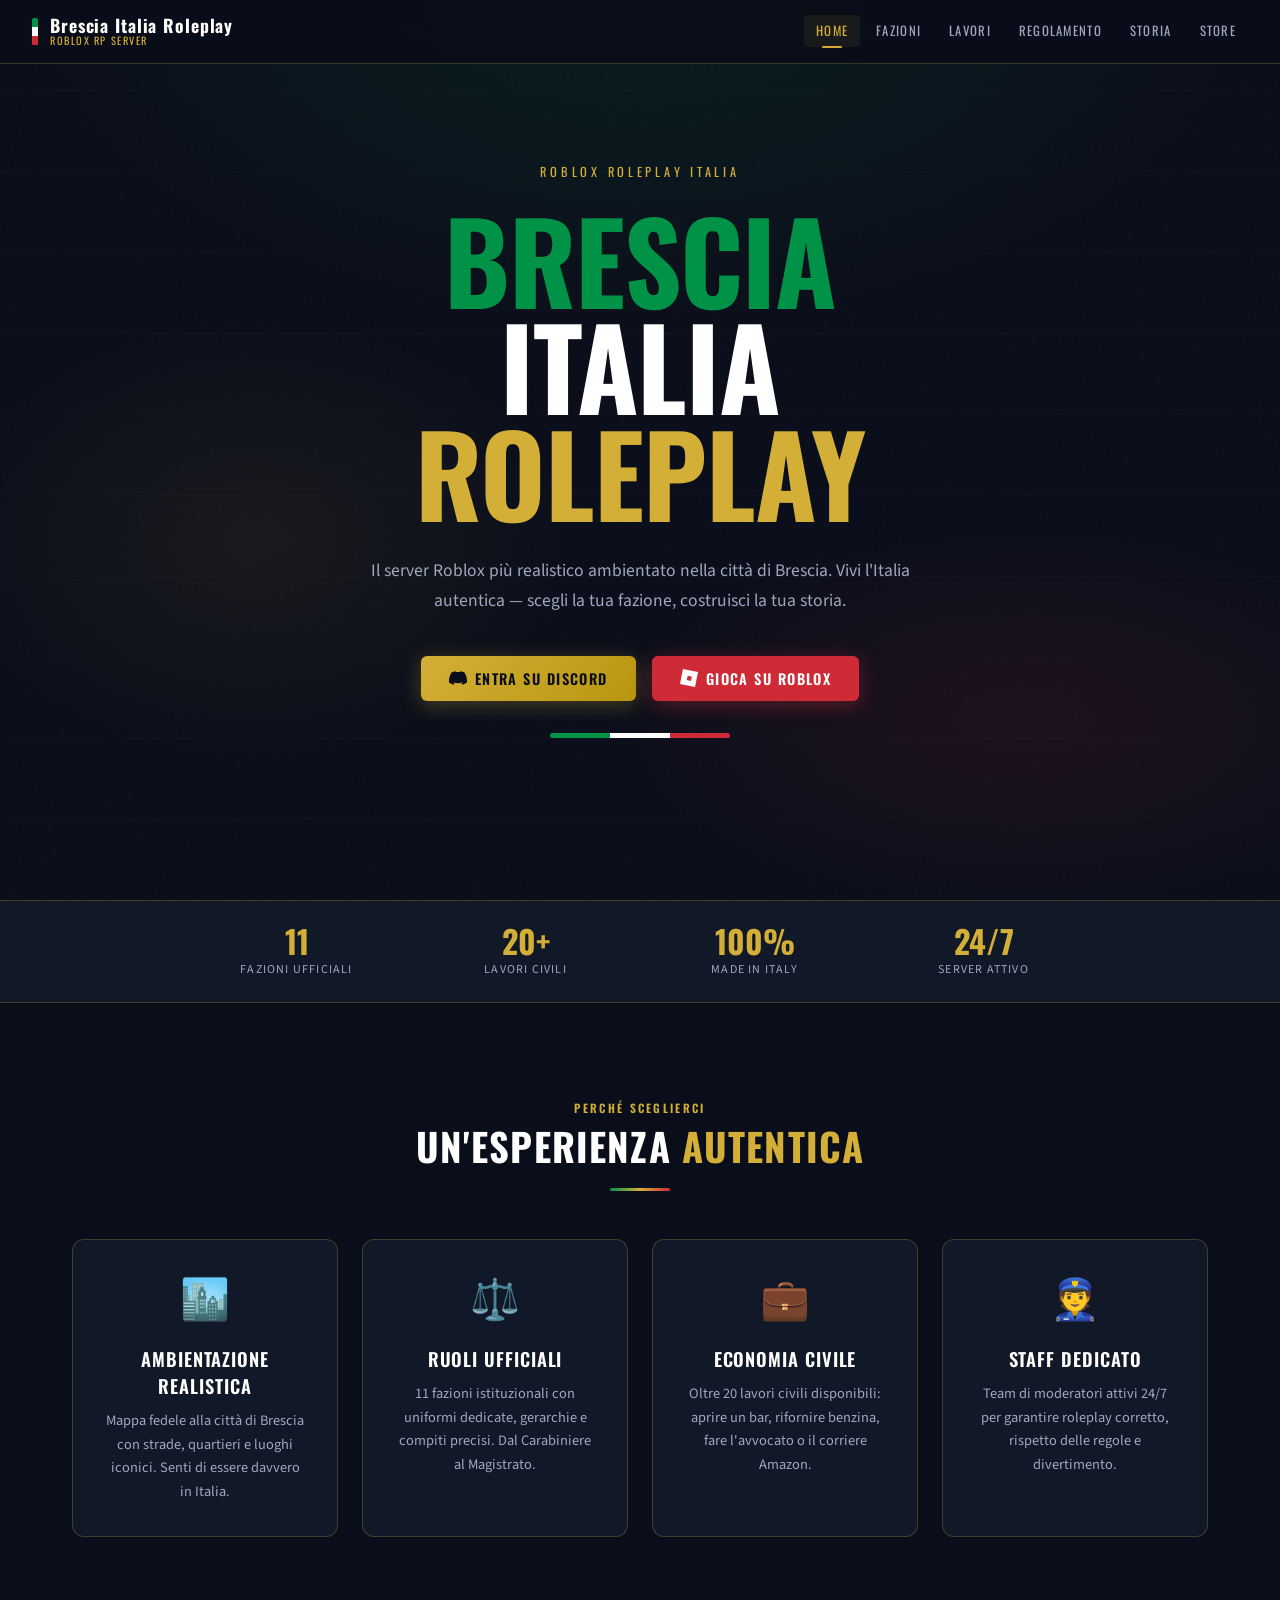
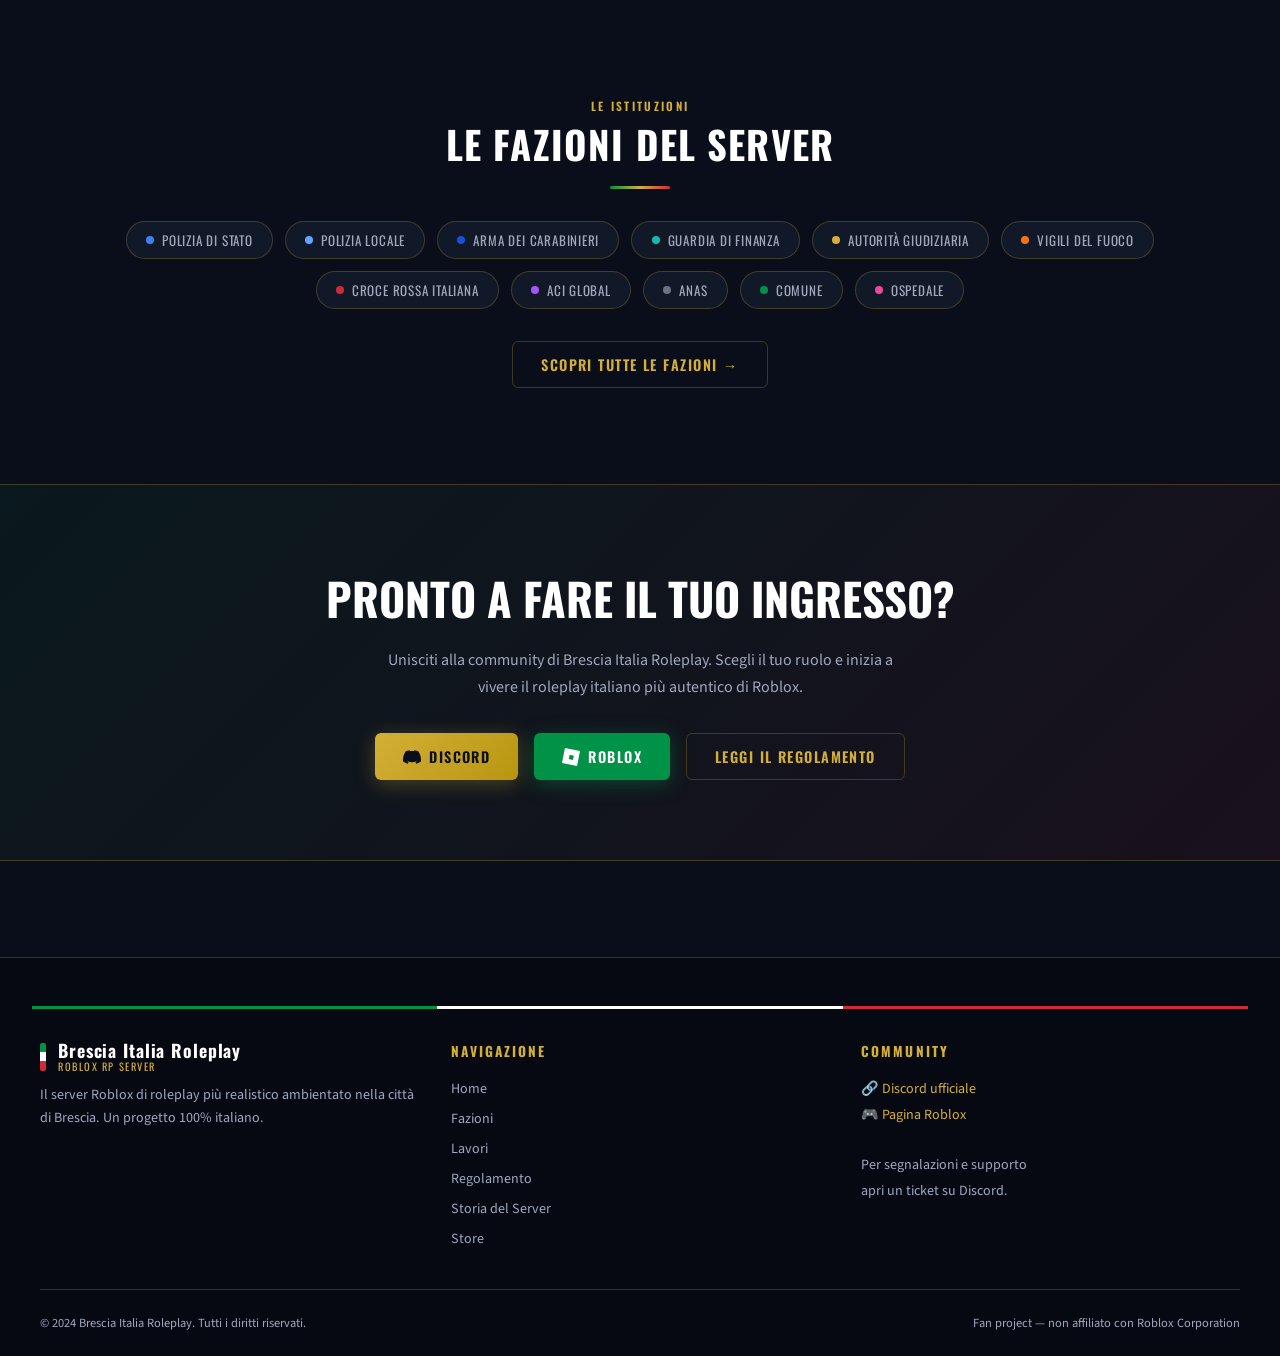
==== index.html @ 17cb6a25 "prova" ====
<!DOCTYPE html>
<html lang="it">
<head>
  <meta charset="UTF-8" />
  <meta name="viewport" content="width=device-width, initial-scale=1.0" />
  <title>Brescia Italia Roleplay — Home</title>
  <link rel="stylesheet" href="style.css" />
  <style>
    /* ── HERO ── */
    .hero {
      min-height: 100vh;
      display: flex; flex-direction: column; align-items: center; justify-content: center;
      text-align: center; position: relative; overflow: hidden;
      padding: 2rem;
    }
    .hero-bg {
      position: absolute; inset: 0; z-index: -1;
      background:
        radial-gradient(ellipse 80% 60% at 50% 0%, rgba(0,146,70,0.12) 0%, transparent 60%),
        radial-gradient(ellipse 60% 40% at 80% 80%, rgba(206,43,55,0.1) 0%, transparent 55%),
        radial-gradient(ellipse 50% 50% at 20% 60%, rgba(212,175,55,0.07) 0%, transparent 50%),
        var(--blu-scuro);
    }
    .hero-bg::after {
      content: '';
      position: absolute; inset: 0;
      background: repeating-linear-gradient(
        0deg, transparent, transparent 80px,
        rgba(255,255,255,0.012) 80px, rgba(255,255,255,0.012) 81px
      );
    }
    .hero-eyebrow {
      font-family: 'Oswald', sans-serif; font-size: 0.78rem;
      letter-spacing: 0.3em; text-transform: uppercase;
      color: var(--oro); margin-bottom: 1.5rem;
      display: flex; align-items: center; gap: 1rem;
    }
    .hero-eyebrow::before, .hero-eyebrow::after {
      content: ''; flex: 1; max-width: 60px; height: 1px;
      background: linear-gradient(90deg, transparent, var(--oro));
    }
    .hero-eyebrow::after { background: linear-gradient(90deg, var(--oro), transparent); }
    .hero-title {
      font-family: 'Oswald', sans-serif;
      font-size: clamp(3rem, 9vw, 7rem);
      font-weight: 700; letter-spacing: -0.01em; text-transform: uppercase;
      line-height: 0.95; color: var(--bianco);
      margin-bottom: 0.5rem;
    }
    .hero-title .accent { color: var(--oro); }
    .hero-title .line-green { color: var(--verde); }
    .hero-title .line-red { color: var(--rosso); }
    .hero-sub {
      font-size: 1.1rem; color: var(--testo-soft); max-width: 560px;
      line-height: 1.7; margin: 1.5rem auto 2.5rem;
    }
    .hero-ctas { display: flex; gap: 1rem; flex-wrap: wrap; justify-content: center; }
    .hero-tricolore {
      display: flex; height: 5px; width: 180px; margin: 2rem auto 0;
      border-radius: 3px; overflow: hidden;
    }
    .hero-tricolore span { flex: 1; }
    .hero-tricolore span:nth-child(1) { background: var(--verde); }
    .hero-tricolore span:nth-child(2) { background: var(--bianco); }
    .hero-tricolore span:nth-child(3) { background: var(--rosso); }

    /* ── STATS BAR ── */
    .stats-bar {
      background: var(--blu-card);
      border-top: 1px solid var(--bordo);
      border-bottom: 1px solid var(--bordo);
      padding: 1.5rem 2rem;
    }
    .stats-inner {
      max-width: 900px; margin: 0 auto;
      display: grid; grid-template-columns: repeat(4, 1fr);
      gap: 1rem; text-align: center;
    }
    .stat-num {
      font-family: 'Oswald', sans-serif; font-size: 2rem; font-weight: 700;
      color: var(--oro); line-height: 1;
    }
    .stat-lbl { font-size: 0.75rem; letter-spacing: 0.1em; text-transform: uppercase; color: var(--testo-soft); margin-top: 0.25rem; }

    /* ── FEATURES ── */
    .features { padding: 6rem 2rem; }
    .features-grid {
      display: grid; grid-template-columns: repeat(auto-fit, minmax(260px, 1fr));
      gap: 1.5rem; margin-top: 3rem;
    }
    .feature-card { background: var(--blu-card); border: 1px solid var(--bordo); border-radius: 12px; padding: 2rem; transition: all 0.3s; }
    .feature-card:hover { border-color: var(--oro); transform: translateY(-5px); box-shadow: 0 16px 50px rgba(0,0,0,0.5); }
    .feature-card .icon { font-size: 2.5rem; margin-bottom: 1rem; }
    .feature-card h3 { font-family: 'Oswald', sans-serif; font-size: 1.15rem; font-weight: 600; text-transform: uppercase; letter-spacing: 0.05em; color: var(--bianco); margin-bottom: 0.6rem; }
    .feature-card p { font-size: 0.9rem; color: var(--testo-soft); line-height: 1.65; }

    /* ── FAZIONI PREVIEW ── */
    .fazioni-preview { padding: 4rem 2rem 6rem; }
    .fazioni-row { display: flex; flex-wrap: wrap; gap: 0.75rem; margin-top: 2rem; justify-content: center; }
    .fazione-pill {
      display: flex; align-items: center; gap: 0.5rem;
      background: var(--blu-card); border: 1px solid var(--bordo);
      border-radius: 50px; padding: 0.5rem 1.2rem;
      font-family: 'Oswald', sans-serif; font-size: 0.82rem;
      letter-spacing: 0.06em; text-transform: uppercase; color: var(--testo-soft);
      transition: all 0.2s;
    }
    .fazione-pill:hover { border-color: var(--oro); color: var(--bianco); background: rgba(212,175,55,0.08); }
    .fazione-pill .dot { width: 8px; height: 8px; border-radius: 50%; flex-shrink: 0; }

    /* ── CTA SECTION ── */
    .cta-section {
      padding: 5rem 2rem;
      background: linear-gradient(135deg, rgba(0,146,70,0.08), rgba(206,43,55,0.08));
      border-top: 1px solid var(--bordo); border-bottom: 1px solid var(--bordo);
      text-align: center;
    }
    .cta-section h2 { font-family: 'Oswald', sans-serif; font-size: clamp(1.8rem,4vw,2.8rem); font-weight: 700; text-transform: uppercase; color: var(--bianco); margin-bottom: 1rem; }
    .cta-section p { color: var(--testo-soft); max-width: 520px; margin: 0 auto 2rem; font-size: 1rem; line-height: 1.7; }
    .cta-btns { display: flex; gap: 1rem; justify-content: center; flex-wrap: wrap; }

    @media (max-width: 600px) {
      .stats-inner { grid-template-columns: repeat(2,1fr); }
      .hero-ctas { flex-direction: column; align-items: center; }
    }
  </style>
</head>
<body>

<!-- ═══ NAV ═══ -->
<nav>
  <a href="index.html" class="nav-logo">
    <div class="tricolore"><span></span><span></span><span></span></div>
    <div class="nav-logo-text">Brescia Italia Roleplay<span>Roblox RP Server</span></div>
  </a>
  <ul class="nav-links" id="navLinks">
    <li><a href="index.html">Home</a></li>
    <li><a href="fazioni.html">Fazioni</a></li>
    <li><a href="lavori.html">Lavori</a></li>
    <li><a href="regolamento.html">Regolamento</a></li>
    <li><a href="storia.html">Storia</a></li>
    <li><a href="store.html">Store</a></li>
  </ul>
  <button class="hamburger" id="hamburger" aria-label="Menu">
    <span></span><span></span><span></span>
  </button>
</nav>

<!-- ═══ HERO ═══ -->
<section class="hero">
  <div class="hero-bg"></div>
  <p class="hero-eyebrow fade-up">Roblox Roleplay Italia</p>
  <h1 class="hero-title fade-up fade-up-1">
    <span class="line-green">Brescia</span><br>
    <span>Italia</span><br>
    <span class="accent">Roleplay</span>
  </h1>
  <p class="hero-sub fade-up fade-up-2">
    Il server Roblox più realistico ambientato nella città di Brescia. Vivi l'Italia autentica — scegli la tua fazione, costruisci la tua storia.
  </p>
  <div class="hero-ctas fade-up fade-up-3">
    <a href="https://discord.gg/INVITE_CODE" target="_blank" class="btn btn-oro">
      <svg width="18" height="18" viewBox="0 0 24 24" fill="currentColor"><path d="M20.317 4.37a19.791 19.791 0 0 0-4.885-1.515.074.074 0 0 0-.079.037c-.21.375-.444.864-.608 1.25a18.27 18.27 0 0 0-5.487 0 12.64 12.64 0 0 0-.617-1.25.077.077 0 0 0-.079-.037A19.736 19.736 0 0 0 3.677 4.37a.07.07 0 0 0-.032.027C.533 9.046-.32 13.58.099 18.057c.003.02.014.04.028.052a19.9 19.9 0 0 0 5.993 3.03.078.078 0 0 0 .084-.028c.462-.63.874-1.295 1.226-1.994a.076.076 0 0 0-.041-.106 13.107 13.107 0 0 1-1.872-.892.077.077 0 0 1-.008-.128 10.2 10.2 0 0 0 .372-.292.074.074 0 0 1 .077-.01c3.928 1.793 8.18 1.793 12.062 0a.074.074 0 0 1 .078.01c.12.098.246.198.373.292a.077.077 0 0 1-.006.127 12.299 12.299 0 0 1-1.873.892.077.077 0 0 0-.041.107c.36.698.772 1.362 1.225 1.993a.076.076 0 0 0 .084.028 19.839 19.839 0 0 0 6.002-3.03.077.077 0 0 0 .032-.054c.5-5.177-.838-9.674-3.549-13.66a.061.061 0 0 0-.031-.03z"/></svg>
      Entra su Discord
    </a>
    <a href="https://www.roblox.com/games/GAME_ID" target="_blank" class="btn btn-rosso">
      <svg width="18" height="18" viewBox="0 0 24 24" fill="currentColor"><path d="M3.93 0L0 20.06 20.07 24 24 3.94zm10.58 16.01l-5.55-1.31 1.32-5.55 5.54 1.32z"/></svg>
      Gioca su Roblox
    </a>
  </div>
  <div class="hero-tricolore fade-up fade-up-4"><span></span><span></span><span></span></div>
</section>

<!-- ═══ STATS ═══ -->
<div class="stats-bar">
  <div class="stats-inner">
    <div><div class="stat-num">11</div><div class="stat-lbl">Fazioni Ufficiali</div></div>
    <div><div class="stat-num">20+</div><div class="stat-lbl">Lavori Civili</div></div>
    <div><div class="stat-num">100%</div><div class="stat-lbl">Made in Italy</div></div>
    <div><div class="stat-num">24/7</div><div class="stat-lbl">Server Attivo</div></div>
  </div>
</div>

<!-- ═══ FEATURES ═══ -->
<section class="features">
  <div class="container" style="text-align:center;">
    <p class="section-label">Perché sceglierci</p>
    <h2 class="section-title">Un'esperienza <em style="font-style:normal;color:var(--oro)">autentica</em></h2>
    <div class="divider"></div>
    <div class="features-grid">
      <div class="feature-card fade-up">
        <div class="icon">🏙️</div>
        <h3>Ambientazione Realistica</h3>
        <p>Mappa fedele alla città di Brescia con strade, quartieri e luoghi iconici. Senti di essere davvero in Italia.</p>
      </div>
      <div class="feature-card fade-up fade-up-1">
        <div class="icon">⚖️</div>
        <h3>Ruoli Ufficiali</h3>
        <p>11 fazioni istituzionali con uniformi dedicate, gerarchie e compiti precisi. Dal Carabiniere al Magistrato.</p>
      </div>
      <div class="feature-card fade-up fade-up-2">
        <div class="icon">💼</div>
        <h3>Economia Civile</h3>
        <p>Oltre 20 lavori civili disponibili: aprire un bar, rifornire benzina, fare l'avvocato o il corriere Amazon.</p>
      </div>
      <div class="feature-card fade-up fade-up-3">
        <div class="icon">👮</div>
        <h3>Staff Dedicato</h3>
        <p>Team di moderatori attivi 24/7 per garantire roleplay corretto, rispetto delle regole e divertimento.</p>
      </div>
    </div>
  </div>
</section>

<!-- ═══ FAZIONI PREVIEW ═══ -->
<section class="fazioni-preview">
  <div class="container" style="text-align:center;">
    <p class="section-label">Le Istituzioni</p>
    <h2 class="section-title">Le Fazioni del Server</h2>
    <div class="divider"></div>
    <div class="fazioni-row">
      <div class="fazione-pill"><span class="dot" style="background:#3b82f6"></span>Polizia di Stato</div>
      <div class="fazione-pill"><span class="dot" style="background:#60a5fa"></span>Polizia Locale</div>
      <div class="fazione-pill"><span class="dot" style="background:#1d4ed8"></span>Arma dei Carabinieri</div>
      <div class="fazione-pill"><span class="dot" style="background:#14b8a6"></span>Guardia di Finanza</div>
      <div class="fazione-pill"><span class="dot" style="background:var(--oro)"></span>Autorità Giudiziaria</div>
      <div class="fazione-pill"><span class="dot" style="background:#f97316"></span>Vigili del Fuoco</div>
      <div class="fazione-pill"><span class="dot" style="background:var(--rosso)"></span>Croce Rossa Italiana</div>
      <div class="fazione-pill"><span class="dot" style="background:#a855f7"></span>ACI Global</div>
      <div class="fazione-pill"><span class="dot" style="background:#6b7280"></span>ANAS</div>
      <div class="fazione-pill"><span class="dot" style="background:var(--verde)"></span>Comune</div>
      <div class="fazione-pill"><span class="dot" style="background:#ec4899"></span>Ospedale</div>
    </div>
    <a href="fazioni.html" class="btn btn-outline" style="margin-top:2rem">Scopri tutte le fazioni →</a>
  </div>
</section>

<!-- ═══ CTA ═══ -->
<section class="cta-section">
  <h2>Pronto a fare il tuo ingresso?</h2>
  <p>Unisciti alla community di Brescia Italia Roleplay. Scegli il tuo ruolo e inizia a vivere il roleplay italiano più autentico di Roblox.</p>
  <div class="cta-btns">
    <a href="https://discord.gg/INVITE_CODE" target="_blank" class="btn btn-oro">
      <svg width="18" height="18" viewBox="0 0 24 24" fill="currentColor"><path d="M20.317 4.37a19.791 19.791 0 0 0-4.885-1.515.074.074 0 0 0-.079.037c-.21.375-.444.864-.608 1.25a18.27 18.27 0 0 0-5.487 0 12.64 12.64 0 0 0-.617-1.25.077.077 0 0 0-.079-.037A19.736 19.736 0 0 0 3.677 4.37a.07.07 0 0 0-.032.027C.533 9.046-.32 13.58.099 18.057c.003.02.014.04.028.052a19.9 19.9 0 0 0 5.993 3.03.078.078 0 0 0 .084-.028c.462-.63.874-1.295 1.226-1.994a.076.076 0 0 0-.041-.106 13.107 13.107 0 0 1-1.872-.892.077.077 0 0 1-.008-.128 10.2 10.2 0 0 0 .372-.292.074.074 0 0 1 .077-.01c3.928 1.793 8.18 1.793 12.062 0a.074.074 0 0 1 .078.01c.12.098.246.198.373.292a.077.077 0 0 1-.006.127 12.299 12.299 0 0 1-1.873.892.077.077 0 0 0-.041.107c.36.698.772 1.362 1.225 1.993a.076.076 0 0 0 .084.028 19.839 19.839 0 0 0 6.002-3.03.077.077 0 0 0 .032-.054c.5-5.177-.838-9.674-3.549-13.66a.061.061 0 0 0-.031-.03z"/></svg>
      Discord
    </a>
    <a href="https://www.roblox.com/games/GAME_ID" target="_blank" class="btn btn-verde">
      <svg width="18" height="18" viewBox="0 0 24 24" fill="currentColor"><path d="M3.93 0L0 20.06 20.07 24 24 3.94zm10.58 16.01l-5.55-1.31 1.32-5.55 5.54 1.32z"/></svg>
      Roblox
    </a>
    <a href="regolamento.html" class="btn btn-outline">Leggi il Regolamento</a>
  </div>
</section>

<!-- ═══ FOOTER ═══ -->
<footer>
  <div class="tricolore-bar"></div>
  <div class="footer-inner">
    <div class="footer-brand">
      <div class="nav-logo" style="margin-bottom:0.75rem">
        <div class="tricolore"><span></span><span></span><span></span></div>
        <div class="nav-logo-text">Brescia Italia Roleplay<span>Roblox RP Server</span></div>
      </div>
      <p>Il server Roblox di roleplay più realistico ambientato nella città di Brescia. Un progetto 100% italiano.</p>
    </div>
    <div class="footer-links">
      <h4>Navigazione</h4>
      <ul>
        <li><a href="index.html">Home</a></li>
        <li><a href="fazioni.html">Fazioni</a></li>
        <li><a href="lavori.html">Lavori</a></li>
        <li><a href="regolamento.html">Regolamento</a></li>
        <li><a href="storia.html">Storia del Server</a></li>
        <li><a href="store.html">Store</a></li>
      </ul>
    </div>
    <div class="footer-contact">
      <h4>Community</h4>
      <p>
        🔗 <a href="https://discord.gg/INVITE_CODE" target="_blank">Discord ufficiale</a><br>
        🎮 <a href="https://www.roblox.com/games/GAME_ID" target="_blank">Pagina Roblox</a><br><br>
        Per segnalazioni e supporto<br>apri un ticket su Discord.
      </p>
    </div>
  </div>
  <div class="footer-bottom">
    <span>© 2024 Brescia Italia Roleplay. Tutti i diritti riservati.</span>
    <span>Fan project — non affiliato con Roblox Corporation</span>
  </div>
</footer>

<script src="main.js"></script>
</body>
</html>
---- style.css ----
@import url('https://fonts.googleapis.com/css2?family=Oswald:wght@300;400;600;700&family=Source+Sans+3:ital,wght@0,300;0,400;0,600;1,300&display=swap');

:root {
  --verde: #009246;
  --bianco: #ffffff;
  --rosso: #CE2B37;
  --oro: #D4AF37;
  --blu-scuro: #0A0E1A;
  --blu-medio: #0F1628;
  --blu-card: #111827;
  --testo: #e8eaf0;
  --testo-soft: #a0a8be;
  --bordo: rgba(212,175,55,0.25);
  --glow-verde: rgba(0,146,70,0.4);
  --glow-rosso: rgba(206,43,55,0.4);
}

*, *::before, *::after { margin: 0; padding: 0; box-sizing: border-box; }

html { scroll-behavior: smooth; }

body {
  font-family: 'Source Sans 3', sans-serif;
  background-color: var(--blu-scuro);
  color: var(--testo);
  min-height: 100vh;
  overflow-x: hidden;
}

/* ─── NOISE OVERLAY ─────────────────────────── */
body::before {
  content: '';
  position: fixed; inset: 0;
  background-image: url("data:image/svg+xml,%3Csvg viewBox='0 0 256 256' xmlns='http://www.w3.org/2000/svg'%3E%3Cfilter id='n'%3E%3CfeTurbulence type='fractalNoise' baseFrequency='0.9' numOctaves='4' stitchTiles='stitch'/%3E%3C/filter%3E%3Crect width='100%25' height='100%25' filter='url(%23n)' opacity='0.04'/%3E%3C/svg%3E");
  pointer-events: none; z-index: 0; opacity: 0.5;
}

/* ─── NAVBAR ─────────────────────────────────── */
nav {
  position: fixed; top: 0; left: 0; right: 0; z-index: 100;
  background: rgba(10,14,26,0.92);
  backdrop-filter: blur(16px);
  border-bottom: 1px solid var(--bordo);
  padding: 0 2rem;
  height: 64px;
  display: flex; align-items: center; justify-content: space-between;
}

.nav-logo {
  display: flex; align-items: center; gap: 0.75rem;
  text-decoration: none;
}

.nav-logo .tricolore {
  display: flex; height: 28px; width: 6px; border-radius: 2px; overflow: hidden; flex-direction: column;
}
.nav-logo .tricolore span { flex: 1; }
.nav-logo .tricolore span:nth-child(1) { background: var(--verde); }
.nav-logo .tricolore span:nth-child(2) { background: var(--bianco); }
.nav-logo .tricolore span:nth-child(3) { background: var(--rosso); }

.nav-logo-text {
  font-family: 'Oswald', sans-serif;
  font-weight: 700; font-size: 1.1rem; letter-spacing: 0.05em;
  color: var(--bianco);
  line-height: 1.1;
}
.nav-logo-text span { color: var(--oro); display: block; font-size: 0.65rem; font-weight: 400; letter-spacing: 0.15em; text-transform: uppercase; }

.nav-links {
  display: flex; gap: 0.25rem; list-style: none;
}
.nav-links a {
  font-family: 'Oswald', sans-serif; font-size: 0.8rem; font-weight: 400;
  letter-spacing: 0.1em; text-transform: uppercase;
  color: var(--testo-soft); text-decoration: none;
  padding: 0.4rem 0.75rem; border-radius: 4px;
  transition: color 0.2s, background 0.2s;
  position: relative;
}
.nav-links a:hover, .nav-links a.active {
  color: var(--oro);
  background: rgba(212,175,55,0.08);
}
.nav-links a.active::after {
  content: '';
  position: absolute; bottom: -1px; left: 50%; transform: translateX(-50%);
  width: 20px; height: 2px; background: var(--oro); border-radius: 1px;
}

.hamburger { display: none; flex-direction: column; gap: 5px; cursor: pointer; padding: 4px; }
.hamburger span { display: block; width: 24px; height: 2px; background: var(--testo); border-radius: 2px; transition: all 0.3s; }

/* ─── HERO GENERICO ──────────────────────────── */
.page-hero {
  padding: 120px 2rem 60px;
  text-align: center;
  position: relative;
}
.page-hero::before {
  content: '';
  position: absolute; top: 0; left: 0; right: 0; height: 3px;
  background: linear-gradient(90deg, var(--verde), var(--bianco), var(--rosso));
}
.page-hero h1 {
  font-family: 'Oswald', sans-serif; font-size: clamp(2.2rem, 5vw, 3.5rem);
  font-weight: 700; letter-spacing: 0.05em; text-transform: uppercase;
  color: var(--bianco);
}
.page-hero h1 em { font-style: normal; color: var(--oro); }
.page-hero p {
  max-width: 600px; margin: 1rem auto 0;
  color: var(--testo-soft); font-size: 1.05rem; line-height: 1.7;
}
.divider {
  width: 60px; height: 3px; margin: 1.25rem auto;
  background: linear-gradient(90deg, var(--verde), var(--oro), var(--rosso));
  border-radius: 2px;
}

/* ─── CONTAINER ──────────────────────────────── */
.container {
  max-width: 1200px; margin: 0 auto; padding: 0 2rem;
}

/* ─── BUTTONS ────────────────────────────────── */
.btn {
  display: inline-flex; align-items: center; gap: 0.5rem;
  font-family: 'Oswald', sans-serif; font-size: 0.9rem;
  font-weight: 600; letter-spacing: 0.1em; text-transform: uppercase;
  text-decoration: none; padding: 0.75rem 1.75rem;
  border-radius: 6px; border: none; cursor: pointer;
  transition: all 0.25s; position: relative; overflow: hidden;
}
.btn::before {
  content: ''; position: absolute; inset: 0;
  background: rgba(255,255,255,0.1); opacity: 0; transition: opacity 0.2s;
}
.btn:hover::before { opacity: 1; }
.btn-oro {
  background: linear-gradient(135deg, var(--oro), #b8960f);
  color: var(--blu-scuro);
  box-shadow: 0 4px 20px rgba(212,175,55,0.3);
}
.btn-oro:hover { transform: translateY(-2px); box-shadow: 0 8px 30px rgba(212,175,55,0.45); }
.btn-verde {
  background: var(--verde);
  color: var(--bianco);
  box-shadow: 0 4px 20px var(--glow-verde);
}
.btn-verde:hover { transform: translateY(-2px); box-shadow: 0 8px 30px var(--glow-verde); }
.btn-rosso {
  background: var(--rosso);
  color: var(--bianco);
  box-shadow: 0 4px 20px var(--glow-rosso);
}
.btn-rosso:hover { transform: translateY(-2px); box-shadow: 0 8px 30px var(--glow-rosso); }
.btn-outline {
  background: transparent;
  color: var(--oro); border: 1px solid var(--bordo);
}
.btn-outline:hover { background: rgba(212,175,55,0.08); border-color: var(--oro); }

/* ─── CARDS ──────────────────────────────────── */
.card {
  background: var(--blu-card);
  border: 1px solid var(--bordo);
  border-radius: 10px; padding: 1.75rem;
  transition: transform 0.25s, box-shadow 0.25s, border-color 0.25s;
}
.card:hover {
  transform: translateY(-4px);
  box-shadow: 0 12px 40px rgba(0,0,0,0.4);
  border-color: rgba(212,175,55,0.5);
}
.card-icon {
  font-size: 2.5rem; margin-bottom: 0.75rem; display: block;
}
.card h3 {
  font-family: 'Oswald', sans-serif; font-size: 1.1rem;
  font-weight: 600; letter-spacing: 0.05em; text-transform: uppercase;
  color: var(--bianco); margin-bottom: 0.5rem;
}
.card p { font-size: 0.9rem; color: var(--testo-soft); line-height: 1.6; }

/* ─── SECTION LABEL ──────────────────────────── */
.section-label {
  font-family: 'Oswald', sans-serif; font-size: 0.72rem;
  font-weight: 600; letter-spacing: 0.2em; text-transform: uppercase;
  color: var(--oro); margin-bottom: 0.5rem;
}
.section-title {
  font-family: 'Oswald', sans-serif; font-size: clamp(1.6rem, 3vw, 2.4rem);
  font-weight: 700; letter-spacing: 0.03em; text-transform: uppercase;
  color: var(--bianco); line-height: 1.15; margin-bottom: 0.5rem;
}

/* ─── FOOTER ─────────────────────────────────── */
footer {
  background: rgba(6,9,18,0.95);
  border-top: 1px solid var(--bordo);
  padding: 3rem 2rem 1.5rem;
  margin-top: 6rem;
}
.footer-inner {
  max-width: 1200px; margin: 0 auto;
  display: grid; grid-template-columns: 1fr 1fr 1fr; gap: 2rem;
}
.footer-brand p { color: var(--testo-soft); font-size: 0.88rem; line-height: 1.6; margin-top: 0.75rem; }
.footer-links h4, .footer-contact h4 {
  font-family: 'Oswald', sans-serif; font-size: 0.85rem;
  letter-spacing: 0.15em; text-transform: uppercase; color: var(--oro);
  margin-bottom: 1rem;
}
.footer-links ul { list-style: none; }
.footer-links ul li { margin-bottom: 0.5rem; }
.footer-links ul li a {
  color: var(--testo-soft); text-decoration: none; font-size: 0.88rem;
  transition: color 0.2s;
}
.footer-links ul li a:hover { color: var(--bianco); }
.footer-contact p { color: var(--testo-soft); font-size: 0.88rem; line-height: 1.8; }
.footer-contact a { color: var(--oro); text-decoration: none; }
.footer-bottom {
  max-width: 1200px; margin: 2rem auto 0;
  padding-top: 1.5rem; border-top: 1px solid var(--bordo);
  display: flex; justify-content: space-between; align-items: center;
  font-size: 0.78rem; color: var(--testo-soft);
}
.tricolore-bar {
  width: 100%; height: 3px;
  background: linear-gradient(90deg, var(--verde) 33.33%, var(--bianco) 33.33%, var(--bianco) 66.66%, var(--rosso) 66.66%);
  margin-bottom: 2rem;
}

/* ─── BADGE FAZIONE ──────────────────────────── */
.badge {
  display: inline-block; padding: 0.25rem 0.6rem;
  font-family: 'Oswald', sans-serif; font-size: 0.65rem;
  letter-spacing: 0.12em; text-transform: uppercase;
  border-radius: 3px; font-weight: 600;
}
.badge-forze { background: rgba(0,80,160,0.3); color: #60a5fa; border: 1px solid rgba(96,165,250,0.3); }
.badge-emergency { background: rgba(206,43,55,0.2); color: #f87171; border: 1px solid rgba(248,113,113,0.3); }
.badge-civil { background: rgba(0,146,70,0.2); color: #4ade80; border: 1px solid rgba(74,222,128,0.3); }
.badge-giudiziaria { background: rgba(212,175,55,0.2); color: var(--oro); border: 1px solid var(--bordo); }

/* ─── RESPONSIVE ─────────────────────────────── */
@media (max-width: 768px) {
  .nav-links { display: none; flex-direction: column; position: absolute; top: 64px; left: 0; right: 0; background: rgba(10,14,26,0.98); padding: 1rem; gap: 0; border-bottom: 1px solid var(--bordo); }
  .nav-links.open { display: flex; }
  .nav-links a { padding: 0.75rem 1rem; }
  .hamburger { display: flex; }
  .footer-inner { grid-template-columns: 1fr; }
  .footer-bottom { flex-direction: column; gap: 0.5rem; text-align: center; }
}

/* ─── ANIMATIONS ─────────────────────────────── */
@keyframes fadeUp {
  from { opacity: 0; transform: translateY(20px); }
  to { opacity: 1; transform: translateY(0); }
}
@keyframes pulse-glow {
  0%, 100% { box-shadow: 0 0 20px rgba(212,175,55,0.2); }
  50% { box-shadow: 0 0 40px rgba(212,175,55,0.5); }
}
.fade-up { animation: fadeUp 0.6s ease both; }
.fade-up-1 { animation-delay: 0.1s; }
.fade-up-2 { animation-delay: 0.2s; }
.fade-up-3 { animation-delay: 0.3s; }
.fade-up-4 { animation-delay: 0.4s; }
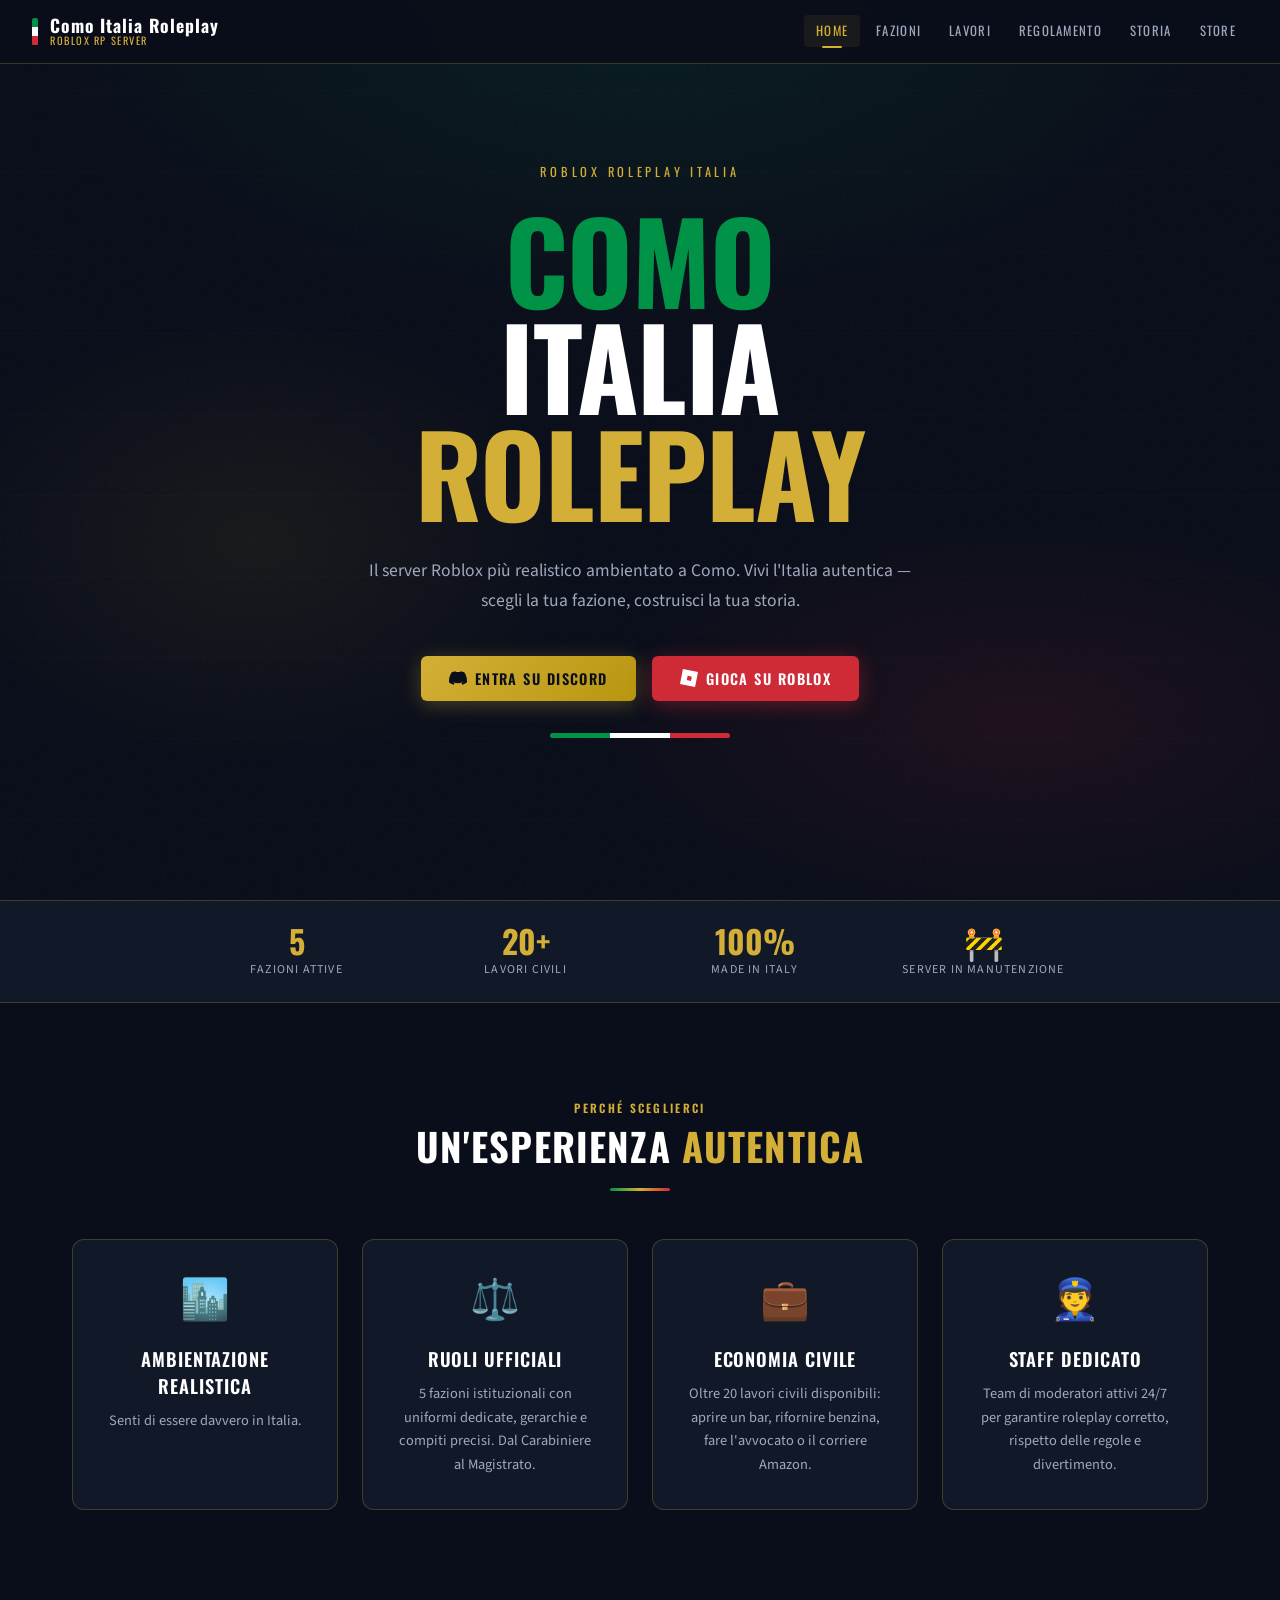
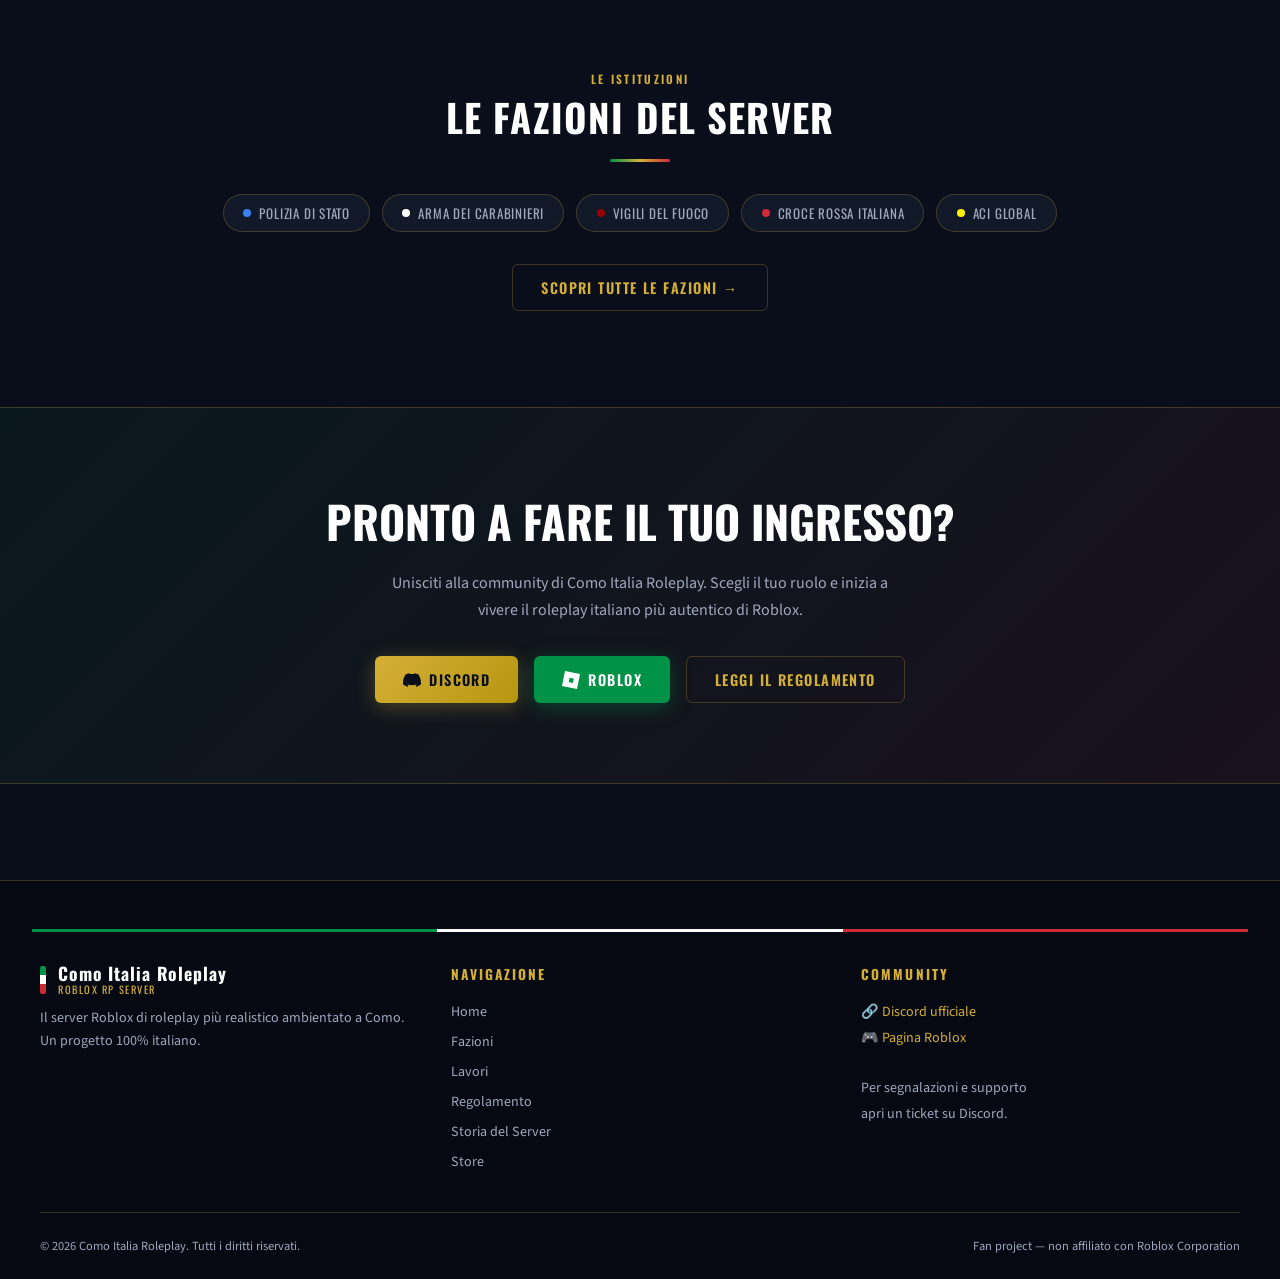
==== commit de63d0b9: "pova 567" ====
--- a/index.html
+++ b/index.html
@@ -3,7 +3,7 @@
 <head>
   <meta charset="UTF-8" />
   <meta name="viewport" content="width=device-width, initial-scale=1.0" />
-  <title>Brescia Italia Roleplay — Home</title>
+  <title>Como Italia Roleplay — Home</title>
   <link rel="stylesheet" href="style.css" />
   <style>
     /* ── HERO ── */
@@ -131,7 +131,7 @@
 <nav>
   <a href="index.html" class="nav-logo">
     <div class="tricolore"><span></span><span></span><span></span></div>
-    <div class="nav-logo-text">Brescia Italia Roleplay<span>Roblox RP Server</span></div>
+    <div class="nav-logo-text">Como Italia Roleplay<span>Roblox RP Server</span></div>
   </a>
   <ul class="nav-links" id="navLinks">
     <li><a href="index.html">Home</a></li>
@@ -151,19 +151,19 @@
   <div class="hero-bg"></div>
   <p class="hero-eyebrow fade-up">Roblox Roleplay Italia</p>
   <h1 class="hero-title fade-up fade-up-1">
-    <span class="line-green">Brescia</span><br>
+    <span class="line-green">Como</span><br>
     <span>Italia</span><br>
     <span class="accent">Roleplay</span>
   </h1>
   <p class="hero-sub fade-up fade-up-2">
-    Il server Roblox più realistico ambientato nella città di Brescia. Vivi l'Italia autentica — scegli la tua fazione, costruisci la tua storia.
+    Il server Roblox più realistico ambientato a Como. Vivi l'Italia autentica — scegli la tua fazione, costruisci la tua storia.
   </p>
   <div class="hero-ctas fade-up fade-up-3">
-    <a href="https://discord.gg/INVITE_CODE" target="_blank" class="btn btn-oro">
+    <a href="https://discord.gg/5yMMFRdfcy" target="_blank" class="btn btn-oro">
       <svg width="18" height="18" viewBox="0 0 24 24" fill="currentColor"><path d="M20.317 4.37a19.791 19.791 0 0 0-4.885-1.515.074.074 0 0 0-.079.037c-.21.375-.444.864-.608 1.25a18.27 18.27 0 0 0-5.487 0 12.64 12.64 0 0 0-.617-1.25.077.077 0 0 0-.079-.037A19.736 19.736 0 0 0 3.677 4.37a.07.07 0 0 0-.032.027C.533 9.046-.32 13.58.099 18.057c.003.02.014.04.028.052a19.9 19.9 0 0 0 5.993 3.03.078.078 0 0 0 .084-.028c.462-.63.874-1.295 1.226-1.994a.076.076 0 0 0-.041-.106 13.107 13.107 0 0 1-1.872-.892.077.077 0 0 1-.008-.128 10.2 10.2 0 0 0 .372-.292.074.074 0 0 1 .077-.01c3.928 1.793 8.18 1.793 12.062 0a.074.074 0 0 1 .078.01c.12.098.246.198.373.292a.077.077 0 0 1-.006.127 12.299 12.299 0 0 1-1.873.892.077.077 0 0 0-.041.107c.36.698.772 1.362 1.225 1.993a.076.076 0 0 0 .084.028 19.839 19.839 0 0 0 6.002-3.03.077.077 0 0 0 .032-.054c.5-5.177-.838-9.674-3.549-13.66a.061.061 0 0 0-.031-.03z"/></svg>
       Entra su Discord
     </a>
-    <a href="https://www.roblox.com/games/GAME_ID" target="_blank" class="btn btn-rosso">
+    <a href="https://www.roblox.com/games/2534724415/Emergency-Response-Liberty-County" target="_blank" class="btn btn-rosso">
       <svg width="18" height="18" viewBox="0 0 24 24" fill="currentColor"><path d="M3.93 0L0 20.06 20.07 24 24 3.94zm10.58 16.01l-5.55-1.31 1.32-5.55 5.54 1.32z"/></svg>
       Gioca su Roblox
     </a>
@@ -174,10 +174,10 @@
 <!-- ═══ STATS ═══ -->
 <div class="stats-bar">
   <div class="stats-inner">
-    <div><div class="stat-num">11</div><div class="stat-lbl">Fazioni Ufficiali</div></div>
+    <div><div class="stat-num">5</div><div class="stat-lbl">Fazioni Attive</div></div>
     <div><div class="stat-num">20+</div><div class="stat-lbl">Lavori Civili</div></div>
     <div><div class="stat-num">100%</div><div class="stat-lbl">Made in Italy</div></div>
-    <div><div class="stat-num">24/7</div><div class="stat-lbl">Server Attivo</div></div>
+    <div><div class="stat-num">🚧</div><div class="stat-lbl">Server in Manutenzione</div></div>
   </div>
 </div>
 
@@ -191,12 +191,12 @@
       <div class="feature-card fade-up">
         <div class="icon">🏙️</div>
         <h3>Ambientazione Realistica</h3>
-        <p>Mappa fedele alla città di Brescia con strade, quartieri e luoghi iconici. Senti di essere davvero in Italia.</p>
+        <p>Senti di essere davvero in Italia.</p>
       </div>
       <div class="feature-card fade-up fade-up-1">
         <div class="icon">⚖️</div>
         <h3>Ruoli Ufficiali</h3>
-        <p>11 fazioni istituzionali con uniformi dedicate, gerarchie e compiti precisi. Dal Carabiniere al Magistrato.</p>
+        <p>5 fazioni istituzionali con uniformi dedicate, gerarchie e compiti precisi. Dal Carabiniere al Magistrato.</p>
       </div>
       <div class="feature-card fade-up fade-up-2">
         <div class="icon">💼</div>
@@ -220,16 +220,10 @@
     <div class="divider"></div>
     <div class="fazioni-row">
       <div class="fazione-pill"><span class="dot" style="background:#3b82f6"></span>Polizia di Stato</div>
-      <div class="fazione-pill"><span class="dot" style="background:#60a5fa"></span>Polizia Locale</div>
-      <div class="fazione-pill"><span class="dot" style="background:#1d4ed8"></span>Arma dei Carabinieri</div>
-      <div class="fazione-pill"><span class="dot" style="background:#14b8a6"></span>Guardia di Finanza</div>
-      <div class="fazione-pill"><span class="dot" style="background:var(--oro)"></span>Autorità Giudiziaria</div>
-      <div class="fazione-pill"><span class="dot" style="background:#f97316"></span>Vigili del Fuoco</div>
+      <div class="fazione-pill"><span class="dot" style="background:#ffffff"></span>Arma dei Carabinieri</div>
+      <div class="fazione-pill"><span class="dot" style="background:#970000"></span>Vigili del Fuoco</div>
       <div class="fazione-pill"><span class="dot" style="background:var(--rosso)"></span>Croce Rossa Italiana</div>
-      <div class="fazione-pill"><span class="dot" style="background:#a855f7"></span>ACI Global</div>
-      <div class="fazione-pill"><span class="dot" style="background:#6b7280"></span>ANAS</div>
-      <div class="fazione-pill"><span class="dot" style="background:var(--verde)"></span>Comune</div>
-      <div class="fazione-pill"><span class="dot" style="background:#ec4899"></span>Ospedale</div>
+      <div class="fazione-pill"><span class="dot" style="background:#fff200"></span>ACI Global</div>
     </div>
     <a href="fazioni.html" class="btn btn-outline" style="margin-top:2rem">Scopri tutte le fazioni →</a>
   </div>
@@ -238,13 +232,13 @@
 <!-- ═══ CTA ═══ -->
 <section class="cta-section">
   <h2>Pronto a fare il tuo ingresso?</h2>
-  <p>Unisciti alla community di Brescia Italia Roleplay. Scegli il tuo ruolo e inizia a vivere il roleplay italiano più autentico di Roblox.</p>
+  <p>Unisciti alla community di Como Italia Roleplay. Scegli il tuo ruolo e inizia a vivere il roleplay italiano più autentico di Roblox.</p>
   <div class="cta-btns">
-    <a href="https://discord.gg/INVITE_CODE" target="_blank" class="btn btn-oro">
+    <a href="https://discord.gg/5yMMFRdfcy" target="_blank" class="btn btn-oro">
       <svg width="18" height="18" viewBox="0 0 24 24" fill="currentColor"><path d="M20.317 4.37a19.791 19.791 0 0 0-4.885-1.515.074.074 0 0 0-.079.037c-.21.375-.444.864-.608 1.25a18.27 18.27 0 0 0-5.487 0 12.64 12.64 0 0 0-.617-1.25.077.077 0 0 0-.079-.037A19.736 19.736 0 0 0 3.677 4.37a.07.07 0 0 0-.032.027C.533 9.046-.32 13.58.099 18.057c.003.02.014.04.028.052a19.9 19.9 0 0 0 5.993 3.03.078.078 0 0 0 .084-.028c.462-.63.874-1.295 1.226-1.994a.076.076 0 0 0-.041-.106 13.107 13.107 0 0 1-1.872-.892.077.077 0 0 1-.008-.128 10.2 10.2 0 0 0 .372-.292.074.074 0 0 1 .077-.01c3.928 1.793 8.18 1.793 12.062 0a.074.074 0 0 1 .078.01c.12.098.246.198.373.292a.077.077 0 0 1-.006.127 12.299 12.299 0 0 1-1.873.892.077.077 0 0 0-.041.107c.36.698.772 1.362 1.225 1.993a.076.076 0 0 0 .084.028 19.839 19.839 0 0 0 6.002-3.03.077.077 0 0 0 .032-.054c.5-5.177-.838-9.674-3.549-13.66a.061.061 0 0 0-.031-.03z"/></svg>
       Discord
     </a>
-    <a href="https://www.roblox.com/games/GAME_ID" target="_blank" class="btn btn-verde">
+    <a href="https://www.roblox.com/games/2534724415/Emergency-Response-Liberty-County" target="_blank" class="btn btn-verde">
       <svg width="18" height="18" viewBox="0 0 24 24" fill="currentColor"><path d="M3.93 0L0 20.06 20.07 24 24 3.94zm10.58 16.01l-5.55-1.31 1.32-5.55 5.54 1.32z"/></svg>
       Roblox
     </a>
@@ -259,9 +253,9 @@
     <div class="footer-brand">
       <div class="nav-logo" style="margin-bottom:0.75rem">
         <div class="tricolore"><span></span><span></span><span></span></div>
-        <div class="nav-logo-text">Brescia Italia Roleplay<span>Roblox RP Server</span></div>
-      </div>
-      <p>Il server Roblox di roleplay più realistico ambientato nella città di Brescia. Un progetto 100% italiano.</p>
+        <div class="nav-logo-text">Como Italia Roleplay<span>Roblox RP Server</span></div>
+      </div>
+      <p>Il server Roblox di roleplay più realistico ambientato a Como. Un progetto 100% italiano.</p>
     </div>
     <div class="footer-links">
       <h4>Navigazione</h4>
@@ -277,14 +271,14 @@
     <div class="footer-contact">
       <h4>Community</h4>
       <p>
-        🔗 <a href="https://discord.gg/INVITE_CODE" target="_blank">Discord ufficiale</a><br>
-        🎮 <a href="https://www.roblox.com/games/GAME_ID" target="_blank">Pagina Roblox</a><br><br>
+        🔗 <a href="https://discord.gg/5yMMFRdfcy" target="_blank">Discord ufficiale</a><br>
+        🎮 <a href="https://www.roblox.com/games/2534724415/Emergency-Response-Liberty-County" target="_blank">Pagina Roblox</a><br><br>
         Per segnalazioni e supporto<br>apri un ticket su Discord.
       </p>
     </div>
   </div>
   <div class="footer-bottom">
-    <span>© 2024 Brescia Italia Roleplay. Tutti i diritti riservati.</span>
+    <span>© 2026 Como Italia Roleplay. Tutti i diritti riservati.</span>
     <span>Fan project — non affiliato con Roblox Corporation</span>
   </div>
 </footer>
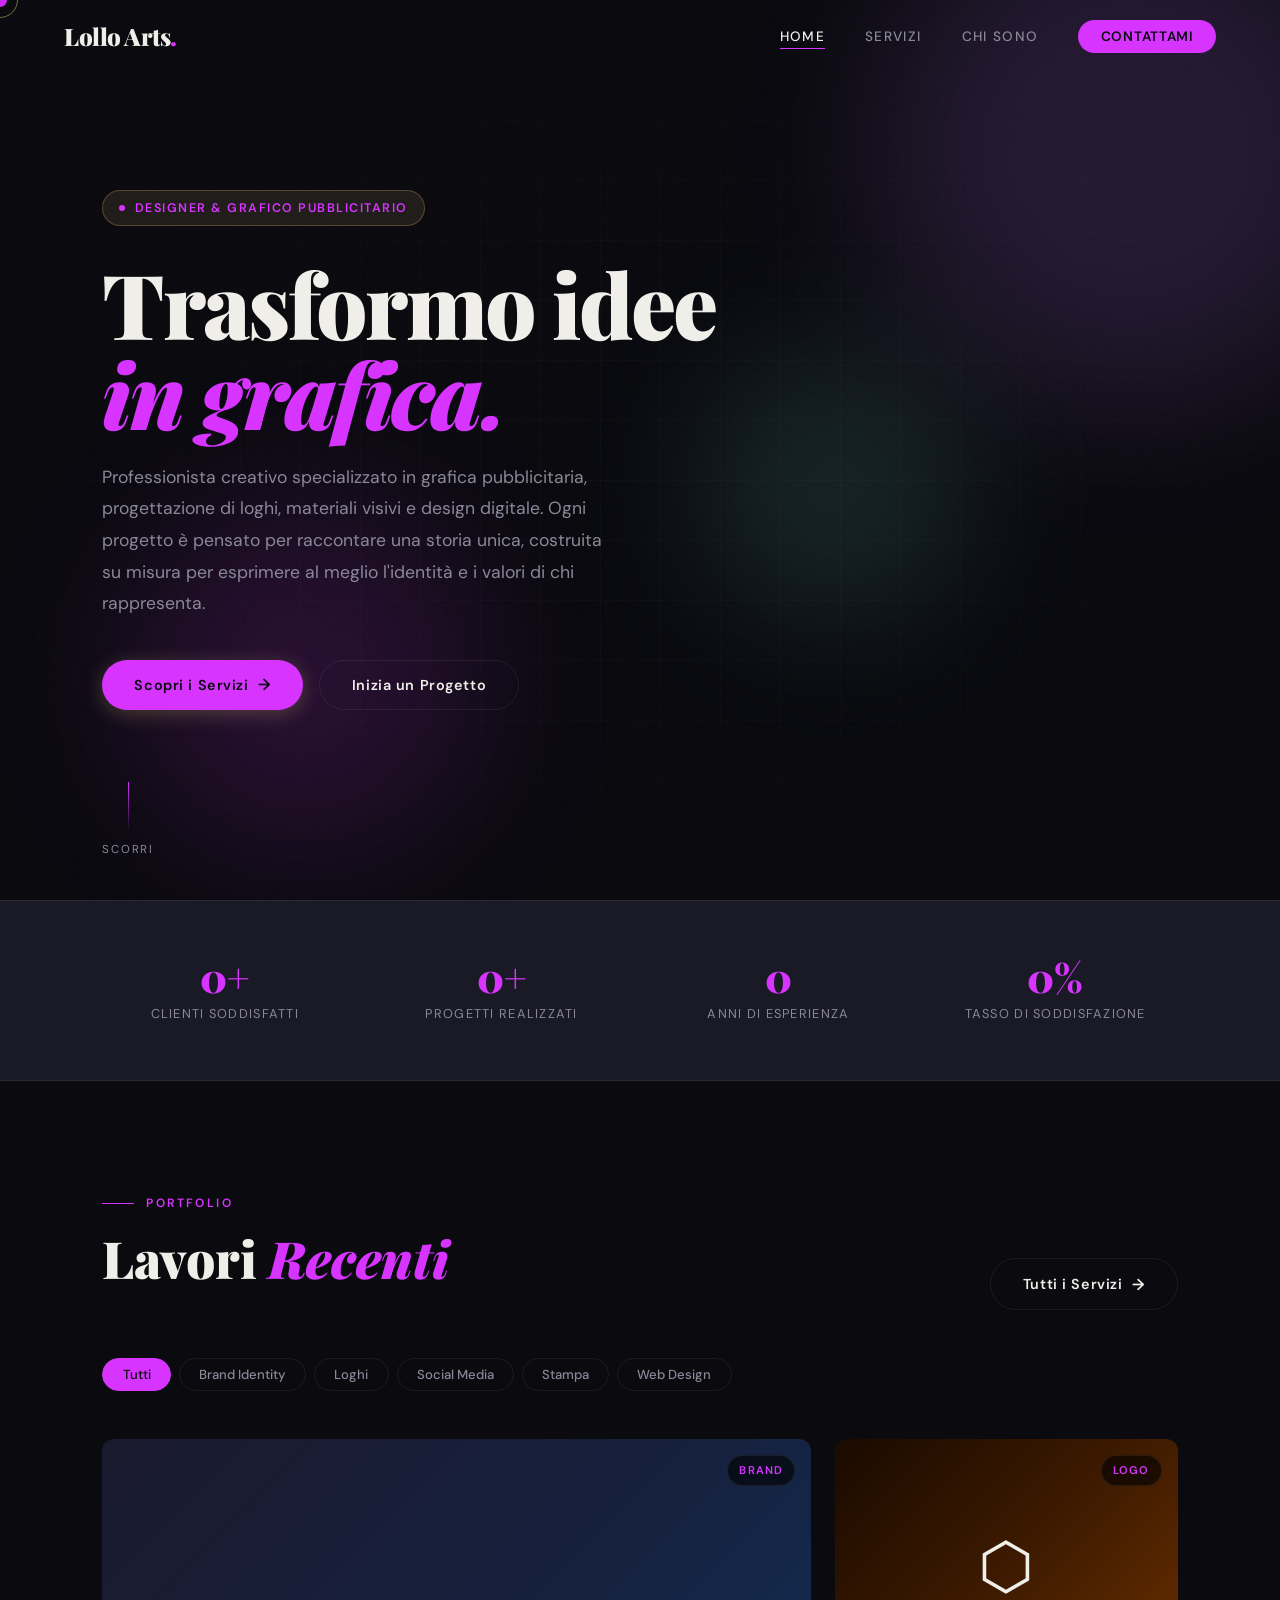
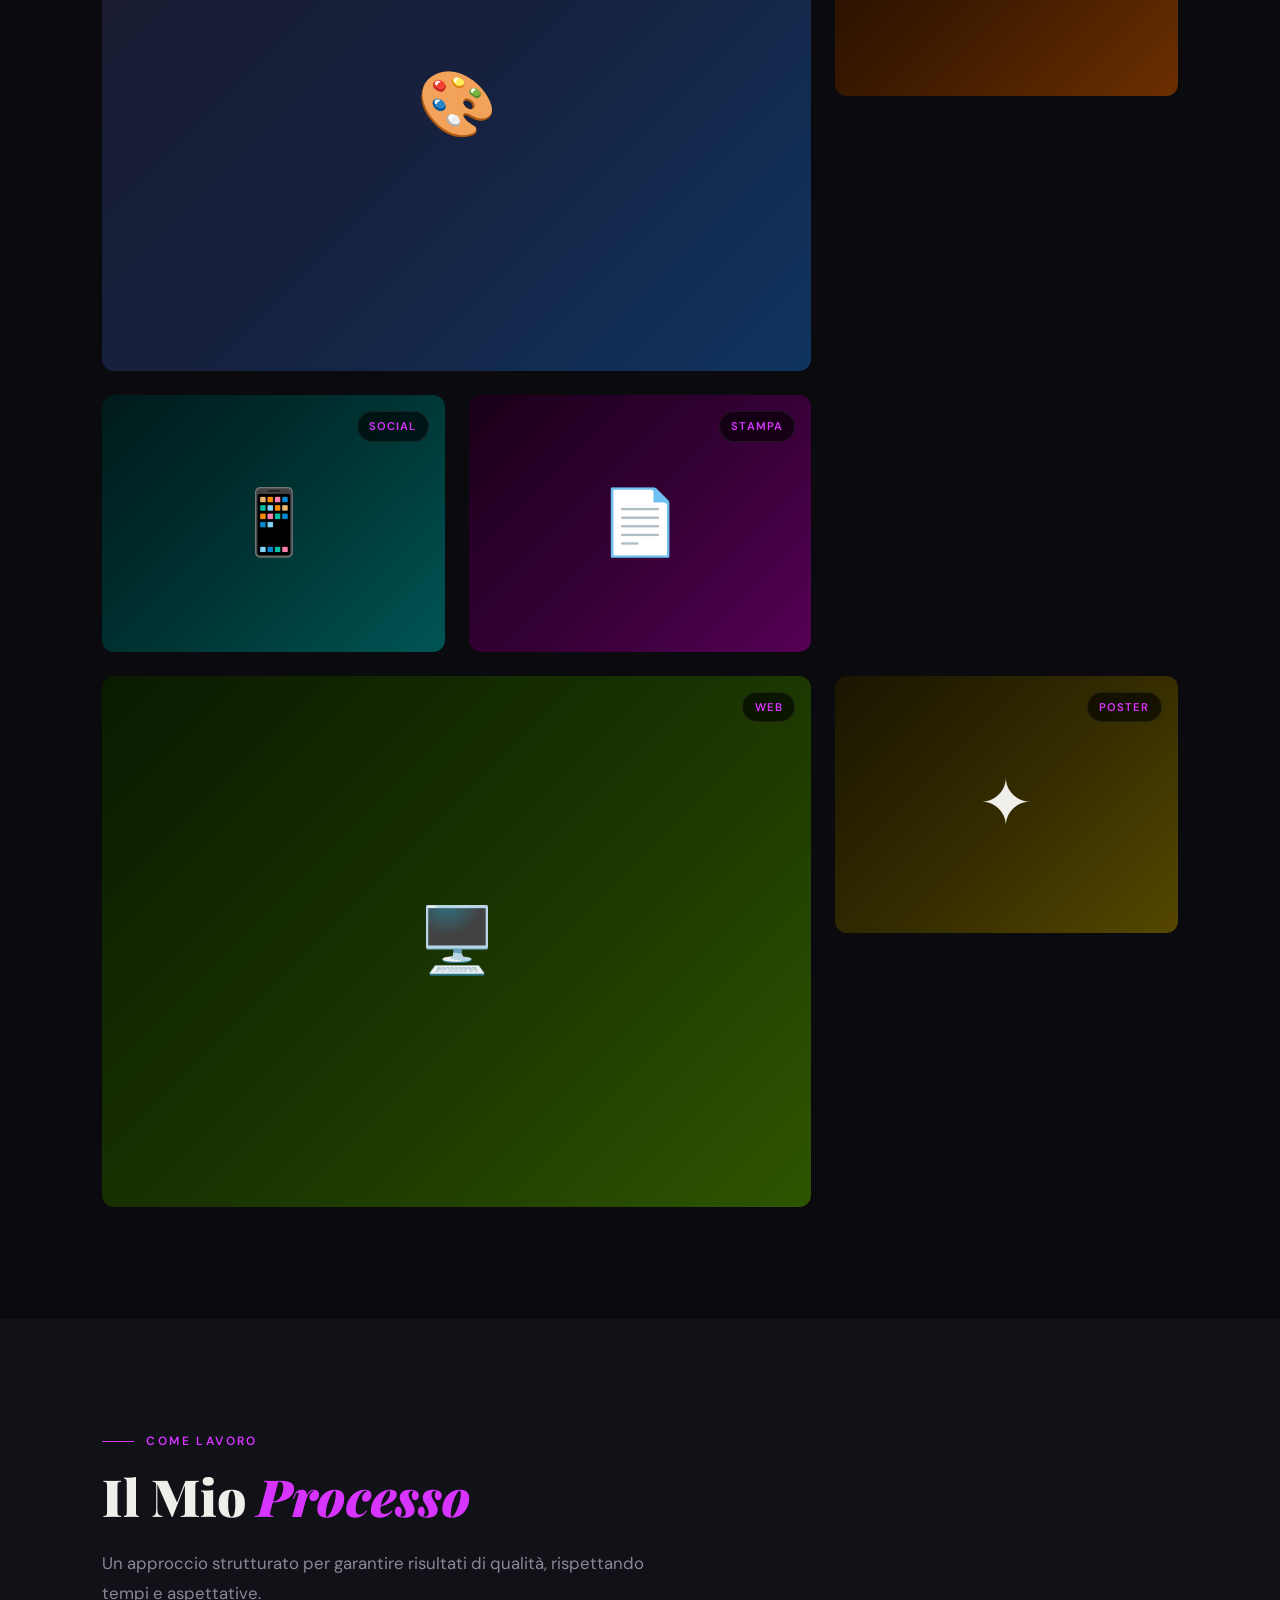
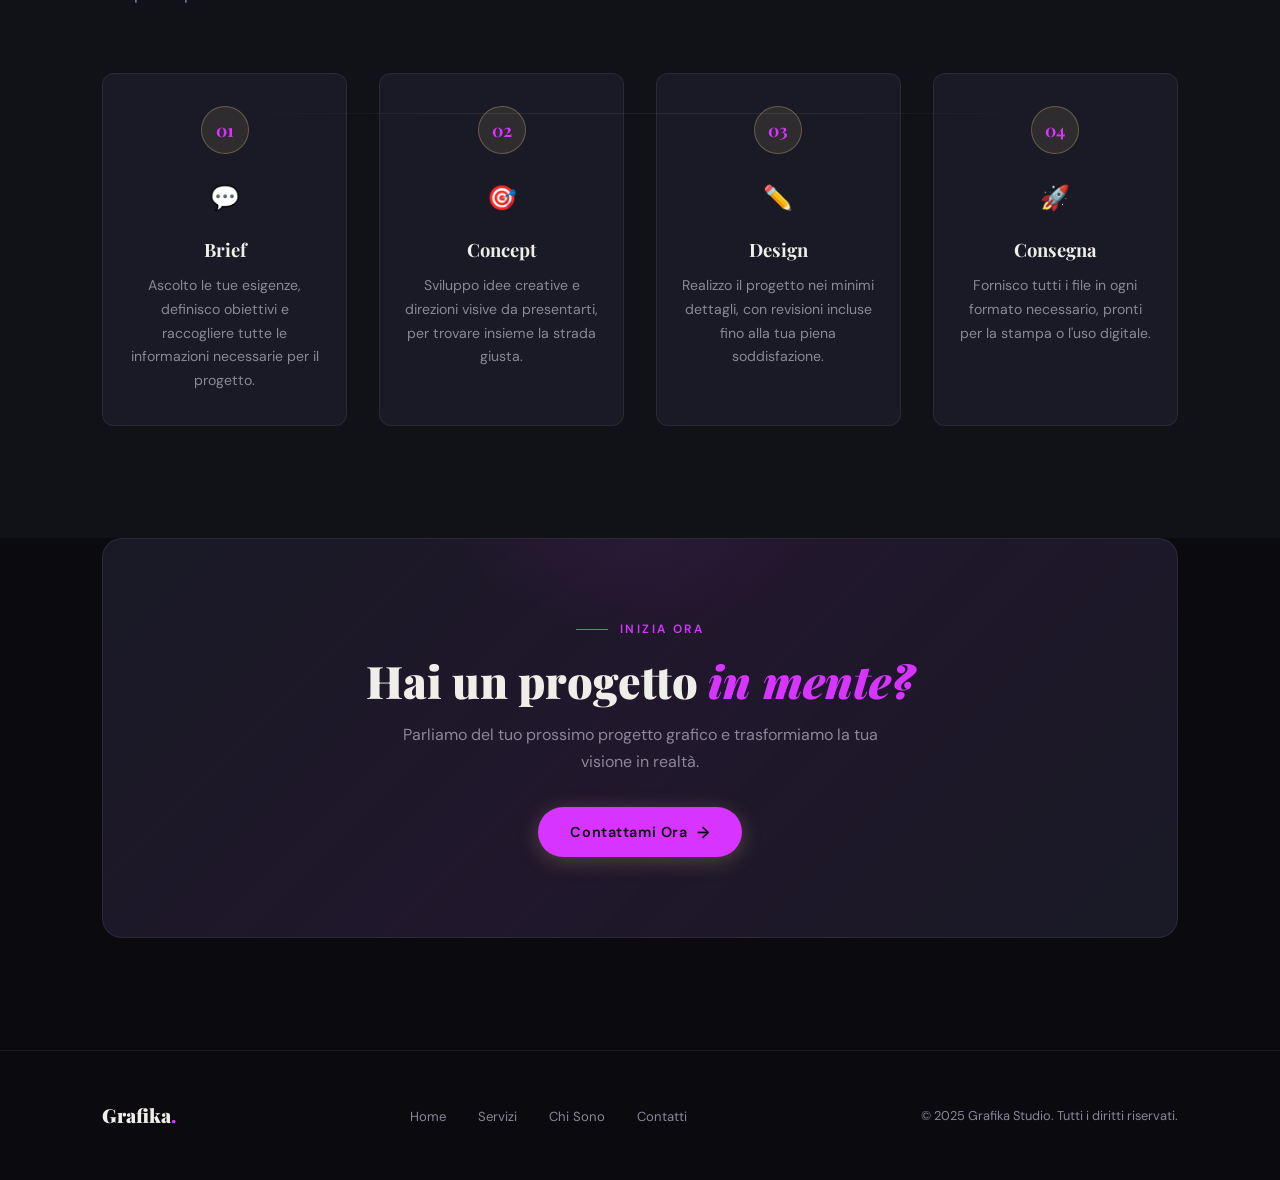
==== commit 5458e5e1: "aggiunto barra" ====
--- a/index.html
+++ b/index.html
@@ -3,286 +3,699 @@
 <head>
   <meta charset="UTF-8" />
   <meta name="viewport" content="width=device-width, initial-scale=1.0" />
-  <title>Como Italia Roleplay — Home</title>
+  <title>Grafika Studio — Design & Visual Identity</title>
+  <meta name="description" content="Studio di grafica professionale: loghi, brand identity, social media, stampa e web design." />
   <link rel="stylesheet" href="style.css" />
-  <style>
-    /* ── HERO ── */
-    .hero {
-      min-height: 100vh;
-      display: flex; flex-direction: column; align-items: center; justify-content: center;
-      text-align: center; position: relative; overflow: hidden;
-      padding: 2rem;
-    }
-    .hero-bg {
-      position: absolute; inset: 0; z-index: -1;
-      background:
-        radial-gradient(ellipse 80% 60% at 50% 0%, rgba(0,146,70,0.12) 0%, transparent 60%),
-        radial-gradient(ellipse 60% 40% at 80% 80%, rgba(206,43,55,0.1) 0%, transparent 55%),
-        radial-gradient(ellipse 50% 50% at 20% 60%, rgba(212,175,55,0.07) 0%, transparent 50%),
-        var(--blu-scuro);
-    }
-    .hero-bg::after {
-      content: '';
-      position: absolute; inset: 0;
-      background: repeating-linear-gradient(
-        0deg, transparent, transparent 80px,
-        rgba(255,255,255,0.012) 80px, rgba(255,255,255,0.012) 81px
-      );
-    }
-    .hero-eyebrow {
-      font-family: 'Oswald', sans-serif; font-size: 0.78rem;
-      letter-spacing: 0.3em; text-transform: uppercase;
-      color: var(--oro); margin-bottom: 1.5rem;
-      display: flex; align-items: center; gap: 1rem;
-    }
-    .hero-eyebrow::before, .hero-eyebrow::after {
-      content: ''; flex: 1; max-width: 60px; height: 1px;
-      background: linear-gradient(90deg, transparent, var(--oro));
-    }
-    .hero-eyebrow::after { background: linear-gradient(90deg, var(--oro), transparent); }
-    .hero-title {
-      font-family: 'Oswald', sans-serif;
-      font-size: clamp(3rem, 9vw, 7rem);
-      font-weight: 700; letter-spacing: -0.01em; text-transform: uppercase;
-      line-height: 0.95; color: var(--bianco);
-      margin-bottom: 0.5rem;
-    }
-    .hero-title .accent { color: var(--oro); }
-    .hero-title .line-green { color: var(--verde); }
-    .hero-title .line-red { color: var(--rosso); }
-    .hero-sub {
-      font-size: 1.1rem; color: var(--testo-soft); max-width: 560px;
-      line-height: 1.7; margin: 1.5rem auto 2.5rem;
-    }
-    .hero-ctas { display: flex; gap: 1rem; flex-wrap: wrap; justify-content: center; }
-    .hero-tricolore {
-      display: flex; height: 5px; width: 180px; margin: 2rem auto 0;
-      border-radius: 3px; overflow: hidden;
-    }
-    .hero-tricolore span { flex: 1; }
-    .hero-tricolore span:nth-child(1) { background: var(--verde); }
-    .hero-tricolore span:nth-child(2) { background: var(--bianco); }
-    .hero-tricolore span:nth-child(3) { background: var(--rosso); }
-
-    /* ── STATS BAR ── */
-    .stats-bar {
-      background: var(--blu-card);
-      border-top: 1px solid var(--bordo);
-      border-bottom: 1px solid var(--bordo);
-      padding: 1.5rem 2rem;
-    }
-    .stats-inner {
-      max-width: 900px; margin: 0 auto;
-      display: grid; grid-template-columns: repeat(4, 1fr);
-      gap: 1rem; text-align: center;
-    }
-    .stat-num {
-      font-family: 'Oswald', sans-serif; font-size: 2rem; font-weight: 700;
-      color: var(--oro); line-height: 1;
-    }
-    .stat-lbl { font-size: 0.75rem; letter-spacing: 0.1em; text-transform: uppercase; color: var(--testo-soft); margin-top: 0.25rem; }
-
-    /* ── FEATURES ── */
-    .features { padding: 6rem 2rem; }
-    .features-grid {
-      display: grid; grid-template-columns: repeat(auto-fit, minmax(260px, 1fr));
-      gap: 1.5rem; margin-top: 3rem;
-    }
-    .feature-card { background: var(--blu-card); border: 1px solid var(--bordo); border-radius: 12px; padding: 2rem; transition: all 0.3s; }
-    .feature-card:hover { border-color: var(--oro); transform: translateY(-5px); box-shadow: 0 16px 50px rgba(0,0,0,0.5); }
-    .feature-card .icon { font-size: 2.5rem; margin-bottom: 1rem; }
-    .feature-card h3 { font-family: 'Oswald', sans-serif; font-size: 1.15rem; font-weight: 600; text-transform: uppercase; letter-spacing: 0.05em; color: var(--bianco); margin-bottom: 0.6rem; }
-    .feature-card p { font-size: 0.9rem; color: var(--testo-soft); line-height: 1.65; }
-
-    /* ── FAZIONI PREVIEW ── */
-    .fazioni-preview { padding: 4rem 2rem 6rem; }
-    .fazioni-row { display: flex; flex-wrap: wrap; gap: 0.75rem; margin-top: 2rem; justify-content: center; }
-    .fazione-pill {
-      display: flex; align-items: center; gap: 0.5rem;
-      background: var(--blu-card); border: 1px solid var(--bordo);
-      border-radius: 50px; padding: 0.5rem 1.2rem;
-      font-family: 'Oswald', sans-serif; font-size: 0.82rem;
-      letter-spacing: 0.06em; text-transform: uppercase; color: var(--testo-soft);
-      transition: all 0.2s;
-    }
-    .fazione-pill:hover { border-color: var(--oro); color: var(--bianco); background: rgba(212,175,55,0.08); }
-    .fazione-pill .dot { width: 8px; height: 8px; border-radius: 50%; flex-shrink: 0; }
-
-    /* ── CTA SECTION ── */
-    .cta-section {
-      padding: 5rem 2rem;
-      background: linear-gradient(135deg, rgba(0,146,70,0.08), rgba(206,43,55,0.08));
-      border-top: 1px solid var(--bordo); border-bottom: 1px solid var(--bordo);
-      text-align: center;
-    }
-    .cta-section h2 { font-family: 'Oswald', sans-serif; font-size: clamp(1.8rem,4vw,2.8rem); font-weight: 700; text-transform: uppercase; color: var(--bianco); margin-bottom: 1rem; }
-    .cta-section p { color: var(--testo-soft); max-width: 520px; margin: 0 auto 2rem; font-size: 1rem; line-height: 1.7; }
-    .cta-btns { display: flex; gap: 1rem; justify-content: center; flex-wrap: wrap; }
-
-    @media (max-width: 600px) {
-      .stats-inner { grid-template-columns: repeat(2,1fr); }
-      .hero-ctas { flex-direction: column; align-items: center; }
-    }
-  </style>
+  <!-- Favicon placeholder -->
+  <link rel="icon" href="data:image/svg+xml,<svg xmlns='http://www.w3.org/2000/svg' viewBox='0 0 32 32'><text y='26' font-size='26'>✦</text></svg>" />
 </head>
 <body>
 
-<!-- ═══ NAV ═══ -->
-<nav>
-  <a href="index.html" class="nav-logo">
-    <div class="tricolore"><span></span><span></span><span></span></div>
-    <div class="nav-logo-text">Como Italia Roleplay<span>Roblox RP Server</span></div>
-  </a>
-  <ul class="nav-links" id="navLinks">
-    <li><a href="index.html">Home</a></li>
-    <li><a href="fazioni.html">Fazioni</a></li>
-    <li><a href="lavori.html">Lavori</a></li>
-    <li><a href="regolamento.html">Regolamento</a></li>
-    <li><a href="storia.html">Storia</a></li>
-    <li><a href="store.html">Store</a></li>
+<!-- ══════════════════════════════════════════════════════════
+     CUSTOM CURSOR
+══════════════════════════════════════════════════════════ -->
+<div id="cursor"></div>
+<div id="cursor-ring"></div>
+
+<!-- ══════════════════════════════════════════════════════════
+     TOAST NOTIFICATION
+══════════════════════════════════════════════════════════ -->
+<div class="toast" id="toast"></div>
+
+<!-- ══════════════════════════════════════════════════════════
+     NAVIGATION
+══════════════════════════════════════════════════════════ -->
+<nav id="main-nav">
+  <a href="#home" class="nav-logo" data-page="page-home">Lollo Arts<span>.</span></a>
+
+  <ul class="nav-links">
+    <li><a href="#home"     data-page="page-home"     class="active">Home</a></li>
+    <li><a href="#services" data-page="page-services">Servizi</a></li>
+    <li><a href="#about"    data-page="page-about">Chi Sono</a></li>
+    <li><a href="#contact"  data-page="page-contact"  class="nav-cta">Contattami</a></li>
   </ul>
-  <button class="hamburger" id="hamburger" aria-label="Menu">
+
+  <button class="hamburger" aria-label="Menu">
     <span></span><span></span><span></span>
   </button>
 </nav>
 
-<!-- ═══ HERO ═══ -->
-<section class="hero">
-  <div class="hero-bg"></div>
-  <p class="hero-eyebrow fade-up">Roblox Roleplay Italia</p>
-  <h1 class="hero-title fade-up fade-up-1">
-    <span class="line-green">Como</span><br>
-    <span>Italia</span><br>
-    <span class="accent">Roleplay</span>
-  </h1>
-  <p class="hero-sub fade-up fade-up-2">
-    Il server Roblox più realistico ambientato a Como. Vivi l'Italia autentica — scegli la tua fazione, costruisci la tua storia.
-  </p>
-  <div class="hero-ctas fade-up fade-up-3">
-    <a href="https://discord.gg/5yMMFRdfcy" target="_blank" class="btn btn-oro">
-      <svg width="18" height="18" viewBox="0 0 24 24" fill="currentColor"><path d="M20.317 4.37a19.791 19.791 0 0 0-4.885-1.515.074.074 0 0 0-.079.037c-.21.375-.444.864-.608 1.25a18.27 18.27 0 0 0-5.487 0 12.64 12.64 0 0 0-.617-1.25.077.077 0 0 0-.079-.037A19.736 19.736 0 0 0 3.677 4.37a.07.07 0 0 0-.032.027C.533 9.046-.32 13.58.099 18.057c.003.02.014.04.028.052a19.9 19.9 0 0 0 5.993 3.03.078.078 0 0 0 .084-.028c.462-.63.874-1.295 1.226-1.994a.076.076 0 0 0-.041-.106 13.107 13.107 0 0 1-1.872-.892.077.077 0 0 1-.008-.128 10.2 10.2 0 0 0 .372-.292.074.074 0 0 1 .077-.01c3.928 1.793 8.18 1.793 12.062 0a.074.074 0 0 1 .078.01c.12.098.246.198.373.292a.077.077 0 0 1-.006.127 12.299 12.299 0 0 1-1.873.892.077.077 0 0 0-.041.107c.36.698.772 1.362 1.225 1.993a.076.076 0 0 0 .084.028 19.839 19.839 0 0 0 6.002-3.03.077.077 0 0 0 .032-.054c.5-5.177-.838-9.674-3.549-13.66a.061.061 0 0 0-.031-.03z"/></svg>
-      Entra su Discord
-    </a>
-    <a href="https://www.roblox.com/games/2534724415/Emergency-Response-Liberty-County" target="_blank" class="btn btn-rosso">
-      <svg width="18" height="18" viewBox="0 0 24 24" fill="currentColor"><path d="M3.93 0L0 20.06 20.07 24 24 3.94zm10.58 16.01l-5.55-1.31 1.32-5.55 5.54 1.32z"/></svg>
-      Gioca su Roblox
-    </a>
-  </div>
-  <div class="hero-tricolore fade-up fade-up-4"><span></span><span></span><span></span></div>
+<!-- Mobile menu -->
+<div class="mobile-menu" id="mobile-menu">
+  <button class="mobile-close" id="mobile-close">✕</button>
+  <a href="#home"     data-page="page-home">Home</a>
+  <a href="#services" data-page="page-services">Servizi</a>
+  <a href="#about"    data-page="page-about">Chi Sono</a>
+  <a href="#contact"  data-page="page-contact">Contattami</a>
+</div>
+
+
+<!-- ██████████████████████████████████████████████████████████
+     PAGE: HOME
+██████████████████████████████████████████████████████████ -->
+<section class="page active" id="page-home">
+
+  <!-- Hero -->
+  <div class="hero">
+    <div class="hero-bg">
+      <div class="hero-orb hero-orb-1"></div>
+      <div class="hero-orb hero-orb-2"></div>
+      <div class="hero-orb hero-orb-3"></div>
+      <div class="hero-grid"></div>
+    </div>
+
+    <div class="hero-content">
+      <div class="hero-eyebrow">
+        <div class="hero-eyebrow-dot"></div>
+        Designer &amp; Grafico Pubblicitario
+      </div>
+      <h1 class="hero-title">
+        Trasformo idee<br>
+        <span class="line2">in grafica.</span>
+      </h1>
+      <p class="hero-desc">
+        Professionista creativo specializzato in grafica pubblicitaria, progettazione di loghi, materiali visivi e design digitale. Ogni progetto è pensato per raccontare una storia unica, costruita su misura per esprimere al meglio l'identità e i valori di chi rappresenta.
+      </p>
+      <div class="hero-actions">
+        <button class="btn btn-primary" data-page="page-services">
+          Scopri i Servizi <span class="btn-icon">→</span>
+        </button>
+        <button class="btn btn-outline" data-page="page-contact">
+          Inizia un Progetto
+        </button>
+      </div>
+    </div>
+
+    <div class="hero-scroll">
+      <div class="hero-scroll-line"></div>
+      Scorri
+    </div>
+  </div>
+
+  <!-- Stats -->
+  <div class="stats-bar">
+    <div class="stat-item">
+      <div class="stat-number" data-target="4" data-suffix="+">0+</div>
+      <div class="stat-label">Clienti Soddisfatti</div>
+    </div>
+    <div class="stat-item">
+      <div class="stat-number" data-target="6" data-suffix="+">0+</div>
+      <div class="stat-label">Progetti Realizzati</div>
+    </div>
+    <div class="stat-item">
+      <div class="stat-number" data-target="5" data-suffix="">0</div>
+      <div class="stat-label">Anni di Esperienza</div>
+    </div>
+    <div class="stat-item">
+      <div class="stat-number" data-target="75" data-suffix="%">0%</div>
+      <div class="stat-label">Tasso di Soddisfazione</div>
+    </div>
+  </div>
+
+  <!-- Portfolio Preview -->
+  <div class="section portfolio-section">
+    <div class="portfolio-header">
+      <div>
+        <div class="section-tag">Portfolio</div>
+        <h2 class="section-title">Lavori <em>Recenti</em></h2>
+      </div>
+      <button class="btn btn-outline" data-page="page-services">
+        Tutti i Servizi <span class="btn-icon">→</span>
+      </button>
+    </div>
+
+    <div class="filter-tabs">
+      <button class="filter-tab active" data-filter="all">Tutti</button>
+      <button class="filter-tab" data-filter="brand">Brand Identity</button>
+      <button class="filter-tab" data-filter="logo">Loghi</button>
+      <button class="filter-tab" data-filter="social">Social Media</button>
+      <button class="filter-tab" data-filter="print">Stampa</button>
+      <button class="filter-tab" data-filter="web">Web Design</button>
+    </div>
+
+    <div class="portfolio-grid">
+      <div class="portfolio-item large pt-brand reveal" data-cat="brand">
+        <div class="portfolio-thumb">🎨</div>
+        <div class="portfolio-tag">Brand</div>
+        <div class="portfolio-overlay">
+          <div class="portfolio-info">
+            <h3>Lumière Café</h3>
+            <p>Brand Identity Completa</p>
+          </div>
+        </div>
+      </div>
+
+      <div class="portfolio-item pt-logo reveal" data-cat="logo">
+        <div class="portfolio-thumb">⬡</div>
+        <div class="portfolio-tag">Logo</div>
+        <div class="portfolio-overlay">
+          <div class="portfolio-info">
+            <h3>TechNova</h3>
+            <p>Logomark Design</p>
+          </div>
+        </div>
+      </div>
+
+      <div class="portfolio-item pt-social reveal" data-cat="social">
+        <div class="portfolio-thumb">📱</div>
+        <div class="portfolio-tag">Social</div>
+        <div class="portfolio-overlay">
+          <div class="portfolio-info">
+            <h3>Bloom Studio</h3>
+            <p>Social Media Kit</p>
+          </div>
+        </div>
+      </div>
+
+      <div class="portfolio-item pt-print reveal" data-cat="print">
+        <div class="portfolio-thumb">📄</div>
+        <div class="portfolio-tag">Stampa</div>
+        <div class="portfolio-overlay">
+          <div class="portfolio-info">
+            <h3>Notte Bianca 2024</h3>
+            <p>Poster &amp; Flyer</p>
+          </div>
+        </div>
+      </div>
+
+      <div class="portfolio-item large pt-web reveal" data-cat="web">
+        <div class="portfolio-thumb">🖥️</div>
+        <div class="portfolio-tag">Web</div>
+        <div class="portfolio-overlay">
+          <div class="portfolio-info">
+            <h3>Aromi Bistrot</h3>
+            <p>UI Design &amp; Prototipo</p>
+          </div>
+        </div>
+      </div>
+
+      <div class="portfolio-item pt-poster reveal" data-cat="print">
+        <div class="portfolio-thumb">✦</div>
+        <div class="portfolio-tag">Poster</div>
+        <div class="portfolio-overlay">
+          <div class="portfolio-info">
+            <h3>Arte &amp; Cultura</h3>
+            <p>Event Poster Series</p>
+          </div>
+        </div>
+      </div>
+    </div>
+  </div>
+
+  <!-- Process Section -->
+  <div class="section process-section">
+    <div class="section-tag">Come Lavoro</div>
+    <h2 class="section-title">Il Mio <em>Processo</em></h2>
+    <p class="section-subtitle">Un approccio strutturato per garantire risultati di qualità, rispettando tempi e aspettative.</p>
+
+    <div class="process-steps">
+      <div class="process-step reveal">
+        <div class="step-number">01</div>
+        <div class="step-icon">💬</div>
+        <div class="step-title">Brief</div>
+        <p class="step-desc">Ascolto le tue esigenze, definisco obiettivi e raccogliere tutte le informazioni necessarie per il progetto.</p>
+      </div>
+      <div class="process-step reveal">
+        <div class="step-number">02</div>
+        <div class="step-icon">🎯</div>
+        <div class="step-title">Concept</div>
+        <p class="step-desc">Sviluppo idee creative e direzioni visive da presentarti, per trovare insieme la strada giusta.</p>
+      </div>
+      <div class="process-step reveal">
+        <div class="step-number">03</div>
+        <div class="step-icon">✏️</div>
+        <div class="step-title">Design</div>
+        <p class="step-desc">Realizzo il progetto nei minimi dettagli, con revisioni incluse fino alla tua piena soddisfazione.</p>
+      </div>
+      <div class="process-step reveal">
+        <div class="step-number">04</div>
+        <div class="step-icon">🚀</div>
+        <div class="step-title">Consegna</div>
+        <p class="step-desc">Fornisco tutti i file in ogni formato necessario, pronti per la stampa o l'uso digitale.</p>
+      </div>
+    </div>
+  </div>
+
+  <!-- CTA Banner -->
+  <div class="cta-banner reveal">
+    <div class="section-tag" style="justify-content:center">Inizia Ora</div>
+    <h2 class="section-title">Hai un progetto <em>in mente?</em></h2>
+    <p>Parliamo del tuo prossimo progetto grafico e trasformiamo la tua visione in realtà.</p>
+    <button class="btn btn-primary" data-page="page-contact">
+      Contattami Ora <span class="btn-icon">→</span>
+    </button>
+  </div>
+
+  <!-- Footer -->
+  <footer>
+    <div class="footer-logo">Grafika<span>.</span></div>
+    <ul class="footer-links">
+      <li><a href="#home"     data-page="page-home">Home</a></li>
+      <li><a href="#services" data-page="page-services">Servizi</a></li>
+      <li><a href="#about"    data-page="page-about">Chi Sono</a></li>
+      <li><a href="#contact"  data-page="page-contact">Contatti</a></li>
+    </ul>
+    <p class="footer-copy">© 2025 Grafika Studio. Tutti i diritti riservati.</p>
+  </footer>
+
 </section>
 
-<!-- ═══ STATS ═══ -->
-<div class="stats-bar">
-  <div class="stats-inner">
-    <div><div class="stat-num">5</div><div class="stat-lbl">Fazioni Attive</div></div>
-    <div><div class="stat-num">20+</div><div class="stat-lbl">Lavori Civili</div></div>
-    <div><div class="stat-num">100%</div><div class="stat-lbl">Made in Italy</div></div>
-    <div><div class="stat-num">🚧</div><div class="stat-lbl">Server in Manutenzione</div></div>
-  </div>
-</div>
-
-<!-- ═══ FEATURES ═══ -->
-<section class="features">
-  <div class="container" style="text-align:center;">
-    <p class="section-label">Perché sceglierci</p>
-    <h2 class="section-title">Un'esperienza <em style="font-style:normal;color:var(--oro)">autentica</em></h2>
-    <div class="divider"></div>
-    <div class="features-grid">
-      <div class="feature-card fade-up">
-        <div class="icon">🏙️</div>
-        <h3>Ambientazione Realistica</h3>
-        <p>Senti di essere davvero in Italia.</p>
-      </div>
-      <div class="feature-card fade-up fade-up-1">
-        <div class="icon">⚖️</div>
-        <h3>Ruoli Ufficiali</h3>
-        <p>5 fazioni istituzionali con uniformi dedicate, gerarchie e compiti precisi. Dal Carabiniere al Magistrato.</p>
-      </div>
-      <div class="feature-card fade-up fade-up-2">
-        <div class="icon">💼</div>
-        <h3>Economia Civile</h3>
-        <p>Oltre 20 lavori civili disponibili: aprire un bar, rifornire benzina, fare l'avvocato o il corriere Amazon.</p>
-      </div>
-      <div class="feature-card fade-up fade-up-3">
-        <div class="icon">👮</div>
-        <h3>Staff Dedicato</h3>
-        <p>Team di moderatori attivi 24/7 per garantire roleplay corretto, rispetto delle regole e divertimento.</p>
-      </div>
-    </div>
-  </div>
+
+<!-- ██████████████████████████████████████████████████████████
+     PAGE: SERVIZI
+██████████████████████████████████████████████████████████ -->
+<section class="page" id="page-services">
+
+  <div class="services-hero">
+    <div class="section-tag" style="justify-content:center">Cosa Offro</div>
+    <h1 class="section-title">Servizi <em>Grafici</em></h1>
+    <p class="section-subtitle" style="margin:0 auto">
+      Dall'identità visiva al singolo elemento grafico: soluzioni creative su misura per ogni esigenza.
+    </p>
+  </div>
+
+  <div class="service-cards">
+
+    <div class="service-card reveal" style="--card-color: #e8c97e">
+      <span class="service-icon">🎨</span>
+      <h3 class="service-name">Brand Identity</h3>
+      <p class="service-desc">Costruisco un'identità visiva coerente e memorabile, che rappresenti i valori del tuo brand in ogni punto di contatto.</p>
+      <ul class="service-list">
+        <li>Logo in tutti i formati</li>
+        <li>Palette colori &amp; tipografia</li>
+        <li>Brand guidelines completo</li>
+        <li>Papeleria &amp; cancelleria</li>
+        <li>Mockup professionali</li>
+      </ul>
+      <div class="service-price">
+        <span class="service-price-from">da</span>
+        <span class="service-price-amount">€ 450</span>
+      </div>
+      <button class="btn btn-primary" data-page="page-contact">Richiedi Info →</button>
+    </div>
+
+    <div class="service-card reveal" style="--card-color: #c47aff">
+      <span class="service-icon">⬡</span>
+      <h3 class="service-name">Logo Design</h3>
+      <p class="service-desc">Un logo unico e scalabile che comunica la tua identità con impatto, semplicità e riconoscibilità immediata.</p>
+      <ul class="service-list">
+        <li>3 proposte iniziali</li>
+        <li>2 round di revisioni</li>
+        <li>File vettoriali (AI, SVG, EPS)</li>
+        <li>Versioni colore &amp; B/N</li>
+        <li>Licenza commerciale completa</li>
+      </ul>
+      <div class="service-price">
+        <span class="service-price-from">da</span>
+        <span class="service-price-amount">€ 180</span>
+      </div>
+      <button class="btn btn-primary" data-page="page-contact">Richiedi Info →</button>
+    </div>
+
+    <div class="service-card reveal" style="--card-color: #78e8d0">
+      <span class="service-icon">📱</span>
+      <h3 class="service-name">Social Media Design</h3>
+      <p class="service-desc">Template grafici coerenti per Instagram, Facebook, LinkedIn e TikTok che aumentano engagement e riconoscibilità.</p>
+      <ul class="service-list">
+        <li>Template feed &amp; stories</li>
+        <li>Copertine &amp; highlight icons</li>
+        <li>Grafiche per annunci (ads)</li>
+        <li>Pack da 10 post</li>
+        <li>File editabili Canva / Figma</li>
+      </ul>
+      <div class="service-price">
+        <span class="service-price-from">da</span>
+        <span class="service-price-amount">€ 120</span>
+        <span class="service-price-unit">/ pack</span>
+      </div>
+      <button class="btn btn-primary" data-page="page-contact">Richiedi Info →</button>
+    </div>
+
+    <div class="service-card reveal" style="--card-color: #ff8a65">
+      <span class="service-icon">📄</span>
+      <h3 class="service-name">Materiali a Stampa</h3>
+      <p class="service-desc">Biglietti da visita, flyer, brochure, manifesti e tutto ciò che serve per una presenza fisica curata e professionale.</p>
+      <ul class="service-list">
+        <li>Biglietti da visita</li>
+        <li>Flyer &amp; volantini</li>
+        <li>Brochure &amp; cataloghi</li>
+        <li>Manifesti &amp; poster</li>
+        <li>Packaging &amp; etichette</li>
+      </ul>
+      <div class="service-price">
+        <span class="service-price-from">da</span>
+        <span class="service-price-amount">€ 80</span>
+      </div>
+      <button class="btn btn-primary" data-page="page-contact">Richiedi Info →</button>
+    </div>
+
+    <div class="service-card reveal" style="--card-color: #4fc3f7">
+      <span class="service-icon">🖥️</span>
+      <h3 class="service-name">UI / Web Design</h3>
+      <p class="service-desc">Progettazione di interfacce web moderne, user-friendly e visivamente impeccabili. Wireframe, mockup e prototipi interattivi.</p>
+      <ul class="service-list">
+        <li>Wireframe &amp; architettura</li>
+        <li>UI Design in Figma</li>
+        <li>Prototipo interattivo</li>
+        <li>Design system</li>
+        <li>Handoff per sviluppatori</li>
+      </ul>
+      <div class="service-price">
+        <span class="service-price-from">da</span>
+        <span class="service-price-amount">€ 350</span>
+      </div>
+      <button class="btn btn-primary" data-page="page-contact">Richiedi Info →</button>
+    </div>
+
+    <div class="service-card reveal" style="--card-color: #aed581">
+      <span class="service-icon">✦</span>
+      <h3 class="service-name">Illustrazione Digitale</h3>
+      <p class="service-desc">Illustrazioni personalizzate per editorial, packaging, merchandise o qualsiasi necessità creativa del tuo progetto.</p>
+      <ul class="service-list">
+        <li>Illustrazioni vettoriali</li>
+        <li>Character design</li>
+        <li>Pattern &amp; texture</li>
+        <li>Icone personalizzate</li>
+        <li>Stile adattato al brand</li>
+      </ul>
+      <div class="service-price">
+        <span class="service-price-from">da</span>
+        <span class="service-price-amount">€ 150</span>
+      </div>
+      <button class="btn btn-primary" data-page="page-contact">Richiedi Info →</button>
+    </div>
+
+  </div>
+
+  <!-- CTA Banner -->
+  <div class="cta-banner reveal" style="margin-bottom:5rem">
+    <div class="section-tag" style="justify-content:center">Preventivo Gratuito</div>
+    <h2 class="section-title">Non trovi quello <em>che cerchi?</em></h2>
+    <p>Ogni progetto è unico. Contattami per un preventivo personalizzato senza impegno.</p>
+    <button class="btn btn-primary" data-page="page-contact">
+      Parliamone <span class="btn-icon">→</span>
+    </button>
+  </div>
+
+  <footer>
+    <div class="footer-logo">Grafika<span>.</span></div>
+    <ul class="footer-links">
+      <li><a href="#home"     data-page="page-home">Home</a></li>
+      <li><a href="#services" data-page="page-services">Servizi</a></li>
+      <li><a href="#about"    data-page="page-about">Chi Sono</a></li>
+      <li><a href="#contact"  data-page="page-contact">Contatti</a></li>
+    </ul>
+    <p class="footer-copy">© 2025 Grafika Studio.</p>
+  </footer>
+
 </section>
 
-<!-- ═══ FAZIONI PREVIEW ═══ -->
-<section class="fazioni-preview">
-  <div class="container" style="text-align:center;">
-    <p class="section-label">Le Istituzioni</p>
-    <h2 class="section-title">Le Fazioni del Server</h2>
-    <div class="divider"></div>
-    <div class="fazioni-row">
-      <div class="fazione-pill"><span class="dot" style="background:#3b82f6"></span>Polizia di Stato</div>
-      <div class="fazione-pill"><span class="dot" style="background:#ffffff"></span>Arma dei Carabinieri</div>
-      <div class="fazione-pill"><span class="dot" style="background:#970000"></span>Vigili del Fuoco</div>
-      <div class="fazione-pill"><span class="dot" style="background:var(--rosso)"></span>Croce Rossa Italiana</div>
-      <div class="fazione-pill"><span class="dot" style="background:#fff200"></span>ACI Global</div>
-    </div>
-    <a href="fazioni.html" class="btn btn-outline" style="margin-top:2rem">Scopri tutte le fazioni →</a>
-  </div>
+
+<!-- ██████████████████████████████████████████████████████████
+     PAGE: CHI SONO
+██████████████████████████████████████████████████████████ -->
+<section class="page" id="page-about">
+
+  <div class="about-hero">
+    <!-- Image column -->
+    <div class="about-img-wrap reveal">
+      <div class="about-img-frame">
+        🎨
+        <div class="about-img-deco"></div>
+      </div>
+      <div class="about-badge">
+        <div class="about-badge-num">8+</div>
+        <div class="about-badge-text">Anni di<br>Esperienza</div>
+      </div>
+    </div>
+
+    <!-- Text column -->
+    <div class="about-text reveal">
+      <div class="section-tag">Chi Sono</div>
+      <h1 class="section-title">Ciao, sono<br><em>Alex Romano</em></h1>
+
+      <p class="about-bio">
+        Sono un graphic designer freelance con sede a Milano, specializzato in brand identity e comunicazione visiva. Lavoro con startup, PMI e professionisti per trasformare idee in esperienze visive memorabili.
+      </p>
+      <p class="about-bio">
+        La mia filosofia di design si basa su tre pilastri: <strong style="color:var(--text)">semplicità</strong>, <strong style="color:var(--text)">coerenza</strong> e <strong style="color:var(--text)">impatto</strong>. Ogni pixel ha uno scopo, ogni scelta cromatica racconta qualcosa.
+      </p>
+
+      <div class="skills-grid">
+        <div class="skill-item">
+          <div class="skill-name">Brand Identity <span>95%</span></div>
+          <div class="skill-bar"><div class="skill-fill" style="width:95%"></div></div>
+        </div>
+        <div class="skill-item">
+          <div class="skill-name">Logo Design <span>92%</span></div>
+          <div class="skill-bar"><div class="skill-fill" style="width:92%"></div></div>
+        </div>
+        <div class="skill-item">
+          <div class="skill-name">UI / Web Design <span>85%</span></div>
+          <div class="skill-bar"><div class="skill-fill" style="width:85%"></div></div>
+        </div>
+        <div class="skill-item">
+          <div class="skill-name">Illustrazione <span>78%</span></div>
+          <div class="skill-bar"><div class="skill-fill" style="width:78%"></div></div>
+        </div>
+        <div class="skill-item">
+          <div class="skill-name">Social Media Design <span>90%</span></div>
+          <div class="skill-bar"><div class="skill-fill" style="width:90%"></div></div>
+        </div>
+        <div class="skill-item">
+          <div class="skill-name">Stampa &amp; Packaging <span>88%</span></div>
+          <div class="skill-bar"><div class="skill-fill" style="width:88%"></div></div>
+        </div>
+      </div>
+
+      <button class="btn btn-primary" data-page="page-contact">
+        Lavoriamo Insieme <span class="btn-icon">→</span>
+      </button>
+    </div>
+  </div>
+
+  <!-- Tools -->
+  <div class="about-tools">
+    <div class="section-tag">Strumenti</div>
+    <h2 class="section-title">Software <em>&amp; Tools</em></h2>
+    <div class="tools-grid">
+      <div class="tool-chip"><span class="tool-chip-icon">🖊️</span> Adobe Illustrator</div>
+      <div class="tool-chip"><span class="tool-chip-icon">📷</span> Adobe Photoshop</div>
+      <div class="tool-chip"><span class="tool-chip-icon">📰</span> Adobe InDesign</div>
+      <div class="tool-chip"><span class="tool-chip-icon">🎬</span> Adobe After Effects</div>
+      <div class="tool-chip"><span class="tool-chip-icon">🔷</span> Figma</div>
+      <div class="tool-chip"><span class="tool-chip-icon">🖌️</span> Procreate</div>
+      <div class="tool-chip"><span class="tool-chip-icon">⬛</span> Canva Pro</div>
+      <div class="tool-chip"><span class="tool-chip-icon">🌊</span> Affinity Suite</div>
+      <div class="tool-chip"><span class="tool-chip-icon">📐</span> Sketch</div>
+      <div class="tool-chip"><span class="tool-chip-icon">🎨</span> Blender (3D)</div>
+    </div>
+  </div>
+
+  <!-- Testimonials mini-section -->
+  <div class="section" style="background:var(--bg)">
+    <div class="section-tag">Clienti</div>
+    <h2 class="section-title">Cosa Dicono <em>di Me</em></h2>
+
+    <div style="display:grid;grid-template-columns:repeat(3,1fr);gap:1.5rem;margin-top:3rem">
+
+      <div class="service-card reveal" style="--card-color:var(--accent)">
+        <p style="color:var(--muted);font-size:.95rem;line-height:1.8;margin-bottom:1.5rem">
+          "Alex ha trasformato completamente l'immagine del nostro brand. Professionale, creativo e sempre puntuale nelle consegne. Lo consiglio vivamente."
+        </p>
+        <div style="display:flex;align-items:center;gap:.75rem">
+          <div style="width:40px;height:40px;border-radius:50%;background:linear-gradient(135deg,#e8c97e,#c47aff);display:flex;align-items:center;justify-content:center;font-size:1.1rem">👩</div>
+          <div>
+            <div style="font-weight:600;font-size:.9rem">Martina F.</div>
+            <div style="font-size:.78rem;color:var(--muted)">CEO, Bloom Studio</div>
+          </div>
+        </div>
+      </div>
+
+      <div class="service-card reveal" style="--card-color:var(--accent2)">
+        <p style="color:var(--muted);font-size:.95rem;line-height:1.8;margin-bottom:1.5rem">
+          "Il logo che ha realizzato per noi è esattamente quello che cercavamo: semplice, moderno e potente. Ha capito al volo la nostra visione."
+        </p>
+        <div style="display:flex;align-items:center;gap:.75rem">
+          <div style="width:40px;height:40px;border-radius:50%;background:linear-gradient(135deg,#c47aff,#78e8d0);display:flex;align-items:center;justify-content:center;font-size:1.1rem">👨</div>
+          <div>
+            <div style="font-weight:600;font-size:.9rem">Lorenzo M.</div>
+            <div style="font-size:.78rem;color:var(--muted)">Founder, TechNova</div>
+          </div>
+        </div>
+      </div>
+
+      <div class="service-card reveal" style="--card-color:var(--accent3)">
+        <p style="color:var(--muted);font-size:.95rem;line-height:1.8;margin-bottom:1.5rem">
+          "Collaboro con Alex da due anni per tutti i materiali social del mio brand. Ogni progetto è una sorpresa positiva. Creativo, veloce e affidabile."
+        </p>
+        <div style="display:flex;align-items:center;gap:.75rem">
+          <div style="width:40px;height:40px;border-radius:50%;background:linear-gradient(135deg,#78e8d0,#e8c97e);display:flex;align-items:center;justify-content:center;font-size:1.1rem">👩</div>
+          <div>
+            <div style="font-weight:600;font-size:.9rem">Sara G.</div>
+            <div style="font-size:.78rem;color:var(--muted)">Owner, Aromi Bistrot</div>
+          </div>
+        </div>
+      </div>
+
+    </div>
+  </div>
+
+  <footer>
+    <div class="footer-logo">Grafika<span>.</span></div>
+    <ul class="footer-links">
+      <li><a href="#home"     data-page="page-home">Home</a></li>
+      <li><a href="#services" data-page="page-services">Servizi</a></li>
+      <li><a href="#about"    data-page="page-about">Chi Sono</a></li>
+      <li><a href="#contact"  data-page="page-contact">Contatti</a></li>
+    </ul>
+    <p class="footer-copy">© 2025 Grafika Studio.</p>
+  </footer>
+
 </section>
 
-<!-- ═══ CTA ═══ -->
-<section class="cta-section">
-  <h2>Pronto a fare il tuo ingresso?</h2>
-  <p>Unisciti alla community di Como Italia Roleplay. Scegli il tuo ruolo e inizia a vivere il roleplay italiano più autentico di Roblox.</p>
-  <div class="cta-btns">
-    <a href="https://discord.gg/5yMMFRdfcy" target="_blank" class="btn btn-oro">
-      <svg width="18" height="18" viewBox="0 0 24 24" fill="currentColor"><path d="M20.317 4.37a19.791 19.791 0 0 0-4.885-1.515.074.074 0 0 0-.079.037c-.21.375-.444.864-.608 1.25a18.27 18.27 0 0 0-5.487 0 12.64 12.64 0 0 0-.617-1.25.077.077 0 0 0-.079-.037A19.736 19.736 0 0 0 3.677 4.37a.07.07 0 0 0-.032.027C.533 9.046-.32 13.58.099 18.057c.003.02.014.04.028.052a19.9 19.9 0 0 0 5.993 3.03.078.078 0 0 0 .084-.028c.462-.63.874-1.295 1.226-1.994a.076.076 0 0 0-.041-.106 13.107 13.107 0 0 1-1.872-.892.077.077 0 0 1-.008-.128 10.2 10.2 0 0 0 .372-.292.074.074 0 0 1 .077-.01c3.928 1.793 8.18 1.793 12.062 0a.074.074 0 0 1 .078.01c.12.098.246.198.373.292a.077.077 0 0 1-.006.127 12.299 12.299 0 0 1-1.873.892.077.077 0 0 0-.041.107c.36.698.772 1.362 1.225 1.993a.076.076 0 0 0 .084.028 19.839 19.839 0 0 0 6.002-3.03.077.077 0 0 0 .032-.054c.5-5.177-.838-9.674-3.549-13.66a.061.061 0 0 0-.031-.03z"/></svg>
-      Discord
-    </a>
-    <a href="https://www.roblox.com/games/2534724415/Emergency-Response-Liberty-County" target="_blank" class="btn btn-verde">
-      <svg width="18" height="18" viewBox="0 0 24 24" fill="currentColor"><path d="M3.93 0L0 20.06 20.07 24 24 3.94zm10.58 16.01l-5.55-1.31 1.32-5.55 5.54 1.32z"/></svg>
-      Roblox
-    </a>
-    <a href="regolamento.html" class="btn btn-outline">Leggi il Regolamento</a>
-  </div>
+
+<!-- ██████████████████████████████████████████████████████████
+     PAGE: CONTATTAMI
+██████████████████████████████████████████████████████████ -->
+<section class="page" id="page-contact">
+
+  <div class="contact-wrap">
+
+    <!-- Left: info -->
+    <div class="contact-info">
+      <div class="section-tag">Contatti</div>
+      <h1 class="section-title">Iniziamo a<br><em>Collaborare</em></h1>
+      <p class="section-subtitle" style="margin-bottom:2.5rem">
+        Hai un progetto in mente? Scrivimi e riceverai una risposta entro 24 ore lavorative con un primo preventivo.
+      </p>
+
+      <div class="contact-method reveal">
+        <div class="contact-method-icon">📧</div>
+        <div>
+          <div class="contact-method-label">Email</div>
+          <div class="contact-method-value">ciao@grafikastudio.it</div>
+        </div>
+      </div>
+
+      <div class="contact-method reveal">
+        <div class="contact-method-icon">📞</div>
+        <div>
+          <div class="contact-method-label">Telefono / WhatsApp</div>
+          <div class="contact-method-value">+39 333 456 7890</div>
+        </div>
+      </div>
+
+      <div class="contact-method reveal">
+        <div class="contact-method-icon">📍</div>
+        <div>
+          <div class="contact-method-label">Sede</div>
+          <div class="contact-method-value">Milano, Italia — Lavoro da remoto</div>
+        </div>
+      </div>
+
+      <div class="contact-method reveal">
+        <div class="contact-method-icon">🕐</div>
+        <div>
+          <div class="contact-method-label">Disponibilità</div>
+          <div class="contact-method-value">Lun – Ven, 9:00 – 18:00</div>
+        </div>
+      </div>
+
+      <div class="social-row">
+        <a class="social-btn" href="#" title="Instagram">📸</a>
+        <a class="social-btn" href="#" title="Behance">🅱</a>
+        <a class="social-btn" href="#" title="Dribbble">🏀</a>
+        <a class="social-btn" href="#" title="LinkedIn">💼</a>
+      </div>
+    </div>
+
+    <!-- Right: form -->
+    <div class="contact-form-wrap reveal">
+      <h2 class="form-title">Inviami un messaggio</h2>
+      <p class="form-subtitle">Compila il modulo e ti rispondo il prima possibile.</p>
+
+      <form id="contact-form" novalidate>
+
+        <div class="form-row">
+          <div class="form-group">
+            <label class="form-label" for="f-name">Nome *</label>
+            <input class="form-input" id="f-name" type="text" placeholder="Mario Rossi" required />
+          </div>
+          <div class="form-group">
+            <label class="form-label" for="f-email">Email *</label>
+            <input class="form-input" id="f-email" type="email" placeholder="mario@email.it" required />
+          </div>
+        </div>
+
+        <div class="form-group">
+          <label class="form-label" for="f-company">Azienda / Brand</label>
+          <input class="form-input" id="f-company" type="text" placeholder="(opzionale)" />
+        </div>
+
+        <div class="form-group">
+          <label class="form-label" for="f-service">Servizio di Interesse *</label>
+          <select class="form-select" id="f-service" required>
+            <option value="" disabled selected>Seleziona un servizio…</option>
+            <option value="brand">Brand Identity</option>
+            <option value="logo">Logo Design</option>
+            <option value="social">Social Media Design</option>
+            <option value="print">Materiali a Stampa</option>
+            <option value="web">UI / Web Design</option>
+            <option value="illustration">Illustrazione Digitale</option>
+            <option value="other">Altro</option>
+          </select>
+        </div>
+
+        <div class="form-group">
+          <label class="form-label">Budget Indicativo</label>
+          <div class="budget-chips">
+            <button type="button" class="budget-chip">€ 100 – 300</button>
+            <button type="button" class="budget-chip">€ 300 – 600</button>
+            <button type="button" class="budget-chip">€ 600 – 1.200</button>
+            <button type="button" class="budget-chip">€ 1.200+</button>
+            <button type="button" class="budget-chip">Da definire</button>
+          </div>
+        </div>
+
+        <div class="form-group">
+          <label class="form-label" for="f-msg">Descrivi il Progetto *</label>
+          <textarea class="form-textarea" id="f-msg" placeholder="Raccontami del tuo progetto, il settore, i colori che ami, la scadenza, tutto quello che ritieni utile…" required></textarea>
+        </div>
+
+        <div id="success-msg" class="success-msg">
+          <div class="success-icon">🎉</div>
+          <strong>Messaggio ricevuto!</strong><br>
+          Ti risponderò entro 24 ore lavorative.
+        </div>
+
+        <div class="form-submit-row">
+          <button type="submit" class="btn btn-primary">
+            Invia Messaggio <span class="btn-icon">→</span>
+          </button>
+        </div>
+
+      </form>
+    </div>
+
+  </div>
+
+  <footer>
+    <div class="footer-logo">Grafika<span>.</span></div>
+    <ul class="footer-links">
+      <li><a href="#home"     data-page="page-home">Home</a></li>
+      <li><a href="#services" data-page="page-services">Servizi</a></li>
+      <li><a href="#about"    data-page="page-about">Chi Sono</a></li>
+      <li><a href="#contact"  data-page="page-contact">Contatti</a></li>
+    </ul>
+    <p class="footer-copy">© 2025 Grafika Studio.</p>
+  </footer>
+
 </section>
 
-<!-- ═══ FOOTER ═══ -->
-<footer>
-  <div class="tricolore-bar"></div>
-  <div class="footer-inner">
-    <div class="footer-brand">
-      <div class="nav-logo" style="margin-bottom:0.75rem">
-        <div class="tricolore"><span></span><span></span><span></span></div>
-        <div class="nav-logo-text">Como Italia Roleplay<span>Roblox RP Server</span></div>
-      </div>
-      <p>Il server Roblox di roleplay più realistico ambientato a Como. Un progetto 100% italiano.</p>
-    </div>
-    <div class="footer-links">
-      <h4>Navigazione</h4>
-      <ul>
-        <li><a href="index.html">Home</a></li>
-        <li><a href="fazioni.html">Fazioni</a></li>
-        <li><a href="lavori.html">Lavori</a></li>
-        <li><a href="regolamento.html">Regolamento</a></li>
-        <li><a href="storia.html">Storia del Server</a></li>
-        <li><a href="store.html">Store</a></li>
-      </ul>
-    </div>
-    <div class="footer-contact">
-      <h4>Community</h4>
-      <p>
-        🔗 <a href="https://discord.gg/5yMMFRdfcy" target="_blank">Discord ufficiale</a><br>
-        🎮 <a href="https://www.roblox.com/games/2534724415/Emergency-Response-Liberty-County" target="_blank">Pagina Roblox</a><br><br>
-        Per segnalazioni e supporto<br>apri un ticket su Discord.
-      </p>
-    </div>
-  </div>
-  <div class="footer-bottom">
-    <span>© 2026 Como Italia Roleplay. Tutti i diritti riservati.</span>
-    <span>Fan project — non affiliato con Roblox Corporation</span>
-  </div>
-</footer>
-
+
+<!-- ─── Scripts ────────────────────────────────────────────── -->
 <script src="main.js"></script>
+
 </body>
 </html>
--- a/style.css
+++ b/style.css
@@ -1,271 +1,1010 @@
-@import url('https://fonts.googleapis.com/css2?family=Oswald:wght@300;400;600;700&family=Source+Sans+3:ital,wght@0,300;0,400;0,600;1,300&display=swap');
-
+/* ============================================================
+   GRAFIKA STUDIO — Main Stylesheet
+   ============================================================ */
+
+@import url('https://fonts.googleapis.com/css2?family=Playfair+Display:ital,wght@0,400;0,700;0,900;1,400&family=DM+Sans:wght@300;400;500;600&display=swap');
+
+/* ─── CSS Variables ─────────────────────────────────────── */
 :root {
-  --verde: #009246;
-  --bianco: #ffffff;
-  --rosso: #CE2B37;
-  --oro: #D4AF37;
-  --blu-scuro: #0A0E1A;
-  --blu-medio: #0F1628;
-  --blu-card: #111827;
-  --testo: #e8eaf0;
-  --testo-soft: #a0a8be;
-  --bordo: rgba(212,175,55,0.25);
-  --glow-verde: rgba(0,146,70,0.4);
-  --glow-rosso: rgba(206,43,55,0.4);
-}
-
-*, *::before, *::after { margin: 0; padding: 0; box-sizing: border-box; }
+  --bg:        #0a0a0f;
+  --bg2:       #111118;
+  --surface:   #1a1a26;
+  --border:    rgba(255,255,255,0.07);
+  --accent:    #d735ff;
+  --accent2:   #c47aff;
+  --accent3:   #78e8d0;
+  --text:      #f0eee8;
+  --muted:     #8a8898;
+  --font-head: 'Playfair Display', Georgia, serif;
+  --font-body: 'DM Sans', sans-serif;
+  --radius:    12px;
+  --transition: 0.35s cubic-bezier(0.4, 0, 0.2, 1);
+}
+
+/* ─── Reset & Base ──────────────────────────────────────── */
+*, *::before, *::after { box-sizing: border-box; margin: 0; padding: 0; }
 
 html { scroll-behavior: smooth; }
 
 body {
-  font-family: 'Source Sans 3', sans-serif;
-  background-color: var(--blu-scuro);
-  color: var(--testo);
-  min-height: 100vh;
+  background: var(--bg);
+  color: var(--text);
+  font-family: var(--font-body);
+  font-size: 16px;
+  line-height: 1.7;
   overflow-x: hidden;
-}
-
-/* ─── NOISE OVERLAY ─────────────────────────── */
+  cursor: none;
+}
+
+a { color: inherit; text-decoration: none; }
+img { max-width: 100%; display: block; }
+button { cursor: none; }
+
+/* ─── Custom Cursor ─────────────────────────────────────── */
+#cursor {
+  width: 14px; height: 14px;
+  background: var(--accent);
+  border-radius: 50%;
+  position: fixed; top: 0; left: 0;
+  pointer-events: none;
+  z-index: 9999;
+  transform: translate(-50%, -50%);
+  transition: transform 0.1s, width 0.25s, height 0.25s, background 0.25s;
+  mix-blend-mode: difference;
+}
+#cursor-ring {
+  width: 36px; height: 36px;
+  border: 1.5px solid rgba(232,201,126,0.5);
+  border-radius: 50%;
+  position: fixed; top: 0; left: 0;
+  pointer-events: none;
+  z-index: 9998;
+  transform: translate(-50%, -50%);
+  transition: transform 0.18s ease, width 0.25s, height 0.25s, opacity 0.25s;
+}
+body:hover #cursor-ring { opacity: 1; }
+.cursor-grow #cursor { width: 40px; height: 40px; }
+.cursor-grow #cursor-ring { width: 60px; height: 60px; opacity: 0.4; }
+
+/* ─── Noise Overlay ─────────────────────────────────────── */
 body::before {
   content: '';
   position: fixed; inset: 0;
-  background-image: url("data:image/svg+xml,%3Csvg viewBox='0 0 256 256' xmlns='http://www.w3.org/2000/svg'%3E%3Cfilter id='n'%3E%3CfeTurbulence type='fractalNoise' baseFrequency='0.9' numOctaves='4' stitchTiles='stitch'/%3E%3C/filter%3E%3Crect width='100%25' height='100%25' filter='url(%23n)' opacity='0.04'/%3E%3C/svg%3E");
-  pointer-events: none; z-index: 0; opacity: 0.5;
-}
-
-/* ─── NAVBAR ─────────────────────────────────── */
+  background-image: url("data:image/svg+xml,%3Csvg viewBox='0 0 256 256' xmlns='http://www.w3.org/2000/svg'%3E%3Cfilter id='noise'%3E%3CfeTurbulence type='fractalNoise' baseFrequency='0.9' numOctaves='4' stitchTiles='stitch'/%3E%3C/filter%3E%3Crect width='100%25' height='100%25' filter='url(%23noise)' opacity='0.04'/%3E%3C/svg%3E");
+  pointer-events: none;
+  z-index: 0;
+  opacity: 0.35;
+}
+
+/* ─── Navigation ─────────────────────────────────────────── */
 nav {
-  position: fixed; top: 0; left: 0; right: 0; z-index: 100;
-  background: rgba(10,14,26,0.92);
-  backdrop-filter: blur(16px);
-  border-bottom: 1px solid var(--bordo);
-  padding: 0 2rem;
-  height: 64px;
+  position: fixed; top: 0; left: 0; right: 0;
+  z-index: 1000;
+  padding: 0 5%;
+  height: 72px;
   display: flex; align-items: center; justify-content: space-between;
+  transition: background var(--transition), backdrop-filter var(--transition);
+}
+nav.scrolled {
+  background: rgba(10,10,15,0.85);
+  backdrop-filter: blur(20px);
+  border-bottom: 1px solid var(--border);
 }
 
 .nav-logo {
+  font-family: var(--font-head);
+  font-size: 1.5rem;
+  font-weight: 900;
+  letter-spacing: -0.02em;
+  color: var(--text);
+}
+.nav-logo span { color: var(--accent); }
+
+.nav-links {
+  display: flex; gap: 2.5rem;
+  list-style: none;
+}
+.nav-links a {
+  font-size: 0.85rem;
+  font-weight: 500;
+  letter-spacing: 0.1em;
+  text-transform: uppercase;
+  color: var(--muted);
+  transition: color var(--transition);
+  position: relative;
+}
+.nav-links a::after {
+  content: '';
+  position: absolute; bottom: -4px; left: 0;
+  width: 0; height: 1px;
+  background: var(--accent);
+  transition: width var(--transition);
+}
+.nav-links a:hover, .nav-links a.active { color: var(--text); }
+.nav-links a:hover::after, .nav-links a.active::after { width: 100%; }
+
+.nav-cta {
+  background: var(--accent);
+  color: var(--bg) !important;
+  padding: 0.5rem 1.4rem;
+  border-radius: 50px;
+  font-size: 0.85rem !important;
+  font-weight: 600 !important;
+  letter-spacing: 0.05em !important;
+  transition: transform var(--transition), box-shadow var(--transition) !important;
+}
+.nav-cta:hover {
+  transform: translateY(-2px);
+  box-shadow: 0 8px 24px rgba(232,201,126,0.35);
+}
+.nav-cta::after { display: none !important; }
+
+.hamburger {
+  display: none;
+  flex-direction: column; gap: 5px;
+  background: none; border: none; padding: 4px;
+}
+.hamburger span {
+  display: block; width: 24px; height: 1.5px;
+  background: var(--text);
+  transition: var(--transition);
+}
+
+/* ─── Page Sections ──────────────────────────────────────── */
+.page { display: none; min-height: 100vh; }
+.page.active { display: block; }
+
+/* ─── Section Helpers ────────────────────────────────────── */
+.section {
+  padding: 7rem 8%;
+  position: relative;
+}
+.section-tag {
+  font-size: 0.75rem;
+  font-weight: 600;
+  letter-spacing: 0.2em;
+  text-transform: uppercase;
+  color: var(--accent);
+  margin-bottom: 1rem;
   display: flex; align-items: center; gap: 0.75rem;
-  text-decoration: none;
-}
-
-.nav-logo .tricolore {
-  display: flex; height: 28px; width: 6px; border-radius: 2px; overflow: hidden; flex-direction: column;
-}
-.nav-logo .tricolore span { flex: 1; }
-.nav-logo .tricolore span:nth-child(1) { background: var(--verde); }
-.nav-logo .tricolore span:nth-child(2) { background: var(--bianco); }
-.nav-logo .tricolore span:nth-child(3) { background: var(--rosso); }
-
-.nav-logo-text {
-  font-family: 'Oswald', sans-serif;
-  font-weight: 700; font-size: 1.1rem; letter-spacing: 0.05em;
-  color: var(--bianco);
+}
+.section-tag::before {
+  content: '';
+  width: 32px; height: 1px;
+  background: var(--accent);
+  display: inline-block;
+}
+.section-title {
+  font-family: var(--font-head);
+  font-size: clamp(2rem, 4vw, 3.2rem);
+  font-weight: 900;
   line-height: 1.1;
-}
-.nav-logo-text span { color: var(--oro); display: block; font-size: 0.65rem; font-weight: 400; letter-spacing: 0.15em; text-transform: uppercase; }
-
-.nav-links {
-  display: flex; gap: 0.25rem; list-style: none;
-}
-.nav-links a {
-  font-family: 'Oswald', sans-serif; font-size: 0.8rem; font-weight: 400;
-  letter-spacing: 0.1em; text-transform: uppercase;
-  color: var(--testo-soft); text-decoration: none;
-  padding: 0.4rem 0.75rem; border-radius: 4px;
-  transition: color 0.2s, background 0.2s;
+  margin-bottom: 1.5rem;
+}
+.section-title em { color: var(--accent); font-style: italic; }
+.section-subtitle {
+  font-size: 1.05rem;
+  color: var(--muted);
+  max-width: 560px;
+  line-height: 1.8;
+}
+
+/* ─── HOME — Hero ────────────────────────────────────────── */
+.hero {
+  min-height: 100vh;
+  display: flex; align-items: center;
+  padding: 0 8%;
   position: relative;
-}
-.nav-links a:hover, .nav-links a.active {
-  color: var(--oro);
-  background: rgba(212,175,55,0.08);
-}
-.nav-links a.active::after {
-  content: '';
-  position: absolute; bottom: -1px; left: 50%; transform: translateX(-50%);
-  width: 20px; height: 2px; background: var(--oro); border-radius: 1px;
-}
-
-.hamburger { display: none; flex-direction: column; gap: 5px; cursor: pointer; padding: 4px; }
-.hamburger span { display: block; width: 24px; height: 2px; background: var(--testo); border-radius: 2px; transition: all 0.3s; }
-
-/* ─── HERO GENERICO ──────────────────────────── */
-.page-hero {
-  padding: 120px 2rem 60px;
-  text-align: center;
-  position: relative;
-}
-.page-hero::before {
-  content: '';
-  position: absolute; top: 0; left: 0; right: 0; height: 3px;
-  background: linear-gradient(90deg, var(--verde), var(--bianco), var(--rosso));
-}
-.page-hero h1 {
-  font-family: 'Oswald', sans-serif; font-size: clamp(2.2rem, 5vw, 3.5rem);
-  font-weight: 700; letter-spacing: 0.05em; text-transform: uppercase;
-  color: var(--bianco);
-}
-.page-hero h1 em { font-style: normal; color: var(--oro); }
-.page-hero p {
-  max-width: 600px; margin: 1rem auto 0;
-  color: var(--testo-soft); font-size: 1.05rem; line-height: 1.7;
-}
-.divider {
-  width: 60px; height: 3px; margin: 1.25rem auto;
-  background: linear-gradient(90deg, var(--verde), var(--oro), var(--rosso));
-  border-radius: 2px;
-}
-
-/* ─── CONTAINER ──────────────────────────────── */
-.container {
-  max-width: 1200px; margin: 0 auto; padding: 0 2rem;
-}
-
-/* ─── BUTTONS ────────────────────────────────── */
+  overflow: hidden;
+}
+
+.hero-bg {
+  position: absolute; inset: 0;
+  z-index: 0;
+  overflow: hidden;
+}
+.hero-orb {
+  position: absolute;
+  border-radius: 50%;
+  filter: blur(80px);
+  opacity: 0.15;
+  animation: floatOrb 8s ease-in-out infinite;
+}
+.hero-orb-1 {
+  width: 500px; height: 500px;
+  background: var(--accent2);
+  top: -100px; right: -100px;
+  animation-delay: 0s;
+}
+.hero-orb-2 {
+  width: 350px; height: 350px;
+  background: var(--accent);
+  bottom: 50px; left: 10%;
+  animation-delay: -3s;
+}
+.hero-orb-3 {
+  width: 250px; height: 250px;
+  background: var(--accent3);
+  top: 40%; right: 25%;
+  animation-delay: -5s;
+}
+@keyframes floatOrb {
+  0%, 100% { transform: translateY(0) scale(1); }
+  50% { transform: translateY(-30px) scale(1.05); }
+}
+
+.hero-grid {
+  position: absolute; inset: 0;
+  background-image:
+    linear-gradient(rgba(255,255,255,0.02) 1px, transparent 1px),
+    linear-gradient(90deg, rgba(255,255,255,0.02) 1px, transparent 1px);
+  background-size: 60px 60px;
+  mask-image: radial-gradient(ellipse at center, black 30%, transparent 80%);
+}
+
+.hero-content {
+  position: relative; z-index: 1;
+  max-width: 700px;
+}
+.hero-eyebrow {
+  display: inline-flex; align-items: center; gap: 0.6rem;
+  background: rgba(232,201,126,0.1);
+  border: 1px solid rgba(232,201,126,0.25);
+  border-radius: 50px;
+  padding: 0.4rem 1rem;
+  font-size: 0.78rem;
+  font-weight: 600;
+  letter-spacing: 0.12em;
+  text-transform: uppercase;
+  color: var(--accent);
+  margin-bottom: 2rem;
+  animation: fadeUp 0.8s 0.1s both;
+}
+.hero-eyebrow-dot {
+  width: 6px; height: 6px;
+  background: var(--accent);
+  border-radius: 50%;
+  animation: pulse 2s ease-in-out infinite;
+}
+@keyframes pulse {
+  0%, 100% { opacity: 1; transform: scale(1); }
+  50% { opacity: 0.4; transform: scale(0.7); }
+}
+
+.hero-title {
+  font-family: var(--font-head);
+  font-size: clamp(3rem, 7vw, 6rem);
+  font-weight: 900;
+  line-height: 1.0;
+  letter-spacing: -0.03em;
+  margin-bottom: 1.5rem;
+  animation: fadeUp 0.8s 0.2s both;
+}
+.hero-title .line2 {
+  color: var(--accent);
+  font-style: italic;
+  display: block;
+}
+
+.hero-desc {
+  font-size: 1.1rem;
+  color: var(--muted);
+  line-height: 1.8;
+  margin-bottom: 2.5rem;
+  max-width: 500px;
+  animation: fadeUp 0.8s 0.35s both;
+}
+
+.hero-actions {
+  display: flex; gap: 1rem; flex-wrap: wrap;
+  animation: fadeUp 0.8s 0.5s both;
+}
+
 .btn {
-  display: inline-flex; align-items: center; gap: 0.5rem;
-  font-family: 'Oswald', sans-serif; font-size: 0.9rem;
-  font-weight: 600; letter-spacing: 0.1em; text-transform: uppercase;
-  text-decoration: none; padding: 0.75rem 1.75rem;
-  border-radius: 6px; border: none; cursor: pointer;
-  transition: all 0.25s; position: relative; overflow: hidden;
-}
-.btn::before {
-  content: ''; position: absolute; inset: 0;
-  background: rgba(255,255,255,0.1); opacity: 0; transition: opacity 0.2s;
-}
-.btn:hover::before { opacity: 1; }
-.btn-oro {
-  background: linear-gradient(135deg, var(--oro), #b8960f);
-  color: var(--blu-scuro);
-  box-shadow: 0 4px 20px rgba(212,175,55,0.3);
-}
-.btn-oro:hover { transform: translateY(-2px); box-shadow: 0 8px 30px rgba(212,175,55,0.45); }
-.btn-verde {
-  background: var(--verde);
-  color: var(--bianco);
-  box-shadow: 0 4px 20px var(--glow-verde);
-}
-.btn-verde:hover { transform: translateY(-2px); box-shadow: 0 8px 30px var(--glow-verde); }
-.btn-rosso {
-  background: var(--rosso);
-  color: var(--bianco);
-  box-shadow: 0 4px 20px var(--glow-rosso);
-}
-.btn-rosso:hover { transform: translateY(-2px); box-shadow: 0 8px 30px var(--glow-rosso); }
+  display: inline-flex; align-items: center; gap: 0.6rem;
+  padding: 0.9rem 2rem;
+  border-radius: 50px;
+  font-family: var(--font-body);
+  font-size: 0.9rem;
+  font-weight: 600;
+  letter-spacing: 0.04em;
+  transition: transform var(--transition), box-shadow var(--transition), background var(--transition);
+  border: none;
+}
+.btn:hover { transform: translateY(-3px); }
+
+.btn-primary {
+  background: var(--accent);
+  color: var(--bg);
+  box-shadow: 0 4px 20px rgba(232,201,126,0.25);
+}
+.btn-primary:hover { box-shadow: 0 8px 32px rgba(232,201,126,0.45); }
+
 .btn-outline {
   background: transparent;
-  color: var(--oro); border: 1px solid var(--bordo);
-}
-.btn-outline:hover { background: rgba(212,175,55,0.08); border-color: var(--oro); }
-
-/* ─── CARDS ──────────────────────────────────── */
-.card {
-  background: var(--blu-card);
-  border: 1px solid var(--bordo);
-  border-radius: 10px; padding: 1.75rem;
-  transition: transform 0.25s, box-shadow 0.25s, border-color 0.25s;
-}
-.card:hover {
-  transform: translateY(-4px);
-  box-shadow: 0 12px 40px rgba(0,0,0,0.4);
-  border-color: rgba(212,175,55,0.5);
-}
-.card-icon {
-  font-size: 2.5rem; margin-bottom: 0.75rem; display: block;
-}
-.card h3 {
-  font-family: 'Oswald', sans-serif; font-size: 1.1rem;
-  font-weight: 600; letter-spacing: 0.05em; text-transform: uppercase;
-  color: var(--bianco); margin-bottom: 0.5rem;
-}
-.card p { font-size: 0.9rem; color: var(--testo-soft); line-height: 1.6; }
-
-/* ─── SECTION LABEL ──────────────────────────── */
-.section-label {
-  font-family: 'Oswald', sans-serif; font-size: 0.72rem;
-  font-weight: 600; letter-spacing: 0.2em; text-transform: uppercase;
-  color: var(--oro); margin-bottom: 0.5rem;
-}
-.section-title {
-  font-family: 'Oswald', sans-serif; font-size: clamp(1.6rem, 3vw, 2.4rem);
-  font-weight: 700; letter-spacing: 0.03em; text-transform: uppercase;
-  color: var(--bianco); line-height: 1.15; margin-bottom: 0.5rem;
-}
-
-/* ─── FOOTER ─────────────────────────────────── */
+  color: var(--text);
+  border: 1px solid var(--border);
+}
+.btn-outline:hover { border-color: var(--accent); color: var(--accent); }
+
+.btn-icon { font-size: 1rem; transition: transform var(--transition); }
+.btn:hover .btn-icon { transform: translateX(4px); }
+
+.hero-scroll {
+  position: absolute; bottom: 2.5rem; left: 8%;
+  display: flex; flex-direction: column; align-items: center; gap: 0.5rem;
+  font-size: 0.72rem; letter-spacing: 0.15em; text-transform: uppercase;
+  color: var(--muted);
+  animation: fadeUp 1s 0.8s both;
+  z-index: 1;
+}
+.hero-scroll-line {
+  width: 1px; height: 50px;
+  background: linear-gradient(var(--accent), transparent);
+  animation: scrollLine 1.5s ease-in-out infinite;
+}
+@keyframes scrollLine {
+  0% { opacity: 0; transform: scaleY(0); transform-origin: top; }
+  50% { opacity: 1; }
+  100% { opacity: 0; transform: scaleY(1); transform-origin: top; }
+}
+
+/* ─── HOME — Stats ───────────────────────────────────────── */
+.stats-bar {
+  padding: 3.5rem 8%;
+  background: var(--surface);
+  border-top: 1px solid var(--border);
+  border-bottom: 1px solid var(--border);
+  display: grid;
+  grid-template-columns: repeat(4, 1fr);
+  gap: 2rem;
+}
+.stat-item { text-align: center; }
+.stat-number {
+  font-family: var(--font-head);
+  font-size: 2.5rem;
+  font-weight: 900;
+  color: var(--accent);
+  line-height: 1;
+  margin-bottom: 0.35rem;
+}
+.stat-label {
+  font-size: 0.8rem;
+  letter-spacing: 0.1em;
+  text-transform: uppercase;
+  color: var(--muted);
+}
+
+/* ─── HOME — Portfolio Grid ──────────────────────────────── */
+.portfolio-section { background: var(--bg); }
+.portfolio-header {
+  display: flex; align-items: flex-end; justify-content: space-between;
+  margin-bottom: 3rem; flex-wrap: wrap; gap: 1.5rem;
+}
+
+.filter-tabs {
+  display: flex; gap: 0.5rem; flex-wrap: wrap;
+  margin-bottom: 3rem;
+}
+.filter-tab {
+  padding: 0.45rem 1.2rem;
+  border-radius: 50px;
+  background: transparent;
+  border: 1px solid var(--border);
+  color: var(--muted);
+  font-family: var(--font-body);
+  font-size: 0.82rem;
+  font-weight: 500;
+  transition: var(--transition);
+}
+.filter-tab:hover, .filter-tab.active {
+  background: var(--accent);
+  border-color: var(--accent);
+  color: var(--bg);
+}
+
+.portfolio-grid {
+  display: grid;
+  grid-template-columns: repeat(3, 1fr);
+  gap: 1.5rem;
+}
+.portfolio-item {
+  position: relative;
+  border-radius: var(--radius);
+  overflow: hidden;
+  aspect-ratio: 4/3;
+  background: var(--surface);
+  cursor: none;
+  transition: transform var(--transition);
+}
+.portfolio-item:hover { transform: scale(1.02); }
+.portfolio-item.large { grid-column: span 2; }
+
+.portfolio-thumb {
+  width: 100%; height: 100%;
+  display: flex; align-items: center; justify-content: center;
+  font-size: 4rem;
+  transition: transform var(--transition);
+}
+.portfolio-item:hover .portfolio-thumb { transform: scale(1.08); }
+
+.portfolio-overlay {
+  position: absolute; inset: 0;
+  background: linear-gradient(to top, rgba(0,0,0,0.85) 0%, transparent 60%);
+  opacity: 0;
+  transition: opacity var(--transition);
+  display: flex; align-items: flex-end;
+  padding: 1.5rem;
+}
+.portfolio-item:hover .portfolio-overlay { opacity: 1; }
+.portfolio-info h3 {
+  font-family: var(--font-head);
+  font-size: 1.1rem;
+  font-weight: 700;
+  margin-bottom: 0.2rem;
+}
+.portfolio-info p { font-size: 0.8rem; color: var(--muted); }
+.portfolio-tag {
+  position: absolute; top: 1rem; right: 1rem;
+  background: rgba(0,0,0,0.6);
+  backdrop-filter: blur(8px);
+  border: 1px solid var(--border);
+  color: var(--accent);
+  font-size: 0.7rem;
+  font-weight: 600;
+  letter-spacing: 0.1em;
+  text-transform: uppercase;
+  padding: 0.3rem 0.7rem;
+  border-radius: 50px;
+}
+
+/* Portfolio color themes */
+.pt-brand { background: linear-gradient(135deg, #1a1a2e, #16213e, #0f3460); }
+.pt-logo { background: linear-gradient(135deg, #1a0a00, #3d1a00, #6b2f00); }
+.pt-social { background: linear-gradient(135deg, #001a1a, #003333, #005555); }
+.pt-print { background: linear-gradient(135deg, #1a001a, #330033, #550055); }
+.pt-web { background: linear-gradient(135deg, #0a1a00, #1a3300, #2d5500); }
+.pt-poster { background: linear-gradient(135deg, #1a1500, #332b00, #554700); }
+
+/* ─── HOME — Process ─────────────────────────────────────── */
+.process-section { background: var(--bg2); }
+.process-steps {
+  display: grid;
+  grid-template-columns: repeat(4, 1fr);
+  gap: 2rem;
+  margin-top: 4rem;
+  position: relative;
+}
+.process-steps::before {
+  content: '';
+  position: absolute;
+  top: 2.5rem; left: 12.5%; right: 12.5%;
+  height: 1px;
+  background: linear-gradient(90deg, transparent, var(--border), var(--border), transparent);
+}
+.process-step {
+  text-align: center;
+  padding: 2rem 1.5rem;
+  border-radius: var(--radius);
+  transition: var(--transition);
+  background: var(--surface);
+  border: 1px solid var(--border);
+}
+.process-step:hover {
+  border-color: var(--accent);
+  transform: translateY(-6px);
+  box-shadow: 0 20px 40px rgba(0,0,0,0.3);
+}
+.step-number {
+  width: 48px; height: 48px;
+  border-radius: 50%;
+  background: rgba(232,201,126,0.1);
+  border: 1px solid rgba(232,201,126,0.3);
+  color: var(--accent);
+  font-family: var(--font-head);
+  font-size: 1.1rem;
+  font-weight: 700;
+  display: flex; align-items: center; justify-content: center;
+  margin: 0 auto 1.5rem;
+}
+.step-icon { font-size: 1.5rem; margin-bottom: 1rem; }
+.step-title {
+  font-family: var(--font-head);
+  font-size: 1.15rem;
+  font-weight: 700;
+  margin-bottom: 0.5rem;
+}
+.step-desc { font-size: 0.88rem; color: var(--muted); }
+
+/* ─── SERVIZI ─────────────────────────────────────────────── */
+.services-hero {
+  padding: 140px 8% 6rem;
+  text-align: center;
+  background: radial-gradient(ellipse at 50% 0%, rgba(196,122,255,0.12) 0%, transparent 70%);
+}
+.services-hero .section-title { font-size: clamp(2.5rem, 5vw, 4.5rem); }
+
+.service-cards {
+  display: grid;
+  grid-template-columns: repeat(3, 1fr);
+  gap: 1.5rem;
+  padding: 4rem 8% 6rem;
+}
+.service-card {
+  background: var(--surface);
+  border: 1px solid var(--border);
+  border-radius: var(--radius);
+  padding: 2.5rem 2rem;
+  transition: var(--transition);
+  position: relative;
+  overflow: hidden;
+}
+.service-card::before {
+  content: '';
+  position: absolute;
+  top: 0; left: 0; right: 0;
+  height: 3px;
+  background: var(--card-color, var(--accent));
+  transform: scaleX(0);
+  transition: transform var(--transition);
+}
+.service-card:hover::before { transform: scaleX(1); }
+.service-card:hover {
+  border-color: rgba(255,255,255,0.12);
+  transform: translateY(-6px);
+  box-shadow: 0 24px 48px rgba(0,0,0,0.35);
+}
+.service-icon {
+  font-size: 2.5rem;
+  margin-bottom: 1.5rem;
+  display: block;
+}
+.service-name {
+  font-family: var(--font-head);
+  font-size: 1.35rem;
+  font-weight: 700;
+  margin-bottom: 0.75rem;
+}
+.service-desc {
+  font-size: 0.9rem;
+  color: var(--muted);
+  line-height: 1.75;
+  margin-bottom: 1.5rem;
+}
+.service-list {
+  list-style: none;
+  margin-bottom: 2rem;
+}
+.service-list li {
+  font-size: 0.85rem;
+  color: var(--muted);
+  padding: 0.35rem 0;
+  border-bottom: 1px solid var(--border);
+  display: flex; align-items: center; gap: 0.6rem;
+}
+.service-list li::before {
+  content: '✓';
+  color: var(--accent);
+  font-size: 0.75rem;
+  font-weight: 700;
+}
+.service-price {
+  display: flex; align-items: baseline; gap: 0.3rem;
+  margin-bottom: 1.5rem;
+}
+.service-price-from {
+  font-size: 0.78rem;
+  color: var(--muted);
+  text-transform: uppercase;
+  letter-spacing: 0.08em;
+}
+.service-price-amount {
+  font-family: var(--font-head);
+  font-size: 2rem;
+  font-weight: 900;
+  color: var(--text);
+}
+.service-price-unit {
+  font-size: 0.8rem;
+  color: var(--muted);
+}
+
+/* ─── CHI SONO ────────────────────────────────────────────── */
+.about-hero {
+  padding: 140px 8% 0;
+  display: grid;
+  grid-template-columns: 1fr 1fr;
+  gap: 6rem;
+  align-items: center;
+  min-height: 100vh;
+}
+.about-img-wrap {
+  position: relative;
+}
+.about-img-frame {
+  width: 100%;
+  aspect-ratio: 3/4;
+  border-radius: 16px;
+  background: linear-gradient(135deg, var(--surface), var(--bg2));
+  border: 1px solid var(--border);
+  display: flex; align-items: center; justify-content: center;
+  font-size: 8rem;
+  position: relative;
+  overflow: hidden;
+}
+.about-img-frame::after {
+  content: '';
+  position: absolute; inset: 0;
+  background: linear-gradient(135deg, transparent 60%, rgba(232,201,126,0.1));
+}
+.about-img-deco {
+  position: absolute;
+  width: 120px; height: 120px;
+  border-radius: 50%;
+  background: var(--accent2);
+  opacity: 0.15;
+  filter: blur(40px);
+  top: 20%; right: -30px;
+}
+.about-badge {
+  position: absolute;
+  bottom: -20px; right: -20px;
+  background: var(--accent);
+  color: var(--bg);
+  padding: 1.5rem;
+  border-radius: var(--radius);
+  text-align: center;
+  box-shadow: 0 12px 32px rgba(232,201,126,0.35);
+}
+.about-badge-num {
+  font-family: var(--font-head);
+  font-size: 2rem;
+  font-weight: 900;
+  line-height: 1;
+}
+.about-badge-text {
+  font-size: 0.72rem;
+  font-weight: 600;
+  text-transform: uppercase;
+  letter-spacing: 0.1em;
+}
+
+.about-text .section-title { margin-top: 1rem; }
+.about-bio {
+  color: var(--muted);
+  line-height: 1.85;
+  margin-bottom: 1.5rem;
+}
+
+.skills-grid {
+  display: grid;
+  grid-template-columns: 1fr 1fr;
+  gap: 1rem;
+  margin: 2rem 0;
+}
+.skill-item { }
+.skill-name {
+  display: flex; justify-content: space-between;
+  font-size: 0.82rem;
+  font-weight: 500;
+  margin-bottom: 0.4rem;
+}
+.skill-name span { color: var(--accent); }
+.skill-bar {
+  height: 3px;
+  background: var(--border);
+  border-radius: 2px;
+  overflow: hidden;
+}
+.skill-fill {
+  height: 100%;
+  background: linear-gradient(90deg, var(--accent), var(--accent2));
+  border-radius: 2px;
+  transform-origin: left;
+  transform: scaleX(0);
+  transition: transform 1.2s cubic-bezier(0.4, 0, 0.2, 1);
+}
+.skill-fill.animated { transform: scaleX(1); }
+
+.about-tools {
+  padding: 5rem 8%;
+  background: var(--bg2);
+}
+.tools-grid {
+  display: flex; flex-wrap: wrap; gap: 1rem;
+  margin-top: 2.5rem;
+}
+.tool-chip {
+  display: flex; align-items: center; gap: 0.5rem;
+  background: var(--surface);
+  border: 1px solid var(--border);
+  border-radius: 8px;
+  padding: 0.6rem 1rem;
+  font-size: 0.85rem;
+  font-weight: 500;
+  transition: var(--transition);
+}
+.tool-chip:hover {
+  border-color: var(--accent);
+  color: var(--accent);
+  transform: translateY(-2px);
+}
+.tool-chip-icon { font-size: 1.2rem; }
+
+/* ─── CONTATTAMI ──────────────────────────────────────────── */
+.contact-wrap {
+  padding: 120px 8% 6rem;
+  display: grid;
+  grid-template-columns: 1fr 1.4fr;
+  gap: 6rem;
+  align-items: start;
+  min-height: 100vh;
+}
+.contact-info { padding-top: 2rem; }
+.contact-method {
+  display: flex; align-items: flex-start; gap: 1rem;
+  padding: 1.5rem;
+  background: var(--surface);
+  border: 1px solid var(--border);
+  border-radius: var(--radius);
+  margin-bottom: 1rem;
+  transition: var(--transition);
+}
+.contact-method:hover {
+  border-color: var(--accent);
+  transform: translateX(4px);
+}
+.contact-method-icon {
+  width: 44px; height: 44px;
+  border-radius: 10px;
+  background: rgba(232,201,126,0.12);
+  display: flex; align-items: center; justify-content: center;
+  font-size: 1.2rem;
+  flex-shrink: 0;
+}
+.contact-method-label {
+  font-size: 0.75rem;
+  font-weight: 600;
+  letter-spacing: 0.12em;
+  text-transform: uppercase;
+  color: var(--muted);
+  margin-bottom: 0.2rem;
+}
+.contact-method-value {
+  font-size: 0.95rem;
+  font-weight: 500;
+}
+
+.social-row {
+  display: flex; gap: 0.75rem;
+  margin-top: 2rem;
+}
+.social-btn {
+  width: 44px; height: 44px;
+  border-radius: 10px;
+  background: var(--surface);
+  border: 1px solid var(--border);
+  display: flex; align-items: center; justify-content: center;
+  font-size: 1.1rem;
+  transition: var(--transition);
+}
+.social-btn:hover {
+  background: var(--accent);
+  border-color: var(--accent);
+  transform: translateY(-3px);
+  box-shadow: 0 8px 20px rgba(232,201,126,0.3);
+}
+
+/* Contact Form */
+.contact-form-wrap {
+  background: var(--surface);
+  border: 1px solid var(--border);
+  border-radius: 20px;
+  padding: 3rem;
+}
+.form-title {
+  font-family: var(--font-head);
+  font-size: 1.6rem;
+  font-weight: 700;
+  margin-bottom: 0.5rem;
+}
+.form-subtitle { font-size: 0.9rem; color: var(--muted); margin-bottom: 2rem; }
+
+.form-row { display: grid; grid-template-columns: 1fr 1fr; gap: 1rem; }
+
+.form-group { margin-bottom: 1.25rem; }
+.form-label {
+  display: block;
+  font-size: 0.78rem;
+  font-weight: 600;
+  letter-spacing: 0.1em;
+  text-transform: uppercase;
+  color: var(--muted);
+  margin-bottom: 0.5rem;
+}
+.form-input, .form-select, .form-textarea {
+  width: 100%;
+  background: rgba(0,0,0,0.3);
+  border: 1px solid var(--border);
+  border-radius: 8px;
+  color: var(--text);
+  font-family: var(--font-body);
+  font-size: 0.95rem;
+  padding: 0.85rem 1rem;
+  transition: border-color var(--transition), box-shadow var(--transition);
+  outline: none;
+}
+.form-input:focus, .form-select:focus, .form-textarea:focus {
+  border-color: var(--accent);
+  box-shadow: 0 0 0 3px rgba(232,201,126,0.1);
+}
+.form-select { cursor: none; }
+.form-select option { background: var(--bg2); }
+.form-textarea { resize: vertical; min-height: 120px; }
+
+.budget-chips {
+  display: flex; flex-wrap: wrap; gap: 0.5rem;
+}
+.budget-chip {
+  padding: 0.4rem 1rem;
+  border-radius: 50px;
+  background: transparent;
+  border: 1px solid var(--border);
+  color: var(--muted);
+  font-family: var(--font-body);
+  font-size: 0.8rem;
+  font-weight: 500;
+  transition: var(--transition);
+}
+.budget-chip.selected, .budget-chip:hover {
+  background: rgba(232,201,126,0.12);
+  border-color: var(--accent);
+  color: var(--accent);
+}
+
+.form-submit-row {
+  display: flex; justify-content: flex-end;
+  margin-top: 1.5rem;
+}
+
+.success-msg {
+  display: none;
+  text-align: center;
+  padding: 1.5rem;
+  background: rgba(120,232,208,0.08);
+  border: 1px solid rgba(120,232,208,0.25);
+  border-radius: var(--radius);
+  color: var(--accent3);
+  font-size: 0.95rem;
+  margin-top: 1rem;
+}
+.success-msg.visible { display: block; animation: fadeUp 0.5s both; }
+.success-icon { font-size: 2rem; margin-bottom: 0.5rem; }
+
+/* ─── CTA Banner ─────────────────────────────────────────── */
+.cta-banner {
+  margin: 0 8% 7rem;
+  border-radius: 20px;
+  padding: 5rem;
+  text-align: center;
+  background: linear-gradient(135deg, var(--surface) 0%, rgba(196,122,255,0.12) 50%, var(--surface) 100%);
+  border: 1px solid var(--border);
+  position: relative;
+  overflow: hidden;
+}
+.cta-banner::before {
+  content: '';
+  position: absolute;
+  top: -50%; left: 50%; transform: translateX(-50%);
+  width: 400px; height: 300px;
+  background: radial-gradient(var(--accent), transparent 70%);
+  opacity: 0.08;
+}
+.cta-banner .section-title { font-size: clamp(1.8rem, 3.5vw, 2.8rem); margin-bottom: 1rem; }
+.cta-banner p { color: var(--muted); margin-bottom: 2rem; max-width: 500px; margin-left: auto; margin-right: auto; }
+
+/* ─── Footer ─────────────────────────────────────────────── */
 footer {
-  background: rgba(6,9,18,0.95);
-  border-top: 1px solid var(--bordo);
-  padding: 3rem 2rem 1.5rem;
-  margin-top: 6rem;
-}
-.footer-inner {
-  max-width: 1200px; margin: 0 auto;
-  display: grid; grid-template-columns: 1fr 1fr 1fr; gap: 2rem;
-}
-.footer-brand p { color: var(--testo-soft); font-size: 0.88rem; line-height: 1.6; margin-top: 0.75rem; }
-.footer-links h4, .footer-contact h4 {
-  font-family: 'Oswald', sans-serif; font-size: 0.85rem;
-  letter-spacing: 0.15em; text-transform: uppercase; color: var(--oro);
-  margin-bottom: 1rem;
-}
-.footer-links ul { list-style: none; }
-.footer-links ul li { margin-bottom: 0.5rem; }
-.footer-links ul li a {
-  color: var(--testo-soft); text-decoration: none; font-size: 0.88rem;
-  transition: color 0.2s;
-}
-.footer-links ul li a:hover { color: var(--bianco); }
-.footer-contact p { color: var(--testo-soft); font-size: 0.88rem; line-height: 1.8; }
-.footer-contact a { color: var(--oro); text-decoration: none; }
-.footer-bottom {
-  max-width: 1200px; margin: 2rem auto 0;
-  padding-top: 1.5rem; border-top: 1px solid var(--bordo);
-  display: flex; justify-content: space-between; align-items: center;
-  font-size: 0.78rem; color: var(--testo-soft);
-}
-.tricolore-bar {
-  width: 100%; height: 3px;
-  background: linear-gradient(90deg, var(--verde) 33.33%, var(--bianco) 33.33%, var(--bianco) 66.66%, var(--rosso) 66.66%);
-  margin-bottom: 2rem;
-}
-
-/* ─── BADGE FAZIONE ──────────────────────────── */
-.badge {
-  display: inline-block; padding: 0.25rem 0.6rem;
-  font-family: 'Oswald', sans-serif; font-size: 0.65rem;
-  letter-spacing: 0.12em; text-transform: uppercase;
-  border-radius: 3px; font-weight: 600;
-}
-.badge-forze { background: rgba(0,80,160,0.3); color: #60a5fa; border: 1px solid rgba(96,165,250,0.3); }
-.badge-emergency { background: rgba(206,43,55,0.2); color: #f87171; border: 1px solid rgba(248,113,113,0.3); }
-.badge-civil { background: rgba(0,146,70,0.2); color: #4ade80; border: 1px solid rgba(74,222,128,0.3); }
-.badge-giudiziaria { background: rgba(212,175,55,0.2); color: var(--oro); border: 1px solid var(--bordo); }
-
-/* ─── RESPONSIVE ─────────────────────────────── */
+  border-top: 1px solid var(--border);
+  padding: 3rem 8%;
+  display: flex; align-items: center; justify-content: space-between;
+  flex-wrap: wrap; gap: 1.5rem;
+}
+.footer-logo {
+  font-family: var(--font-head);
+  font-size: 1.2rem;
+  font-weight: 900;
+}
+.footer-logo span { color: var(--accent); }
+.footer-links { display: flex; gap: 2rem; list-style: none; }
+.footer-links a {
+  font-size: 0.82rem;
+  color: var(--muted);
+  transition: color var(--transition);
+}
+.footer-links a:hover { color: var(--text); }
+.footer-copy { font-size: 0.8rem; color: var(--muted); }
+
+/* ─── Mobile Menu ─────────────────────────────────────────── */
+.mobile-menu {
+  position: fixed; inset: 0;
+  background: rgba(10,10,15,0.97);
+  backdrop-filter: blur(20px);
+  z-index: 999;
+  display: flex; flex-direction: column; align-items: center; justify-content: center;
+  gap: 2rem;
+  opacity: 0; pointer-events: none;
+  transition: opacity var(--transition);
+}
+.mobile-menu.open { opacity: 1; pointer-events: all; }
+.mobile-menu a {
+  font-family: var(--font-head);
+  font-size: 2.5rem;
+  font-weight: 700;
+  color: var(--muted);
+  transition: color var(--transition);
+}
+.mobile-menu a:hover { color: var(--accent); }
+.mobile-close {
+  position: absolute; top: 1.5rem; right: 5%;
+  background: none; border: none;
+  color: var(--muted);
+  font-size: 1.5rem;
+}
+
+/* ─── Animations ─────────────────────────────────────────── */
+@keyframes fadeUp {
+  from { opacity: 0; transform: translateY(28px); }
+  to   { opacity: 1; transform: translateY(0); }
+}
+
+.reveal {
+  opacity: 0;
+  transform: translateY(32px);
+  transition: opacity 0.7s ease, transform 0.7s ease;
+}
+.reveal.visible {
+  opacity: 1;
+  transform: none;
+}
+
+/* ─── Toast ──────────────────────────────────────────────── */
+.toast {
+  position: fixed; bottom: 2rem; right: 2rem;
+  background: var(--surface);
+  border: 1px solid var(--border);
+  border-left: 3px solid var(--accent);
+  border-radius: var(--radius);
+  padding: 1rem 1.5rem;
+  font-size: 0.9rem;
+  z-index: 5000;
+  transform: translateY(100px);
+  opacity: 0;
+  transition: var(--transition);
+}
+.toast.show { transform: none; opacity: 1; }
+
+/* ─── Responsive ─────────────────────────────────────────── */
+@media (max-width: 1024px) {
+  .portfolio-grid { grid-template-columns: repeat(2, 1fr); }
+  .portfolio-item.large { grid-column: span 1; }
+  .service-cards { grid-template-columns: repeat(2, 1fr); }
+  .about-hero { grid-template-columns: 1fr; }
+  .about-img-wrap { max-width: 400px; }
+  .contact-wrap { grid-template-columns: 1fr; }
+  .process-steps { grid-template-columns: repeat(2, 1fr); }
+  .process-steps::before { display: none; }
+}
+
 @media (max-width: 768px) {
-  .nav-links { display: none; flex-direction: column; position: absolute; top: 64px; left: 0; right: 0; background: rgba(10,14,26,0.98); padding: 1rem; gap: 0; border-bottom: 1px solid var(--bordo); }
-  .nav-links.open { display: flex; }
-  .nav-links a { padding: 0.75rem 1rem; }
+  .nav-links { display: none; }
   .hamburger { display: flex; }
-  .footer-inner { grid-template-columns: 1fr; }
-  .footer-bottom { flex-direction: column; gap: 0.5rem; text-align: center; }
-}
-
-/* ─── ANIMATIONS ─────────────────────────────── */
-@keyframes fadeUp {
-  from { opacity: 0; transform: translateY(20px); }
-  to { opacity: 1; transform: translateY(0); }
-}
-@keyframes pulse-glow {
-  0%, 100% { box-shadow: 0 0 20px rgba(212,175,55,0.2); }
-  50% { box-shadow: 0 0 40px rgba(212,175,55,0.5); }
-}
-.fade-up { animation: fadeUp 0.6s ease both; }
-.fade-up-1 { animation-delay: 0.1s; }
-.fade-up-2 { animation-delay: 0.2s; }
-.fade-up-3 { animation-delay: 0.3s; }
-.fade-up-4 { animation-delay: 0.4s; }
+  .portfolio-grid { grid-template-columns: 1fr; }
+  .service-cards { grid-template-columns: 1fr; }
+  .stats-bar { grid-template-columns: repeat(2, 1fr); }
+  .cta-banner { padding: 3rem 2rem; }
+  .contact-form-wrap { padding: 2rem; }
+  .form-row { grid-template-columns: 1fr; }
+  .process-steps { grid-template-columns: 1fr; }
+  .skills-grid { grid-template-columns: 1fr; }
+}
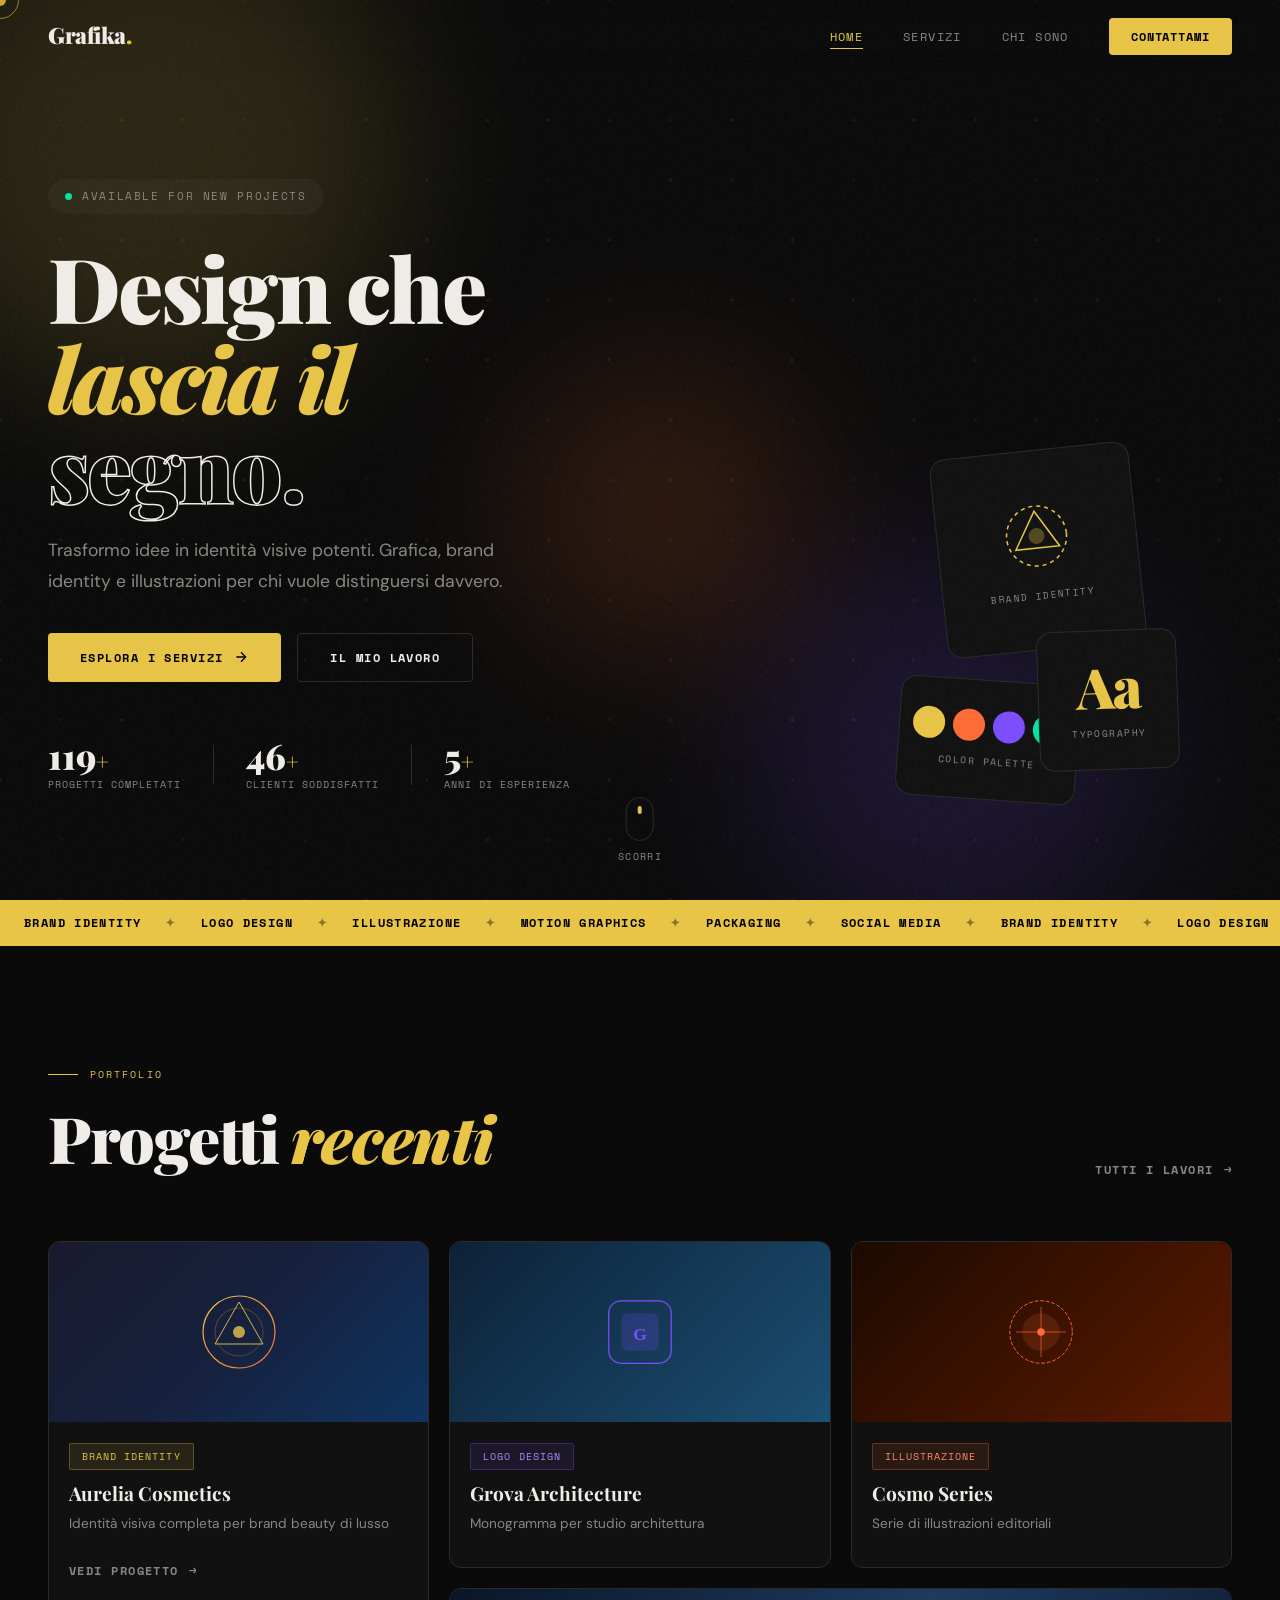
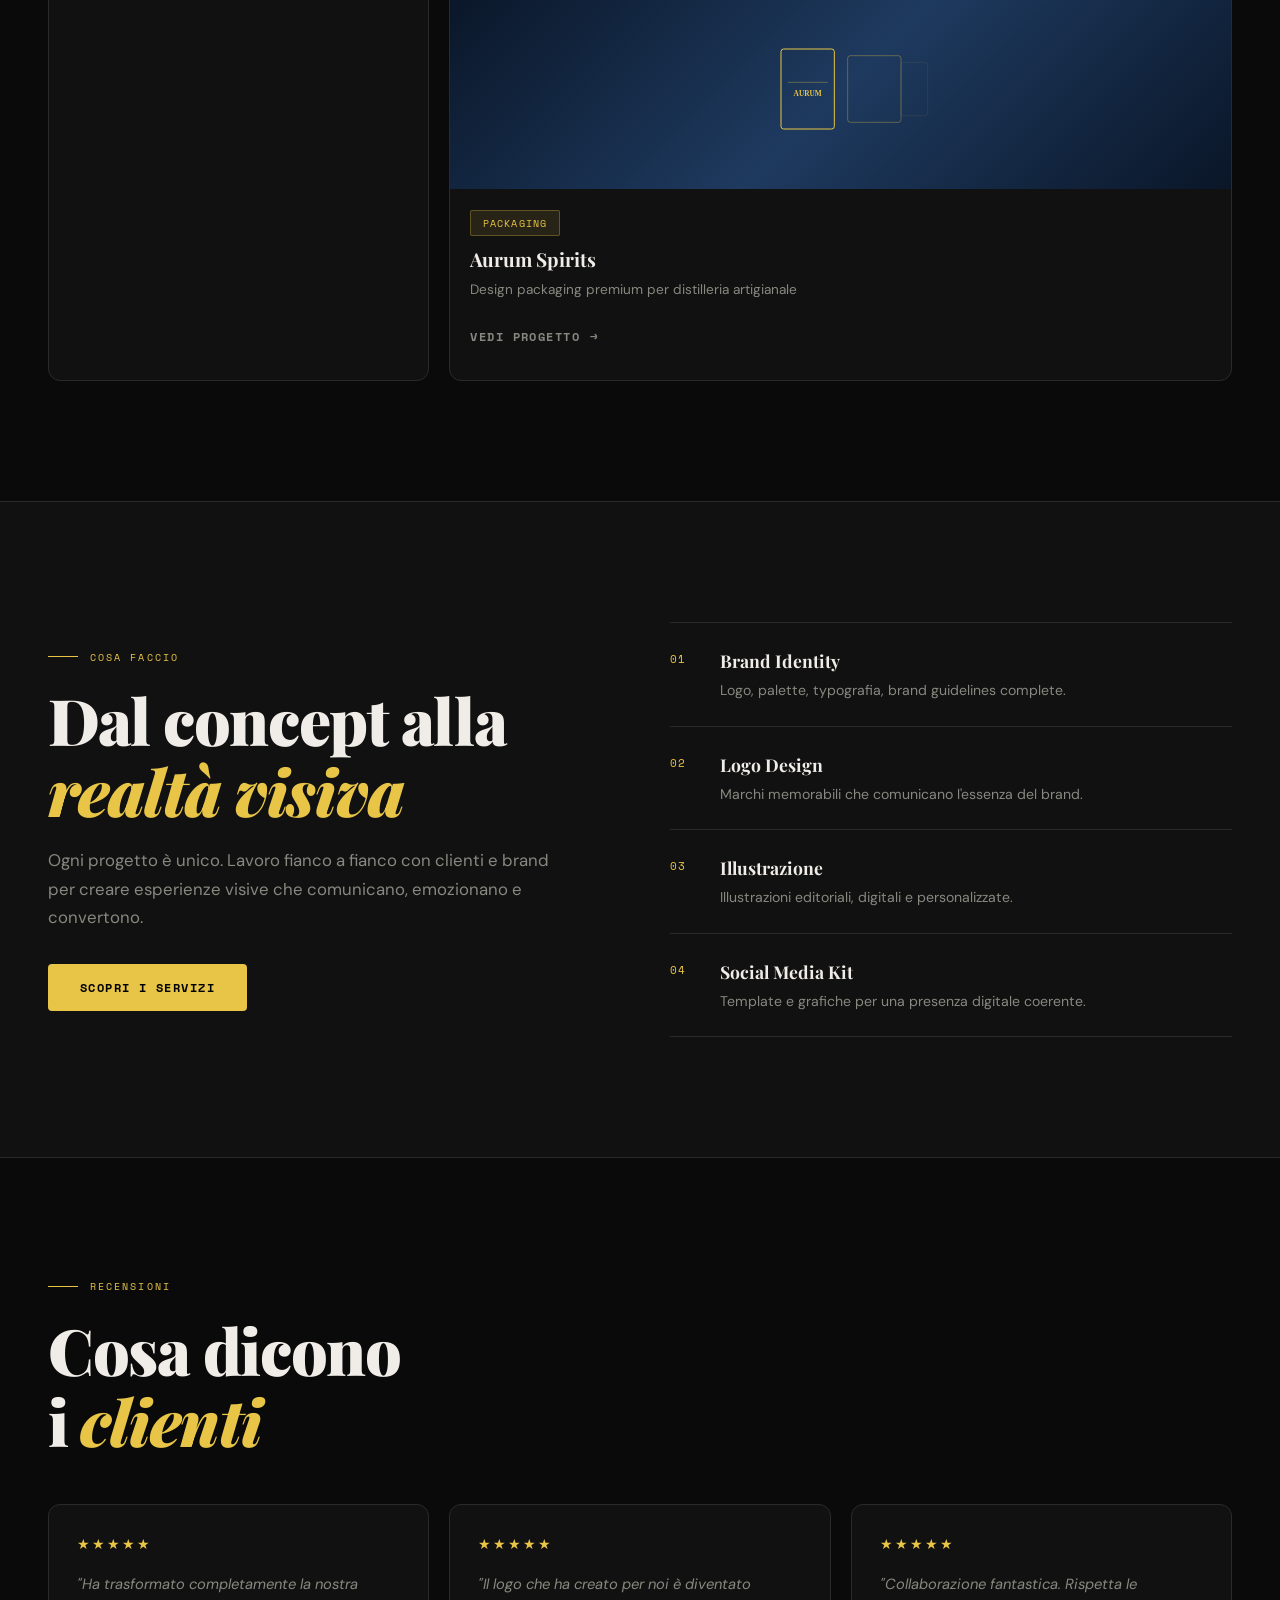
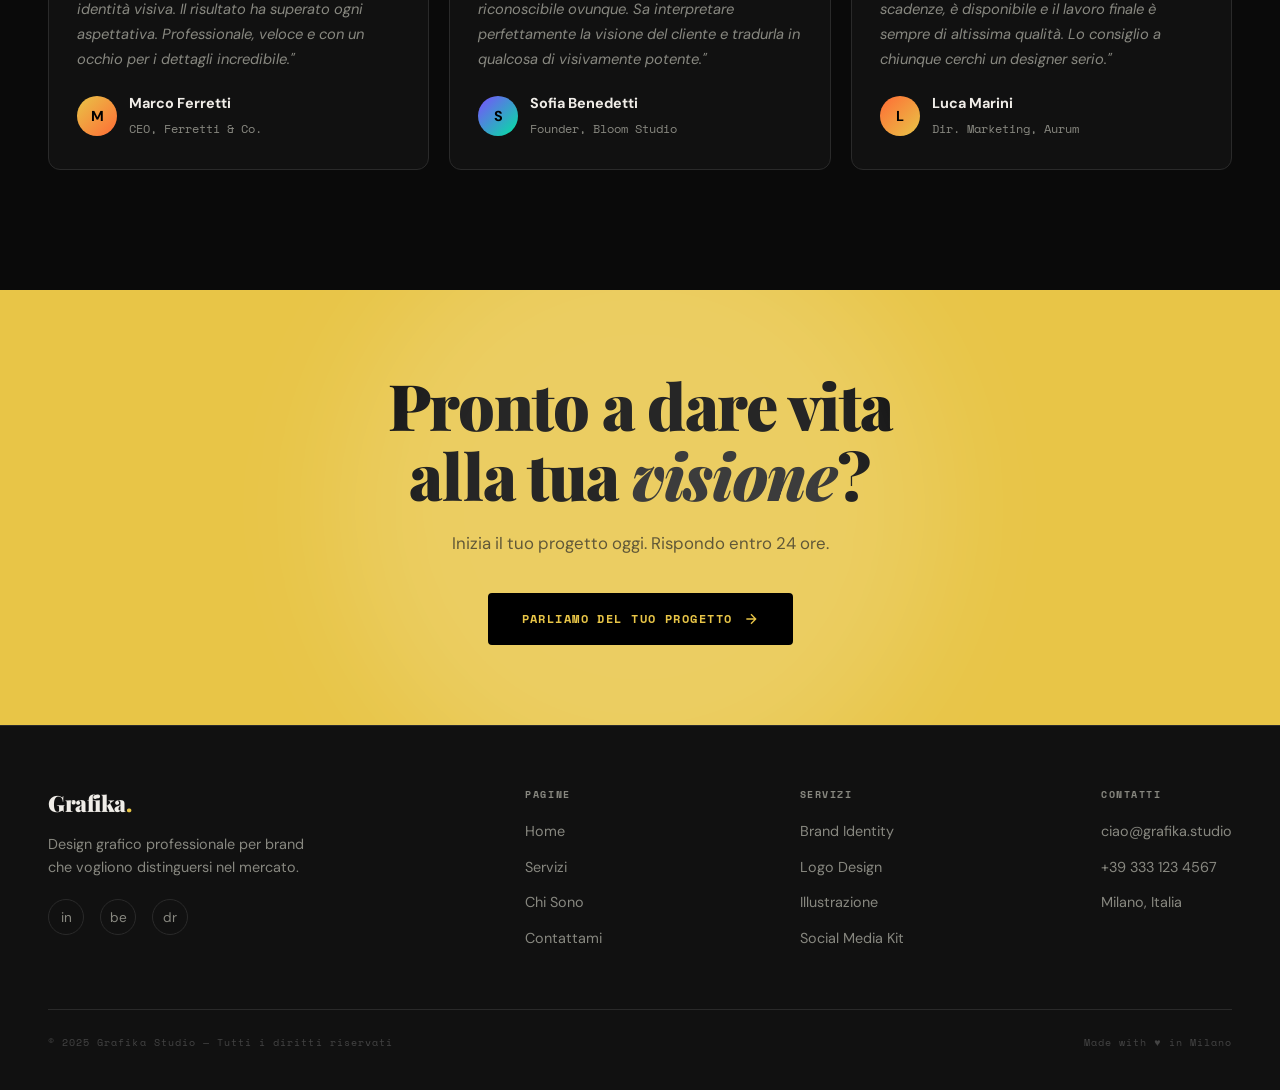
==== commit f860dda3: "wrdfegrthryukilukyujhg" ====
--- a/index.html
+++ b/index.html
@@ -1,701 +1,391 @@
+<!-- ============================================
+     HOME PAGE — index.html
+     ============================================ -->
 <!DOCTYPE html>
 <html lang="it">
 <head>
   <meta charset="UTF-8" />
   <meta name="viewport" content="width=device-width, initial-scale=1.0" />
-  <title>Grafika Studio — Design & Visual Identity</title>
-  <meta name="description" content="Studio di grafica professionale: loghi, brand identity, social media, stampa e web design." />
+  <title>Grafika Studio — Design che Lascia il Segno</title>
+  <meta name="description" content="Studio di design grafico professionale. Loghi, brand identity, illustrazioni e molto altro." />
   <link rel="stylesheet" href="style.css" />
-  <!-- Favicon placeholder -->
-  <link rel="icon" href="data:image/svg+xml,<svg xmlns='http://www.w3.org/2000/svg' viewBox='0 0 32 32'><text y='26' font-size='26'>✦</text></svg>" />
+  <link rel="stylesheet" href="home.css" />
 </head>
 <body>
 
-<!-- ══════════════════════════════════════════════════════════
-     CUSTOM CURSOR
-══════════════════════════════════════════════════════════ -->
-<div id="cursor"></div>
-<div id="cursor-ring"></div>
-
-<!-- ══════════════════════════════════════════════════════════
-     TOAST NOTIFICATION
-══════════════════════════════════════════════════════════ -->
-<div class="toast" id="toast"></div>
-
-<!-- ══════════════════════════════════════════════════════════
-     NAVIGATION
-══════════════════════════════════════════════════════════ -->
-<nav id="main-nav">
-  <a href="#home" class="nav-logo" data-page="page-home">Lollo Arts<span>.</span></a>
-
-  <ul class="nav-links">
-    <li><a href="#home"     data-page="page-home"     class="active">Home</a></li>
-    <li><a href="#services" data-page="page-services">Servizi</a></li>
-    <li><a href="#about"    data-page="page-about">Chi Sono</a></li>
-    <li><a href="#contact"  data-page="page-contact"  class="nav-cta">Contattami</a></li>
-  </ul>
-
-  <button class="hamburger" aria-label="Menu">
-    <span></span><span></span><span></span>
-  </button>
-</nav>
-
-<!-- Mobile menu -->
-<div class="mobile-menu" id="mobile-menu">
-  <button class="mobile-close" id="mobile-close">✕</button>
-  <a href="#home"     data-page="page-home">Home</a>
-  <a href="#services" data-page="page-services">Servizi</a>
-  <a href="#about"    data-page="page-about">Chi Sono</a>
-  <a href="#contact"  data-page="page-contact">Contattami</a>
-</div>
-
-
-<!-- ██████████████████████████████████████████████████████████
-     PAGE: HOME
-██████████████████████████████████████████████████████████ -->
-<section class="page active" id="page-home">
-
-  <!-- Hero -->
-  <div class="hero">
+  <!-- CURSOR -->
+  <div class="cursor" id="cursor"></div>
+  <div class="cursor-ring" id="cursorRing"></div>
+
+  <!-- NAV -->
+  <nav id="nav">
+    <a href="index.html" class="nav-logo">Grafika<span>.</span></a>
+    <ul class="nav-links">
+      <li><a href="index.html" class="active">Home</a></li>
+      <li><a href="servizi.html">Servizi</a></li>
+      <li><a href="chi-sono.html">Chi Sono</a></li>
+      <li><a href="contatti.html" class="nav-cta">Contattami</a></li>
+    </ul>
+    <button class="hamburger" id="hamburger" aria-label="Menu">
+      <span></span><span></span><span></span>
+    </button>
+  </nav>
+
+  <!-- MOBILE MENU -->
+  <div class="mobile-menu" id="mobileMenu">
+    <a href="index.html">Home</a>
+    <a href="servizi.html">Servizi</a>
+    <a href="chi-sono.html">Chi Sono</a>
+    <a href="contatti.html">Contattami</a>
+  </div>
+
+  <!-- HERO -->
+  <section class="hero">
     <div class="hero-bg">
-      <div class="hero-orb hero-orb-1"></div>
-      <div class="hero-orb hero-orb-2"></div>
-      <div class="hero-orb hero-orb-3"></div>
-      <div class="hero-grid"></div>
-    </div>
-
+      <div class="hero-orb orb1"></div>
+      <div class="hero-orb orb2"></div>
+      <div class="hero-orb orb3"></div>
+      <canvas id="heroCanvas"></canvas>
+    </div>
     <div class="hero-content">
-      <div class="hero-eyebrow">
-        <div class="hero-eyebrow-dot"></div>
-        Designer &amp; Grafico Pubblicitario
+      <div class="hero-label">
+        <span class="dot"></span>
+        Available for new projects
       </div>
       <h1 class="hero-title">
-        Trasformo idee<br>
-        <span class="line2">in grafica.</span>
+        Design che<br>
+        <em>lascia il</em><br>
+        <span class="hero-outline">segno.</span>
       </h1>
-      <p class="hero-desc">
-        Professionista creativo specializzato in grafica pubblicitaria, progettazione di loghi, materiali visivi e design digitale. Ogni progetto è pensato per raccontare una storia unica, costruita su misura per esprimere al meglio l'identità e i valori di chi rappresenta.
+      <p class="hero-sub">
+        Trasformo idee in identità visive potenti. Grafica, brand identity e illustrazioni per chi vuole distinguersi davvero.
       </p>
       <div class="hero-actions">
-        <button class="btn btn-primary" data-page="page-services">
-          Scopri i Servizi <span class="btn-icon">→</span>
-        </button>
-        <button class="btn btn-outline" data-page="page-contact">
-          Inizia un Progetto
-        </button>
-      </div>
-    </div>
-
-    <div class="hero-scroll">
-      <div class="hero-scroll-line"></div>
-      Scorri
+        <a href="servizi.html" class="btn btn-primary">
+          Esplora i Servizi
+          <svg width="16" height="16" viewBox="0 0 24 24" fill="none" stroke="currentColor" stroke-width="2"><path d="M5 12h14M12 5l7 7-7 7"/></svg>
+        </a>
+        <a href="chi-sono.html" class="btn btn-outline">Il mio lavoro</a>
+      </div>
+      <div class="hero-stats">
+        <div class="stat">
+          <span class="stat-num" data-target="120">0</span>
+          <span class="stat-label">Progetti completati</span>
+        </div>
+        <div class="stat-divider"></div>
+        <div class="stat">
+          <span class="stat-num" data-target="47">0</span>
+          <span class="stat-label">Clienti soddisfatti</span>
+        </div>
+        <div class="stat-divider"></div>
+        <div class="stat">
+          <span class="stat-num" data-target="6">0</span>
+          <span class="stat-label">Anni di esperienza</span>
+        </div>
+      </div>
+    </div>
+    <div class="hero-visual">
+      <div class="hero-card-stack">
+        <div class="hcard hcard1">
+          <div class="hcard-inner">
+            <svg viewBox="0 0 80 80" fill="none" xmlns="http://www.w3.org/2000/svg">
+              <circle cx="40" cy="40" r="30" stroke="#e8c547" stroke-width="1.5" stroke-dasharray="4 4"/>
+              <polygon points="40,15 62,52 18,52" fill="none" stroke="#e8c547" stroke-width="1.5"/>
+              <circle cx="40" cy="40" r="8" fill="#e8c547" opacity="0.3"/>
+            </svg>
+            <span>Brand Identity</span>
+          </div>
+        </div>
+        <div class="hcard hcard2">
+          <div class="hcard-inner hcard-inner2">
+            <div class="color-swatch-row">
+              <div class="sw" style="background:#e8c547"></div>
+              <div class="sw" style="background:#ff6b35"></div>
+              <div class="sw" style="background:#7c4dff"></div>
+              <div class="sw" style="background:#00e5a0"></div>
+            </div>
+            <span>Color Palette</span>
+          </div>
+        </div>
+        <div class="hcard hcard3">
+          <div class="hcard-inner hcard-inner3">
+            <div class="typo-preview">Aa</div>
+            <span>Typography</span>
+          </div>
+        </div>
+      </div>
+    </div>
+    <a href="#works" class="scroll-hint">
+      <div class="scroll-icon">
+        <div class="scroll-dot"></div>
+      </div>
+      <span>Scorri</span>
+    </a>
+  </section>
+
+  <!-- MARQUEE -->
+  <div class="marquee-wrap">
+    <div class="marquee-track">
+      <span>Brand Identity</span><span class="sep">✦</span>
+      <span>Logo Design</span><span class="sep">✦</span>
+      <span>Illustrazione</span><span class="sep">✦</span>
+      <span>Motion Graphics</span><span class="sep">✦</span>
+      <span>Packaging</span><span class="sep">✦</span>
+      <span>Social Media</span><span class="sep">✦</span>
+      <span>Brand Identity</span><span class="sep">✦</span>
+      <span>Logo Design</span><span class="sep">✦</span>
+      <span>Illustrazione</span><span class="sep">✦</span>
+      <span>Motion Graphics</span><span class="sep">✦</span>
+      <span>Packaging</span><span class="sep">✦</span>
+      <span>Social Media</span><span class="sep">✦</span>
     </div>
   </div>
 
-  <!-- Stats -->
-  <div class="stats-bar">
-    <div class="stat-item">
-      <div class="stat-number" data-target="4" data-suffix="+">0+</div>
-      <div class="stat-label">Clienti Soddisfatti</div>
-    </div>
-    <div class="stat-item">
-      <div class="stat-number" data-target="6" data-suffix="+">0+</div>
-      <div class="stat-label">Progetti Realizzati</div>
-    </div>
-    <div class="stat-item">
-      <div class="stat-number" data-target="5" data-suffix="">0</div>
-      <div class="stat-label">Anni di Esperienza</div>
-    </div>
-    <div class="stat-item">
-      <div class="stat-number" data-target="75" data-suffix="%">0%</div>
-      <div class="stat-label">Tasso di Soddisfazione</div>
-    </div>
-  </div>
-
-  <!-- Portfolio Preview -->
-  <div class="section portfolio-section">
-    <div class="portfolio-header">
-      <div>
-        <div class="section-tag">Portfolio</div>
-        <h2 class="section-title">Lavori <em>Recenti</em></h2>
-      </div>
-      <button class="btn btn-outline" data-page="page-services">
-        Tutti i Servizi <span class="btn-icon">→</span>
-      </button>
-    </div>
-
-    <div class="filter-tabs">
-      <button class="filter-tab active" data-filter="all">Tutti</button>
-      <button class="filter-tab" data-filter="brand">Brand Identity</button>
-      <button class="filter-tab" data-filter="logo">Loghi</button>
-      <button class="filter-tab" data-filter="social">Social Media</button>
-      <button class="filter-tab" data-filter="print">Stampa</button>
-      <button class="filter-tab" data-filter="web">Web Design</button>
-    </div>
-
-    <div class="portfolio-grid">
-      <div class="portfolio-item large pt-brand reveal" data-cat="brand">
-        <div class="portfolio-thumb">🎨</div>
-        <div class="portfolio-tag">Brand</div>
-        <div class="portfolio-overlay">
-          <div class="portfolio-info">
-            <h3>Lumière Café</h3>
-            <p>Brand Identity Completa</p>
-          </div>
-        </div>
-      </div>
-
-      <div class="portfolio-item pt-logo reveal" data-cat="logo">
-        <div class="portfolio-thumb">⬡</div>
-        <div class="portfolio-tag">Logo</div>
-        <div class="portfolio-overlay">
-          <div class="portfolio-info">
-            <h3>TechNova</h3>
-            <p>Logomark Design</p>
-          </div>
-        </div>
-      </div>
-
-      <div class="portfolio-item pt-social reveal" data-cat="social">
-        <div class="portfolio-thumb">📱</div>
-        <div class="portfolio-tag">Social</div>
-        <div class="portfolio-overlay">
-          <div class="portfolio-info">
-            <h3>Bloom Studio</h3>
-            <p>Social Media Kit</p>
-          </div>
-        </div>
-      </div>
-
-      <div class="portfolio-item pt-print reveal" data-cat="print">
-        <div class="portfolio-thumb">📄</div>
-        <div class="portfolio-tag">Stampa</div>
-        <div class="portfolio-overlay">
-          <div class="portfolio-info">
-            <h3>Notte Bianca 2024</h3>
-            <p>Poster &amp; Flyer</p>
-          </div>
-        </div>
-      </div>
-
-      <div class="portfolio-item large pt-web reveal" data-cat="web">
-        <div class="portfolio-thumb">🖥️</div>
-        <div class="portfolio-tag">Web</div>
-        <div class="portfolio-overlay">
-          <div class="portfolio-info">
-            <h3>Aromi Bistrot</h3>
-            <p>UI Design &amp; Prototipo</p>
-          </div>
-        </div>
-      </div>
-
-      <div class="portfolio-item pt-poster reveal" data-cat="print">
-        <div class="portfolio-thumb">✦</div>
-        <div class="portfolio-tag">Poster</div>
-        <div class="portfolio-overlay">
-          <div class="portfolio-info">
-            <h3>Arte &amp; Cultura</h3>
-            <p>Event Poster Series</p>
-          </div>
-        </div>
-      </div>
-    </div>
-  </div>
-
-  <!-- Process Section -->
-  <div class="section process-section">
-    <div class="section-tag">Come Lavoro</div>
-    <h2 class="section-title">Il Mio <em>Processo</em></h2>
-    <p class="section-subtitle">Un approccio strutturato per garantire risultati di qualità, rispettando tempi e aspettative.</p>
-
-    <div class="process-steps">
-      <div class="process-step reveal">
-        <div class="step-number">01</div>
-        <div class="step-icon">💬</div>
-        <div class="step-title">Brief</div>
-        <p class="step-desc">Ascolto le tue esigenze, definisco obiettivi e raccogliere tutte le informazioni necessarie per il progetto.</p>
-      </div>
-      <div class="process-step reveal">
-        <div class="step-number">02</div>
-        <div class="step-icon">🎯</div>
-        <div class="step-title">Concept</div>
-        <p class="step-desc">Sviluppo idee creative e direzioni visive da presentarti, per trovare insieme la strada giusta.</p>
-      </div>
-      <div class="process-step reveal">
-        <div class="step-number">03</div>
-        <div class="step-icon">✏️</div>
-        <div class="step-title">Design</div>
-        <p class="step-desc">Realizzo il progetto nei minimi dettagli, con revisioni incluse fino alla tua piena soddisfazione.</p>
-      </div>
-      <div class="process-step reveal">
-        <div class="step-number">04</div>
-        <div class="step-icon">🚀</div>
-        <div class="step-title">Consegna</div>
-        <p class="step-desc">Fornisco tutti i file in ogni formato necessario, pronti per la stampa o l'uso digitale.</p>
-      </div>
-    </div>
-  </div>
-
-  <!-- CTA Banner -->
-  <div class="cta-banner reveal">
-    <div class="section-tag" style="justify-content:center">Inizia Ora</div>
-    <h2 class="section-title">Hai un progetto <em>in mente?</em></h2>
-    <p>Parliamo del tuo prossimo progetto grafico e trasformiamo la tua visione in realtà.</p>
-    <button class="btn btn-primary" data-page="page-contact">
-      Contattami Ora <span class="btn-icon">→</span>
-    </button>
-  </div>
-
-  <!-- Footer -->
+  <!-- PORTFOLIO PREVIEW -->
+  <section class="section" id="works">
+    <div class="reveal">
+      <p class="section-label">Portfolio</p>
+      <div style="display:flex;justify-content:space-between;align-items:flex-end;gap:20px;flex-wrap:wrap;margin-bottom:48px;">
+        <h2 class="section-title">Progetti <em>recenti</em></h2>
+        <a href="servizi.html" class="btn btn-ghost">
+          Tutti i lavori <span class="arrow">→</span>
+        </a>
+      </div>
+    </div>
+    <div class="portfolio-grid reveal">
+      <div class="pitem pitem-large" data-category="Brand Identity">
+        <div class="pitem-img" style="background: linear-gradient(135deg, #1a1a2e 0%, #16213e 50%, #0f3460 100%);">
+          <div class="pitem-art art1">
+            <svg viewBox="0 0 200 200" xmlns="http://www.w3.org/2000/svg">
+              <defs>
+                <linearGradient id="g1" x1="0" y1="0" x2="1" y2="1">
+                  <stop offset="0%" stop-color="#e8c547"/>
+                  <stop offset="100%" stop-color="#ff6b35"/>
+                </linearGradient>
+              </defs>
+              <circle cx="100" cy="100" r="60" fill="none" stroke="url(#g1)" stroke-width="2"/>
+              <circle cx="100" cy="100" r="40" fill="none" stroke="url(#g1)" stroke-width="1" opacity="0.5"/>
+              <polygon points="100,50 140,120 60,120" fill="none" stroke="#e8c547" stroke-width="1.5"/>
+              <circle cx="100" cy="100" r="10" fill="#e8c547" opacity="0.8"/>
+            </svg>
+          </div>
+        </div>
+        <div class="pitem-info">
+          <span class="tag accent">Brand Identity</span>
+          <h3>Aurelia Cosmetics</h3>
+          <p>Identità visiva completa per brand beauty di lusso</p>
+          <a href="servizi.html" class="btn btn-ghost">Vedi progetto <span class="arrow">→</span></a>
+        </div>
+      </div>
+      <div class="pitem" data-category="Logo Design">
+        <div class="pitem-img" style="background: linear-gradient(135deg, #0d2137 0%, #1b4f72 100%);">
+          <div class="pitem-art art2">
+            <svg viewBox="0 0 160 160" xmlns="http://www.w3.org/2000/svg">
+              <rect x="30" y="30" width="100" height="100" rx="20" fill="none" stroke="#7c4dff" stroke-width="2"/>
+              <rect x="50" y="50" width="60" height="60" rx="10" fill="rgba(124,77,255,0.2)"/>
+              <text x="80" y="92" text-anchor="middle" fill="#7c4dff" font-size="28" font-weight="bold" font-family="serif">G</text>
+            </svg>
+          </div>
+        </div>
+        <div class="pitem-info">
+          <span class="tag purple">Logo Design</span>
+          <h3>Grova Architecture</h3>
+          <p>Monogramma per studio architettura</p>
+        </div>
+      </div>
+      <div class="pitem" data-category="Illustrazione">
+        <div class="pitem-img" style="background: linear-gradient(135deg, #1c0a00 0%, #5c1a00 100%);">
+          <div class="pitem-art art3">
+            <svg viewBox="0 0 160 160" xmlns="http://www.w3.org/2000/svg">
+              <circle cx="80" cy="80" r="50" fill="none" stroke="#ff6b35" stroke-width="1.5" stroke-dasharray="6 3"/>
+              <circle cx="80" cy="80" r="30" fill="rgba(255,107,53,0.15)"/>
+              <line x1="40" y1="80" x2="120" y2="80" stroke="#ff6b35" stroke-width="1"/>
+              <line x1="80" y1="40" x2="80" y2="120" stroke="#ff6b35" stroke-width="1"/>
+              <circle cx="80" cy="80" r="6" fill="#ff6b35"/>
+            </svg>
+          </div>
+        </div>
+        <div class="pitem-info">
+          <span class="tag orange">Illustrazione</span>
+          <h3>Cosmo Series</h3>
+          <p>Serie di illustrazioni editoriali</p>
+        </div>
+      </div>
+      <div class="pitem pitem-wide" data-category="Packaging">
+        <div class="pitem-img" style="background: linear-gradient(135deg, #0a1628 0%, #1e3a5f 50%, #0a1628 100%);">
+          <div class="pitem-art art4">
+            <svg viewBox="0 0 300 160" xmlns="http://www.w3.org/2000/svg">
+              <rect x="60" y="20" width="80" height="120" rx="4" fill="none" stroke="#e8c547" stroke-width="1.5"/>
+              <rect x="160" y="30" width="80" height="100" rx="4" fill="none" stroke="#e8c547" stroke-width="1" opacity="0.5"/>
+              <rect x="240" y="40" width="40" height="80" rx="4" fill="none" stroke="#e8c547" stroke-width="0.5" opacity="0.25"/>
+              <text x="100" y="90" text-anchor="middle" fill="#e8c547" font-size="11" font-family="serif" font-weight="bold">AURUM</text>
+              <line x1="70" y1="70" x2="130" y2="70" stroke="#e8c547" stroke-width="0.5"/>
+            </svg>
+          </div>
+        </div>
+        <div class="pitem-info">
+          <span class="tag accent">Packaging</span>
+          <h3>Aurum Spirits</h3>
+          <p>Design packaging premium per distilleria artigianale</p>
+          <a href="servizi.html" class="btn btn-ghost">Vedi progetto <span class="arrow">→</span></a>
+        </div>
+      </div>
+    </div>
+  </section>
+
+  <!-- SERVICES TEASER -->
+  <section style="background: var(--surface); border-top: 1px solid var(--border); border-bottom: 1px solid var(--border);">
+    <div class="section">
+      <div class="grid-2 reveal">
+        <div>
+          <p class="section-label">Cosa faccio</p>
+          <h2 class="section-title">Dal concept alla<br><em>realtà visiva</em></h2>
+          <p class="section-sub" style="margin-bottom:32px;">
+            Ogni progetto è unico. Lavoro fianco a fianco con clienti e brand per creare esperienze visive che comunicano, emozionano e convertono.
+          </p>
+          <a href="servizi.html" class="btn btn-primary">Scopri i servizi</a>
+        </div>
+        <div class="services-list">
+          <div class="svc-item">
+            <div class="svc-num">01</div>
+            <div>
+              <h4>Brand Identity</h4>
+              <p>Logo, palette, typografia, brand guidelines complete.</p>
+            </div>
+          </div>
+          <div class="svc-item">
+            <div class="svc-num">02</div>
+            <div>
+              <h4>Logo Design</h4>
+              <p>Marchi memorabili che comunicano l'essenza del brand.</p>
+            </div>
+          </div>
+          <div class="svc-item">
+            <div class="svc-num">03</div>
+            <div>
+              <h4>Illustrazione</h4>
+              <p>Illustrazioni editoriali, digitali e personalizzate.</p>
+            </div>
+          </div>
+          <div class="svc-item">
+            <div class="svc-num">04</div>
+            <div>
+              <h4>Social Media Kit</h4>
+              <p>Template e grafiche per una presenza digitale coerente.</p>
+            </div>
+          </div>
+        </div>
+      </div>
+    </div>
+  </section>
+
+  <!-- TESTIMONIALS -->
+  <section class="section">
+    <div class="reveal">
+      <p class="section-label">Recensioni</p>
+      <h2 class="section-title">Cosa dicono<br>i <em>clienti</em></h2>
+    </div>
+    <div class="testimonials-grid reveal">
+      <div class="tcard">
+        <div class="tcard-stars">★★★★★</div>
+        <p>"Ha trasformato completamente la nostra identità visiva. Il risultato ha superato ogni aspettativa. Professionale, veloce e con un occhio per i dettagli incredibile."</p>
+        <div class="tcard-author">
+          <div class="tcard-avatar" style="background: linear-gradient(135deg, #e8c547, #ff6b35);">M</div>
+          <div>
+            <strong>Marco Ferretti</strong>
+            <span>CEO, Ferretti & Co.</span>
+          </div>
+        </div>
+      </div>
+      <div class="tcard">
+        <div class="tcard-stars">★★★★★</div>
+        <p>"Il logo che ha creato per noi è diventato riconoscibile ovunque. Sa interpretare perfettamente la visione del cliente e tradurla in qualcosa di visivamente potente."</p>
+        <div class="tcard-author">
+          <div class="tcard-avatar" style="background: linear-gradient(135deg, #7c4dff, #00e5a0);">S</div>
+          <div>
+            <strong>Sofia Benedetti</strong>
+            <span>Founder, Bloom Studio</span>
+          </div>
+        </div>
+      </div>
+      <div class="tcard">
+        <div class="tcard-stars">★★★★★</div>
+        <p>"Collaborazione fantastica. Rispetta le scadenze, è disponibile e il lavoro finale è sempre di altissima qualità. Lo consiglio a chiunque cerchi un designer serio."</p>
+        <div class="tcard-author">
+          <div class="tcard-avatar" style="background: linear-gradient(135deg, #ff6b35, #e8c547);">L</div>
+          <div>
+            <strong>Luca Marini</strong>
+            <span>Dir. Marketing, Aurum</span>
+          </div>
+        </div>
+      </div>
+    </div>
+  </section>
+
+  <!-- CTA BAND -->
+  <section class="cta-band">
+    <div class="cta-band-inner">
+      <div class="cta-band-orb"></div>
+      <h2 class="section-title" style="color:#000;">Pronto a dare vita<br>alla tua <em style="color:#1a1a1a;">visione</em>?</h2>
+      <p style="color:rgba(0,0,0,0.7);margin-bottom:36px;font-size:1.05rem;">Inizia il tuo progetto oggi. Rispondo entro 24 ore.</p>
+      <a href="contatti.html" class="btn" style="background:#000;color:var(--accent);border:2px solid #000;">
+        Parliamo del tuo progetto
+        <svg width="16" height="16" viewBox="0 0 24 24" fill="none" stroke="currentColor" stroke-width="2"><path d="M5 12h14M12 5l7 7-7 7"/></svg>
+      </a>
+    </div>
+  </section>
+
+  <!-- FOOTER -->
   <footer>
-    <div class="footer-logo">Grafika<span>.</span></div>
-    <ul class="footer-links">
-      <li><a href="#home"     data-page="page-home">Home</a></li>
-      <li><a href="#services" data-page="page-services">Servizi</a></li>
-      <li><a href="#about"    data-page="page-about">Chi Sono</a></li>
-      <li><a href="#contact"  data-page="page-contact">Contatti</a></li>
-    </ul>
-    <p class="footer-copy">© 2025 Grafika Studio. Tutti i diritti riservati.</p>
+    <div class="footer-inner">
+      <div class="footer-top">
+        <div class="footer-brand">
+          <a href="index.html" class="nav-logo">Grafika<span>.</span></a>
+          <p>Design grafico professionale per brand che vogliono distinguersi nel mercato.</p>
+          <div class="social-links" style="margin-top:20px;">
+            <a href="#" title="Instagram" onclick="showToast('Instagram coming soon!')">in</a>
+            <a href="#" title="Behance" onclick="showToast('Behance coming soon!')">be</a>
+            <a href="#" title="Dribbble" onclick="showToast('Dribbble coming soon!')">dr</a>
+          </div>
+        </div>
+        <div class="footer-links">
+          <h4>Pagine</h4>
+          <ul>
+            <li><a href="index.html">Home</a></li>
+            <li><a href="servizi.html">Servizi</a></li>
+            <li><a href="chi-sono.html">Chi Sono</a></li>
+            <li><a href="contatti.html">Contattami</a></li>
+          </ul>
+        </div>
+        <div class="footer-links">
+          <h4>Servizi</h4>
+          <ul>
+            <li><a href="servizi.html">Brand Identity</a></li>
+            <li><a href="servizi.html">Logo Design</a></li>
+            <li><a href="servizi.html">Illustrazione</a></li>
+            <li><a href="servizi.html">Social Media Kit</a></li>
+          </ul>
+        </div>
+        <div class="footer-links">
+          <h4>Contatti</h4>
+          <ul>
+            <li><a href="mailto:ciao@grafika.studio">ciao@grafika.studio</a></li>
+            <li><a href="tel:+393331234567">+39 333 123 4567</a></li>
+            <li><a onclick="showToast('Milano, Italia 🇮🇹')">Milano, Italia</a></li>
+          </ul>
+        </div>
+      </div>
+      <div class="footer-bottom">
+        <span>© 2025 Grafika Studio — Tutti i diritti riservati</span>
+        <span>Made with ♥ in Milano</span>
+      </div>
+    </div>
   </footer>
 
-</section>
-
-
-<!-- ██████████████████████████████████████████████████████████
-     PAGE: SERVIZI
-██████████████████████████████████████████████████████████ -->
-<section class="page" id="page-services">
-
-  <div class="services-hero">
-    <div class="section-tag" style="justify-content:center">Cosa Offro</div>
-    <h1 class="section-title">Servizi <em>Grafici</em></h1>
-    <p class="section-subtitle" style="margin:0 auto">
-      Dall'identità visiva al singolo elemento grafico: soluzioni creative su misura per ogni esigenza.
-    </p>
-  </div>
-
-  <div class="service-cards">
-
-    <div class="service-card reveal" style="--card-color: #e8c97e">
-      <span class="service-icon">🎨</span>
-      <h3 class="service-name">Brand Identity</h3>
-      <p class="service-desc">Costruisco un'identità visiva coerente e memorabile, che rappresenti i valori del tuo brand in ogni punto di contatto.</p>
-      <ul class="service-list">
-        <li>Logo in tutti i formati</li>
-        <li>Palette colori &amp; tipografia</li>
-        <li>Brand guidelines completo</li>
-        <li>Papeleria &amp; cancelleria</li>
-        <li>Mockup professionali</li>
-      </ul>
-      <div class="service-price">
-        <span class="service-price-from">da</span>
-        <span class="service-price-amount">€ 450</span>
-      </div>
-      <button class="btn btn-primary" data-page="page-contact">Richiedi Info →</button>
-    </div>
-
-    <div class="service-card reveal" style="--card-color: #c47aff">
-      <span class="service-icon">⬡</span>
-      <h3 class="service-name">Logo Design</h3>
-      <p class="service-desc">Un logo unico e scalabile che comunica la tua identità con impatto, semplicità e riconoscibilità immediata.</p>
-      <ul class="service-list">
-        <li>3 proposte iniziali</li>
-        <li>2 round di revisioni</li>
-        <li>File vettoriali (AI, SVG, EPS)</li>
-        <li>Versioni colore &amp; B/N</li>
-        <li>Licenza commerciale completa</li>
-      </ul>
-      <div class="service-price">
-        <span class="service-price-from">da</span>
-        <span class="service-price-amount">€ 180</span>
-      </div>
-      <button class="btn btn-primary" data-page="page-contact">Richiedi Info →</button>
-    </div>
-
-    <div class="service-card reveal" style="--card-color: #78e8d0">
-      <span class="service-icon">📱</span>
-      <h3 class="service-name">Social Media Design</h3>
-      <p class="service-desc">Template grafici coerenti per Instagram, Facebook, LinkedIn e TikTok che aumentano engagement e riconoscibilità.</p>
-      <ul class="service-list">
-        <li>Template feed &amp; stories</li>
-        <li>Copertine &amp; highlight icons</li>
-        <li>Grafiche per annunci (ads)</li>
-        <li>Pack da 10 post</li>
-        <li>File editabili Canva / Figma</li>
-      </ul>
-      <div class="service-price">
-        <span class="service-price-from">da</span>
-        <span class="service-price-amount">€ 120</span>
-        <span class="service-price-unit">/ pack</span>
-      </div>
-      <button class="btn btn-primary" data-page="page-contact">Richiedi Info →</button>
-    </div>
-
-    <div class="service-card reveal" style="--card-color: #ff8a65">
-      <span class="service-icon">📄</span>
-      <h3 class="service-name">Materiali a Stampa</h3>
-      <p class="service-desc">Biglietti da visita, flyer, brochure, manifesti e tutto ciò che serve per una presenza fisica curata e professionale.</p>
-      <ul class="service-list">
-        <li>Biglietti da visita</li>
-        <li>Flyer &amp; volantini</li>
-        <li>Brochure &amp; cataloghi</li>
-        <li>Manifesti &amp; poster</li>
-        <li>Packaging &amp; etichette</li>
-      </ul>
-      <div class="service-price">
-        <span class="service-price-from">da</span>
-        <span class="service-price-amount">€ 80</span>
-      </div>
-      <button class="btn btn-primary" data-page="page-contact">Richiedi Info →</button>
-    </div>
-
-    <div class="service-card reveal" style="--card-color: #4fc3f7">
-      <span class="service-icon">🖥️</span>
-      <h3 class="service-name">UI / Web Design</h3>
-      <p class="service-desc">Progettazione di interfacce web moderne, user-friendly e visivamente impeccabili. Wireframe, mockup e prototipi interattivi.</p>
-      <ul class="service-list">
-        <li>Wireframe &amp; architettura</li>
-        <li>UI Design in Figma</li>
-        <li>Prototipo interattivo</li>
-        <li>Design system</li>
-        <li>Handoff per sviluppatori</li>
-      </ul>
-      <div class="service-price">
-        <span class="service-price-from">da</span>
-        <span class="service-price-amount">€ 350</span>
-      </div>
-      <button class="btn btn-primary" data-page="page-contact">Richiedi Info →</button>
-    </div>
-
-    <div class="service-card reveal" style="--card-color: #aed581">
-      <span class="service-icon">✦</span>
-      <h3 class="service-name">Illustrazione Digitale</h3>
-      <p class="service-desc">Illustrazioni personalizzate per editorial, packaging, merchandise o qualsiasi necessità creativa del tuo progetto.</p>
-      <ul class="service-list">
-        <li>Illustrazioni vettoriali</li>
-        <li>Character design</li>
-        <li>Pattern &amp; texture</li>
-        <li>Icone personalizzate</li>
-        <li>Stile adattato al brand</li>
-      </ul>
-      <div class="service-price">
-        <span class="service-price-from">da</span>
-        <span class="service-price-amount">€ 150</span>
-      </div>
-      <button class="btn btn-primary" data-page="page-contact">Richiedi Info →</button>
-    </div>
-
-  </div>
-
-  <!-- CTA Banner -->
-  <div class="cta-banner reveal" style="margin-bottom:5rem">
-    <div class="section-tag" style="justify-content:center">Preventivo Gratuito</div>
-    <h2 class="section-title">Non trovi quello <em>che cerchi?</em></h2>
-    <p>Ogni progetto è unico. Contattami per un preventivo personalizzato senza impegno.</p>
-    <button class="btn btn-primary" data-page="page-contact">
-      Parliamone <span class="btn-icon">→</span>
-    </button>
-  </div>
-
-  <footer>
-    <div class="footer-logo">Grafika<span>.</span></div>
-    <ul class="footer-links">
-      <li><a href="#home"     data-page="page-home">Home</a></li>
-      <li><a href="#services" data-page="page-services">Servizi</a></li>
-      <li><a href="#about"    data-page="page-about">Chi Sono</a></li>
-      <li><a href="#contact"  data-page="page-contact">Contatti</a></li>
-    </ul>
-    <p class="footer-copy">© 2025 Grafika Studio.</p>
-  </footer>
-
-</section>
-
-
-<!-- ██████████████████████████████████████████████████████████
-     PAGE: CHI SONO
-██████████████████████████████████████████████████████████ -->
-<section class="page" id="page-about">
-
-  <div class="about-hero">
-    <!-- Image column -->
-    <div class="about-img-wrap reveal">
-      <div class="about-img-frame">
-        🎨
-        <div class="about-img-deco"></div>
-      </div>
-      <div class="about-badge">
-        <div class="about-badge-num">8+</div>
-        <div class="about-badge-text">Anni di<br>Esperienza</div>
-      </div>
-    </div>
-
-    <!-- Text column -->
-    <div class="about-text reveal">
-      <div class="section-tag">Chi Sono</div>
-      <h1 class="section-title">Ciao, sono<br><em>Alex Romano</em></h1>
-
-      <p class="about-bio">
-        Sono un graphic designer freelance con sede a Milano, specializzato in brand identity e comunicazione visiva. Lavoro con startup, PMI e professionisti per trasformare idee in esperienze visive memorabili.
-      </p>
-      <p class="about-bio">
-        La mia filosofia di design si basa su tre pilastri: <strong style="color:var(--text)">semplicità</strong>, <strong style="color:var(--text)">coerenza</strong> e <strong style="color:var(--text)">impatto</strong>. Ogni pixel ha uno scopo, ogni scelta cromatica racconta qualcosa.
-      </p>
-
-      <div class="skills-grid">
-        <div class="skill-item">
-          <div class="skill-name">Brand Identity <span>95%</span></div>
-          <div class="skill-bar"><div class="skill-fill" style="width:95%"></div></div>
-        </div>
-        <div class="skill-item">
-          <div class="skill-name">Logo Design <span>92%</span></div>
-          <div class="skill-bar"><div class="skill-fill" style="width:92%"></div></div>
-        </div>
-        <div class="skill-item">
-          <div class="skill-name">UI / Web Design <span>85%</span></div>
-          <div class="skill-bar"><div class="skill-fill" style="width:85%"></div></div>
-        </div>
-        <div class="skill-item">
-          <div class="skill-name">Illustrazione <span>78%</span></div>
-          <div class="skill-bar"><div class="skill-fill" style="width:78%"></div></div>
-        </div>
-        <div class="skill-item">
-          <div class="skill-name">Social Media Design <span>90%</span></div>
-          <div class="skill-bar"><div class="skill-fill" style="width:90%"></div></div>
-        </div>
-        <div class="skill-item">
-          <div class="skill-name">Stampa &amp; Packaging <span>88%</span></div>
-          <div class="skill-bar"><div class="skill-fill" style="width:88%"></div></div>
-        </div>
-      </div>
-
-      <button class="btn btn-primary" data-page="page-contact">
-        Lavoriamo Insieme <span class="btn-icon">→</span>
-      </button>
-    </div>
-  </div>
-
-  <!-- Tools -->
-  <div class="about-tools">
-    <div class="section-tag">Strumenti</div>
-    <h2 class="section-title">Software <em>&amp; Tools</em></h2>
-    <div class="tools-grid">
-      <div class="tool-chip"><span class="tool-chip-icon">🖊️</span> Adobe Illustrator</div>
-      <div class="tool-chip"><span class="tool-chip-icon">📷</span> Adobe Photoshop</div>
-      <div class="tool-chip"><span class="tool-chip-icon">📰</span> Adobe InDesign</div>
-      <div class="tool-chip"><span class="tool-chip-icon">🎬</span> Adobe After Effects</div>
-      <div class="tool-chip"><span class="tool-chip-icon">🔷</span> Figma</div>
-      <div class="tool-chip"><span class="tool-chip-icon">🖌️</span> Procreate</div>
-      <div class="tool-chip"><span class="tool-chip-icon">⬛</span> Canva Pro</div>
-      <div class="tool-chip"><span class="tool-chip-icon">🌊</span> Affinity Suite</div>
-      <div class="tool-chip"><span class="tool-chip-icon">📐</span> Sketch</div>
-      <div class="tool-chip"><span class="tool-chip-icon">🎨</span> Blender (3D)</div>
-    </div>
-  </div>
-
-  <!-- Testimonials mini-section -->
-  <div class="section" style="background:var(--bg)">
-    <div class="section-tag">Clienti</div>
-    <h2 class="section-title">Cosa Dicono <em>di Me</em></h2>
-
-    <div style="display:grid;grid-template-columns:repeat(3,1fr);gap:1.5rem;margin-top:3rem">
-
-      <div class="service-card reveal" style="--card-color:var(--accent)">
-        <p style="color:var(--muted);font-size:.95rem;line-height:1.8;margin-bottom:1.5rem">
-          "Alex ha trasformato completamente l'immagine del nostro brand. Professionale, creativo e sempre puntuale nelle consegne. Lo consiglio vivamente."
-        </p>
-        <div style="display:flex;align-items:center;gap:.75rem">
-          <div style="width:40px;height:40px;border-radius:50%;background:linear-gradient(135deg,#e8c97e,#c47aff);display:flex;align-items:center;justify-content:center;font-size:1.1rem">👩</div>
-          <div>
-            <div style="font-weight:600;font-size:.9rem">Martina F.</div>
-            <div style="font-size:.78rem;color:var(--muted)">CEO, Bloom Studio</div>
-          </div>
-        </div>
-      </div>
-
-      <div class="service-card reveal" style="--card-color:var(--accent2)">
-        <p style="color:var(--muted);font-size:.95rem;line-height:1.8;margin-bottom:1.5rem">
-          "Il logo che ha realizzato per noi è esattamente quello che cercavamo: semplice, moderno e potente. Ha capito al volo la nostra visione."
-        </p>
-        <div style="display:flex;align-items:center;gap:.75rem">
-          <div style="width:40px;height:40px;border-radius:50%;background:linear-gradient(135deg,#c47aff,#78e8d0);display:flex;align-items:center;justify-content:center;font-size:1.1rem">👨</div>
-          <div>
-            <div style="font-weight:600;font-size:.9rem">Lorenzo M.</div>
-            <div style="font-size:.78rem;color:var(--muted)">Founder, TechNova</div>
-          </div>
-        </div>
-      </div>
-
-      <div class="service-card reveal" style="--card-color:var(--accent3)">
-        <p style="color:var(--muted);font-size:.95rem;line-height:1.8;margin-bottom:1.5rem">
-          "Collaboro con Alex da due anni per tutti i materiali social del mio brand. Ogni progetto è una sorpresa positiva. Creativo, veloce e affidabile."
-        </p>
-        <div style="display:flex;align-items:center;gap:.75rem">
-          <div style="width:40px;height:40px;border-radius:50%;background:linear-gradient(135deg,#78e8d0,#e8c97e);display:flex;align-items:center;justify-content:center;font-size:1.1rem">👩</div>
-          <div>
-            <div style="font-weight:600;font-size:.9rem">Sara G.</div>
-            <div style="font-size:.78rem;color:var(--muted)">Owner, Aromi Bistrot</div>
-          </div>
-        </div>
-      </div>
-
-    </div>
-  </div>
-
-  <footer>
-    <div class="footer-logo">Grafika<span>.</span></div>
-    <ul class="footer-links">
-      <li><a href="#home"     data-page="page-home">Home</a></li>
-      <li><a href="#services" data-page="page-services">Servizi</a></li>
-      <li><a href="#about"    data-page="page-about">Chi Sono</a></li>
-      <li><a href="#contact"  data-page="page-contact">Contatti</a></li>
-    </ul>
-    <p class="footer-copy">© 2025 Grafika Studio.</p>
-  </footer>
-
-</section>
-
-
-<!-- ██████████████████████████████████████████████████████████
-     PAGE: CONTATTAMI
-██████████████████████████████████████████████████████████ -->
-<section class="page" id="page-contact">
-
-  <div class="contact-wrap">
-
-    <!-- Left: info -->
-    <div class="contact-info">
-      <div class="section-tag">Contatti</div>
-      <h1 class="section-title">Iniziamo a<br><em>Collaborare</em></h1>
-      <p class="section-subtitle" style="margin-bottom:2.5rem">
-        Hai un progetto in mente? Scrivimi e riceverai una risposta entro 24 ore lavorative con un primo preventivo.
-      </p>
-
-      <div class="contact-method reveal">
-        <div class="contact-method-icon">📧</div>
-        <div>
-          <div class="contact-method-label">Email</div>
-          <div class="contact-method-value">ciao@grafikastudio.it</div>
-        </div>
-      </div>
-
-      <div class="contact-method reveal">
-        <div class="contact-method-icon">📞</div>
-        <div>
-          <div class="contact-method-label">Telefono / WhatsApp</div>
-          <div class="contact-method-value">+39 333 456 7890</div>
-        </div>
-      </div>
-
-      <div class="contact-method reveal">
-        <div class="contact-method-icon">📍</div>
-        <div>
-          <div class="contact-method-label">Sede</div>
-          <div class="contact-method-value">Milano, Italia — Lavoro da remoto</div>
-        </div>
-      </div>
-
-      <div class="contact-method reveal">
-        <div class="contact-method-icon">🕐</div>
-        <div>
-          <div class="contact-method-label">Disponibilità</div>
-          <div class="contact-method-value">Lun – Ven, 9:00 – 18:00</div>
-        </div>
-      </div>
-
-      <div class="social-row">
-        <a class="social-btn" href="#" title="Instagram">📸</a>
-        <a class="social-btn" href="#" title="Behance">🅱</a>
-        <a class="social-btn" href="#" title="Dribbble">🏀</a>
-        <a class="social-btn" href="#" title="LinkedIn">💼</a>
-      </div>
-    </div>
-
-    <!-- Right: form -->
-    <div class="contact-form-wrap reveal">
-      <h2 class="form-title">Inviami un messaggio</h2>
-      <p class="form-subtitle">Compila il modulo e ti rispondo il prima possibile.</p>
-
-      <form id="contact-form" novalidate>
-
-        <div class="form-row">
-          <div class="form-group">
-            <label class="form-label" for="f-name">Nome *</label>
-            <input class="form-input" id="f-name" type="text" placeholder="Mario Rossi" required />
-          </div>
-          <div class="form-group">
-            <label class="form-label" for="f-email">Email *</label>
-            <input class="form-input" id="f-email" type="email" placeholder="mario@email.it" required />
-          </div>
-        </div>
-
-        <div class="form-group">
-          <label class="form-label" for="f-company">Azienda / Brand</label>
-          <input class="form-input" id="f-company" type="text" placeholder="(opzionale)" />
-        </div>
-
-        <div class="form-group">
-          <label class="form-label" for="f-service">Servizio di Interesse *</label>
-          <select class="form-select" id="f-service" required>
-            <option value="" disabled selected>Seleziona un servizio…</option>
-            <option value="brand">Brand Identity</option>
-            <option value="logo">Logo Design</option>
-            <option value="social">Social Media Design</option>
-            <option value="print">Materiali a Stampa</option>
-            <option value="web">UI / Web Design</option>
-            <option value="illustration">Illustrazione Digitale</option>
-            <option value="other">Altro</option>
-          </select>
-        </div>
-
-        <div class="form-group">
-          <label class="form-label">Budget Indicativo</label>
-          <div class="budget-chips">
-            <button type="button" class="budget-chip">€ 100 – 300</button>
-            <button type="button" class="budget-chip">€ 300 – 600</button>
-            <button type="button" class="budget-chip">€ 600 – 1.200</button>
-            <button type="button" class="budget-chip">€ 1.200+</button>
-            <button type="button" class="budget-chip">Da definire</button>
-          </div>
-        </div>
-
-        <div class="form-group">
-          <label class="form-label" for="f-msg">Descrivi il Progetto *</label>
-          <textarea class="form-textarea" id="f-msg" placeholder="Raccontami del tuo progetto, il settore, i colori che ami, la scadenza, tutto quello che ritieni utile…" required></textarea>
-        </div>
-
-        <div id="success-msg" class="success-msg">
-          <div class="success-icon">🎉</div>
-          <strong>Messaggio ricevuto!</strong><br>
-          Ti risponderò entro 24 ore lavorative.
-        </div>
-
-        <div class="form-submit-row">
-          <button type="submit" class="btn btn-primary">
-            Invia Messaggio <span class="btn-icon">→</span>
-          </button>
-        </div>
-
-      </form>
-    </div>
-
-  </div>
-
-  <footer>
-    <div class="footer-logo">Grafika<span>.</span></div>
-    <ul class="footer-links">
-      <li><a href="#home"     data-page="page-home">Home</a></li>
-      <li><a href="#services" data-page="page-services">Servizi</a></li>
-      <li><a href="#about"    data-page="page-about">Chi Sono</a></li>
-      <li><a href="#contact"  data-page="page-contact">Contatti</a></li>
-    </ul>
-    <p class="footer-copy">© 2025 Grafika Studio.</p>
-  </footer>
-
-</section>
-
-
-<!-- ─── Scripts ────────────────────────────────────────────── -->
-<script src="main.js"></script>
-
+  <!-- TOAST -->
+  <div class="toast" id="toast"></div>
+
+  <script src="main.js"></script>
+  <script src="home.js"></script>
 </body>
 </html>
--- a/style.css
+++ b/style.css
@@ -1,1010 +1,472 @@
-/* ============================================================
-   GRAFIKA STUDIO — Main Stylesheet
-   ============================================================ */
-
-@import url('https://fonts.googleapis.com/css2?family=Playfair+Display:ital,wght@0,400;0,700;0,900;1,400&family=DM+Sans:wght@300;400;500;600&display=swap');
-
-/* ─── CSS Variables ─────────────────────────────────────── */
+/* ============================================
+   GRAFIKA STUDIO — Global Styles
+   ============================================ */
+
+@import url('https://fonts.googleapis.com/css2?family=Playfair+Display:ital,wght@0,400;0,700;0,900;1,400&family=DM+Sans:wght@300;400;500&family=Space+Mono:wght@400;700&display=swap');
+
 :root {
-  --bg:        #0a0a0f;
-  --bg2:       #111118;
-  --surface:   #1a1a26;
-  --border:    rgba(255,255,255,0.07);
-  --accent:    #d735ff;
-  --accent2:   #c47aff;
-  --accent3:   #78e8d0;
-  --text:      #f0eee8;
-  --muted:     #8a8898;
-  --font-head: 'Playfair Display', Georgia, serif;
+  --bg: #0a0a0a;
+  --surface: #111111;
+  --surface2: #1a1a1a;
+  --border: #2a2a2a;
+  --accent: #e8c547;
+  --accent2: #ff6b35;
+  --accent3: #7c4dff;
+  --text: #f0ede8;
+  --text-muted: #888880;
+  --text-dim: #444;
+
+  --font-display: 'Playfair Display', Georgia, serif;
   --font-body: 'DM Sans', sans-serif;
-  --radius:    12px;
+  --font-mono: 'Space Mono', monospace;
+
+  --nav-height: 72px;
+  --radius: 4px;
   --transition: 0.35s cubic-bezier(0.4, 0, 0.2, 1);
 }
 
-/* ─── Reset & Base ──────────────────────────────────────── */
-*, *::before, *::after { box-sizing: border-box; margin: 0; padding: 0; }
-
-html { scroll-behavior: smooth; }
+*, *::before, *::after {
+  box-sizing: border-box;
+  margin: 0;
+  padding: 0;
+}
+
+html {
+  scroll-behavior: smooth;
+  font-size: 16px;
+}
 
 body {
+  font-family: var(--font-body);
   background: var(--bg);
   color: var(--text);
-  font-family: var(--font-body);
-  font-size: 16px;
-  line-height: 1.7;
+  line-height: 1.6;
   overflow-x: hidden;
   cursor: none;
 }
 
-a { color: inherit; text-decoration: none; }
-img { max-width: 100%; display: block; }
-button { cursor: none; }
-
-/* ─── Custom Cursor ─────────────────────────────────────── */
-#cursor {
-  width: 14px; height: 14px;
+/* ─── CUSTOM CURSOR ─── */
+.cursor {
+  width: 12px;
+  height: 12px;
   background: var(--accent);
   border-radius: 50%;
-  position: fixed; top: 0; left: 0;
+  position: fixed;
+  top: 0;
+  left: 0;
   pointer-events: none;
   z-index: 9999;
   transform: translate(-50%, -50%);
   transition: transform 0.1s, width 0.25s, height 0.25s, background 0.25s;
   mix-blend-mode: difference;
 }
-#cursor-ring {
-  width: 36px; height: 36px;
-  border: 1.5px solid rgba(232,201,126,0.5);
+.cursor-ring {
+  width: 38px;
+  height: 38px;
+  border: 1.5px solid var(--accent);
   border-radius: 50%;
-  position: fixed; top: 0; left: 0;
+  position: fixed;
+  top: 0;
+  left: 0;
   pointer-events: none;
   z-index: 9998;
   transform: translate(-50%, -50%);
-  transition: transform 0.18s ease, width 0.25s, height 0.25s, opacity 0.25s;
-}
-body:hover #cursor-ring { opacity: 1; }
-.cursor-grow #cursor { width: 40px; height: 40px; }
-.cursor-grow #cursor-ring { width: 60px; height: 60px; opacity: 0.4; }
-
-/* ─── Noise Overlay ─────────────────────────────────────── */
+  transition: left 0.12s ease-out, top 0.12s ease-out, width 0.25s, height 0.25s, opacity 0.25s;
+  opacity: 0.6;
+}
+body:hover .cursor { opacity: 1; }
+a:hover ~ .cursor,
+button:hover ~ .cursor { width: 20px; height: 20px; }
+
+/* ─── GRAIN OVERLAY ─── */
 body::before {
   content: '';
-  position: fixed; inset: 0;
-  background-image: url("data:image/svg+xml,%3Csvg viewBox='0 0 256 256' xmlns='http://www.w3.org/2000/svg'%3E%3Cfilter id='noise'%3E%3CfeTurbulence type='fractalNoise' baseFrequency='0.9' numOctaves='4' stitchTiles='stitch'/%3E%3C/filter%3E%3Crect width='100%25' height='100%25' filter='url(%23noise)' opacity='0.04'/%3E%3C/svg%3E");
+  position: fixed;
+  inset: 0;
+  background-image: url("data:image/svg+xml,%3Csvg viewBox='0 0 256 256' xmlns='http://www.w3.org/2000/svg'%3E%3Cfilter id='noise'%3E%3CfeTurbulence type='fractalNoise' baseFrequency='0.9' numOctaves='4' stitchTiles='stitch'/%3E%3C/filter%3E%3Crect width='100%25' height='100%25' filter='url(%23noise)' opacity='1'/%3E%3C/svg%3E");
+  opacity: 0.03;
+  z-index: 9997;
   pointer-events: none;
-  z-index: 0;
-  opacity: 0.35;
-}
-
-/* ─── Navigation ─────────────────────────────────────────── */
+}
+
+/* ─── NAVIGATION ─── */
 nav {
-  position: fixed; top: 0; left: 0; right: 0;
+  position: fixed;
+  top: 0;
+  left: 0;
+  right: 0;
+  height: var(--nav-height);
+  display: flex;
+  align-items: center;
+  justify-content: space-between;
+  padding: 0 48px;
   z-index: 1000;
-  padding: 0 5%;
-  height: 72px;
-  display: flex; align-items: center; justify-content: space-between;
-  transition: background var(--transition), backdrop-filter var(--transition);
+  backdrop-filter: blur(12px);
+  -webkit-backdrop-filter: blur(12px);
+  border-bottom: 1px solid transparent;
+  transition: background var(--transition), border-color var(--transition);
 }
 nav.scrolled {
-  background: rgba(10,10,15,0.85);
-  backdrop-filter: blur(20px);
-  border-bottom: 1px solid var(--border);
+  background: rgba(10,10,10,0.92);
+  border-color: var(--border);
 }
 
 .nav-logo {
-  font-family: var(--font-head);
-  font-size: 1.5rem;
+  font-family: var(--font-display);
+  font-size: 1.4rem;
   font-weight: 900;
+  color: var(--text);
+  text-decoration: none;
   letter-spacing: -0.02em;
-  color: var(--text);
 }
 .nav-logo span { color: var(--accent); }
 
 .nav-links {
-  display: flex; gap: 2.5rem;
+  display: flex;
+  align-items: center;
+  gap: 40px;
   list-style: none;
 }
 .nav-links a {
-  font-size: 0.85rem;
-  font-weight: 500;
-  letter-spacing: 0.1em;
+  font-family: var(--font-mono);
+  font-size: 0.72rem;
+  letter-spacing: 0.12em;
   text-transform: uppercase;
-  color: var(--muted);
+  color: var(--text-muted);
+  text-decoration: none;
+  position: relative;
   transition: color var(--transition);
-  position: relative;
 }
 .nav-links a::after {
   content: '';
-  position: absolute; bottom: -4px; left: 0;
-  width: 0; height: 1px;
+  position: absolute;
+  bottom: -4px;
+  left: 0;
+  width: 0;
+  height: 1px;
   background: var(--accent);
   transition: width var(--transition);
 }
-.nav-links a:hover, .nav-links a.active { color: var(--text); }
-.nav-links a:hover::after, .nav-links a.active::after { width: 100%; }
+.nav-links a:hover,
+.nav-links a.active { color: var(--accent); }
+.nav-links a:hover::after,
+.nav-links a.active::after { width: 100%; }
 
 .nav-cta {
   background: var(--accent);
-  color: var(--bg) !important;
-  padding: 0.5rem 1.4rem;
-  border-radius: 50px;
-  font-size: 0.85rem !important;
-  font-weight: 600 !important;
-  letter-spacing: 0.05em !important;
-  transition: transform var(--transition), box-shadow var(--transition) !important;
-}
-.nav-cta:hover {
-  transform: translateY(-2px);
-  box-shadow: 0 8px 24px rgba(232,201,126,0.35);
-}
+  color: #000 !important;
+  padding: 10px 22px;
+  font-weight: 700 !important;
+  letter-spacing: 0.08em !important;
+  border-radius: var(--radius);
+  transition: background var(--transition), transform 0.2s !important;
+}
+.nav-cta:hover { background: #f5d45a !important; transform: translateY(-1px); }
 .nav-cta::after { display: none !important; }
 
 .hamburger {
   display: none;
-  flex-direction: column; gap: 5px;
-  background: none; border: none; padding: 4px;
+  flex-direction: column;
+  gap: 5px;
+  background: none;
+  border: none;
+  cursor: pointer;
+  padding: 4px;
 }
 .hamburger span {
-  display: block; width: 24px; height: 1.5px;
+  display: block;
+  width: 24px;
+  height: 1.5px;
   background: var(--text);
-  transition: var(--transition);
-}
-
-/* ─── Page Sections ──────────────────────────────────────── */
+  transition: all 0.3s;
+}
+
+/* ─── MOBILE MENU ─── */
+.mobile-menu {
+  display: none;
+  position: fixed;
+  inset: 0;
+  background: var(--bg);
+  z-index: 999;
+  flex-direction: column;
+  align-items: center;
+  justify-content: center;
+  gap: 40px;
+  opacity: 0;
+  transition: opacity 0.3s;
+}
+.mobile-menu.open { opacity: 1; }
+.mobile-menu a {
+  font-family: var(--font-display);
+  font-size: 2.5rem;
+  font-weight: 700;
+  color: var(--text);
+  text-decoration: none;
+  transition: color 0.2s;
+}
+.mobile-menu a:hover { color: var(--accent); }
+
+/* ─── PAGE SECTIONS ─── */
 .page { display: none; min-height: 100vh; }
 .page.active { display: block; }
 
-/* ─── Section Helpers ────────────────────────────────────── */
-.section {
-  padding: 7rem 8%;
-  position: relative;
-}
-.section-tag {
+/* ─── BUTTONS ─── */
+.btn {
+  display: inline-flex;
+  align-items: center;
+  gap: 10px;
+  padding: 14px 32px;
+  font-family: var(--font-mono);
   font-size: 0.75rem;
-  font-weight: 600;
-  letter-spacing: 0.2em;
+  letter-spacing: 0.12em;
   text-transform: uppercase;
-  color: var(--accent);
-  margin-bottom: 1rem;
-  display: flex; align-items: center; gap: 0.75rem;
-}
-.section-tag::before {
-  content: '';
-  width: 32px; height: 1px;
-  background: var(--accent);
-  display: inline-block;
-}
-.section-title {
-  font-family: var(--font-head);
-  font-size: clamp(2rem, 4vw, 3.2rem);
-  font-weight: 900;
-  line-height: 1.1;
-  margin-bottom: 1.5rem;
-}
-.section-title em { color: var(--accent); font-style: italic; }
-.section-subtitle {
-  font-size: 1.05rem;
-  color: var(--muted);
-  max-width: 560px;
-  line-height: 1.8;
-}
-
-/* ─── HOME — Hero ────────────────────────────────────────── */
-.hero {
-  min-height: 100vh;
-  display: flex; align-items: center;
-  padding: 0 8%;
+  font-weight: 700;
+  border: none;
+  border-radius: var(--radius);
+  cursor: pointer;
+  text-decoration: none;
+  transition: all 0.25s;
   position: relative;
   overflow: hidden;
 }
-
-.hero-bg {
-  position: absolute; inset: 0;
-  z-index: 0;
-  overflow: hidden;
-}
-.hero-orb {
+.btn::before {
+  content: '';
   position: absolute;
-  border-radius: 50%;
-  filter: blur(80px);
-  opacity: 0.15;
-  animation: floatOrb 8s ease-in-out infinite;
-}
-.hero-orb-1 {
-  width: 500px; height: 500px;
-  background: var(--accent2);
-  top: -100px; right: -100px;
-  animation-delay: 0s;
-}
-.hero-orb-2 {
-  width: 350px; height: 350px;
-  background: var(--accent);
-  bottom: 50px; left: 10%;
-  animation-delay: -3s;
-}
-.hero-orb-3 {
-  width: 250px; height: 250px;
-  background: var(--accent3);
-  top: 40%; right: 25%;
-  animation-delay: -5s;
-}
-@keyframes floatOrb {
-  0%, 100% { transform: translateY(0) scale(1); }
-  50% { transform: translateY(-30px) scale(1.05); }
-}
-
-.hero-grid {
-  position: absolute; inset: 0;
-  background-image:
-    linear-gradient(rgba(255,255,255,0.02) 1px, transparent 1px),
-    linear-gradient(90deg, rgba(255,255,255,0.02) 1px, transparent 1px);
-  background-size: 60px 60px;
-  mask-image: radial-gradient(ellipse at center, black 30%, transparent 80%);
-}
-
-.hero-content {
-  position: relative; z-index: 1;
-  max-width: 700px;
-}
-.hero-eyebrow {
-  display: inline-flex; align-items: center; gap: 0.6rem;
-  background: rgba(232,201,126,0.1);
-  border: 1px solid rgba(232,201,126,0.25);
-  border-radius: 50px;
-  padding: 0.4rem 1rem;
-  font-size: 0.78rem;
-  font-weight: 600;
-  letter-spacing: 0.12em;
-  text-transform: uppercase;
-  color: var(--accent);
-  margin-bottom: 2rem;
-  animation: fadeUp 0.8s 0.1s both;
-}
-.hero-eyebrow-dot {
-  width: 6px; height: 6px;
-  background: var(--accent);
-  border-radius: 50%;
-  animation: pulse 2s ease-in-out infinite;
-}
-@keyframes pulse {
-  0%, 100% { opacity: 1; transform: scale(1); }
-  50% { opacity: 0.4; transform: scale(0.7); }
-}
-
-.hero-title {
-  font-family: var(--font-head);
-  font-size: clamp(3rem, 7vw, 6rem);
-  font-weight: 900;
-  line-height: 1.0;
-  letter-spacing: -0.03em;
-  margin-bottom: 1.5rem;
-  animation: fadeUp 0.8s 0.2s both;
-}
-.hero-title .line2 {
-  color: var(--accent);
-  font-style: italic;
-  display: block;
-}
-
-.hero-desc {
-  font-size: 1.1rem;
-  color: var(--muted);
-  line-height: 1.8;
-  margin-bottom: 2.5rem;
-  max-width: 500px;
-  animation: fadeUp 0.8s 0.35s both;
-}
-
-.hero-actions {
-  display: flex; gap: 1rem; flex-wrap: wrap;
-  animation: fadeUp 0.8s 0.5s both;
-}
-
-.btn {
-  display: inline-flex; align-items: center; gap: 0.6rem;
-  padding: 0.9rem 2rem;
-  border-radius: 50px;
-  font-family: var(--font-body);
-  font-size: 0.9rem;
-  font-weight: 600;
-  letter-spacing: 0.04em;
-  transition: transform var(--transition), box-shadow var(--transition), background var(--transition);
-  border: none;
-}
-.btn:hover { transform: translateY(-3px); }
+  inset: 0;
+  background: rgba(255,255,255,0.08);
+  opacity: 0;
+  transition: opacity 0.2s;
+}
+.btn:hover::before { opacity: 1; }
+.btn:active { transform: scale(0.97); }
 
 .btn-primary {
   background: var(--accent);
-  color: var(--bg);
-  box-shadow: 0 4px 20px rgba(232,201,126,0.25);
-}
-.btn-primary:hover { box-shadow: 0 8px 32px rgba(232,201,126,0.45); }
+  color: #000;
+}
+.btn-primary:hover { background: #f5d45a; transform: translateY(-2px); box-shadow: 0 12px 30px rgba(232,197,71,0.25); }
 
 .btn-outline {
   background: transparent;
   color: var(--text);
   border: 1px solid var(--border);
 }
-.btn-outline:hover { border-color: var(--accent); color: var(--accent); }
-
-.btn-icon { font-size: 1rem; transition: transform var(--transition); }
-.btn:hover .btn-icon { transform: translateX(4px); }
-
-.hero-scroll {
-  position: absolute; bottom: 2.5rem; left: 8%;
-  display: flex; flex-direction: column; align-items: center; gap: 0.5rem;
-  font-size: 0.72rem; letter-spacing: 0.15em; text-transform: uppercase;
-  color: var(--muted);
-  animation: fadeUp 1s 0.8s both;
-  z-index: 1;
-}
-.hero-scroll-line {
-  width: 1px; height: 50px;
-  background: linear-gradient(var(--accent), transparent);
-  animation: scrollLine 1.5s ease-in-out infinite;
-}
-@keyframes scrollLine {
-  0% { opacity: 0; transform: scaleY(0); transform-origin: top; }
-  50% { opacity: 1; }
-  100% { opacity: 0; transform: scaleY(1); transform-origin: top; }
-}
-
-/* ─── HOME — Stats ───────────────────────────────────────── */
-.stats-bar {
-  padding: 3.5rem 8%;
-  background: var(--surface);
-  border-top: 1px solid var(--border);
-  border-bottom: 1px solid var(--border);
-  display: grid;
-  grid-template-columns: repeat(4, 1fr);
-  gap: 2rem;
-}
-.stat-item { text-align: center; }
-.stat-number {
-  font-family: var(--font-head);
-  font-size: 2.5rem;
+.btn-outline:hover { border-color: var(--accent); color: var(--accent); transform: translateY(-2px); }
+
+.btn-ghost {
+  background: transparent;
+  color: var(--text-muted);
+  padding-left: 0;
+  padding-right: 0;
+}
+.btn-ghost:hover { color: var(--text); }
+.btn-ghost .arrow { transition: transform 0.25s; }
+.btn-ghost:hover .arrow { transform: translateX(6px); }
+
+/* ─── SECTION LAYOUT ─── */
+.section {
+  padding: 120px 48px;
+  max-width: 1400px;
+  margin: 0 auto;
+}
+.section-sm { padding: 80px 48px; max-width: 1400px; margin: 0 auto; }
+
+.section-label {
+  font-family: var(--font-mono);
+  font-size: 0.65rem;
+  letter-spacing: 0.2em;
+  text-transform: uppercase;
+  color: var(--accent);
+  display: flex;
+  align-items: center;
+  gap: 12px;
+  margin-bottom: 20px;
+}
+.section-label::before {
+  content: '';
+  width: 30px;
+  height: 1px;
+  background: var(--accent);
+}
+
+.section-title {
+  font-family: var(--font-display);
+  font-size: clamp(2.2rem, 5vw, 4rem);
   font-weight: 900;
+  line-height: 1.1;
+  letter-spacing: -0.02em;
+  margin-bottom: 20px;
+}
+.section-title em {
+  font-style: italic;
   color: var(--accent);
-  line-height: 1;
-  margin-bottom: 0.35rem;
-}
-.stat-label {
-  font-size: 0.8rem;
-  letter-spacing: 0.1em;
-  text-transform: uppercase;
-  color: var(--muted);
-}
-
-/* ─── HOME — Portfolio Grid ──────────────────────────────── */
-.portfolio-section { background: var(--bg); }
-.portfolio-header {
-  display: flex; align-items: flex-end; justify-content: space-between;
-  margin-bottom: 3rem; flex-wrap: wrap; gap: 1.5rem;
-}
-
-.filter-tabs {
-  display: flex; gap: 0.5rem; flex-wrap: wrap;
-  margin-bottom: 3rem;
-}
-.filter-tab {
-  padding: 0.45rem 1.2rem;
-  border-radius: 50px;
-  background: transparent;
-  border: 1px solid var(--border);
-  color: var(--muted);
-  font-family: var(--font-body);
-  font-size: 0.82rem;
-  font-weight: 500;
-  transition: var(--transition);
-}
-.filter-tab:hover, .filter-tab.active {
-  background: var(--accent);
-  border-color: var(--accent);
-  color: var(--bg);
-}
-
-.portfolio-grid {
-  display: grid;
-  grid-template-columns: repeat(3, 1fr);
-  gap: 1.5rem;
-}
-.portfolio-item {
-  position: relative;
-  border-radius: var(--radius);
-  overflow: hidden;
-  aspect-ratio: 4/3;
-  background: var(--surface);
-  cursor: none;
-  transition: transform var(--transition);
-}
-.portfolio-item:hover { transform: scale(1.02); }
-.portfolio-item.large { grid-column: span 2; }
-
-.portfolio-thumb {
-  width: 100%; height: 100%;
-  display: flex; align-items: center; justify-content: center;
-  font-size: 4rem;
-  transition: transform var(--transition);
-}
-.portfolio-item:hover .portfolio-thumb { transform: scale(1.08); }
-
-.portfolio-overlay {
-  position: absolute; inset: 0;
-  background: linear-gradient(to top, rgba(0,0,0,0.85) 0%, transparent 60%);
-  opacity: 0;
-  transition: opacity var(--transition);
-  display: flex; align-items: flex-end;
-  padding: 1.5rem;
-}
-.portfolio-item:hover .portfolio-overlay { opacity: 1; }
-.portfolio-info h3 {
-  font-family: var(--font-head);
-  font-size: 1.1rem;
-  font-weight: 700;
-  margin-bottom: 0.2rem;
-}
-.portfolio-info p { font-size: 0.8rem; color: var(--muted); }
-.portfolio-tag {
-  position: absolute; top: 1rem; right: 1rem;
-  background: rgba(0,0,0,0.6);
-  backdrop-filter: blur(8px);
-  border: 1px solid var(--border);
-  color: var(--accent);
-  font-size: 0.7rem;
-  font-weight: 600;
-  letter-spacing: 0.1em;
-  text-transform: uppercase;
-  padding: 0.3rem 0.7rem;
-  border-radius: 50px;
-}
-
-/* Portfolio color themes */
-.pt-brand { background: linear-gradient(135deg, #1a1a2e, #16213e, #0f3460); }
-.pt-logo { background: linear-gradient(135deg, #1a0a00, #3d1a00, #6b2f00); }
-.pt-social { background: linear-gradient(135deg, #001a1a, #003333, #005555); }
-.pt-print { background: linear-gradient(135deg, #1a001a, #330033, #550055); }
-.pt-web { background: linear-gradient(135deg, #0a1a00, #1a3300, #2d5500); }
-.pt-poster { background: linear-gradient(135deg, #1a1500, #332b00, #554700); }
-
-/* ─── HOME — Process ─────────────────────────────────────── */
-.process-section { background: var(--bg2); }
-.process-steps {
-  display: grid;
-  grid-template-columns: repeat(4, 1fr);
-  gap: 2rem;
-  margin-top: 4rem;
-  position: relative;
-}
-.process-steps::before {
-  content: '';
-  position: absolute;
-  top: 2.5rem; left: 12.5%; right: 12.5%;
-  height: 1px;
-  background: linear-gradient(90deg, transparent, var(--border), var(--border), transparent);
-}
-.process-step {
-  text-align: center;
-  padding: 2rem 1.5rem;
-  border-radius: var(--radius);
-  transition: var(--transition);
-  background: var(--surface);
-  border: 1px solid var(--border);
-}
-.process-step:hover {
-  border-color: var(--accent);
-  transform: translateY(-6px);
-  box-shadow: 0 20px 40px rgba(0,0,0,0.3);
-}
-.step-number {
-  width: 48px; height: 48px;
-  border-radius: 50%;
-  background: rgba(232,201,126,0.1);
-  border: 1px solid rgba(232,201,126,0.3);
-  color: var(--accent);
-  font-family: var(--font-head);
-  font-size: 1.1rem;
-  font-weight: 700;
-  display: flex; align-items: center; justify-content: center;
-  margin: 0 auto 1.5rem;
-}
-.step-icon { font-size: 1.5rem; margin-bottom: 1rem; }
-.step-title {
-  font-family: var(--font-head);
-  font-size: 1.15rem;
-  font-weight: 700;
-  margin-bottom: 0.5rem;
-}
-.step-desc { font-size: 0.88rem; color: var(--muted); }
-
-/* ─── SERVIZI ─────────────────────────────────────────────── */
-.services-hero {
-  padding: 140px 8% 6rem;
-  text-align: center;
-  background: radial-gradient(ellipse at 50% 0%, rgba(196,122,255,0.12) 0%, transparent 70%);
-}
-.services-hero .section-title { font-size: clamp(2.5rem, 5vw, 4.5rem); }
-
-.service-cards {
-  display: grid;
-  grid-template-columns: repeat(3, 1fr);
-  gap: 1.5rem;
-  padding: 4rem 8% 6rem;
-}
-.service-card {
-  background: var(--surface);
-  border: 1px solid var(--border);
-  border-radius: var(--radius);
-  padding: 2.5rem 2rem;
-  transition: var(--transition);
-  position: relative;
-  overflow: hidden;
-}
-.service-card::before {
-  content: '';
-  position: absolute;
-  top: 0; left: 0; right: 0;
-  height: 3px;
-  background: var(--card-color, var(--accent));
-  transform: scaleX(0);
-  transition: transform var(--transition);
-}
-.service-card:hover::before { transform: scaleX(1); }
-.service-card:hover {
-  border-color: rgba(255,255,255,0.12);
-  transform: translateY(-6px);
-  box-shadow: 0 24px 48px rgba(0,0,0,0.35);
-}
-.service-icon {
-  font-size: 2.5rem;
-  margin-bottom: 1.5rem;
-  display: block;
-}
-.service-name {
-  font-family: var(--font-head);
-  font-size: 1.35rem;
-  font-weight: 700;
-  margin-bottom: 0.75rem;
-}
-.service-desc {
-  font-size: 0.9rem;
-  color: var(--muted);
-  line-height: 1.75;
-  margin-bottom: 1.5rem;
-}
-.service-list {
-  list-style: none;
-  margin-bottom: 2rem;
-}
-.service-list li {
-  font-size: 0.85rem;
-  color: var(--muted);
-  padding: 0.35rem 0;
-  border-bottom: 1px solid var(--border);
-  display: flex; align-items: center; gap: 0.6rem;
-}
-.service-list li::before {
-  content: '✓';
-  color: var(--accent);
-  font-size: 0.75rem;
-  font-weight: 700;
-}
-.service-price {
-  display: flex; align-items: baseline; gap: 0.3rem;
-  margin-bottom: 1.5rem;
-}
-.service-price-from {
-  font-size: 0.78rem;
-  color: var(--muted);
-  text-transform: uppercase;
-  letter-spacing: 0.08em;
-}
-.service-price-amount {
-  font-family: var(--font-head);
-  font-size: 2rem;
-  font-weight: 900;
-  color: var(--text);
-}
-.service-price-unit {
-  font-size: 0.8rem;
-  color: var(--muted);
-}
-
-/* ─── CHI SONO ────────────────────────────────────────────── */
-.about-hero {
-  padding: 140px 8% 0;
-  display: grid;
-  grid-template-columns: 1fr 1fr;
-  gap: 6rem;
-  align-items: center;
-  min-height: 100vh;
-}
-.about-img-wrap {
-  position: relative;
-}
-.about-img-frame {
-  width: 100%;
-  aspect-ratio: 3/4;
-  border-radius: 16px;
-  background: linear-gradient(135deg, var(--surface), var(--bg2));
-  border: 1px solid var(--border);
-  display: flex; align-items: center; justify-content: center;
-  font-size: 8rem;
-  position: relative;
-  overflow: hidden;
-}
-.about-img-frame::after {
-  content: '';
-  position: absolute; inset: 0;
-  background: linear-gradient(135deg, transparent 60%, rgba(232,201,126,0.1));
-}
-.about-img-deco {
-  position: absolute;
-  width: 120px; height: 120px;
-  border-radius: 50%;
-  background: var(--accent2);
-  opacity: 0.15;
-  filter: blur(40px);
-  top: 20%; right: -30px;
-}
-.about-badge {
-  position: absolute;
-  bottom: -20px; right: -20px;
-  background: var(--accent);
-  color: var(--bg);
-  padding: 1.5rem;
-  border-radius: var(--radius);
-  text-align: center;
-  box-shadow: 0 12px 32px rgba(232,201,126,0.35);
-}
-.about-badge-num {
-  font-family: var(--font-head);
-  font-size: 2rem;
-  font-weight: 900;
-  line-height: 1;
-}
-.about-badge-text {
-  font-size: 0.72rem;
-  font-weight: 600;
-  text-transform: uppercase;
-  letter-spacing: 0.1em;
-}
-
-.about-text .section-title { margin-top: 1rem; }
-.about-bio {
-  color: var(--muted);
-  line-height: 1.85;
-  margin-bottom: 1.5rem;
-}
-
-.skills-grid {
-  display: grid;
-  grid-template-columns: 1fr 1fr;
-  gap: 1rem;
-  margin: 2rem 0;
-}
-.skill-item { }
-.skill-name {
-  display: flex; justify-content: space-between;
-  font-size: 0.82rem;
-  font-weight: 500;
-  margin-bottom: 0.4rem;
-}
-.skill-name span { color: var(--accent); }
-.skill-bar {
-  height: 3px;
-  background: var(--border);
-  border-radius: 2px;
-  overflow: hidden;
-}
-.skill-fill {
-  height: 100%;
-  background: linear-gradient(90deg, var(--accent), var(--accent2));
-  border-radius: 2px;
-  transform-origin: left;
-  transform: scaleX(0);
-  transition: transform 1.2s cubic-bezier(0.4, 0, 0.2, 1);
-}
-.skill-fill.animated { transform: scaleX(1); }
-
-.about-tools {
-  padding: 5rem 8%;
-  background: var(--bg2);
-}
-.tools-grid {
-  display: flex; flex-wrap: wrap; gap: 1rem;
-  margin-top: 2.5rem;
-}
-.tool-chip {
-  display: flex; align-items: center; gap: 0.5rem;
+}
+
+.section-sub {
+  font-size: 1.05rem;
+  color: var(--text-muted);
+  max-width: 520px;
+  line-height: 1.7;
+}
+
+/* ─── GRID ─── */
+.grid-2 { display: grid; grid-template-columns: 1fr 1fr; gap: 60px; align-items: center; }
+.grid-3 { display: grid; grid-template-columns: repeat(3, 1fr); gap: 24px; }
+.grid-4 { display: grid; grid-template-columns: repeat(4, 1fr); gap: 20px; }
+
+/* ─── CARD ─── */
+.card {
   background: var(--surface);
   border: 1px solid var(--border);
   border-radius: 8px;
-  padding: 0.6rem 1rem;
+  overflow: hidden;
+  transition: border-color var(--transition), transform var(--transition);
+}
+.card:hover { border-color: var(--accent); transform: translateY(-4px); }
+
+/* ─── TAG ─── */
+.tag {
+  display: inline-block;
+  padding: 4px 12px;
+  font-family: var(--font-mono);
+  font-size: 0.65rem;
+  letter-spacing: 0.1em;
+  text-transform: uppercase;
+  border-radius: 2px;
+  background: var(--surface2);
+  color: var(--text-muted);
+  border: 1px solid var(--border);
+}
+.tag.accent { background: rgba(232,197,71,0.1); color: var(--accent); border-color: rgba(232,197,71,0.3); }
+.tag.purple { background: rgba(124,77,255,0.1); color: #a88fff; border-color: rgba(124,77,255,0.3); }
+.tag.orange { background: rgba(255,107,53,0.1); color: #ff8c65; border-color: rgba(255,107,53,0.3); }
+
+/* ─── DIVIDER ─── */
+.divider {
+  width: 100%;
+  height: 1px;
+  background: linear-gradient(90deg, transparent, var(--border), transparent);
+  margin: 0;
+}
+
+/* ─── FOOTER ─── */
+footer {
+  background: var(--surface);
+  border-top: 1px solid var(--border);
+  padding: 60px 48px 40px;
+}
+.footer-inner {
+  max-width: 1400px;
+  margin: 0 auto;
+}
+.footer-top {
+  display: flex;
+  justify-content: space-between;
+  align-items: flex-start;
+  margin-bottom: 48px;
+  gap: 40px;
+}
+.footer-brand p {
+  color: var(--text-muted);
+  font-size: 0.9rem;
+  margin-top: 12px;
+  max-width: 280px;
+}
+.footer-links h4 {
+  font-family: var(--font-mono);
+  font-size: 0.65rem;
+  letter-spacing: 0.15em;
+  text-transform: uppercase;
+  color: var(--text-muted);
+  margin-bottom: 16px;
+}
+.footer-links ul { list-style: none; }
+.footer-links ul li { margin-bottom: 10px; }
+.footer-links ul a {
+  color: var(--text-muted);
+  text-decoration: none;
+  font-size: 0.9rem;
+  transition: color 0.2s;
+  cursor: pointer;
+}
+.footer-links ul a:hover { color: var(--accent); }
+.footer-bottom {
+  display: flex;
+  justify-content: space-between;
+  align-items: center;
+  padding-top: 24px;
+  border-top: 1px solid var(--border);
+  font-family: var(--font-mono);
+  font-size: 0.65rem;
+  letter-spacing: 0.1em;
+  color: var(--text-dim);
+}
+.social-links {
+  display: flex;
+  gap: 16px;
+}
+.social-links a {
+  width: 36px;
+  height: 36px;
+  border: 1px solid var(--border);
+  border-radius: 50%;
+  display: flex;
+  align-items: center;
+  justify-content: center;
+  color: var(--text-muted);
+  text-decoration: none;
   font-size: 0.85rem;
-  font-weight: 500;
-  transition: var(--transition);
-}
-.tool-chip:hover {
+  transition: all 0.25s;
+}
+.social-links a:hover {
   border-color: var(--accent);
   color: var(--accent);
   transform: translateY(-2px);
 }
-.tool-chip-icon { font-size: 1.2rem; }
-
-/* ─── CONTATTAMI ──────────────────────────────────────────── */
-.contact-wrap {
-  padding: 120px 8% 6rem;
-  display: grid;
-  grid-template-columns: 1fr 1.4fr;
-  gap: 6rem;
-  align-items: start;
-  min-height: 100vh;
-}
-.contact-info { padding-top: 2rem; }
-.contact-method {
-  display: flex; align-items: flex-start; gap: 1rem;
-  padding: 1.5rem;
-  background: var(--surface);
-  border: 1px solid var(--border);
-  border-radius: var(--radius);
-  margin-bottom: 1rem;
-  transition: var(--transition);
-}
-.contact-method:hover {
-  border-color: var(--accent);
-  transform: translateX(4px);
-}
-.contact-method-icon {
-  width: 44px; height: 44px;
-  border-radius: 10px;
-  background: rgba(232,201,126,0.12);
-  display: flex; align-items: center; justify-content: center;
-  font-size: 1.2rem;
-  flex-shrink: 0;
-}
-.contact-method-label {
-  font-size: 0.75rem;
-  font-weight: 600;
-  letter-spacing: 0.12em;
-  text-transform: uppercase;
-  color: var(--muted);
-  margin-bottom: 0.2rem;
-}
-.contact-method-value {
-  font-size: 0.95rem;
-  font-weight: 500;
-}
-
-.social-row {
-  display: flex; gap: 0.75rem;
-  margin-top: 2rem;
-}
-.social-btn {
-  width: 44px; height: 44px;
-  border-radius: 10px;
-  background: var(--surface);
-  border: 1px solid var(--border);
-  display: flex; align-items: center; justify-content: center;
-  font-size: 1.1rem;
-  transition: var(--transition);
-}
-.social-btn:hover {
-  background: var(--accent);
-  border-color: var(--accent);
-  transform: translateY(-3px);
-  box-shadow: 0 8px 20px rgba(232,201,126,0.3);
-}
-
-/* Contact Form */
-.contact-form-wrap {
-  background: var(--surface);
-  border: 1px solid var(--border);
-  border-radius: 20px;
-  padding: 3rem;
-}
-.form-title {
-  font-family: var(--font-head);
-  font-size: 1.6rem;
-  font-weight: 700;
-  margin-bottom: 0.5rem;
-}
-.form-subtitle { font-size: 0.9rem; color: var(--muted); margin-bottom: 2rem; }
-
-.form-row { display: grid; grid-template-columns: 1fr 1fr; gap: 1rem; }
-
-.form-group { margin-bottom: 1.25rem; }
-.form-label {
-  display: block;
-  font-size: 0.78rem;
-  font-weight: 600;
-  letter-spacing: 0.1em;
-  text-transform: uppercase;
-  color: var(--muted);
-  margin-bottom: 0.5rem;
-}
-.form-input, .form-select, .form-textarea {
-  width: 100%;
-  background: rgba(0,0,0,0.3);
-  border: 1px solid var(--border);
-  border-radius: 8px;
-  color: var(--text);
-  font-family: var(--font-body);
-  font-size: 0.95rem;
-  padding: 0.85rem 1rem;
-  transition: border-color var(--transition), box-shadow var(--transition);
-  outline: none;
-}
-.form-input:focus, .form-select:focus, .form-textarea:focus {
-  border-color: var(--accent);
-  box-shadow: 0 0 0 3px rgba(232,201,126,0.1);
-}
-.form-select { cursor: none; }
-.form-select option { background: var(--bg2); }
-.form-textarea { resize: vertical; min-height: 120px; }
-
-.budget-chips {
-  display: flex; flex-wrap: wrap; gap: 0.5rem;
-}
-.budget-chip {
-  padding: 0.4rem 1rem;
-  border-radius: 50px;
-  background: transparent;
-  border: 1px solid var(--border);
-  color: var(--muted);
-  font-family: var(--font-body);
-  font-size: 0.8rem;
-  font-weight: 500;
-  transition: var(--transition);
-}
-.budget-chip.selected, .budget-chip:hover {
-  background: rgba(232,201,126,0.12);
-  border-color: var(--accent);
-  color: var(--accent);
-}
-
-.form-submit-row {
-  display: flex; justify-content: flex-end;
-  margin-top: 1.5rem;
-}
-
-.success-msg {
-  display: none;
-  text-align: center;
-  padding: 1.5rem;
-  background: rgba(120,232,208,0.08);
-  border: 1px solid rgba(120,232,208,0.25);
-  border-radius: var(--radius);
-  color: var(--accent3);
-  font-size: 0.95rem;
-  margin-top: 1rem;
-}
-.success-msg.visible { display: block; animation: fadeUp 0.5s both; }
-.success-icon { font-size: 2rem; margin-bottom: 0.5rem; }
-
-/* ─── CTA Banner ─────────────────────────────────────────── */
-.cta-banner {
-  margin: 0 8% 7rem;
-  border-radius: 20px;
-  padding: 5rem;
-  text-align: center;
-  background: linear-gradient(135deg, var(--surface) 0%, rgba(196,122,255,0.12) 50%, var(--surface) 100%);
-  border: 1px solid var(--border);
-  position: relative;
-  overflow: hidden;
-}
-.cta-banner::before {
-  content: '';
-  position: absolute;
-  top: -50%; left: 50%; transform: translateX(-50%);
-  width: 400px; height: 300px;
-  background: radial-gradient(var(--accent), transparent 70%);
-  opacity: 0.08;
-}
-.cta-banner .section-title { font-size: clamp(1.8rem, 3.5vw, 2.8rem); margin-bottom: 1rem; }
-.cta-banner p { color: var(--muted); margin-bottom: 2rem; max-width: 500px; margin-left: auto; margin-right: auto; }
-
-/* ─── Footer ─────────────────────────────────────────────── */
-footer {
-  border-top: 1px solid var(--border);
-  padding: 3rem 8%;
-  display: flex; align-items: center; justify-content: space-between;
-  flex-wrap: wrap; gap: 1.5rem;
-}
-.footer-logo {
-  font-family: var(--font-head);
-  font-size: 1.2rem;
-  font-weight: 900;
-}
-.footer-logo span { color: var(--accent); }
-.footer-links { display: flex; gap: 2rem; list-style: none; }
-.footer-links a {
-  font-size: 0.82rem;
-  color: var(--muted);
-  transition: color var(--transition);
-}
-.footer-links a:hover { color: var(--text); }
-.footer-copy { font-size: 0.8rem; color: var(--muted); }
-
-/* ─── Mobile Menu ─────────────────────────────────────────── */
-.mobile-menu {
-  position: fixed; inset: 0;
-  background: rgba(10,10,15,0.97);
-  backdrop-filter: blur(20px);
-  z-index: 999;
-  display: flex; flex-direction: column; align-items: center; justify-content: center;
-  gap: 2rem;
-  opacity: 0; pointer-events: none;
-  transition: opacity var(--transition);
-}
-.mobile-menu.open { opacity: 1; pointer-events: all; }
-.mobile-menu a {
-  font-family: var(--font-head);
-  font-size: 2.5rem;
-  font-weight: 700;
-  color: var(--muted);
-  transition: color var(--transition);
-}
-.mobile-menu a:hover { color: var(--accent); }
-.mobile-close {
-  position: absolute; top: 1.5rem; right: 5%;
-  background: none; border: none;
-  color: var(--muted);
-  font-size: 1.5rem;
-}
-
-/* ─── Animations ─────────────────────────────────────────── */
-@keyframes fadeUp {
-  from { opacity: 0; transform: translateY(28px); }
-  to   { opacity: 1; transform: translateY(0); }
-}
-
+
+/* ─── SCROLL ANIMATIONS ─── */
 .reveal {
   opacity: 0;
-  transform: translateY(32px);
+  transform: translateY(30px);
   transition: opacity 0.7s ease, transform 0.7s ease;
 }
 .reveal.visible {
   opacity: 1;
-  transform: none;
-}
-
-/* ─── Toast ──────────────────────────────────────────────── */
+  transform: translateY(0);
+}
+
+/* ─── TOAST ─── */
 .toast {
-  position: fixed; bottom: 2rem; right: 2rem;
+  position: fixed;
+  bottom: 32px;
+  right: 32px;
   background: var(--surface);
-  border: 1px solid var(--border);
-  border-left: 3px solid var(--accent);
-  border-radius: var(--radius);
-  padding: 1rem 1.5rem;
-  font-size: 0.9rem;
-  z-index: 5000;
+  border: 1px solid var(--accent);
+  color: var(--text);
+  padding: 16px 24px;
+  border-radius: 8px;
+  font-family: var(--font-mono);
+  font-size: 0.75rem;
+  z-index: 9000;
   transform: translateY(100px);
   opacity: 0;
-  transition: var(--transition);
-}
-.toast.show { transform: none; opacity: 1; }
-
-/* ─── Responsive ─────────────────────────────────────────── */
-@media (max-width: 1024px) {
-  .portfolio-grid { grid-template-columns: repeat(2, 1fr); }
-  .portfolio-item.large { grid-column: span 1; }
-  .service-cards { grid-template-columns: repeat(2, 1fr); }
-  .about-hero { grid-template-columns: 1fr; }
-  .about-img-wrap { max-width: 400px; }
-  .contact-wrap { grid-template-columns: 1fr; }
-  .process-steps { grid-template-columns: repeat(2, 1fr); }
-  .process-steps::before { display: none; }
-}
-
-@media (max-width: 768px) {
+  transition: all 0.35s cubic-bezier(0.34, 1.56, 0.64, 1);
+}
+.toast.show { transform: translateY(0); opacity: 1; }
+
+/* ─── RESPONSIVE ─── */
+@media (max-width: 900px) {
+  .grid-2 { grid-template-columns: 1fr; gap: 40px; }
+  .grid-3 { grid-template-columns: repeat(2, 1fr); }
+  .grid-4 { grid-template-columns: repeat(2, 1fr); }
+  .section { padding: 80px 24px; }
+  nav { padding: 0 24px; }
   .nav-links { display: none; }
   .hamburger { display: flex; }
-  .portfolio-grid { grid-template-columns: 1fr; }
-  .service-cards { grid-template-columns: 1fr; }
-  .stats-bar { grid-template-columns: repeat(2, 1fr); }
-  .cta-banner { padding: 3rem 2rem; }
-  .contact-form-wrap { padding: 2rem; }
-  .form-row { grid-template-columns: 1fr; }
-  .process-steps { grid-template-columns: 1fr; }
-  .skills-grid { grid-template-columns: 1fr; }
-}
+  .footer-top { flex-direction: column; }
+}
+@media (max-width: 540px) {
+  .grid-3 { grid-template-columns: 1fr; }
+  .grid-4 { grid-template-columns: 1fr; }
+  .section { padding: 60px 20px; }
+}
--- a/home.css
+++ b/home.css
@@ -0,0 +1,505 @@
+/* ============================================
+   HOME PAGE — home.css
+   ============================================ */
+
+/* ─── HERO ─── */
+.hero {
+  position: relative;
+  min-height: 100vh;
+  display: flex;
+  align-items: center;
+  padding: 0 48px;
+  padding-top: var(--nav-height);
+  overflow: hidden;
+}
+
+.hero-bg {
+  position: absolute;
+  inset: 0;
+  z-index: 0;
+}
+
+.hero-orb {
+  position: absolute;
+  border-radius: 50%;
+  filter: blur(80px);
+  opacity: 0.15;
+  animation: float 8s ease-in-out infinite;
+}
+.orb1 {
+  width: 500px; height: 500px;
+  background: var(--accent);
+  top: -100px; left: -100px;
+  animation-delay: 0s;
+}
+.orb2 {
+  width: 400px; height: 400px;
+  background: var(--accent3);
+  bottom: -50px; right: 10%;
+  animation-delay: 3s;
+}
+.orb3 {
+  width: 300px; height: 300px;
+  background: var(--accent2);
+  top: 40%; left: 40%;
+  animation-delay: 5s;
+}
+
+@keyframes float {
+  0%, 100% { transform: translateY(0) scale(1); }
+  50% { transform: translateY(-30px) scale(1.05); }
+}
+
+#heroCanvas {
+  position: absolute;
+  inset: 0;
+  width: 100%;
+  height: 100%;
+  opacity: 0.07;
+}
+
+.hero-content {
+  position: relative;
+  z-index: 2;
+  max-width: 620px;
+  animation: heroIn 1.1s cubic-bezier(0.16, 1, 0.3, 1) both;
+}
+
+@keyframes heroIn {
+  from { opacity: 0; transform: translateY(40px); }
+  to   { opacity: 1; transform: translateY(0); }
+}
+
+.hero-label {
+  display: inline-flex;
+  align-items: center;
+  gap: 10px;
+  font-family: var(--font-mono);
+  font-size: 0.68rem;
+  letter-spacing: 0.15em;
+  text-transform: uppercase;
+  color: var(--text-muted);
+  margin-bottom: 28px;
+  border: 1px solid var(--border);
+  padding: 8px 16px;
+  border-radius: 100px;
+  background: rgba(255,255,255,0.03);
+}
+.dot {
+  width: 7px;
+  height: 7px;
+  background: #00e5a0;
+  border-radius: 50%;
+  animation: pulse-dot 2s ease-in-out infinite;
+}
+@keyframes pulse-dot {
+  0%, 100% { box-shadow: 0 0 0 0 rgba(0,229,160,0.5); }
+  50% { box-shadow: 0 0 0 6px rgba(0,229,160,0); }
+}
+
+.hero-title {
+  font-family: var(--font-display);
+  font-size: clamp(3.5rem, 7vw, 6.5rem);
+  font-weight: 900;
+  line-height: 1;
+  letter-spacing: -0.03em;
+  margin-bottom: 24px;
+}
+.hero-title em {
+  font-style: italic;
+  color: var(--accent);
+}
+.hero-outline {
+  -webkit-text-stroke: 1.5px var(--text);
+  color: transparent;
+  display: inline-block;
+}
+
+.hero-sub {
+  font-size: 1.1rem;
+  color: var(--text-muted);
+  max-width: 480px;
+  line-height: 1.75;
+  margin-bottom: 36px;
+}
+
+.hero-actions {
+  display: flex;
+  gap: 16px;
+  flex-wrap: wrap;
+  margin-bottom: 56px;
+}
+
+.hero-stats {
+  display: flex;
+  align-items: center;
+  gap: 32px;
+}
+.stat {}
+.stat-num {
+  display: block;
+  font-family: var(--font-display);
+  font-size: 2.2rem;
+  font-weight: 900;
+  line-height: 1;
+  color: var(--text);
+}
+.stat-num::after { content: '+'; font-size: 1.4rem; color: var(--accent); }
+.stat-label {
+  font-family: var(--font-mono);
+  font-size: 0.62rem;
+  letter-spacing: 0.1em;
+  text-transform: uppercase;
+  color: var(--text-muted);
+  display: block;
+  margin-top: 4px;
+}
+.stat-divider {
+  width: 1px;
+  height: 40px;
+  background: var(--border);
+}
+
+/* Hero visual / card stack */
+.hero-visual {
+  position: absolute;
+  right: 8%;
+  top: 50%;
+  transform: translateY(-50%);
+  z-index: 2;
+  animation: heroIn 1.1s cubic-bezier(0.16, 1, 0.3, 1) 0.2s both;
+}
+
+.hero-card-stack {
+  position: relative;
+  width: 280px;
+  height: 380px;
+}
+
+.hcard {
+  position: absolute;
+  background: var(--surface);
+  border: 1px solid var(--border);
+  border-radius: 16px;
+  transition: transform var(--transition);
+}
+.hcard:hover { transform: scale(1.03) rotate(0deg) !important; z-index: 10; }
+
+.hcard1 {
+  width: 200px; height: 200px;
+  top: 0; left: 40px;
+  transform: rotate(-6deg);
+  animation: cardFloat1 6s ease-in-out infinite;
+}
+.hcard2 {
+  width: 180px; height: 120px;
+  bottom: 30px; left: 0;
+  transform: rotate(4deg);
+  animation: cardFloat2 6s ease-in-out 1s infinite;
+}
+.hcard3 {
+  width: 140px; height: 140px;
+  bottom: 60px; right: 0;
+  transform: rotate(-2deg);
+  animation: cardFloat3 6s ease-in-out 2s infinite;
+}
+
+@keyframes cardFloat1 { 0%,100%{transform:rotate(-6deg) translateY(0)} 50%{transform:rotate(-6deg) translateY(-12px)} }
+@keyframes cardFloat2 { 0%,100%{transform:rotate(4deg) translateY(0)} 50%{transform:rotate(4deg) translateY(-8px)} }
+@keyframes cardFloat3 { 0%,100%{transform:rotate(-2deg) translateY(0)} 50%{transform:rotate(-2deg) translateY(-10px)} }
+
+.hcard-inner {
+  width: 100%;
+  height: 100%;
+  display: flex;
+  flex-direction: column;
+  align-items: center;
+  justify-content: center;
+  gap: 12px;
+  padding: 20px;
+}
+.hcard-inner svg { width: 80px; height: 80px; }
+.hcard-inner span {
+  font-family: var(--font-mono);
+  font-size: 0.6rem;
+  letter-spacing: 0.15em;
+  text-transform: uppercase;
+  color: var(--text-muted);
+}
+
+.hcard-inner2 {
+  flex-direction: column;
+  gap: 12px;
+}
+.color-swatch-row {
+  display: flex;
+  gap: 8px;
+}
+.sw {
+  width: 32px;
+  height: 32px;
+  border-radius: 50%;
+}
+
+.hcard-inner3 {}
+.typo-preview {
+  font-family: var(--font-display);
+  font-size: 3.5rem;
+  font-weight: 900;
+  color: var(--accent);
+  line-height: 1;
+  letter-spacing: -0.05em;
+}
+
+/* Scroll hint */
+.scroll-hint {
+  position: absolute;
+  bottom: 36px;
+  left: 50%;
+  transform: translateX(-50%);
+  display: flex;
+  flex-direction: column;
+  align-items: center;
+  gap: 8px;
+  text-decoration: none;
+  color: var(--text-muted);
+  font-family: var(--font-mono);
+  font-size: 0.6rem;
+  letter-spacing: 0.15em;
+  text-transform: uppercase;
+  z-index: 2;
+  animation: fadeInUp 1s 1s both;
+}
+@keyframes fadeInUp { from{opacity:0;transform:translateX(-50%) translateY(10px)} to{opacity:1;transform:translateX(-50%) translateY(0)} }
+.scroll-icon {
+  width: 28px; height: 44px;
+  border: 1.5px solid var(--border);
+  border-radius: 14px;
+  display: flex;
+  justify-content: center;
+  padding-top: 8px;
+}
+.scroll-dot {
+  width: 4px; height: 8px;
+  background: var(--accent);
+  border-radius: 2px;
+  animation: scrollDot 2s ease-in-out infinite;
+}
+@keyframes scrollDot { 0%,100%{transform:translateY(0);opacity:1} 80%{transform:translateY(12px);opacity:0} }
+
+/* ─── MARQUEE ─── */
+.marquee-wrap {
+  overflow: hidden;
+  background: var(--accent);
+  padding: 14px 0;
+  border-top: none;
+}
+.marquee-track {
+  display: flex;
+  gap: 0;
+  white-space: nowrap;
+  animation: marquee 22s linear infinite;
+}
+.marquee-track span {
+  font-family: var(--font-mono);
+  font-size: 0.72rem;
+  letter-spacing: 0.12em;
+  text-transform: uppercase;
+  color: #000;
+  padding: 0 24px;
+  font-weight: 700;
+}
+.marquee-track .sep { padding: 0; color: #000; opacity: 0.4; }
+@keyframes marquee { from{transform:translateX(0)} to{transform:translateX(-50%)} }
+
+/* ─── PORTFOLIO GRID ─── */
+.portfolio-grid {
+  display: grid;
+  grid-template-columns: repeat(3, 1fr);
+  grid-template-rows: auto auto;
+  gap: 20px;
+}
+
+.pitem {
+  background: var(--surface);
+  border: 1px solid var(--border);
+  border-radius: 12px;
+  overflow: hidden;
+  cursor: pointer;
+  transition: transform var(--transition), border-color var(--transition);
+}
+.pitem:hover { transform: translateY(-6px); border-color: var(--accent); }
+.pitem:hover .pitem-img { }
+.pitem:hover .pitem-art { transform: scale(1.08); }
+
+.pitem-large {
+  grid-column: 1 / 2;
+  grid-row: 1 / 3;
+}
+.pitem-wide {
+  grid-column: 2 / 4;
+}
+
+.pitem-img {
+  position: relative;
+  overflow: hidden;
+  display: flex;
+  align-items: center;
+  justify-content: center;
+}
+.pitem-large .pitem-img { height: 280px; }
+.pitem .pitem-img { height: 180px; }
+.pitem-wide .pitem-img { height: 200px; }
+
+.pitem-art {
+  transition: transform 0.4s cubic-bezier(0.4, 0, 0.2, 1);
+  display: flex; align-items: center; justify-content: center;
+}
+.pitem-art svg { width: 120px; height: 120px; }
+.art2 svg, .art3 svg { width: 100px; height: 100px; }
+.art4 svg { width: 200px; height: 120px; }
+
+.pitem-info {
+  padding: 20px;
+}
+.pitem-info h3 {
+  font-family: var(--font-display);
+  font-size: 1.2rem;
+  font-weight: 700;
+  margin: 8px 0 4px;
+}
+.pitem-info p {
+  font-size: 0.85rem;
+  color: var(--text-muted);
+  margin-bottom: 12px;
+}
+
+/* ─── SERVICES LIST ─── */
+.services-list {
+  display: flex;
+  flex-direction: column;
+  gap: 0;
+}
+.svc-item {
+  display: flex;
+  align-items: flex-start;
+  gap: 20px;
+  padding: 24px 0;
+  border-bottom: 1px solid var(--border);
+  transition: background 0.2s;
+}
+.svc-item:first-child { border-top: 1px solid var(--border); }
+.svc-num {
+  font-family: var(--font-mono);
+  font-size: 0.68rem;
+  color: var(--accent);
+  letter-spacing: 0.1em;
+  padding-top: 4px;
+  min-width: 30px;
+}
+.svc-item h4 {
+  font-family: var(--font-display);
+  font-size: 1.1rem;
+  margin-bottom: 4px;
+}
+.svc-item p { font-size: 0.88rem; color: var(--text-muted); }
+
+/* ─── TESTIMONIALS ─── */
+.testimonials-grid {
+  display: grid;
+  grid-template-columns: repeat(3, 1fr);
+  gap: 20px;
+  margin-top: 48px;
+}
+.tcard {
+  background: var(--surface);
+  border: 1px solid var(--border);
+  border-radius: 12px;
+  padding: 28px;
+  transition: border-color var(--transition);
+}
+.tcard:hover { border-color: var(--accent); }
+.tcard-stars {
+  color: var(--accent);
+  font-size: 0.9rem;
+  margin-bottom: 16px;
+  letter-spacing: 2px;
+}
+.tcard p {
+  font-size: 0.92rem;
+  color: var(--text-muted);
+  line-height: 1.7;
+  margin-bottom: 20px;
+  font-style: italic;
+}
+.tcard-author {
+  display: flex;
+  align-items: center;
+  gap: 12px;
+}
+.tcard-avatar {
+  width: 40px;
+  height: 40px;
+  border-radius: 50%;
+  display: flex;
+  align-items: center;
+  justify-content: center;
+  font-weight: 700;
+  font-size: 0.9rem;
+  color: #000;
+  flex-shrink: 0;
+}
+.tcard-author strong {
+  display: block;
+  font-size: 0.9rem;
+}
+.tcard-author span {
+  font-size: 0.75rem;
+  color: var(--text-muted);
+  font-family: var(--font-mono);
+}
+
+/* ─── CTA BAND ─── */
+.cta-band {
+  background: var(--accent);
+  padding: 80px 48px;
+  text-align: center;
+  position: relative;
+  overflow: hidden;
+}
+.cta-band-inner {
+  max-width: 600px;
+  margin: 0 auto;
+  position: relative;
+  z-index: 2;
+}
+.cta-band-orb {
+  position: absolute;
+  width: 600px;
+  height: 600px;
+  background: rgba(255,255,255,0.15);
+  border-radius: 50%;
+  top: 50%;
+  left: 50%;
+  transform: translate(-50%, -50%);
+  filter: blur(60px);
+  pointer-events: none;
+}
+
+/* ─── RESPONSIVE ─── */
+@media (max-width: 1100px) {
+  .hero-visual { display: none; }
+  .portfolio-grid { grid-template-columns: 1fr 1fr; }
+  .pitem-large { grid-column: 1 / 2; grid-row: auto; }
+  .pitem-wide { grid-column: 1 / 3; }
+}
+@media (max-width: 900px) {
+  .hero { padding: 0 24px; padding-top: var(--nav-height); }
+  .testimonials-grid { grid-template-columns: 1fr; }
+  .cta-band { padding: 60px 24px; }
+}
+@media (max-width: 700px) {
+  .portfolio-grid { grid-template-columns: 1fr; }
+  .pitem-large, .pitem-wide { grid-column: auto; }
+  .hero-stats { gap: 20px; }
+}
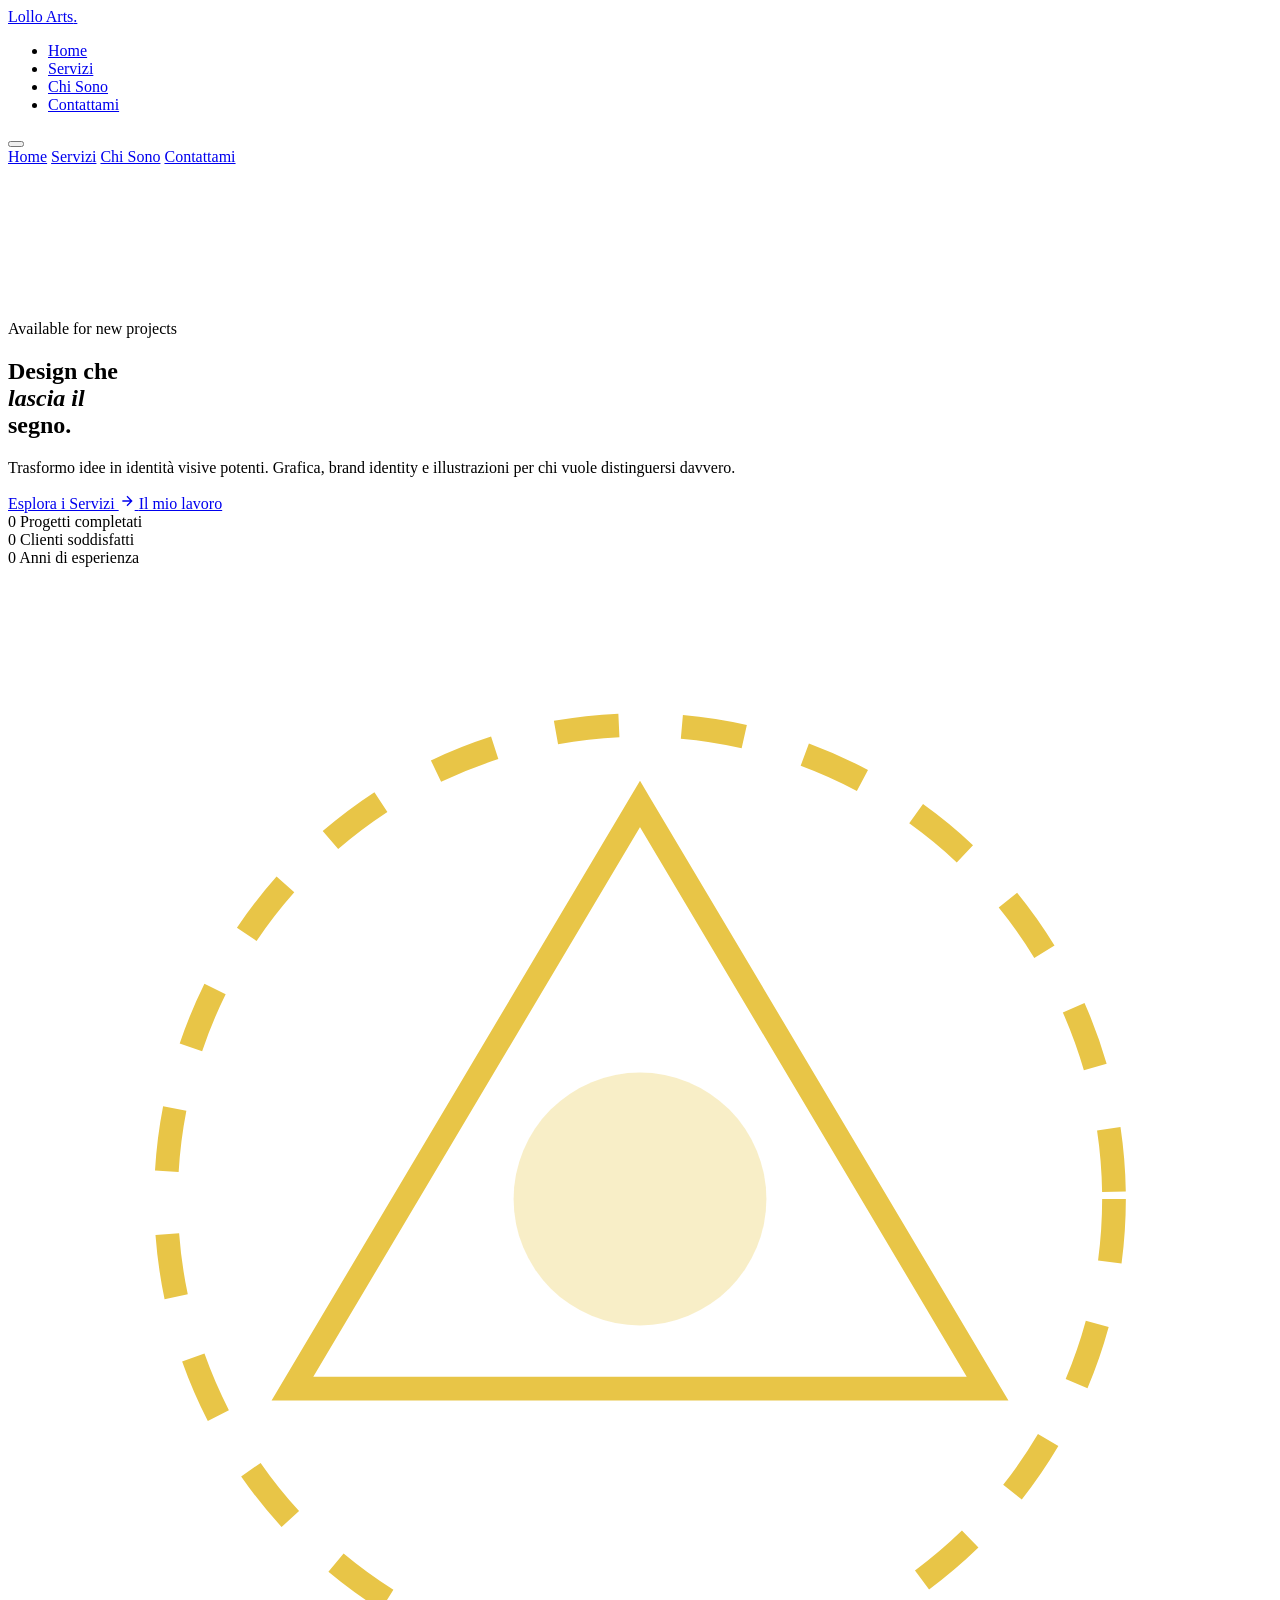
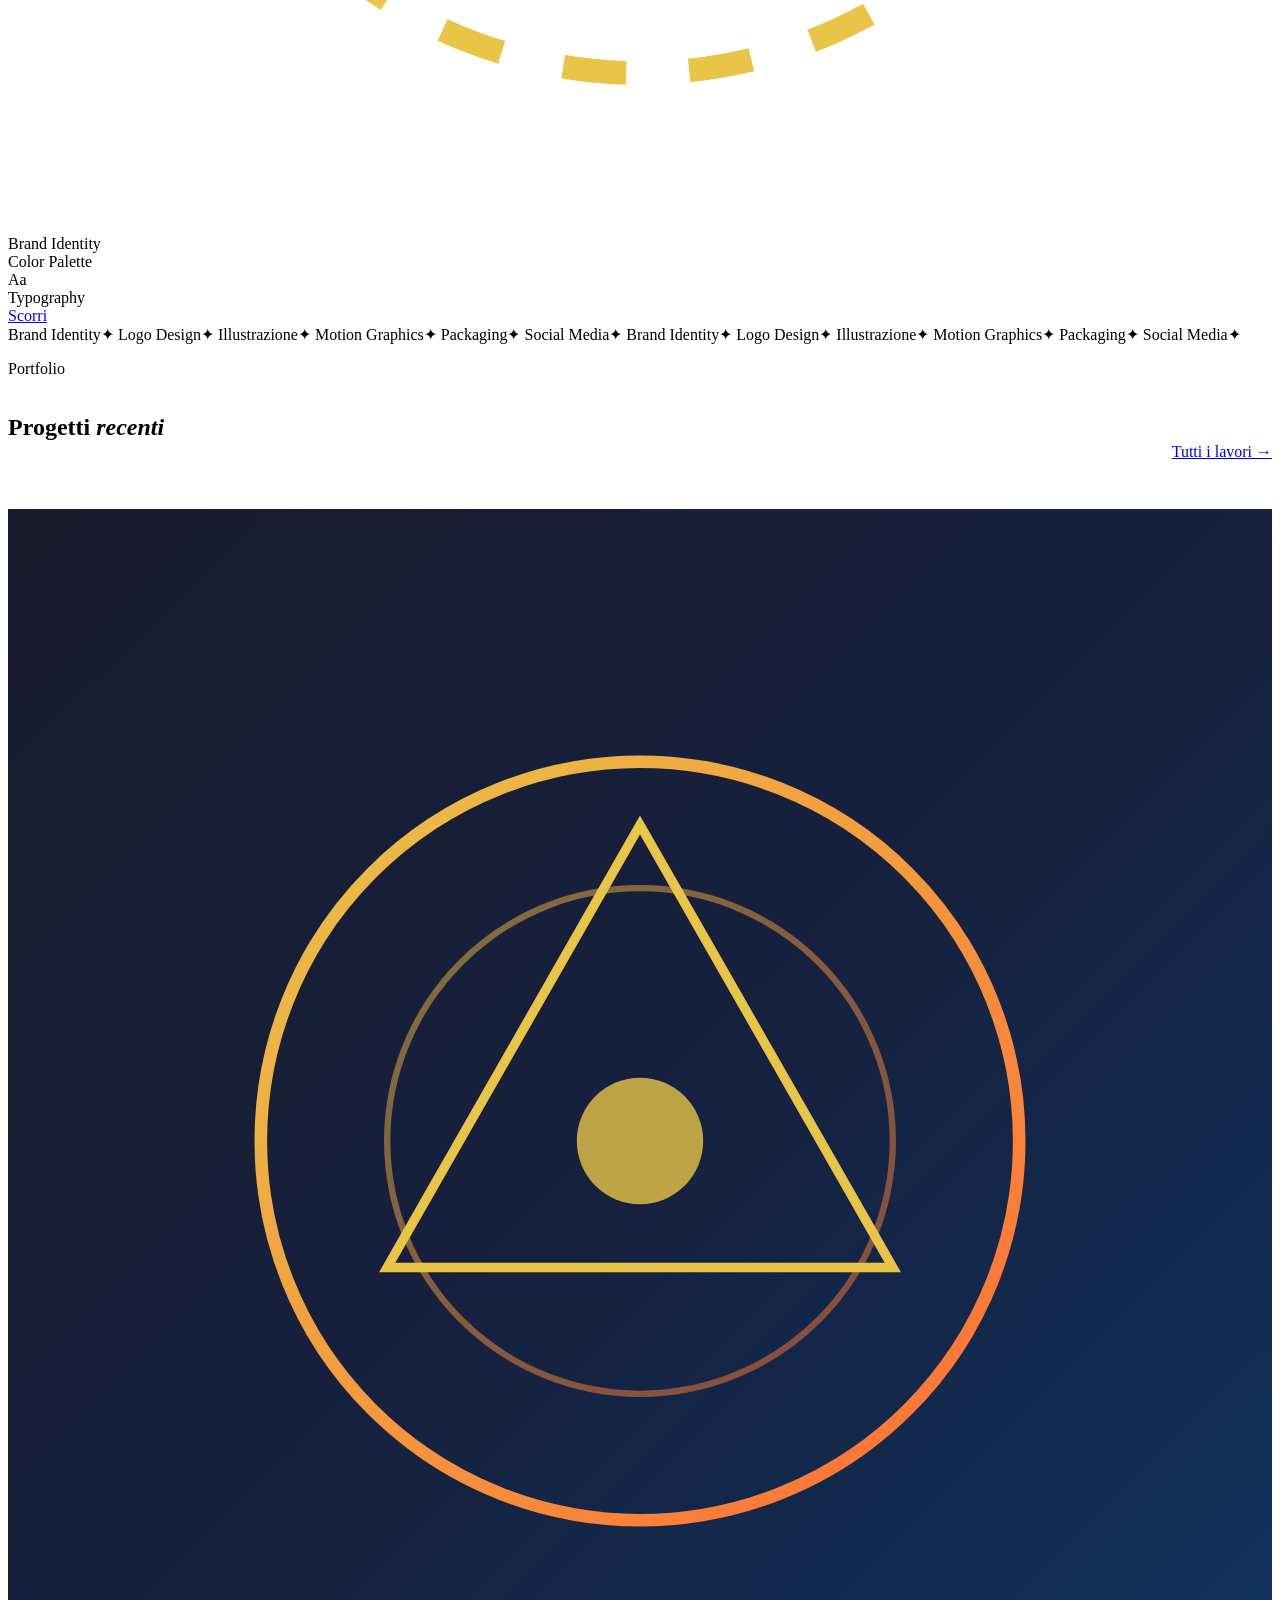
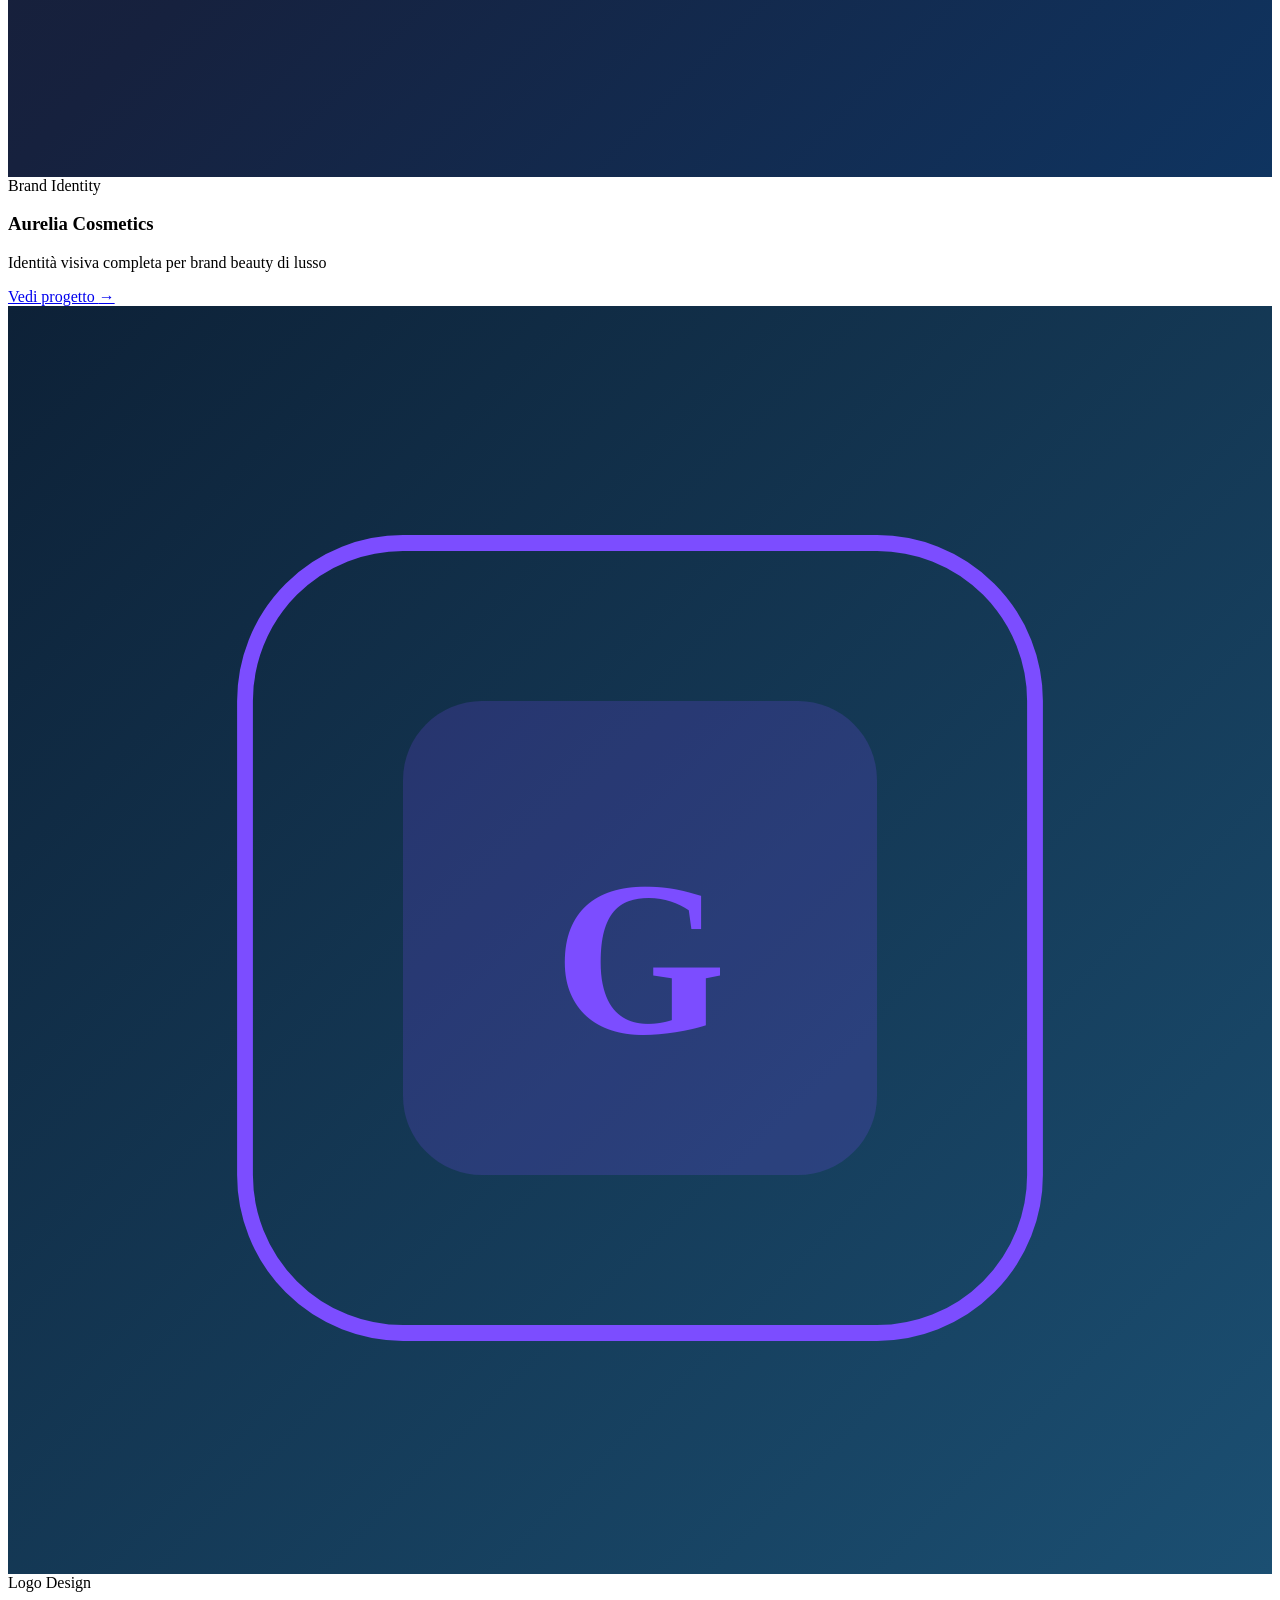
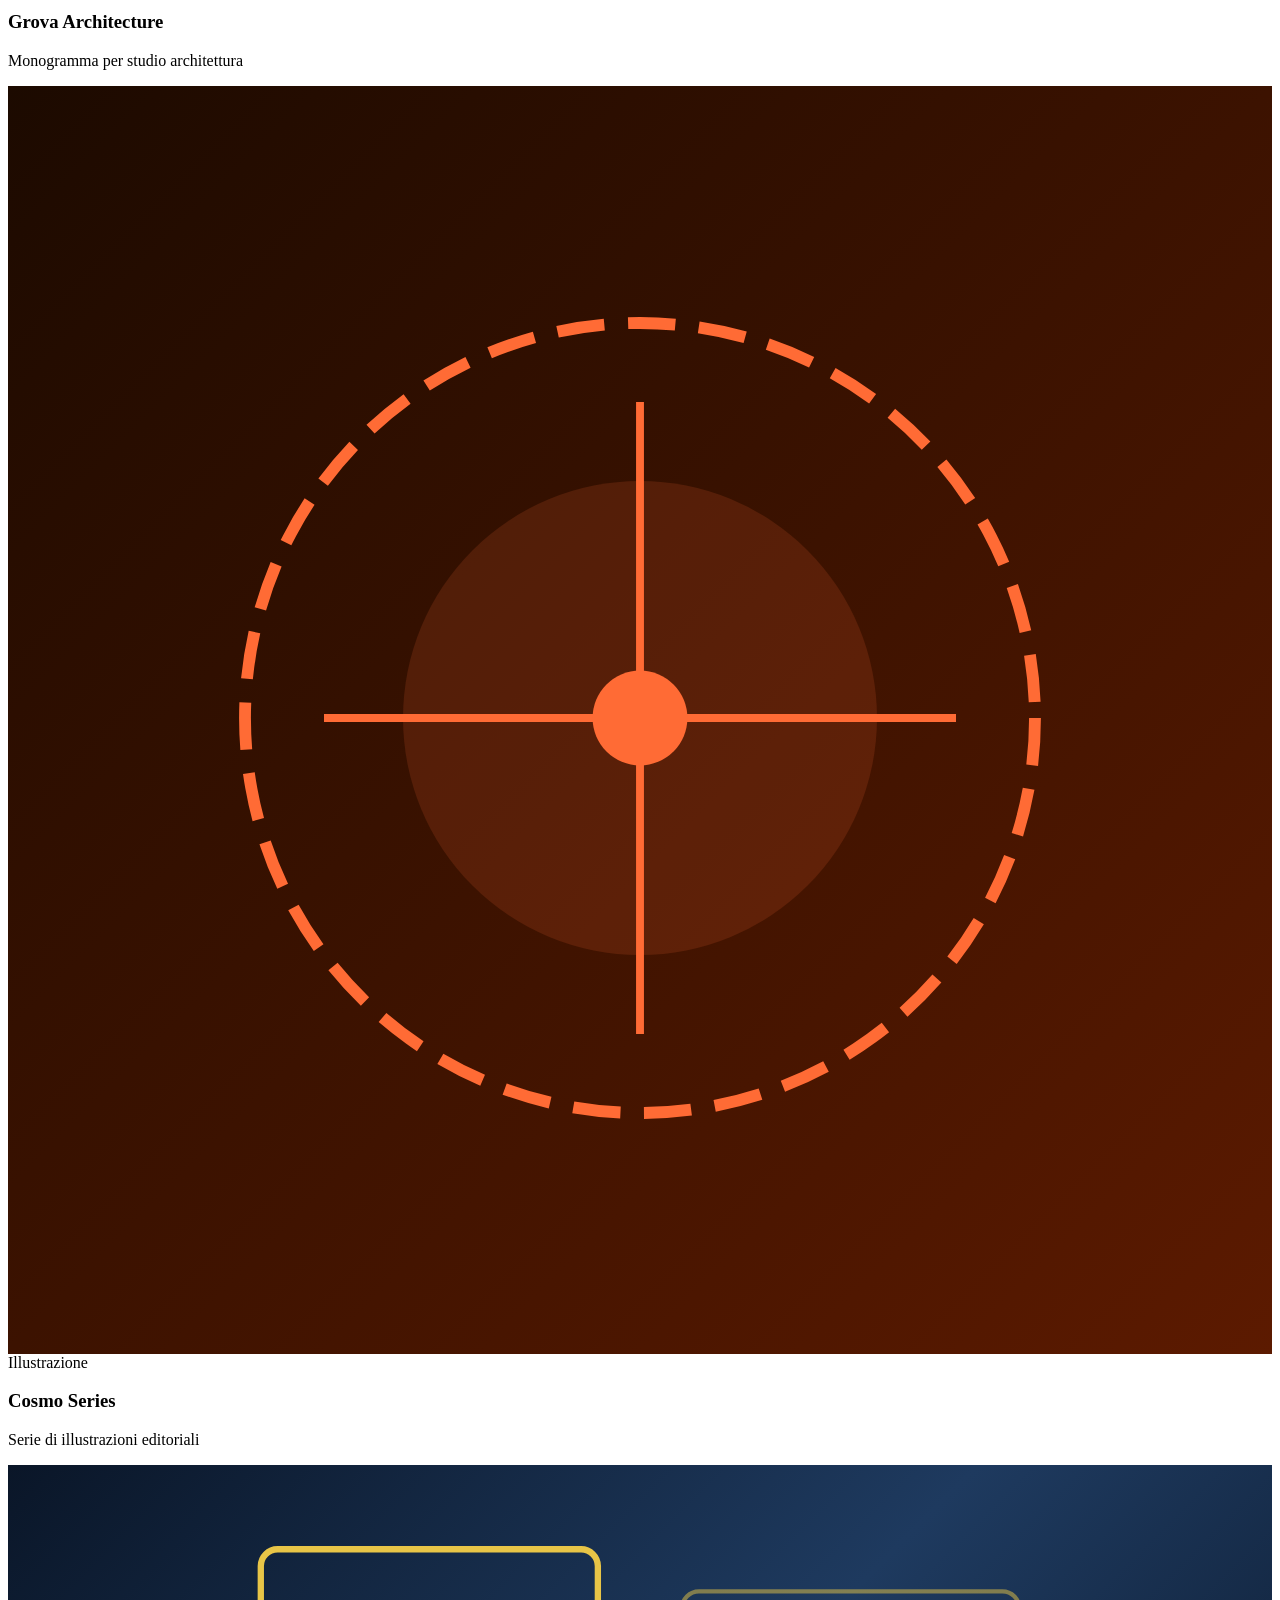
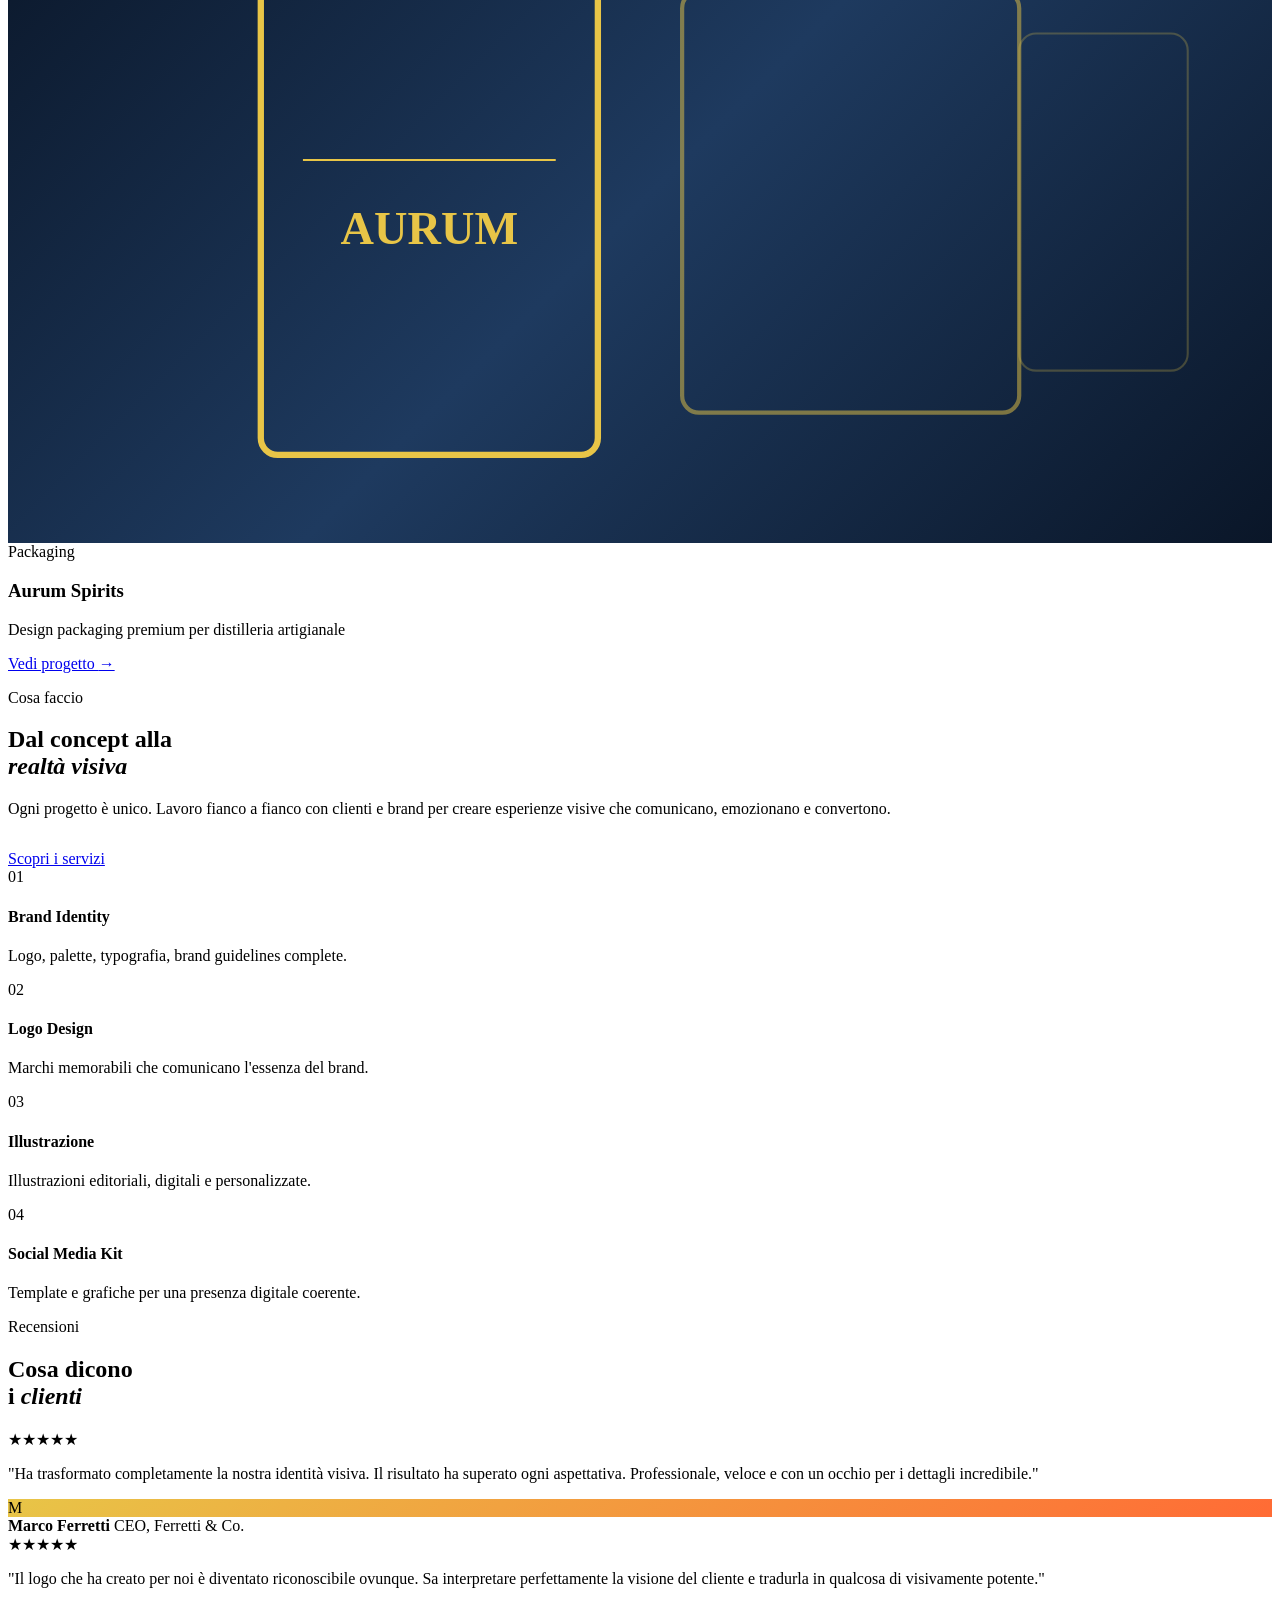
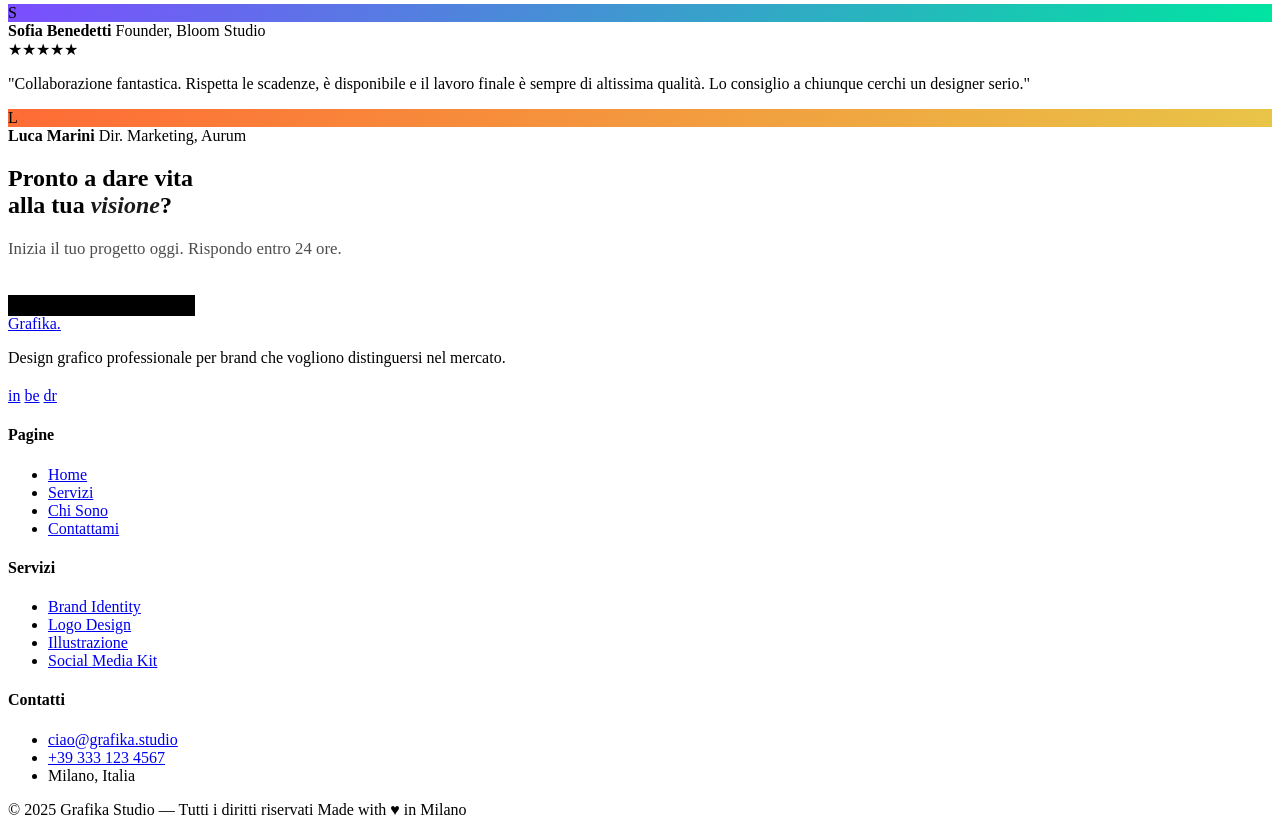
==== commit 2e80a5b5: "Sistemato il nome" ====
--- a/index.html
+++ b/index.html
@@ -6,7 +6,7 @@
 <head>
   <meta charset="UTF-8" />
   <meta name="viewport" content="width=device-width, initial-scale=1.0" />
-  <title>Grafika Studio — Design che Lascia il Segno</title>
+  <title>Lollo Arts — Design che Lascia il Segno</title>
   <meta name="description" content="Studio di design grafico professionale. Loghi, brand identity, illustrazioni e molto altro." />
   <link rel="stylesheet" href="style.css" />
   <link rel="stylesheet" href="home.css" />
@@ -19,7 +19,7 @@
 
   <!-- NAV -->
   <nav id="nav">
-    <a href="index.html" class="nav-logo">Grafika<span>.</span></a>
+    <a href="index.html" class="nav-logo">Lollo Arts<span>.</span></a>
     <ul class="nav-links">
       <li><a href="index.html" class="active">Home</a></li>
       <li><a href="servizi.html">Servizi</a></li>
@@ -99,7 +99,7 @@
         <div class="hcard hcard2">
           <div class="hcard-inner hcard-inner2">
             <div class="color-swatch-row">
-              <div class="sw" style="background:#e8c547"></div>
+              <div class="sw" style="background:#ffee00"></div>
               <div class="sw" style="background:#ff6b35"></div>
               <div class="sw" style="background:#7c4dff"></div>
               <div class="sw" style="background:#00e5a0"></div>
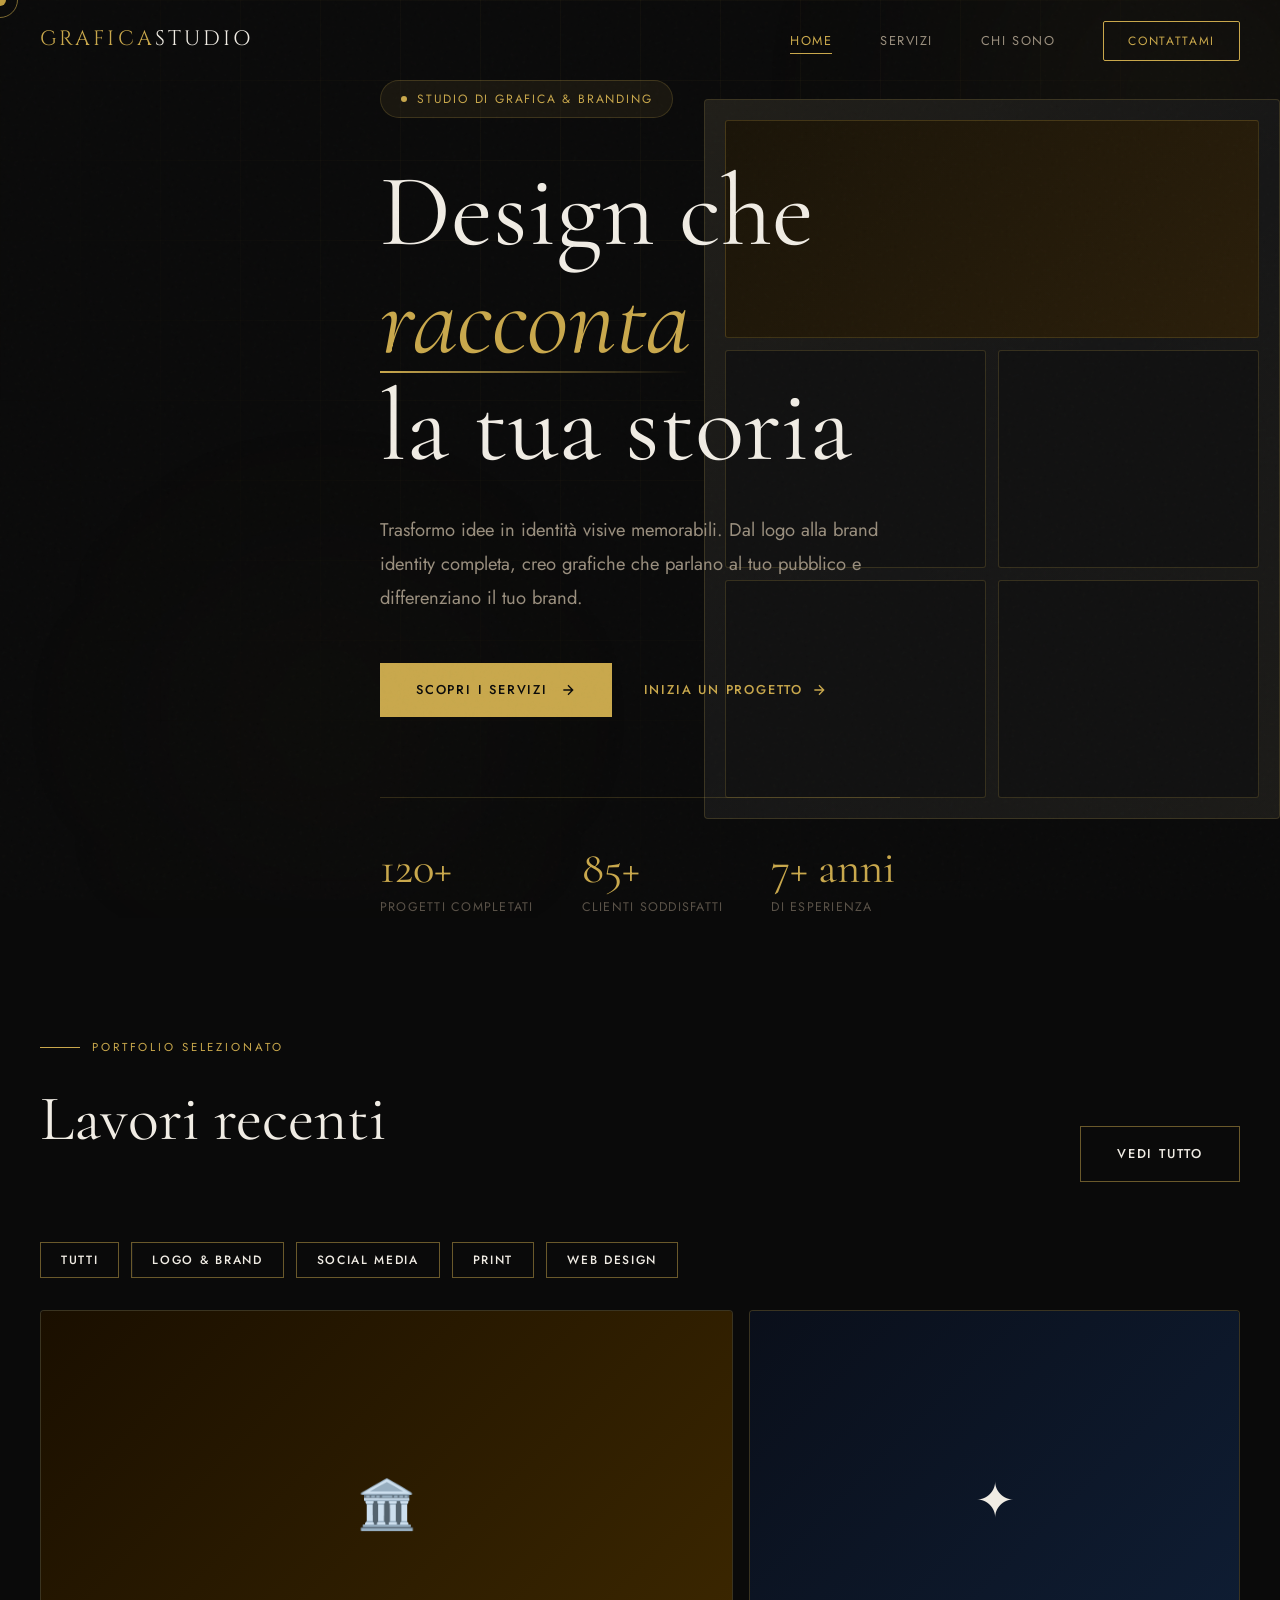
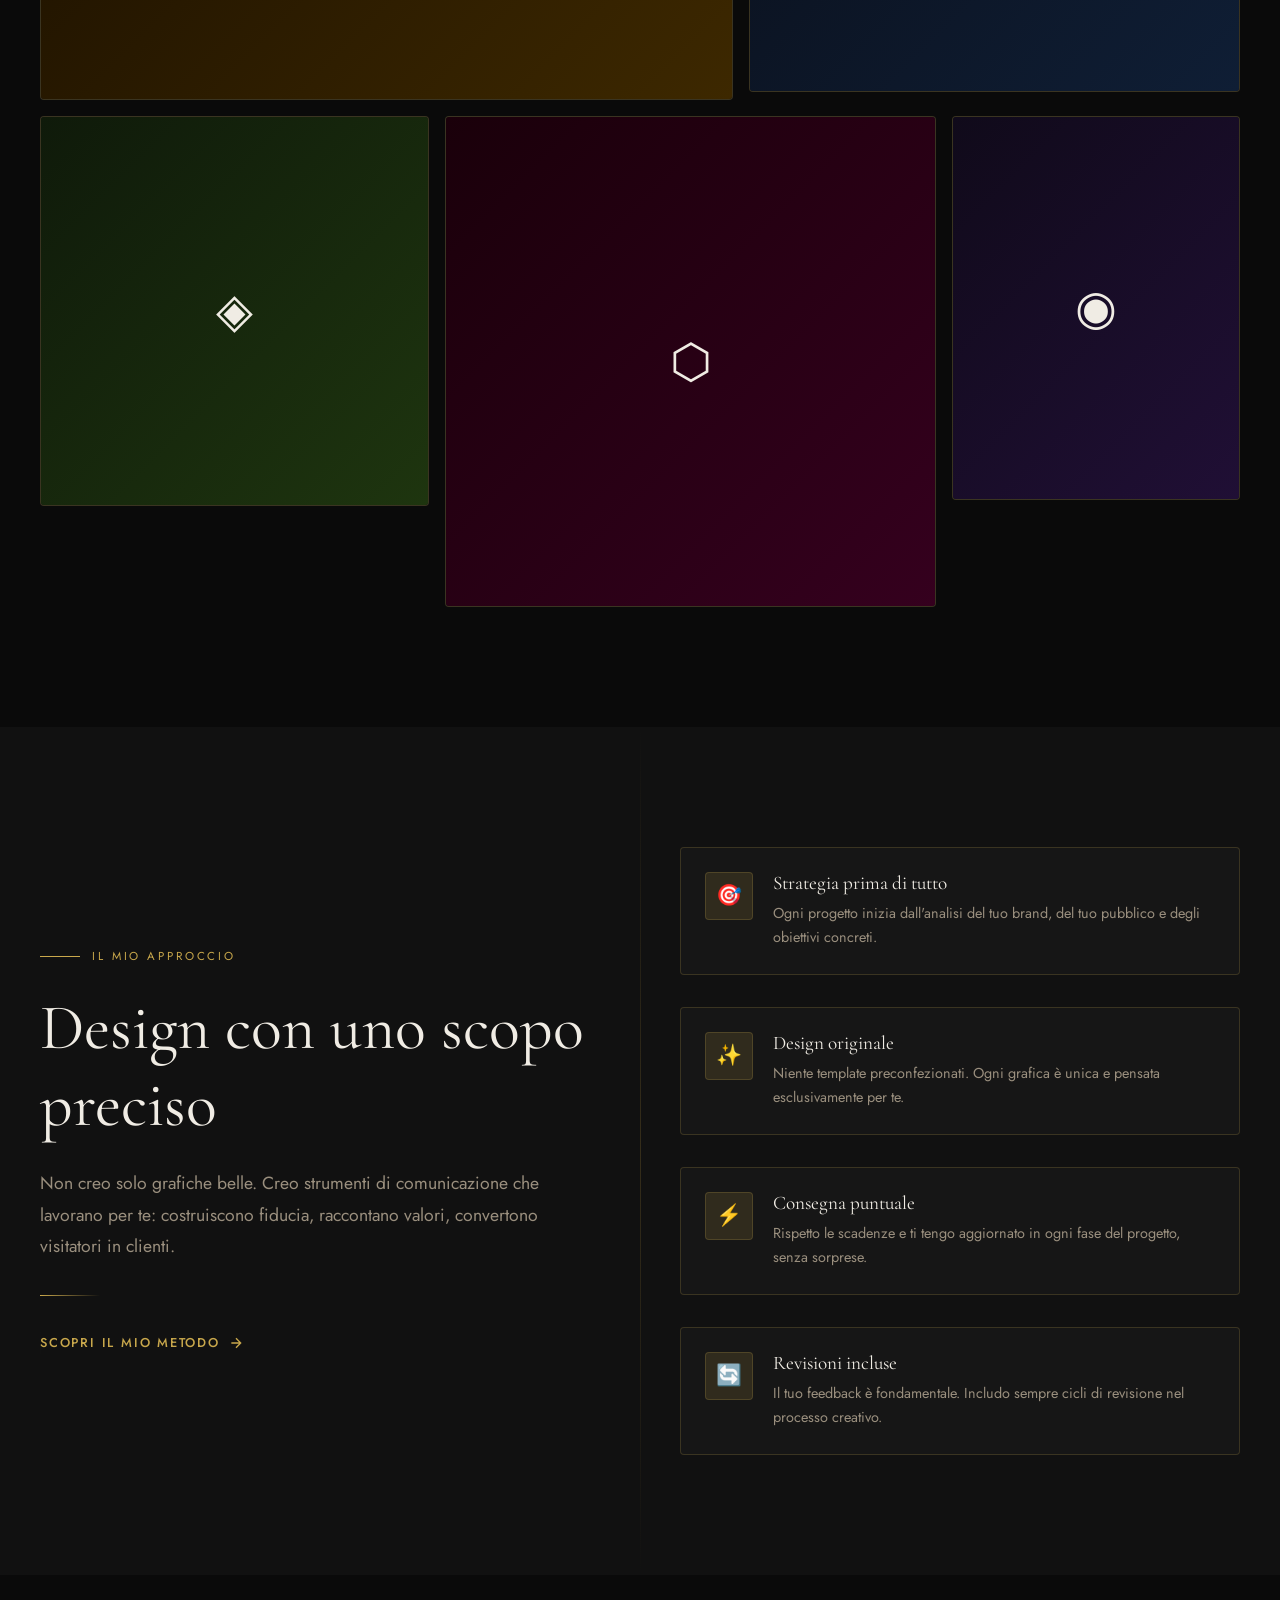
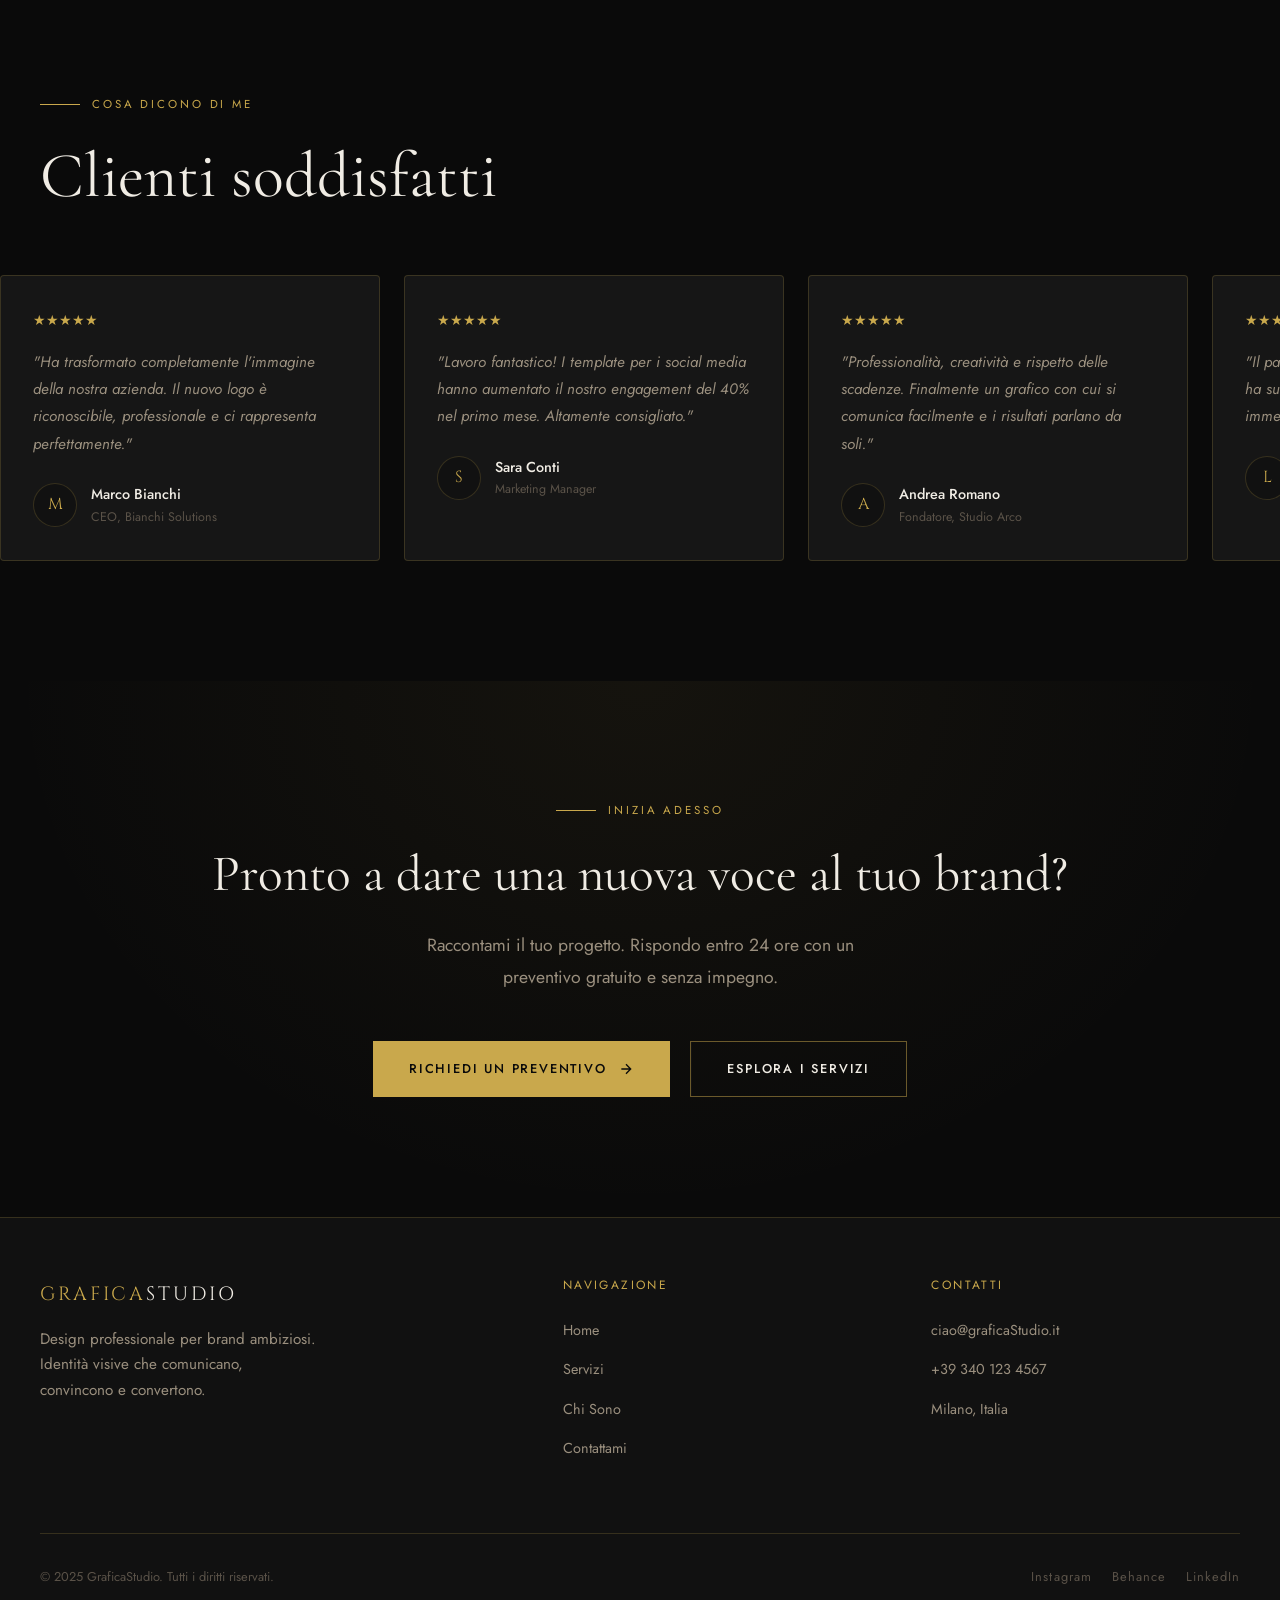
==== commit 9b864120: "aggiunto nuovo sito" ====
--- a/index.html
+++ b/index.html
@@ -1,391 +1,1073 @@
-<!-- ============================================
-     HOME PAGE — index.html
-     ============================================ -->
 <!DOCTYPE html>
 <html lang="it">
 <head>
   <meta charset="UTF-8" />
   <meta name="viewport" content="width=device-width, initial-scale=1.0" />
-  <title>Lollo Arts — Design che Lascia il Segno</title>
-  <meta name="description" content="Studio di design grafico professionale. Loghi, brand identity, illustrazioni e molto altro." />
+  <title>Grafica Studio — Design che comunica</title>
+  <meta name="description" content="Studio di grafica professionale. Identità visive, loghi, branding e design digitale che trasformano le idee in esperienze memorabili." />
+
+  <!-- Google Fonts (modifica qui per cambiare i font) -->
+  <link rel="preconnect" href="https://fonts.googleapis.com">
+  <link rel="preconnect" href="https://fonts.gstatic.com" crossorigin>
+  <link href="https://fonts.googleapis.com/css2?family=Cinzel:wght@400;500&family=Cormorant+Garamond:ital,wght@0,300;0,400;0,500;1,300;1,400&family=Jost:wght@300;400;500&display=swap" rel="stylesheet">
+
+  <!-- CSS -->
   <link rel="stylesheet" href="style.css" />
   <link rel="stylesheet" href="home.css" />
+  <link rel="stylesheet" href="pages.css" />
 </head>
 <body>
 
-  <!-- CURSOR -->
-  <div class="cursor" id="cursor"></div>
-  <div class="cursor-ring" id="cursorRing"></div>
-
-  <!-- NAV -->
-  <nav id="nav">
-    <a href="index.html" class="nav-logo">Lollo Arts<span>.</span></a>
-    <ul class="nav-links">
-      <li><a href="index.html" class="active">Home</a></li>
-      <li><a href="servizi.html">Servizi</a></li>
-      <li><a href="chi-sono.html">Chi Sono</a></li>
-      <li><a href="contatti.html" class="nav-cta">Contattami</a></li>
+<!-- Cursore personalizzato -->
+<div class="cursor" id="cursor"></div>
+<div class="cursor-ring" id="cursor-ring"></div>
+
+<!-- Toast notification -->
+<div class="toast" id="toast"></div>
+
+<!-- ============================================
+     NAVBAR
+     ============================================ -->
+<nav class="navbar">
+  <div class="container nav-inner">
+    <a href="#" class="nav-logo" data-page="home">
+      Grafica<span>Studio</span>
+    </a>
+
+    <ul class="nav-links" id="nav-links">
+      <li><a href="#" data-page="home">Home</a></li>
+      <li><a href="#" data-page="servizi">Servizi</a></li>
+      <li><a href="#" data-page="chi">Chi Sono</a></li>
+      <li><a href="#" data-page="contatti" class="nav-cta">Contattami</a></li>
     </ul>
+
     <button class="hamburger" id="hamburger" aria-label="Menu">
       <span></span><span></span><span></span>
     </button>
-  </nav>
-
-  <!-- MOBILE MENU -->
-  <div class="mobile-menu" id="mobileMenu">
-    <a href="index.html">Home</a>
-    <a href="servizi.html">Servizi</a>
-    <a href="chi-sono.html">Chi Sono</a>
-    <a href="contatti.html">Contattami</a>
   </div>
+</nav>
+
+
+<!-- ============================================================
+     PAGINA: HOME
+     ============================================================ -->
+<div class="page" id="page-home">
 
   <!-- HERO -->
   <section class="hero">
-    <div class="hero-bg">
-      <div class="hero-orb orb1"></div>
-      <div class="hero-orb orb2"></div>
-      <div class="hero-orb orb3"></div>
-      <canvas id="heroCanvas"></canvas>
-    </div>
-    <div class="hero-content">
-      <div class="hero-label">
-        <span class="dot"></span>
-        Available for new projects
-      </div>
-      <h1 class="hero-title">
-        Design che<br>
-        <em>lascia il</em><br>
-        <span class="hero-outline">segno.</span>
-      </h1>
-      <p class="hero-sub">
-        Trasformo idee in identità visive potenti. Grafica, brand identity e illustrazioni per chi vuole distinguersi davvero.
-      </p>
-      <div class="hero-actions">
-        <a href="servizi.html" class="btn btn-primary">
-          Esplora i Servizi
-          <svg width="16" height="16" viewBox="0 0 24 24" fill="none" stroke="currentColor" stroke-width="2"><path d="M5 12h14M12 5l7 7-7 7"/></svg>
+    <div class="hero-grid"></div>
+    <div class="hero-orb hero-orb-1"></div>
+    <div class="hero-orb hero-orb-2"></div>
+
+    <div class="container">
+      <div class="hero-content">
+        <div class="hero-badge">
+          <span class="hero-badge-dot"></span>
+          Studio di Grafica &amp; Branding
+        </div>
+
+        <h1 class="hero-title">
+          Design che<br><em>racconta</em><br>la tua storia
+        </h1>
+
+        <p class="hero-description">
+          Trasformo idee in identità visive memorabili. Dal logo alla brand identity completa, creo grafiche che parlano al tuo pubblico e differenziano il tuo brand.
+        </p>
+
+        <div class="hero-actions">
+          <a href="#" class="btn btn-primary" data-page="servizi">
+            Scopri i Servizi
+            <svg viewBox="0 0 24 24" fill="none" stroke="currentColor" stroke-width="2"><path d="M5 12h14M12 5l7 7-7 7"/></svg>
+          </a>
+          <a href="#" class="btn btn-ghost" data-page="contatti">
+            Inizia un progetto
+            <svg viewBox="0 0 24 24" fill="none" stroke="currentColor" stroke-width="2"><path d="M5 12h14M12 5l7 7-7 7"/></svg>
+          </a>
+        </div>
+
+        <div class="hero-stats">
+          <div class="hero-stat">
+            <div class="hero-stat-number" data-count="120" data-suffix="+">0+</div>
+            <div class="hero-stat-label">Progetti completati</div>
+          </div>
+          <div class="hero-stat">
+            <div class="hero-stat-number" data-count="85" data-suffix="+">0+</div>
+            <div class="hero-stat-label">Clienti soddisfatti</div>
+          </div>
+          <div class="hero-stat">
+            <div class="hero-stat-number" data-count="7" data-suffix="+ anni">0</div>
+            <div class="hero-stat-label">Di esperienza</div>
+          </div>
+        </div>
+      </div>
+    </div>
+
+    <!-- Visual decorativo -->
+    <div class="hero-visual">
+      <div class="hero-visual-frame">
+        <div class="hero-mockup-grid">
+          <div class="hero-mockup-item"></div>
+          <div class="hero-mockup-item"></div>
+          <div class="hero-mockup-item"></div>
+          <div class="hero-mockup-item"></div>
+          <div class="hero-mockup-item"></div>
+        </div>
+      </div>
+    </div>
+  </section>
+
+  <!-- PORTFOLIO PREVIEW -->
+  <section class="portfolio-preview">
+    <div class="container">
+      <div class="portfolio-header reveal">
+        <div>
+          <div class="section-label">Portfolio selezionato</div>
+          <h2 class="section-title">Lavori recenti</h2>
+        </div>
+        <a href="#" class="btn btn-outline" data-page="servizi">Vedi tutto</a>
+      </div>
+
+      <!-- Filtri -->
+      <div style="display:flex; gap:12px; margin-bottom:32px; flex-wrap:wrap;" class="reveal">
+        <button class="btn btn-outline active" data-filter="all" style="padding:8px 20px; font-size:0.75rem;">Tutti</button>
+        <button class="btn btn-outline" data-filter="logo" style="padding:8px 20px; font-size:0.75rem;">Logo & Brand</button>
+        <button class="btn btn-outline" data-filter="social" style="padding:8px 20px; font-size:0.75rem;">Social Media</button>
+        <button class="btn btn-outline" data-filter="print" style="padding:8px 20px; font-size:0.75rem;">Print</button>
+        <button class="btn btn-outline" data-filter="web" style="padding:8px 20px; font-size:0.75rem;">Web Design</button>
+      </div>
+
+      <div class="portfolio-grid reveal">
+        <div class="portfolio-item reveal" data-category="logo">
+          <div class="portfolio-item-inner pi-color-1">🏛️</div>
+          <div class="portfolio-overlay">
+            <h3>Identità Aurora</h3>
+            <span>Logo &amp; Brand Identity</span>
+          </div>
+        </div>
+        <div class="portfolio-item reveal reveal-delay-1" data-category="social">
+          <div class="portfolio-item-inner pi-color-2">✦</div>
+          <div class="portfolio-overlay">
+            <h3>Social Pack Luxe</h3>
+            <span>Social Media Design</span>
+          </div>
+        </div>
+        <div class="portfolio-item reveal reveal-delay-2" data-category="print">
+          <div class="portfolio-item-inner pi-color-3">◈</div>
+          <div class="portfolio-overlay">
+            <h3>Editorial Verde</h3>
+            <span>Print &amp; Packaging</span>
+          </div>
+        </div>
+        <div class="portfolio-item reveal reveal-delay-3" data-category="web">
+          <div class="portfolio-item-inner pi-color-4">⬡</div>
+          <div class="portfolio-overlay">
+            <h3>Web UI Bloom</h3>
+            <span>Web Design</span>
+          </div>
+        </div>
+        <div class="portfolio-item reveal reveal-delay-4" data-category="logo">
+          <div class="portfolio-item-inner pi-color-5">◉</div>
+          <div class="portfolio-overlay">
+            <h3>Logo Minimal</h3>
+            <span>Logo Design</span>
+          </div>
+        </div>
+      </div>
+    </div>
+  </section>
+
+  <!-- PERCHÉ SCEGLIERMI -->
+  <section class="why-section">
+    <div class="container">
+      <div class="why-grid">
+        <div class="reveal">
+          <div class="section-label">Il mio approccio</div>
+          <h2 class="section-title">Design con uno scopo preciso</h2>
+          <p class="section-subtitle">
+            Non creo solo grafiche belle. Creo strumenti di comunicazione che lavorano per te: costruiscono fiducia, raccontano valori, convertono visitatori in clienti.
+          </p>
+          <div class="gold-divider"></div>
+          <a href="#" class="btn btn-ghost" data-page="chi">
+            Scopri il mio metodo
+            <svg viewBox="0 0 24 24" fill="none" stroke="currentColor" stroke-width="2"><path d="M5 12h14M12 5l7 7-7 7"/></svg>
+          </a>
+        </div>
+
+        <div class="why-features">
+          <div class="why-feature reveal reveal-delay-1">
+            <div class="why-feature-icon">🎯</div>
+            <div class="why-feature-content">
+              <h3>Strategia prima di tutto</h3>
+              <p>Ogni progetto inizia dall'analisi del tuo brand, del tuo pubblico e degli obiettivi concreti.</p>
+            </div>
+          </div>
+          <div class="why-feature reveal reveal-delay-2">
+            <div class="why-feature-icon">✨</div>
+            <div class="why-feature-content">
+              <h3>Design originale</h3>
+              <p>Niente template preconfezionati. Ogni grafica è unica e pensata esclusivamente per te.</p>
+            </div>
+          </div>
+          <div class="why-feature reveal reveal-delay-3">
+            <div class="why-feature-icon">⚡</div>
+            <div class="why-feature-content">
+              <h3>Consegna puntuale</h3>
+              <p>Rispetto le scadenze e ti tengo aggiornato in ogni fase del progetto, senza sorprese.</p>
+            </div>
+          </div>
+          <div class="why-feature reveal reveal-delay-4">
+            <div class="why-feature-icon">🔄</div>
+            <div class="why-feature-content">
+              <h3>Revisioni incluse</h3>
+              <p>Il tuo feedback è fondamentale. Includo sempre cicli di revisione nel processo creativo.</p>
+            </div>
+          </div>
+        </div>
+      </div>
+    </div>
+  </section>
+
+  <!-- TESTIMONIANZE -->
+  <section class="testimonials">
+    <div class="container">
+      <div class="section-label reveal">Cosa dicono di me</div>
+      <h2 class="section-title reveal">Clienti soddisfatti</h2>
+    </div>
+
+    <div class="testimonials-track-wrapper">
+      <div class="testimonials-track">
+        <!-- Prima serie -->
+        <div class="testimonial-card">
+          <div class="testimonial-stars">★★★★★</div>
+          <p class="testimonial-text">"Ha trasformato completamente l'immagine della nostra azienda. Il nuovo logo è riconoscibile, professionale e ci rappresenta perfettamente."</p>
+          <div class="testimonial-author">
+            <div class="testimonial-avatar">M</div>
+            <div><div class="testimonial-name">Marco Bianchi</div><div class="testimonial-role">CEO, Bianchi Solutions</div></div>
+          </div>
+        </div>
+        <div class="testimonial-card">
+          <div class="testimonial-stars">★★★★★</div>
+          <p class="testimonial-text">"Lavoro fantastico! I template per i social media hanno aumentato il nostro engagement del 40% nel primo mese. Altamente consigliato."</p>
+          <div class="testimonial-author">
+            <div class="testimonial-avatar">S</div>
+            <div><div class="testimonial-name">Sara Conti</div><div class="testimonial-role">Marketing Manager</div></div>
+          </div>
+        </div>
+        <div class="testimonial-card">
+          <div class="testimonial-stars">★★★★★</div>
+          <p class="testimonial-text">"Professionalità, creatività e rispetto delle scadenze. Finalmente un grafico con cui si comunica facilmente e i risultati parlano da soli."</p>
+          <div class="testimonial-author">
+            <div class="testimonial-avatar">A</div>
+            <div><div class="testimonial-name">Andrea Romano</div><div class="testimonial-role">Fondatore, Studio Arco</div></div>
+          </div>
+        </div>
+        <div class="testimonial-card">
+          <div class="testimonial-stars">★★★★★</div>
+          <p class="testimonial-text">"Il packaging che ha creato per i nostri prodotti ha superato ogni aspettativa. I clienti lo notano immediatamente e lo adorano."</p>
+          <div class="testimonial-author">
+            <div class="testimonial-avatar">L</div>
+            <div><div class="testimonial-name">Lucia Ferraro</div><div class="testimonial-role">Owner, Bottega Ferraro</div></div>
+          </div>
+        </div>
+        <div class="testimonial-card">
+          <div class="testimonial-stars">★★★★★</div>
+          <p class="testimonial-text">"Ho finalmente un brand che mi distingue dalla concorrenza. Il processo era chiaro, organizzato e il risultato è esattamente quello che sognavo."</p>
+          <div class="testimonial-author">
+            <div class="testimonial-avatar">F</div>
+            <div><div class="testimonial-name">Federico Mori</div><div class="testimonial-role">Freelance Consultant</div></div>
+          </div>
+        </div>
+        <!-- Duplicato per loop infinito -->
+        <div class="testimonial-card">
+          <div class="testimonial-stars">★★★★★</div>
+          <p class="testimonial-text">"Ha trasformato completamente l'immagine della nostra azienda. Il nuovo logo è riconoscibile, professionale e ci rappresenta perfettamente."</p>
+          <div class="testimonial-author">
+            <div class="testimonial-avatar">M</div>
+            <div><div class="testimonial-name">Marco Bianchi</div><div class="testimonial-role">CEO, Bianchi Solutions</div></div>
+          </div>
+        </div>
+        <div class="testimonial-card">
+          <div class="testimonial-stars">★★★★★</div>
+          <p class="testimonial-text">"Lavoro fantastico! I template per i social media hanno aumentato il nostro engagement del 40% nel primo mese. Altamente consigliato."</p>
+          <div class="testimonial-author">
+            <div class="testimonial-avatar">S</div>
+            <div><div class="testimonial-name">Sara Conti</div><div class="testimonial-role">Marketing Manager</div></div>
+          </div>
+        </div>
+        <div class="testimonial-card">
+          <div class="testimonial-stars">★★★★★</div>
+          <p class="testimonial-text">"Professionalità, creatività e rispetto delle scadenze. Finalmente un grafico con cui si comunica facilmente e i risultati parlano da soli."</p>
+          <div class="testimonial-author">
+            <div class="testimonial-avatar">A</div>
+            <div><div class="testimonial-name">Andrea Romano</div><div class="testimonial-role">Fondatore, Studio Arco</div></div>
+          </div>
+        </div>
+        <div class="testimonial-card">
+          <div class="testimonial-stars">★★★★★</div>
+          <p class="testimonial-text">"Il packaging che ha creato per i nostri prodotti ha superato ogni aspettativa. I clienti lo notano immediatamente e lo adorano."</p>
+          <div class="testimonial-author">
+            <div class="testimonial-avatar">L</div>
+            <div><div class="testimonial-name">Lucia Ferraro</div><div class="testimonial-role">Owner, Bottega Ferraro</div></div>
+          </div>
+        </div>
+        <div class="testimonial-card">
+          <div class="testimonial-stars">★★★★★</div>
+          <p class="testimonial-text">"Ho finalmente un brand che mi distingue dalla concorrenza. Il processo era chiaro, organizzato e il risultato è esattamente quello che sognavo."</p>
+          <div class="testimonial-author">
+            <div class="testimonial-avatar">F</div>
+            <div><div class="testimonial-name">Federico Mori</div><div class="testimonial-role">Freelance Consultant</div></div>
+          </div>
+        </div>
+      </div>
+    </div>
+  </section>
+
+  <!-- CTA -->
+  <section class="cta-section">
+    <div class="cta-bg"></div>
+    <div class="container reveal">
+      <div class="section-label" style="justify-content:center;">Inizia adesso</div>
+      <h2 class="section-title">Pronto a dare una nuova voce al tuo brand?</h2>
+      <p class="section-subtitle">Raccontami il tuo progetto. Rispondo entro 24 ore con un preventivo gratuito e senza impegno.</p>
+      <div style="display:flex; gap:20px; justify-content:center; flex-wrap:wrap;">
+        <a href="#" class="btn btn-primary" data-page="contatti">
+          Richiedi un preventivo
+          <svg viewBox="0 0 24 24" fill="none" stroke="currentColor" stroke-width="2"><path d="M5 12h14M12 5l7 7-7 7"/></svg>
         </a>
-        <a href="chi-sono.html" class="btn btn-outline">Il mio lavoro</a>
-      </div>
-      <div class="hero-stats">
-        <div class="stat">
-          <span class="stat-num" data-target="120">0</span>
-          <span class="stat-label">Progetti completati</span>
-        </div>
-        <div class="stat-divider"></div>
-        <div class="stat">
-          <span class="stat-num" data-target="47">0</span>
-          <span class="stat-label">Clienti soddisfatti</span>
-        </div>
-        <div class="stat-divider"></div>
-        <div class="stat">
-          <span class="stat-num" data-target="6">0</span>
-          <span class="stat-label">Anni di esperienza</span>
-        </div>
-      </div>
-    </div>
-    <div class="hero-visual">
-      <div class="hero-card-stack">
-        <div class="hcard hcard1">
-          <div class="hcard-inner">
-            <svg viewBox="0 0 80 80" fill="none" xmlns="http://www.w3.org/2000/svg">
-              <circle cx="40" cy="40" r="30" stroke="#e8c547" stroke-width="1.5" stroke-dasharray="4 4"/>
-              <polygon points="40,15 62,52 18,52" fill="none" stroke="#e8c547" stroke-width="1.5"/>
-              <circle cx="40" cy="40" r="8" fill="#e8c547" opacity="0.3"/>
-            </svg>
-            <span>Brand Identity</span>
-          </div>
-        </div>
-        <div class="hcard hcard2">
-          <div class="hcard-inner hcard-inner2">
-            <div class="color-swatch-row">
-              <div class="sw" style="background:#ffee00"></div>
-              <div class="sw" style="background:#ff6b35"></div>
-              <div class="sw" style="background:#7c4dff"></div>
-              <div class="sw" style="background:#00e5a0"></div>
-            </div>
-            <span>Color Palette</span>
-          </div>
-        </div>
-        <div class="hcard hcard3">
-          <div class="hcard-inner hcard-inner3">
-            <div class="typo-preview">Aa</div>
-            <span>Typography</span>
-          </div>
-        </div>
-      </div>
-    </div>
-    <a href="#works" class="scroll-hint">
-      <div class="scroll-icon">
-        <div class="scroll-dot"></div>
-      </div>
-      <span>Scorri</span>
-    </a>
-  </section>
-
-  <!-- MARQUEE -->
-  <div class="marquee-wrap">
-    <div class="marquee-track">
-      <span>Brand Identity</span><span class="sep">✦</span>
-      <span>Logo Design</span><span class="sep">✦</span>
-      <span>Illustrazione</span><span class="sep">✦</span>
-      <span>Motion Graphics</span><span class="sep">✦</span>
-      <span>Packaging</span><span class="sep">✦</span>
-      <span>Social Media</span><span class="sep">✦</span>
-      <span>Brand Identity</span><span class="sep">✦</span>
-      <span>Logo Design</span><span class="sep">✦</span>
-      <span>Illustrazione</span><span class="sep">✦</span>
-      <span>Motion Graphics</span><span class="sep">✦</span>
-      <span>Packaging</span><span class="sep">✦</span>
-      <span>Social Media</span><span class="sep">✦</span>
-    </div>
-  </div>
-
-  <!-- PORTFOLIO PREVIEW -->
-  <section class="section" id="works">
-    <div class="reveal">
-      <p class="section-label">Portfolio</p>
-      <div style="display:flex;justify-content:space-between;align-items:flex-end;gap:20px;flex-wrap:wrap;margin-bottom:48px;">
-        <h2 class="section-title">Progetti <em>recenti</em></h2>
-        <a href="servizi.html" class="btn btn-ghost">
-          Tutti i lavori <span class="arrow">→</span>
-        </a>
-      </div>
-    </div>
-    <div class="portfolio-grid reveal">
-      <div class="pitem pitem-large" data-category="Brand Identity">
-        <div class="pitem-img" style="background: linear-gradient(135deg, #1a1a2e 0%, #16213e 50%, #0f3460 100%);">
-          <div class="pitem-art art1">
-            <svg viewBox="0 0 200 200" xmlns="http://www.w3.org/2000/svg">
-              <defs>
-                <linearGradient id="g1" x1="0" y1="0" x2="1" y2="1">
-                  <stop offset="0%" stop-color="#e8c547"/>
-                  <stop offset="100%" stop-color="#ff6b35"/>
-                </linearGradient>
-              </defs>
-              <circle cx="100" cy="100" r="60" fill="none" stroke="url(#g1)" stroke-width="2"/>
-              <circle cx="100" cy="100" r="40" fill="none" stroke="url(#g1)" stroke-width="1" opacity="0.5"/>
-              <polygon points="100,50 140,120 60,120" fill="none" stroke="#e8c547" stroke-width="1.5"/>
-              <circle cx="100" cy="100" r="10" fill="#e8c547" opacity="0.8"/>
-            </svg>
-          </div>
-        </div>
-        <div class="pitem-info">
-          <span class="tag accent">Brand Identity</span>
-          <h3>Aurelia Cosmetics</h3>
-          <p>Identità visiva completa per brand beauty di lusso</p>
-          <a href="servizi.html" class="btn btn-ghost">Vedi progetto <span class="arrow">→</span></a>
-        </div>
-      </div>
-      <div class="pitem" data-category="Logo Design">
-        <div class="pitem-img" style="background: linear-gradient(135deg, #0d2137 0%, #1b4f72 100%);">
-          <div class="pitem-art art2">
-            <svg viewBox="0 0 160 160" xmlns="http://www.w3.org/2000/svg">
-              <rect x="30" y="30" width="100" height="100" rx="20" fill="none" stroke="#7c4dff" stroke-width="2"/>
-              <rect x="50" y="50" width="60" height="60" rx="10" fill="rgba(124,77,255,0.2)"/>
-              <text x="80" y="92" text-anchor="middle" fill="#7c4dff" font-size="28" font-weight="bold" font-family="serif">G</text>
-            </svg>
-          </div>
-        </div>
-        <div class="pitem-info">
-          <span class="tag purple">Logo Design</span>
-          <h3>Grova Architecture</h3>
-          <p>Monogramma per studio architettura</p>
-        </div>
-      </div>
-      <div class="pitem" data-category="Illustrazione">
-        <div class="pitem-img" style="background: linear-gradient(135deg, #1c0a00 0%, #5c1a00 100%);">
-          <div class="pitem-art art3">
-            <svg viewBox="0 0 160 160" xmlns="http://www.w3.org/2000/svg">
-              <circle cx="80" cy="80" r="50" fill="none" stroke="#ff6b35" stroke-width="1.5" stroke-dasharray="6 3"/>
-              <circle cx="80" cy="80" r="30" fill="rgba(255,107,53,0.15)"/>
-              <line x1="40" y1="80" x2="120" y2="80" stroke="#ff6b35" stroke-width="1"/>
-              <line x1="80" y1="40" x2="80" y2="120" stroke="#ff6b35" stroke-width="1"/>
-              <circle cx="80" cy="80" r="6" fill="#ff6b35"/>
-            </svg>
-          </div>
-        </div>
-        <div class="pitem-info">
-          <span class="tag orange">Illustrazione</span>
-          <h3>Cosmo Series</h3>
-          <p>Serie di illustrazioni editoriali</p>
-        </div>
-      </div>
-      <div class="pitem pitem-wide" data-category="Packaging">
-        <div class="pitem-img" style="background: linear-gradient(135deg, #0a1628 0%, #1e3a5f 50%, #0a1628 100%);">
-          <div class="pitem-art art4">
-            <svg viewBox="0 0 300 160" xmlns="http://www.w3.org/2000/svg">
-              <rect x="60" y="20" width="80" height="120" rx="4" fill="none" stroke="#e8c547" stroke-width="1.5"/>
-              <rect x="160" y="30" width="80" height="100" rx="4" fill="none" stroke="#e8c547" stroke-width="1" opacity="0.5"/>
-              <rect x="240" y="40" width="40" height="80" rx="4" fill="none" stroke="#e8c547" stroke-width="0.5" opacity="0.25"/>
-              <text x="100" y="90" text-anchor="middle" fill="#e8c547" font-size="11" font-family="serif" font-weight="bold">AURUM</text>
-              <line x1="70" y1="70" x2="130" y2="70" stroke="#e8c547" stroke-width="0.5"/>
-            </svg>
-          </div>
-        </div>
-        <div class="pitem-info">
-          <span class="tag accent">Packaging</span>
-          <h3>Aurum Spirits</h3>
-          <p>Design packaging premium per distilleria artigianale</p>
-          <a href="servizi.html" class="btn btn-ghost">Vedi progetto <span class="arrow">→</span></a>
-        </div>
-      </div>
-    </div>
-  </section>
-
-  <!-- SERVICES TEASER -->
-  <section style="background: var(--surface); border-top: 1px solid var(--border); border-bottom: 1px solid var(--border);">
-    <div class="section">
-      <div class="grid-2 reveal">
-        <div>
-          <p class="section-label">Cosa faccio</p>
-          <h2 class="section-title">Dal concept alla<br><em>realtà visiva</em></h2>
-          <p class="section-sub" style="margin-bottom:32px;">
-            Ogni progetto è unico. Lavoro fianco a fianco con clienti e brand per creare esperienze visive che comunicano, emozionano e convertono.
-          </p>
-          <a href="servizi.html" class="btn btn-primary">Scopri i servizi</a>
-        </div>
-        <div class="services-list">
-          <div class="svc-item">
-            <div class="svc-num">01</div>
-            <div>
-              <h4>Brand Identity</h4>
-              <p>Logo, palette, typografia, brand guidelines complete.</p>
-            </div>
-          </div>
-          <div class="svc-item">
-            <div class="svc-num">02</div>
-            <div>
-              <h4>Logo Design</h4>
-              <p>Marchi memorabili che comunicano l'essenza del brand.</p>
-            </div>
-          </div>
-          <div class="svc-item">
-            <div class="svc-num">03</div>
-            <div>
-              <h4>Illustrazione</h4>
-              <p>Illustrazioni editoriali, digitali e personalizzate.</p>
-            </div>
-          </div>
-          <div class="svc-item">
-            <div class="svc-num">04</div>
-            <div>
-              <h4>Social Media Kit</h4>
-              <p>Template e grafiche per una presenza digitale coerente.</p>
-            </div>
-          </div>
-        </div>
-      </div>
-    </div>
-  </section>
-
-  <!-- TESTIMONIALS -->
-  <section class="section">
-    <div class="reveal">
-      <p class="section-label">Recensioni</p>
-      <h2 class="section-title">Cosa dicono<br>i <em>clienti</em></h2>
-    </div>
-    <div class="testimonials-grid reveal">
-      <div class="tcard">
-        <div class="tcard-stars">★★★★★</div>
-        <p>"Ha trasformato completamente la nostra identità visiva. Il risultato ha superato ogni aspettativa. Professionale, veloce e con un occhio per i dettagli incredibile."</p>
-        <div class="tcard-author">
-          <div class="tcard-avatar" style="background: linear-gradient(135deg, #e8c547, #ff6b35);">M</div>
-          <div>
-            <strong>Marco Ferretti</strong>
-            <span>CEO, Ferretti & Co.</span>
-          </div>
-        </div>
-      </div>
-      <div class="tcard">
-        <div class="tcard-stars">★★★★★</div>
-        <p>"Il logo che ha creato per noi è diventato riconoscibile ovunque. Sa interpretare perfettamente la visione del cliente e tradurla in qualcosa di visivamente potente."</p>
-        <div class="tcard-author">
-          <div class="tcard-avatar" style="background: linear-gradient(135deg, #7c4dff, #00e5a0);">S</div>
-          <div>
-            <strong>Sofia Benedetti</strong>
-            <span>Founder, Bloom Studio</span>
-          </div>
-        </div>
-      </div>
-      <div class="tcard">
-        <div class="tcard-stars">★★★★★</div>
-        <p>"Collaborazione fantastica. Rispetta le scadenze, è disponibile e il lavoro finale è sempre di altissima qualità. Lo consiglio a chiunque cerchi un designer serio."</p>
-        <div class="tcard-author">
-          <div class="tcard-avatar" style="background: linear-gradient(135deg, #ff6b35, #e8c547);">L</div>
-          <div>
-            <strong>Luca Marini</strong>
-            <span>Dir. Marketing, Aurum</span>
-          </div>
-        </div>
-      </div>
-    </div>
-  </section>
-
-  <!-- CTA BAND -->
-  <section class="cta-band">
-    <div class="cta-band-inner">
-      <div class="cta-band-orb"></div>
-      <h2 class="section-title" style="color:#000;">Pronto a dare vita<br>alla tua <em style="color:#1a1a1a;">visione</em>?</h2>
-      <p style="color:rgba(0,0,0,0.7);margin-bottom:36px;font-size:1.05rem;">Inizia il tuo progetto oggi. Rispondo entro 24 ore.</p>
-      <a href="contatti.html" class="btn" style="background:#000;color:var(--accent);border:2px solid #000;">
-        Parliamo del tuo progetto
-        <svg width="16" height="16" viewBox="0 0 24 24" fill="none" stroke="currentColor" stroke-width="2"><path d="M5 12h14M12 5l7 7-7 7"/></svg>
-      </a>
+        <a href="#" class="btn btn-outline" data-page="servizi">Esplora i servizi</a>
+      </div>
     </div>
   </section>
 
   <!-- FOOTER -->
   <footer>
-    <div class="footer-inner">
-      <div class="footer-top">
+    <div class="container">
+      <div class="footer-inner">
         <div class="footer-brand">
-          <a href="index.html" class="nav-logo">Grafika<span>.</span></a>
-          <p>Design grafico professionale per brand che vogliono distinguersi nel mercato.</p>
-          <div class="social-links" style="margin-top:20px;">
-            <a href="#" title="Instagram" onclick="showToast('Instagram coming soon!')">in</a>
-            <a href="#" title="Behance" onclick="showToast('Behance coming soon!')">be</a>
-            <a href="#" title="Dribbble" onclick="showToast('Dribbble coming soon!')">dr</a>
-          </div>
-        </div>
-        <div class="footer-links">
-          <h4>Pagine</h4>
+          <div class="nav-logo" style="font-size:1.2rem;">Grafica<span style="color:var(--text-primary)">Studio</span></div>
+          <p>Design professionale per brand ambiziosi. Identità visive che comunicano, convincono e convertono.</p>
+        </div>
+        <div class="footer-col">
+          <h4>Navigazione</h4>
           <ul>
-            <li><a href="index.html">Home</a></li>
-            <li><a href="servizi.html">Servizi</a></li>
-            <li><a href="chi-sono.html">Chi Sono</a></li>
-            <li><a href="contatti.html">Contattami</a></li>
-          </ul>
-        </div>
-        <div class="footer-links">
-          <h4>Servizi</h4>
-          <ul>
-            <li><a href="servizi.html">Brand Identity</a></li>
-            <li><a href="servizi.html">Logo Design</a></li>
-            <li><a href="servizi.html">Illustrazione</a></li>
-            <li><a href="servizi.html">Social Media Kit</a></li>
-          </ul>
-        </div>
-        <div class="footer-links">
+            <li><a href="#" data-page="home">Home</a></li>
+            <li><a href="#" data-page="servizi">Servizi</a></li>
+            <li><a href="#" data-page="chi">Chi Sono</a></li>
+            <li><a href="#" data-page="contatti">Contattami</a></li>
+          </ul>
+        </div>
+        <div class="footer-col">
           <h4>Contatti</h4>
           <ul>
-            <li><a href="mailto:ciao@grafika.studio">ciao@grafika.studio</a></li>
-            <li><a href="tel:+393331234567">+39 333 123 4567</a></li>
-            <li><a onclick="showToast('Milano, Italia 🇮🇹')">Milano, Italia</a></li>
+            <li><a href="#" class="email-link">ciao@graficaStudio.it</a></li>
+            <li><a href="tel:+393401234567">+39 340 123 4567</a></li>
+            <li><a href="#">Milano, Italia</a></li>
           </ul>
         </div>
       </div>
       <div class="footer-bottom">
-        <span>© 2025 Grafika Studio — Tutti i diritti riservati</span>
-        <span>Made with ♥ in Milano</span>
+        <span>© 2025 GraficaStudio. Tutti i diritti riservati.</span>
+        <div class="social-links">
+          <a href="#">Instagram</a>
+          <a href="#">Behance</a>
+          <a href="#">LinkedIn</a>
+        </div>
       </div>
     </div>
   </footer>
-
-  <!-- TOAST -->
-  <div class="toast" id="toast"></div>
-
-  <script src="main.js"></script>
-  <script src="home.js"></script>
+</div>
+
+
+<!-- ============================================================
+     PAGINA: SERVIZI
+     ============================================================ -->
+<div class="page" id="page-servizi">
+
+  <!-- Header -->
+  <div class="page-header">
+    <div class="container page-header-content">
+      <div class="section-label">Cosa offro</div>
+      <h1 class="page-title">Servizi di<br><em style="font-style:italic; color:var(--gold)">Design</em></h1>
+      <p class="section-subtitle">Soluzioni creative su misura per ogni esigenza. Dalla brand identity al social media design, tutto con un approccio strategico.</p>
+    </div>
+  </div>
+
+  <!-- Cards Servizi -->
+  <section class="services-section">
+    <div class="container">
+      <div class="services-grid">
+
+        <div class="service-card featured reveal">
+          <span class="service-badge">Più richiesto</span>
+          <span class="service-icon">🏆</span>
+          <h3>Brand Identity Completa</h3>
+          <p>Il pacchetto completo per costruire un'identità visiva coerente e professionale da zero.</p>
+          <ul class="service-features">
+            <li>Logo design + varianti</li>
+            <li>Palette colori & tipografia</li>
+            <li>Brand guidelines documento</li>
+            <li>Biglietti da visita</li>
+            <li>Template social base</li>
+            <li>File in tutti i formati</li>
+          </ul>
+          <div class="service-price">da €890 <span>/ progetto</span></div>
+          <div style="margin-top:24px;">
+            <a href="#" class="btn btn-primary" data-page="contatti" style="width:100%; justify-content:center;">Richiedi preventivo</a>
+          </div>
+        </div>
+
+        <div class="service-card reveal reveal-delay-1">
+          <span class="service-icon">✏️</span>
+          <h3>Logo Design</h3>
+          <p>Un logo che ti rappresenta, funziona su tutti i supporti e rimane impresso nella memoria.</p>
+          <ul class="service-features">
+            <li>3 proposte iniziali</li>
+            <li>2 cicli di revisioni</li>
+            <li>Versioni colore/bianco/nero</li>
+            <li>File vettoriali + raster</li>
+          </ul>
+          <div class="service-price">da €350 <span>/ progetto</span></div>
+          <div style="margin-top:24px;">
+            <a href="#" class="btn btn-outline" data-page="contatti" style="width:100%; justify-content:center;">Scopri di più</a>
+          </div>
+        </div>
+
+        <div class="service-card reveal reveal-delay-2">
+          <span class="service-icon">📱</span>
+          <h3>Social Media Design</h3>
+          <p>Template e grafiche per Instagram, Facebook e LinkedIn che aumentano engagement e riconoscibilità.</p>
+          <ul class="service-features">
+            <li>Pack da 10/20/30 template</li>
+            <li>Formato post + stories</li>
+            <li>File Canva editabili</li>
+            <li>Guida all'uso inclusa</li>
+          </ul>
+          <div class="service-price">da €290 <span>/ pack</span></div>
+          <div style="margin-top:24px;">
+            <a href="#" class="btn btn-outline" data-page="contatti" style="width:100%; justify-content:center;">Scopri di più</a>
+          </div>
+        </div>
+
+        <div class="service-card reveal reveal-delay-1">
+          <span class="service-icon">🖨️</span>
+          <h3>Materiali Print</h3>
+          <p>Brochure, flyer, locandine, roll-up e ogni materiale stampato per eventi e marketing.</p>
+          <ul class="service-features">
+            <li>Impaginazione professionale</li>
+            <li>Pronto per la stampa (CMYK)</li>
+            <li>Revisioni incluse</li>
+            <li>Formato PDF + originale</li>
+          </ul>
+          <div class="service-price">da €180 <span>/ pezzo</span></div>
+          <div style="margin-top:24px;">
+            <a href="#" class="btn btn-outline" data-page="contatti" style="width:100%; justify-content:center;">Scopri di più</a>
+          </div>
+        </div>
+
+        <div class="service-card reveal reveal-delay-2">
+          <span class="service-icon">📦</span>
+          <h3>Packaging Design</h3>
+          <p>Design di confezioni e packaging che catturano l'attenzione sullo scaffale e comunicano qualità.</p>
+          <ul class="service-features">
+            <li>Concept & render 3D</li>
+            <li>File tecnici per stampa</li>
+            <li>Coordinazione con stamperia</li>
+          </ul>
+          <div class="service-price">da €490 <span>/ progetto</span></div>
+          <div style="margin-top:24px;">
+            <a href="#" class="btn btn-outline" data-page="contatti" style="width:100%; justify-content:center;">Scopri di più</a>
+          </div>
+        </div>
+
+        <div class="service-card reveal reveal-delay-3">
+          <span class="service-icon">🌐</span>
+          <h3>UI / Web Design</h3>
+          <p>Mockup e design di interfacce web ed app che uniscono estetica e usabilità eccellente.</p>
+          <ul class="service-features">
+            <li>Wireframe & prototipo</li>
+            <li>Design system</li>
+            <li>File Figma consegnato</li>
+            <li>Responsive (mobile+desktop)</li>
+          </ul>
+          <div class="service-price">da €690 <span>/ progetto</span></div>
+          <div style="margin-top:24px;">
+            <a href="#" class="btn btn-outline" data-page="contatti" style="width:100%; justify-content:center;">Scopri di più</a>
+          </div>
+        </div>
+
+      </div>
+    </div>
+  </section>
+
+  <!-- PROCESSO -->
+  <section class="process-section">
+    <div class="container">
+      <div class="section-label reveal">Come lavoro</div>
+      <h2 class="section-title reveal">Il mio processo in 4 fasi</h2>
+
+      <div class="process-steps">
+        <div class="process-step reveal">
+          <div class="process-step-number">01</div>
+          <h3>Brief & Strategia</h3>
+          <p>Ascolto le tue esigenze, analizzo il tuo mercato e definiamo insieme gli obiettivi del progetto.</p>
+        </div>
+        <div class="process-step reveal reveal-delay-1">
+          <div class="process-step-number">02</div>
+          <h3>Concept Creativo</h3>
+          <p>Sviluppo 2-3 direzioni creative differenti basate sulla strategia concordata.</p>
+        </div>
+        <div class="process-step reveal reveal-delay-2">
+          <div class="process-step-number">03</div>
+          <h3>Sviluppo & Revisioni</h3>
+          <p>Raffiniamo la direzione scelta con cicli di feedback e revisioni incluse.</p>
+        </div>
+        <div class="process-step reveal reveal-delay-3">
+          <div class="process-step-number">04</div>
+          <h3>Consegna Finale</h3>
+          <p>Ricevi tutti i file in ogni formato necessario, con guida all'uso inclusa.</p>
+        </div>
+      </div>
+    </div>
+  </section>
+
+  <!-- FAQ -->
+  <section class="faq-section">
+    <div class="container">
+      <div class="section-label reveal">Domande frequenti</div>
+      <h2 class="section-title reveal">FAQ</h2>
+
+      <div class="faq-list reveal">
+        <div class="faq-item">
+          <button class="faq-question">
+            Quanto tempo richiede un progetto?
+            <span class="faq-icon">+</span>
+          </button>
+          <div class="faq-answer">
+            <div class="faq-answer-inner">
+              I tempi variano in base alla complessità. Un logo semplice richiede 5-7 giorni lavorativi, una brand identity completa 3-4 settimane. Per progetti urgenti esiste un servizio prioritario con consegna accelerata (con sovrapprezzo del 30%).
+            </div>
+          </div>
+        </div>
+        <div class="faq-item">
+          <button class="faq-question">
+            Come funziona il pagamento?
+            <span class="faq-icon">+</span>
+          </button>
+          <div class="faq-answer">
+            <div class="faq-answer-inner">
+              Richiedo un acconto del 50% all'inizio del progetto e il saldo alla consegna finale. Accetto bonifico bancario, PayPal e carta di credito. Per progetti di importo superiore a €1.000 posso valutare piani di pagamento personalizzati.
+            </div>
+          </div>
+        </div>
+        <div class="faq-item">
+          <button class="faq-question">
+            Quante revisioni sono incluse?
+            <span class="faq-icon">+</span>
+          </button>
+          <div class="faq-answer">
+            <div class="faq-answer-inner">
+              Ogni pacchetto include 2-3 cicli di revisione completi. Le revisioni devono riguardare il progetto in corso e non stravolgere la direzione creativa concordata. Revisioni aggiuntive sono disponibili a €60/ora.
+            </div>
+          </div>
+        </div>
+        <div class="faq-item">
+          <button class="faq-question">
+            Quali file ricevo alla fine?
+            <span class="faq-icon">+</span>
+          </button>
+          <div class="faq-answer">
+            <div class="faq-answer-inner">
+              Consegno sempre: file vettoriali (AI, EPS, SVG), file raster ad alta risoluzione (PNG, JPG), versione PDF e i file editabili nel programma utilizzato (Illustrator, Figma, InDesign). Puoi portare i file da qualsiasi altro grafico senza problemi.
+            </div>
+          </div>
+        </div>
+        <div class="faq-item">
+          <button class="faq-question">
+            Lavori con clienti fuori dall'Italia?
+            <span class="faq-icon">+</span>
+          </button>
+          <div class="faq-answer">
+            <div class="faq-answer-inner">
+              Assolutamente sì! Lavoro con clienti in tutta Europa e nel mondo. La comunicazione avviene via email, Zoom o Meet. I pagamenti internazionali vengono gestiti via PayPal o bonifico SEPA.
+            </div>
+          </div>
+        </div>
+      </div>
+    </div>
+  </section>
+
+  <!-- CTA -->
+  <section class="cta-section">
+    <div class="cta-bg"></div>
+    <div class="container reveal" style="text-align:center;">
+      <div class="section-label" style="justify-content:center;">Inizia il tuo progetto</div>
+      <h2 class="section-title">Hai un progetto in mente?</h2>
+      <p class="section-subtitle" style="margin:0 auto 48px;">Contattami per un preventivo gratuito e senza impegno. Rispondo sempre entro 24 ore.</p>
+      <a href="#" class="btn btn-primary" data-page="contatti">
+        Parliamo del tuo progetto
+        <svg viewBox="0 0 24 24" fill="none" stroke="currentColor" stroke-width="2"><path d="M5 12h14M12 5l7 7-7 7"/></svg>
+      </a>
+    </div>
+  </section>
+
+  <footer>
+    <div class="container">
+      <div class="footer-inner">
+        <div class="footer-brand">
+          <div class="nav-logo" style="font-size:1.2rem;">Grafica<span style="color:var(--text-primary)">Studio</span></div>
+          <p>Design professionale per brand ambiziosi.</p>
+        </div>
+        <div class="footer-col">
+          <h4>Navigazione</h4>
+          <ul>
+            <li><a href="#" data-page="home">Home</a></li>
+            <li><a href="#" data-page="servizi">Servizi</a></li>
+            <li><a href="#" data-page="chi">Chi Sono</a></li>
+            <li><a href="#" data-page="contatti">Contattami</a></li>
+          </ul>
+        </div>
+        <div class="footer-col">
+          <h4>Contatti</h4>
+          <ul>
+            <li><a href="#" class="email-link">ciao@graficaStudio.it</a></li>
+          </ul>
+        </div>
+      </div>
+      <div class="footer-bottom">
+        <span>© 2025 GraficaStudio. Tutti i diritti riservati.</span>
+        <div class="social-links">
+          <a href="#">Instagram</a><a href="#">Behance</a><a href="#">LinkedIn</a>
+        </div>
+      </div>
+    </div>
+  </footer>
+</div>
+
+
+<!-- ============================================================
+     PAGINA: CHI SONO
+     ============================================================ -->
+<div class="page" id="page-chi">
+
+  <div class="page-header">
+    <div class="container page-header-content">
+      <div class="section-label">La mia storia</div>
+      <h1 class="page-title">Chi<br><em style="font-style:italic; color:var(--gold)">Sono</em></h1>
+      <p class="section-subtitle">Graphic designer con 7+ anni di esperienza. Appassionato di brand identity, tipografia e design che fa la differenza.</p>
+    </div>
+  </div>
+
+  <!-- Intro -->
+  <section class="about-intro">
+    <div class="container">
+      <div class="about-grid">
+
+        <div class="about-visual reveal">
+          <div class="about-image-frame">
+            <div class="about-image-bg">🎨</div>
+          </div>
+          <div class="about-accent-box">
+            <div class="about-accent-number">120+</div>
+            <div class="about-accent-label">Progetti realizzati</div>
+          </div>
+        </div>
+
+        <div class="about-content reveal reveal-delay-2">
+          <div class="section-label">Chi sono</div>
+          <h2 class="section-title" style="font-size:2.5rem;">Lorenzo Ricci,<br>Graphic Designer</h2>
+          <p class="section-subtitle" style="max-width:100%; margin-bottom:24px;">
+            Ciao! Sono Lorenzo, un graphic designer freelance con sede a Milano. Ho iniziato il mio percorso nel mondo della grafica nel 2017, dopo una laurea in Design della Comunicazione al Politecnico di Milano.
+          </p>
+          <p style="color:var(--text-secondary); font-size:0.95rem; line-height:1.85; margin-bottom:32px;">
+            Nel tempo ho sviluppato una specializzazione in brand identity e visual design per piccole e medie imprese, aiutando decine di imprenditori a costruire un'immagine professionale che rispecchiasse davvero i loro valori.
+          </p>
+
+          <div class="gold-divider"></div>
+
+          <div class="about-skills">
+            <div>
+              <div class="skill-bar-label"><span>Brand Identity</span><span>95%</span></div>
+              <div class="skill-bar-track"><div class="skill-bar-fill" data-width="95"></div></div>
+            </div>
+            <div>
+              <div class="skill-bar-label"><span>Logo Design</span><span>92%</span></div>
+              <div class="skill-bar-track"><div class="skill-bar-fill" data-width="92"></div></div>
+            </div>
+            <div>
+              <div class="skill-bar-label"><span>Social Media Design</span><span>88%</span></div>
+              <div class="skill-bar-track"><div class="skill-bar-fill" data-width="88"></div></div>
+            </div>
+            <div>
+              <div class="skill-bar-label"><span>UI Design</span><span>80%</span></div>
+              <div class="skill-bar-track"><div class="skill-bar-fill" data-width="80"></div></div>
+            </div>
+            <div>
+              <div class="skill-bar-label"><span>Print & Packaging</span><span>85%</span></div>
+              <div class="skill-bar-track"><div class="skill-bar-fill" data-width="85"></div></div>
+            </div>
+          </div>
+
+          <div style="margin-top:40px;">
+            <a href="#" class="btn btn-primary" data-page="contatti">Lavoriamo insieme</a>
+          </div>
+        </div>
+      </div>
+    </div>
+  </section>
+
+  <!-- Valori -->
+  <section class="values-section">
+    <div class="container">
+      <div class="section-label reveal">La mia filosofia</div>
+      <h2 class="section-title reveal">I valori che guidano il mio lavoro</h2>
+
+      <div class="values-grid">
+        <div class="value-card reveal">
+          <span class="value-icon">🎨</span>
+          <h3>Creatività con purpose</h3>
+          <p>Il design bello ma inutile non mi interessa. Ogni scelta creativa deve servire un obiettivo concreto e comunicare qualcosa di preciso.</p>
+        </div>
+        <div class="value-card reveal reveal-delay-1">
+          <span class="value-icon">🤝</span>
+          <h3>Collaborazione vera</h3>
+          <p>Non sono un esecutore di ordini, sono un partner creativo. Il tuo successo è il mio successo, e ci lavoro insieme a te.</p>
+        </div>
+        <div class="value-card reveal reveal-delay-2">
+          <span class="value-icon">📐</span>
+          <h3>Attenzione al dettaglio</h3>
+          <p>La qualità è nei dettagli: nella spaziatura tra le lettere, nel peso del colore, nell'allineamento perfetto. Non transigo su questo.</p>
+        </div>
+      </div>
+    </div>
+  </section>
+
+  <!-- Strumenti -->
+  <section style="padding:var(--section-padding) 0;">
+    <div class="container">
+      <div class="section-label reveal">Strumenti e software</div>
+      <h2 class="section-title reveal">Con cosa lavoro</h2>
+
+      <div style="display:flex; flex-wrap:wrap; gap:16px; margin-top:48px;" class="reveal">
+        <div style="background:var(--bg-card); border:1px solid var(--border); border-radius:4px; padding:20px 28px; display:flex; align-items:center; gap:12px; transition:var(--transition);" onmouseover="this.style.borderColor='var(--border-hover)'" onmouseout="this.style.borderColor='var(--border)'">
+          <span style="font-size:1.5rem;">🖥</span>
+          <div><div style="font-size:0.9rem;font-weight:500;color:var(--text-primary)">Adobe Illustrator</div><div style="font-size:0.75rem;color:var(--text-muted)">Vettoriale & logo</div></div>
+        </div>
+        <div style="background:var(--bg-card); border:1px solid var(--border); border-radius:4px; padding:20px 28px; display:flex; align-items:center; gap:12px; transition:var(--transition);" onmouseover="this.style.borderColor='var(--border-hover)'" onmouseout="this.style.borderColor='var(--border)'">
+          <span style="font-size:1.5rem;">📸</span>
+          <div><div style="font-size:0.9rem;font-weight:500;color:var(--text-primary)">Adobe Photoshop</div><div style="font-size:0.75rem;color:var(--text-muted)">Immagini & retouching</div></div>
+        </div>
+        <div style="background:var(--bg-card); border:1px solid var(--border); border-radius:4px; padding:20px 28px; display:flex; align-items:center; gap:12px; transition:var(--transition);" onmouseover="this.style.borderColor='var(--border-hover)'" onmouseout="this.style.borderColor='var(--border)'">
+          <span style="font-size:1.5rem;">📄</span>
+          <div><div style="font-size:0.9rem;font-weight:500;color:var(--text-primary)">Adobe InDesign</div><div style="font-size:0.75rem;color:var(--text-muted)">Print & impaginazione</div></div>
+        </div>
+        <div style="background:var(--bg-card); border:1px solid var(--border); border-radius:4px; padding:20px 28px; display:flex; align-items:center; gap:12px; transition:var(--transition);" onmouseover="this.style.borderColor='var(--border-hover)'" onmouseout="this.style.borderColor='var(--border)'">
+          <span style="font-size:1.5rem;">🎯</span>
+          <div><div style="font-size:0.9rem;font-weight:500;color:var(--text-primary)">Figma</div><div style="font-size:0.75rem;color:var(--text-muted)">UI & prototipazione</div></div>
+        </div>
+        <div style="background:var(--bg-card); border:1px solid var(--border); border-radius:4px; padding:20px 28px; display:flex; align-items:center; gap:12px; transition:var(--transition);" onmouseover="this.style.borderColor='var(--border-hover)'" onmouseout="this.style.borderColor='var(--border)'">
+          <span style="font-size:1.5rem;">🖌</span>
+          <div><div style="font-size:0.9rem;font-weight:500;color:var(--text-primary)">Canva Pro</div><div style="font-size:0.75rem;color:var(--text-muted)">Template editabili</div></div>
+        </div>
+      </div>
+    </div>
+  </section>
+
+  <!-- Timeline -->
+  <section class="timeline-section" style="background:var(--bg-secondary);">
+    <div class="container">
+      <div class="section-label reveal">Il mio percorso</div>
+      <h2 class="section-title reveal">La mia storia</h2>
+
+      <div class="timeline">
+        <div class="timeline-item reveal">
+          <div class="timeline-dot">17</div>
+          <div class="timeline-content">
+            <div class="timeline-year">2017</div>
+            <h3>Laurea in Design della Comunicazione</h3>
+            <p>Laurea magistrale al Politecnico di Milano con tesi sulla brand identity per le PMI italiane.</p>
+          </div>
+        </div>
+        <div class="timeline-item reveal">
+          <div class="timeline-dot">18</div>
+          <div class="timeline-content">
+            <div class="timeline-year">2018</div>
+            <h3>Junior Designer presso Studio Forma</h3>
+            <p>Esperienza in un'agenzia di comunicazione milanese, lavorando su progetti per brand nazionali.</p>
+          </div>
+        </div>
+        <div class="timeline-item reveal">
+          <div class="timeline-dot">20</div>
+          <div class="timeline-content">
+            <div class="timeline-year">2020</div>
+            <h3>Lancio come Freelancer</h3>
+            <p>Inizio del percorso freelance con i primi 15 clienti e la specializzazione in brand identity.</p>
+          </div>
+        </div>
+        <div class="timeline-item reveal">
+          <div class="timeline-dot">22</div>
+          <div class="timeline-content">
+            <div class="timeline-year">2022</div>
+            <h3>Espansione internazionale</h3>
+            <p>Primi clienti europei e collaborazioni con agenzie in Germania, Francia e Spagna.</p>
+          </div>
+        </div>
+        <div class="timeline-item reveal">
+          <div class="timeline-dot">25</div>
+          <div class="timeline-content">
+            <div class="timeline-year">2025</div>
+            <h3>120+ Progetti completati</h3>
+            <p>Milestone raggiunti: 85+ clienti soddisfatti e un portfolio variegato che copre tutti i settori.</p>
+          </div>
+        </div>
+      </div>
+    </div>
+  </section>
+
+  <footer>
+    <div class="container">
+      <div class="footer-inner">
+        <div class="footer-brand">
+          <div class="nav-logo" style="font-size:1.2rem;">Grafica<span style="color:var(--text-primary)">Studio</span></div>
+          <p>Design professionale per brand ambiziosi.</p>
+        </div>
+        <div class="footer-col">
+          <h4>Navigazione</h4>
+          <ul>
+            <li><a href="#" data-page="home">Home</a></li>
+            <li><a href="#" data-page="servizi">Servizi</a></li>
+            <li><a href="#" data-page="chi">Chi Sono</a></li>
+            <li><a href="#" data-page="contatti">Contattami</a></li>
+          </ul>
+        </div>
+        <div class="footer-col">
+          <h4>Contatti</h4>
+          <ul>
+            <li><a href="#" class="email-link">ciao@graficaStudio.it</a></li>
+          </ul>
+        </div>
+      </div>
+      <div class="footer-bottom">
+        <span>© 2025 GraficaStudio. Tutti i diritti riservati.</span>
+        <div class="social-links"><a href="#">Instagram</a><a href="#">Behance</a><a href="#">LinkedIn</a></div>
+      </div>
+    </div>
+  </footer>
+</div>
+
+
+<!-- ============================================================
+     PAGINA: CONTATTAMI
+     ============================================================ -->
+<div class="page" id="page-contatti">
+
+  <div class="page-header">
+    <div class="container page-header-content">
+      <div class="section-label">Parliamo</div>
+      <h1 class="page-title">Contatta<em style="font-style:italic; color:var(--gold)">mi</em></h1>
+      <p class="section-subtitle">Hai un progetto in mente? Raccontamelo. Rispondo entro 24 ore con una proposta su misura e senza impegno.</p>
+    </div>
+  </div>
+
+  <section class="contact-section">
+    <div class="container">
+      <div class="contact-grid">
+
+        <!-- Info -->
+        <div class="contact-info reveal">
+          <div class="section-label">Recapiti</div>
+          <h2 class="section-title" style="font-size:2rem;">Sono qui per te</h2>
+          <p style="color:var(--text-secondary); font-size:0.95rem; line-height:1.8; margin-bottom:0;">
+            Preferisci un approccio diretto? Scrivimi via email o chiamami. Rispondo sempre personalmente, senza assistenti o risponditori automatici.
+          </p>
+
+          <div class="contact-detail">
+            <div class="contact-detail-icon">✉️</div>
+            <div>
+              <div class="contact-detail-label">Email</div>
+              <div class="contact-detail-value"><a href="mailto:ciao@graficaStudio.it" class="email-link" style="color:var(--gold);text-decoration:none;">ciao@graficaStudio.it</a></div>
+            </div>
+          </div>
+          <div class="contact-detail">
+            <div class="contact-detail-icon">📞</div>
+            <div>
+              <div class="contact-detail-label">Telefono</div>
+              <div class="contact-detail-value">+39 340 123 4567</div>
+            </div>
+          </div>
+          <div class="contact-detail">
+            <div class="contact-detail-icon">📍</div>
+            <div>
+              <div class="contact-detail-label">Sede</div>
+              <div class="contact-detail-value">Milano, Italia</div>
+            </div>
+          </div>
+          <div class="contact-detail">
+            <div class="contact-detail-icon">🕐</div>
+            <div>
+              <div class="contact-detail-label">Orari</div>
+              <div class="contact-detail-value">Lun–Ven, 9:00–18:00</div>
+            </div>
+          </div>
+
+          <div class="contact-availability">
+            <div style="display:flex;align-items:center;gap:10px;margin-bottom:8px;">
+              <span class="availability-dot"></span>
+              <span style="font-size:0.85rem;font-weight:500;color:var(--text-primary);">Disponibile per nuovi progetti</span>
+            </div>
+            <p style="font-size:0.82rem;color:var(--text-muted);">Prossima disponibilità: immediatamente</p>
+          </div>
+
+          <div style="margin-top:32px;">
+            <div style="font-size:0.72rem;letter-spacing:0.15em;text-transform:uppercase;color:var(--text-muted);margin-bottom:16px;">Seguimi su</div>
+            <div style="display:flex;gap:12px;flex-wrap:wrap;">
+              <a href="#" class="btn btn-outline" style="padding:10px 20px;font-size:0.75rem;">Instagram</a>
+              <a href="#" class="btn btn-outline" style="padding:10px 20px;font-size:0.75rem;">Behance</a>
+              <a href="#" class="btn btn-outline" style="padding:10px 20px;font-size:0.75rem;">LinkedIn</a>
+            </div>
+          </div>
+        </div>
+
+        <!-- Form -->
+        <div class="contact-form-wrapper reveal reveal-delay-2">
+          <h2 class="form-title">Inviami un messaggio</h2>
+          <p class="form-subtitle">Compila il form e ti rispondo entro 24 ore lavorative.</p>
+
+          <form id="contact-form" novalidate>
+            <div class="form-row">
+              <div class="form-group">
+                <label for="name">Nome e cognome *</label>
+                <input type="text" id="name" placeholder="Marco Rossi" required />
+              </div>
+              <div class="form-group">
+                <label for="email">Email *</label>
+                <input type="email" id="email" placeholder="marco@email.it" required />
+              </div>
+            </div>
+
+            <div class="form-group">
+              <label for="company">Azienda / Brand</label>
+              <input type="text" id="company" placeholder="Il tuo brand (opzionale)" />
+            </div>
+
+            <div class="form-group">
+              <label for="service">Servizio di interesse</label>
+              <select id="service">
+                <option value="" disabled selected>Seleziona un servizio...</option>
+                <option value="brand">Brand Identity Completa</option>
+                <option value="logo">Logo Design</option>
+                <option value="social">Social Media Design</option>
+                <option value="print">Materiali Print</option>
+                <option value="packaging">Packaging Design</option>
+                <option value="web">UI / Web Design</option>
+                <option value="altro">Altro / Non so ancora</option>
+              </select>
+            </div>
+
+            <div class="form-group">
+              <label for="budget">Budget indicativo</label>
+              <select id="budget">
+                <option value="" disabled selected>Seleziona un range...</option>
+                <option value="small">Meno di €300</option>
+                <option value="medium">€300 – €600</option>
+                <option value="large">€600 – €1.200</option>
+                <option value="xlarge">Oltre €1.200</option>
+                <option value="discuss">Preferirei discuterne</option>
+              </select>
+            </div>
+
+            <div class="form-group">
+              <label for="message">Descrivi il tuo progetto *</label>
+              <textarea id="message" placeholder="Raccontami del tuo progetto: cosa fai, cosa ti serve, entro quando ne hai bisogno..." required></textarea>
+            </div>
+
+            <label class="form-checkbox">
+              <input type="checkbox" id="privacy" />
+              <span>Ho letto e accetto la <a href="#" style="color:var(--gold);">Privacy Policy</a>. I miei dati verranno utilizzati esclusivamente per rispondere alla mia richiesta.</span>
+            </label>
+
+            <button type="submit" class="btn btn-primary form-submit">
+              Invia Richiesta
+              <svg viewBox="0 0 24 24" fill="none" stroke="currentColor" stroke-width="2"><path d="M22 2L11 13M22 2l-7 20-4-9-9-4 20-7z"/></svg>
+            </button>
+          </form>
+        </div>
+
+      </div>
+    </div>
+  </section>
+
+  <!-- Mappa decorativa -->
+  <section class="location-section">
+    <div class="container">
+      <div class="section-label reveal">Dove sono</div>
+      <h2 class="section-title reveal">Con sede a Milano,<br>lavoro in tutta Italia e oltre</h2>
+
+      <div class="location-grid">
+        <div class="location-map-placeholder reveal">
+          <div class="map-grid-lines"></div>
+          <div class="map-pin">
+            <span class="map-pin-icon">📍</span>
+            <div class="map-pin-label">Milano, Italia</div>
+          </div>
+        </div>
+        <div class="reveal reveal-delay-2">
+          <h3 style="font-family:var(--font-display);font-size:1.8rem;margin-bottom:16px;">Collaboro con clienti in tutta Europa</h3>
+          <p style="color:var(--text-secondary);line-height:1.8;margin-bottom:32px;">
+            Essendo un professionista digitale, posso lavorare con chiunque, ovunque si trovi. Le riunioni si svolgono via Zoom o Google Meet, la comunicazione via email e i file vengono consegnati digitalmente.
+          </p>
+          <div style="display:grid;grid-template-columns:1fr 1fr;gap:16px;">
+            <div style="padding:20px;background:var(--bg-card);border:1px solid var(--border);border-radius:4px;text-align:center;">
+              <div style="font-family:var(--font-display);font-size:2rem;color:var(--gold);">🇮🇹</div>
+              <div style="font-size:0.8rem;color:var(--text-secondary);margin-top:8px;">Italia</div>
+            </div>
+            <div style="padding:20px;background:var(--bg-card);border:1px solid var(--border);border-radius:4px;text-align:center;">
+              <div style="font-family:var(--font-display);font-size:2rem;color:var(--gold);">🇪🇺</div>
+              <div style="font-size:0.8rem;color:var(--text-secondary);margin-top:8px;">Europa</div>
+            </div>
+          </div>
+          <div style="margin-top:24px;">
+            <a href="mailto:ciao@graficaStudio.it" class="btn btn-ghost email-link">
+              ciao@graficaStudio.it
+              <svg viewBox="0 0 24 24" fill="none" stroke="currentColor" stroke-width="2"><path d="M5 12h14M12 5l7 7-7 7"/></svg>
+            </a>
+          </div>
+        </div>
+      </div>
+    </div>
+  </section>
+
+  <footer>
+    <div class="container">
+      <div class="footer-inner">
+        <div class="footer-brand">
+          <div class="nav-logo" style="font-size:1.2rem;">Grafica<span style="color:var(--text-primary)">Studio</span></div>
+          <p>Design professionale per brand ambiziosi.</p>
+        </div>
+        <div class="footer-col">
+          <h4>Navigazione</h4>
+          <ul>
+            <li><a href="#" data-page="home">Home</a></li>
+            <li><a href="#" data-page="servizi">Servizi</a></li>
+            <li><a href="#" data-page="chi">Chi Sono</a></li>
+            <li><a href="#" data-page="contatti">Contattami</a></li>
+          </ul>
+        </div>
+        <div class="footer-col">
+          <h4>Contatti</h4>
+          <ul>
+            <li><a href="#" class="email-link">ciao@graficaStudio.it</a></li>
+          </ul>
+        </div>
+      </div>
+      <div class="footer-bottom">
+        <span>© 2025 GraficaStudio. Tutti i diritti riservati.</span>
+        <div class="social-links"><a href="#">Instagram</a><a href="#">Behance</a><a href="#">LinkedIn</a></div>
+      </div>
+    </div>
+  </footer>
+</div>
+
+<!-- JavaScript -->
+<script src="main.js"></script>
 </body>
 </html>
--- a/style.css
+++ b/style.css
@@ -0,0 +1,538 @@
+/* ============================================
+   GRAFICA STUDIO - CSS PRINCIPALE
+   Modifica qui colori, font e stili globali
+   ============================================ */
+
+/* --- VARIABILI COLORI (modifica qui!) --- */
+:root {
+  --bg-primary: #0a0a0a;
+  --bg-secondary: #111111;
+  --bg-card: #161616;
+  --bg-card-hover: #1e1e1e;
+
+  --gold: #c9a84c;
+  --gold-light: #e8c97a;
+  --gold-dark: #8a6f2e;
+  --gold-glow: rgba(201, 168, 76, 0.15);
+
+  --text-primary: #f0ece4;
+  --text-secondary: #9a8f7e;
+  --text-muted: #5a5248;
+
+  --border: rgba(201, 168, 76, 0.2);
+  --border-hover: rgba(201, 168, 76, 0.5);
+
+  --shadow: 0 8px 40px rgba(0, 0, 0, 0.6);
+  --shadow-gold: 0 0 40px rgba(201, 168, 76, 0.12);
+
+  /* --- FONT (modifica qui!) --- */
+  --font-display: 'Cormorant Garamond', serif;
+  --font-body: 'Jost', sans-serif;
+  --font-accent: 'Cinzel', serif;
+
+  /* --- SPAZIATURA --- */
+  --nav-height: 80px;
+  --section-padding: 120px;
+  --container-max: 1280px;
+
+  /* --- TRANSIZIONI --- */
+  --transition: 0.35s cubic-bezier(0.4, 0, 0.2, 1);
+  --transition-slow: 0.6s cubic-bezier(0.4, 0, 0.2, 1);
+}
+
+/* --- RESET & BASE --- */
+*, *::before, *::after {
+  box-sizing: border-box;
+  margin: 0;
+  padding: 0;
+}
+
+html {
+  scroll-behavior: smooth;
+  font-size: 16px;
+}
+
+body {
+  font-family: var(--font-body);
+  background: var(--bg-primary);
+  color: var(--text-primary);
+  line-height: 1.7;
+  overflow-x: hidden;
+  cursor: none;
+}
+
+/* --- CURSORE PERSONALIZZATO --- */
+.cursor {
+  width: 12px;
+  height: 12px;
+  background: var(--gold);
+  border-radius: 50%;
+  position: fixed;
+  top: 0; left: 0;
+  pointer-events: none;
+  z-index: 9999;
+  transform: translate(-50%, -50%);
+  transition: transform 0.1s, width 0.3s, height 0.3s, background 0.3s;
+  mix-blend-mode: difference;
+}
+
+.cursor-ring {
+  width: 36px;
+  height: 36px;
+  border: 1px solid var(--gold);
+  border-radius: 50%;
+  position: fixed;
+  top: 0; left: 0;
+  pointer-events: none;
+  z-index: 9998;
+  transform: translate(-50%, -50%);
+  transition: transform 0.15s ease-out, width 0.3s, height 0.3s, opacity 0.3s;
+  opacity: 0.6;
+}
+
+.cursor.expanded { width: 20px; height: 20px; }
+.cursor-ring.expanded { width: 60px; height: 60px; opacity: 0.3; }
+
+/* --- CONTENITORE --- */
+.container {
+  max-width: var(--container-max);
+  margin: 0 auto;
+  padding: 0 40px;
+}
+
+/* --- TEXTURE NOISE OVERLAY --- */
+body::before {
+  content: '';
+  position: fixed;
+  inset: 0;
+  background-image: url("data:image/svg+xml,%3Csvg viewBox='0 0 256 256' xmlns='http://www.w3.org/2000/svg'%3E%3Cfilter id='noise'%3E%3CfeTurbulence type='fractalNoise' baseFrequency='0.9' numOctaves='4' stitchTiles='stitch'/%3E%3C/filter%3E%3Crect width='100%25' height='100%25' filter='url(%23noise)' opacity='0.04'/%3E%3C/svg%3E");
+  pointer-events: none;
+  z-index: 1;
+  opacity: 0.5;
+}
+
+/* ============================================
+   NAVBAR
+   ============================================ */
+.navbar {
+  position: fixed;
+  top: 0; left: 0; right: 0;
+  height: var(--nav-height);
+  z-index: 1000;
+  transition: background var(--transition), border-color var(--transition);
+  border-bottom: 1px solid transparent;
+}
+
+.navbar.scrolled {
+  background: rgba(10, 10, 10, 0.95);
+  backdrop-filter: blur(20px);
+  border-color: var(--border);
+}
+
+.nav-inner {
+  display: flex;
+  align-items: center;
+  justify-content: space-between;
+  height: 100%;
+}
+
+.nav-logo {
+  font-family: var(--font-accent);
+  font-size: 1.3rem;
+  letter-spacing: 0.15em;
+  color: var(--gold);
+  text-decoration: none;
+  text-transform: uppercase;
+}
+
+.nav-logo span {
+  color: var(--text-primary);
+}
+
+.nav-links {
+  display: flex;
+  align-items: center;
+  gap: 48px;
+  list-style: none;
+}
+
+.nav-links a {
+  font-family: var(--font-body);
+  font-size: 0.8rem;
+  font-weight: 400;
+  letter-spacing: 0.12em;
+  text-transform: uppercase;
+  color: var(--text-secondary);
+  text-decoration: none;
+  position: relative;
+  transition: color var(--transition);
+}
+
+.nav-links a::after {
+  content: '';
+  position: absolute;
+  bottom: -4px; left: 0;
+  width: 0; height: 1px;
+  background: var(--gold);
+  transition: width var(--transition);
+}
+
+.nav-links a:hover,
+.nav-links a.active {
+  color: var(--gold);
+}
+
+.nav-links a:hover::after,
+.nav-links a.active::after {
+  width: 100%;
+}
+
+.nav-cta {
+  background: transparent;
+  border: 1px solid var(--gold);
+  color: var(--gold) !important;
+  padding: 10px 24px;
+  border-radius: 2px;
+  font-size: 0.75rem !important;
+  letter-spacing: 0.14em !important;
+  cursor: pointer;
+  transition: background var(--transition), color var(--transition) !important;
+}
+
+.nav-cta:hover {
+  background: var(--gold) !important;
+  color: var(--bg-primary) !important;
+}
+
+.nav-cta::after { display: none !important; }
+
+/* Hamburger */
+.hamburger {
+  display: none;
+  flex-direction: column;
+  gap: 6px;
+  cursor: pointer;
+  background: none;
+  border: none;
+  padding: 4px;
+}
+
+.hamburger span {
+  display: block;
+  width: 28px;
+  height: 1px;
+  background: var(--text-primary);
+  transition: var(--transition);
+}
+
+.hamburger.active span:nth-child(1) { transform: translateY(7px) rotate(45deg); }
+.hamburger.active span:nth-child(2) { opacity: 0; }
+.hamburger.active span:nth-child(3) { transform: translateY(-7px) rotate(-45deg); }
+
+/* ============================================
+   PAGINE (visibilità)
+   ============================================ */
+.page {
+  display: none;
+  min-height: 100vh;
+  opacity: 0;
+  transform: translateY(20px);
+  transition: opacity 0.5s ease, transform 0.5s ease;
+}
+
+.page.active {
+  display: block;
+  opacity: 1;
+  transform: translateY(0);
+}
+
+/* ============================================
+   TIPOGRAFIA GLOBALE
+   ============================================ */
+h1, h2, h3, h4 {
+  font-family: var(--font-display);
+  font-weight: 400;
+  line-height: 1.2;
+}
+
+.section-label {
+  font-family: var(--font-body);
+  font-size: 0.72rem;
+  letter-spacing: 0.25em;
+  text-transform: uppercase;
+  color: var(--gold);
+  display: flex;
+  align-items: center;
+  gap: 12px;
+  margin-bottom: 24px;
+}
+
+.section-label::before {
+  content: '';
+  width: 40px;
+  height: 1px;
+  background: var(--gold);
+}
+
+.section-title {
+  font-size: clamp(2.5rem, 5vw, 4rem);
+  color: var(--text-primary);
+  margin-bottom: 24px;
+}
+
+.section-subtitle {
+  font-size: 1.1rem;
+  color: var(--text-secondary);
+  max-width: 560px;
+  line-height: 1.8;
+}
+
+/* ============================================
+   BOTTONI
+   ============================================ */
+.btn {
+  display: inline-flex;
+  align-items: center;
+  gap: 12px;
+  padding: 16px 36px;
+  font-family: var(--font-body);
+  font-size: 0.8rem;
+  font-weight: 500;
+  letter-spacing: 0.14em;
+  text-transform: uppercase;
+  text-decoration: none;
+  border: none;
+  cursor: pointer;
+  transition: var(--transition);
+  position: relative;
+  overflow: hidden;
+}
+
+.btn::before {
+  content: '';
+  position: absolute;
+  inset: 0;
+  background: rgba(255,255,255,0.06);
+  transform: translateX(-100%);
+  transition: transform var(--transition);
+}
+
+.btn:hover::before { transform: translateX(0); }
+
+.btn-primary {
+  background: var(--gold);
+  color: var(--bg-primary);
+}
+
+.btn-primary:hover {
+  background: var(--gold-light);
+  transform: translateY(-2px);
+  box-shadow: 0 12px 40px rgba(201, 168, 76, 0.3);
+}
+
+.btn-outline {
+  background: transparent;
+  border: 1px solid var(--border-hover);
+  color: var(--text-primary);
+}
+
+.btn-outline:hover {
+  border-color: var(--gold);
+  color: var(--gold);
+  transform: translateY(-2px);
+}
+
+.btn-ghost {
+  background: transparent;
+  color: var(--gold);
+  padding: 0;
+  gap: 8px;
+}
+
+.btn-ghost:hover { gap: 16px; }
+
+.btn svg {
+  width: 16px;
+  height: 16px;
+  transition: transform var(--transition);
+}
+
+.btn-ghost:hover svg { transform: translateX(4px); }
+
+/* ============================================
+   CARDS
+   ============================================ */
+.card {
+  background: var(--bg-card);
+  border: 1px solid var(--border);
+  border-radius: 4px;
+  overflow: hidden;
+  transition: border-color var(--transition), transform var(--transition), box-shadow var(--transition);
+}
+
+.card:hover {
+  border-color: var(--border-hover);
+  transform: translateY(-6px);
+  box-shadow: var(--shadow-gold);
+}
+
+/* ============================================
+   SEPARATORE DORATO
+   ============================================ */
+.gold-divider {
+  width: 60px;
+  height: 1px;
+  background: linear-gradient(90deg, var(--gold), transparent);
+  margin: 32px 0;
+}
+
+/* ============================================
+   SCROLL REVEAL
+   ============================================ */
+.reveal {
+  opacity: 0;
+  transform: translateY(40px);
+  transition: opacity 0.7s ease, transform 0.7s ease;
+}
+
+.reveal.visible {
+  opacity: 1;
+  transform: translateY(0);
+}
+
+.reveal-delay-1 { transition-delay: 0.1s; }
+.reveal-delay-2 { transition-delay: 0.2s; }
+.reveal-delay-3 { transition-delay: 0.3s; }
+.reveal-delay-4 { transition-delay: 0.4s; }
+
+/* ============================================
+   FOOTER
+   ============================================ */
+footer {
+  background: var(--bg-secondary);
+  border-top: 1px solid var(--border);
+  padding: 60px 0 40px;
+}
+
+.footer-inner {
+  display: grid;
+  grid-template-columns: 1.5fr 1fr 1fr;
+  gap: 60px;
+  margin-bottom: 60px;
+}
+
+.footer-brand p {
+  color: var(--text-secondary);
+  font-size: 0.95rem;
+  margin-top: 16px;
+  max-width: 280px;
+}
+
+.footer-col h4 {
+  font-family: var(--font-body);
+  font-size: 0.75rem;
+  letter-spacing: 0.2em;
+  text-transform: uppercase;
+  color: var(--gold);
+  margin-bottom: 24px;
+}
+
+.footer-col ul { list-style: none; }
+
+.footer-col ul li { margin-bottom: 12px; }
+
+.footer-col ul li a {
+  color: var(--text-secondary);
+  text-decoration: none;
+  font-size: 0.9rem;
+  transition: color var(--transition);
+}
+
+.footer-col ul li a:hover { color: var(--text-primary); }
+
+.footer-bottom {
+  border-top: 1px solid var(--border);
+  padding-top: 32px;
+  display: flex;
+  justify-content: space-between;
+  align-items: center;
+  font-size: 0.8rem;
+  color: var(--text-muted);
+}
+
+.social-links {
+  display: flex;
+  gap: 20px;
+}
+
+.social-links a {
+  color: var(--text-muted);
+  text-decoration: none;
+  font-size: 0.8rem;
+  letter-spacing: 0.08em;
+  transition: color var(--transition);
+}
+
+.social-links a:hover { color: var(--gold); }
+
+/* ============================================
+   TOAST NOTIFICATION
+   ============================================ */
+.toast {
+  position: fixed;
+  bottom: 40px;
+  right: 40px;
+  background: var(--bg-card);
+  border: 1px solid var(--gold);
+  color: var(--text-primary);
+  padding: 16px 24px;
+  border-radius: 4px;
+  font-size: 0.9rem;
+  z-index: 9000;
+  transform: translateY(100px);
+  opacity: 0;
+  transition: var(--transition-slow);
+}
+
+.toast.show {
+  transform: translateY(0);
+  opacity: 1;
+}
+
+/* ============================================
+   RESPONSIVE
+   ============================================ */
+@media (max-width: 768px) {
+  .container { padding: 0 20px; }
+
+  :root {
+    --section-padding: 80px;
+  }
+
+  .nav-links {
+    position: fixed;
+    top: var(--nav-height);
+    left: 0; right: 0;
+    background: rgba(10,10,10,0.98);
+    flex-direction: column;
+    padding: 40px 20px;
+    transform: translateY(-110%);
+    transition: transform var(--transition);
+    border-bottom: 1px solid var(--border);
+  }
+
+  .nav-links.open { transform: translateY(0); }
+
+  .hamburger { display: flex; }
+
+  .footer-inner {
+    grid-template-columns: 1fr;
+    gap: 40px;
+  }
+
+  .footer-bottom {
+    flex-direction: column;
+    gap: 16px;
+    text-align: center;
+  }
+}
--- a/home.css
+++ b/home.css
@@ -0,0 +1,491 @@
+/* ============================================
+   HOME PAGE CSS
+   Modifica qui gli stili della homepage
+   ============================================ */
+
+/* --- HERO --- */
+.hero {
+  min-height: 100vh;
+  display: flex;
+  align-items: center;
+  position: relative;
+  overflow: hidden;
+  padding-top: var(--nav-height);
+}
+
+/* Griglia di sfondo */
+.hero-grid {
+  position: absolute;
+  inset: 0;
+  background-image:
+    linear-gradient(rgba(201,168,76,0.04) 1px, transparent 1px),
+    linear-gradient(90deg, rgba(201,168,76,0.04) 1px, transparent 1px);
+  background-size: 80px 80px;
+  mask-image: radial-gradient(ellipse at 50% 0%, black 20%, transparent 80%);
+}
+
+/* Cerchi decorativi */
+.hero-orb {
+  position: absolute;
+  border-radius: 50%;
+  filter: blur(120px);
+  pointer-events: none;
+}
+
+.hero-orb-1 {
+  width: 600px; height: 600px;
+  background: radial-gradient(circle, rgba(201,168,76,0.08) 0%, transparent 70%);
+  top: -200px; right: -200px;
+  animation: float 8s ease-in-out infinite;
+}
+
+.hero-orb-2 {
+  width: 400px; height: 400px;
+  background: radial-gradient(circle, rgba(201,168,76,0.05) 0%, transparent 70%);
+  bottom: 0; left: 10%;
+  animation: float 10s ease-in-out infinite reverse;
+}
+
+@keyframes float {
+  0%, 100% { transform: translateY(0px); }
+  50% { transform: translateY(-30px); }
+}
+
+.hero-content {
+  position: relative;
+  z-index: 2;
+  max-width: 800px;
+}
+
+.hero-badge {
+  display: inline-flex;
+  align-items: center;
+  gap: 10px;
+  background: rgba(201,168,76,0.08);
+  border: 1px solid var(--border);
+  padding: 8px 20px;
+  border-radius: 100px;
+  font-size: 0.75rem;
+  letter-spacing: 0.15em;
+  text-transform: uppercase;
+  color: var(--gold);
+  margin-bottom: 40px;
+  animation: fadeInDown 0.8s ease forwards;
+}
+
+.hero-badge-dot {
+  width: 6px; height: 6px;
+  background: var(--gold);
+  border-radius: 50%;
+  animation: pulse 2s ease infinite;
+}
+
+@keyframes pulse {
+  0%, 100% { opacity: 1; transform: scale(1); }
+  50% { opacity: 0.4; transform: scale(0.8); }
+}
+
+.hero-title {
+  font-size: clamp(3.5rem, 8vw, 7rem);
+  line-height: 1.05;
+  margin-bottom: 32px;
+  animation: fadeInUp 0.8s ease 0.2s both;
+}
+
+.hero-title em {
+  font-style: italic;
+  color: var(--gold);
+  position: relative;
+}
+
+.hero-title em::after {
+  content: '';
+  position: absolute;
+  bottom: 8px; left: 0;
+  width: 100%; height: 2px;
+  background: linear-gradient(90deg, var(--gold), transparent);
+}
+
+.hero-description {
+  font-size: 1.15rem;
+  color: var(--text-secondary);
+  max-width: 520px;
+  line-height: 1.85;
+  margin-bottom: 48px;
+  animation: fadeInUp 0.8s ease 0.4s both;
+}
+
+.hero-actions {
+  display: flex;
+  align-items: center;
+  gap: 32px;
+  animation: fadeInUp 0.8s ease 0.6s both;
+}
+
+.hero-stats {
+  display: flex;
+  gap: 48px;
+  margin-top: 80px;
+  padding-top: 48px;
+  border-top: 1px solid var(--border);
+  animation: fadeInUp 0.8s ease 0.8s both;
+}
+
+.hero-stat-number {
+  font-family: var(--font-display);
+  font-size: 2.8rem;
+  color: var(--gold);
+  line-height: 1;
+  margin-bottom: 6px;
+}
+
+.hero-stat-label {
+  font-size: 0.78rem;
+  color: var(--text-muted);
+  letter-spacing: 0.1em;
+  text-transform: uppercase;
+}
+
+/* Hero immagine decorativa */
+.hero-visual {
+  position: absolute;
+  right: 0; top: 50%;
+  transform: translateY(-50%);
+  width: 45%;
+  pointer-events: none;
+  animation: fadeInRight 1s ease 0.4s both;
+}
+
+.hero-visual-frame {
+  position: relative;
+  aspect-ratio: 4/5;
+  background: var(--bg-card);
+  border: 1px solid var(--border);
+  border-radius: 4px;
+  overflow: hidden;
+}
+
+.hero-visual-frame::before {
+  content: '';
+  position: absolute;
+  inset: 0;
+  background: linear-gradient(135deg, rgba(201,168,76,0.06) 0%, transparent 50%, rgba(201,168,76,0.03) 100%);
+}
+
+.hero-mockup-grid {
+  position: absolute;
+  inset: 20px;
+  display: grid;
+  grid-template-columns: 1fr 1fr;
+  grid-template-rows: 1fr 1fr 1fr;
+  gap: 12px;
+}
+
+.hero-mockup-item {
+  border-radius: 3px;
+  background: var(--bg-secondary);
+  border: 1px solid var(--border);
+  animation: shimmer 3s ease infinite;
+}
+
+.hero-mockup-item:nth-child(1) {
+  grid-column: 1 / -1;
+  background: linear-gradient(135deg, #1a1408, #2a1e0a);
+  animation-delay: 0s;
+}
+
+.hero-mockup-item:nth-child(2) { animation-delay: 0.3s; }
+.hero-mockup-item:nth-child(3) { animation-delay: 0.6s; }
+.hero-mockup-item:nth-child(4) { animation-delay: 0.9s; }
+.hero-mockup-item:nth-child(5) { animation-delay: 1.2s; }
+
+@keyframes shimmer {
+  0%, 100% { opacity: 0.8; }
+  50% { opacity: 1; }
+}
+
+/* --- SEZIONE PORTFOLIO HOME --- */
+.portfolio-preview {
+  padding: var(--section-padding) 0;
+  position: relative;
+}
+
+.portfolio-header {
+  display: flex;
+  justify-content: space-between;
+  align-items: flex-end;
+  margin-bottom: 60px;
+}
+
+.portfolio-grid {
+  display: grid;
+  grid-template-columns: repeat(12, 1fr);
+  grid-template-rows: auto;
+  gap: 16px;
+}
+
+.portfolio-item {
+  position: relative;
+  overflow: hidden;
+  border-radius: 4px;
+  cursor: pointer;
+  background: var(--bg-card);
+  border: 1px solid var(--border);
+}
+
+.portfolio-item:nth-child(1) { grid-column: 1 / 8; grid-row: 1; aspect-ratio: 16/9; }
+.portfolio-item:nth-child(2) { grid-column: 8 / 13; grid-row: 1; aspect-ratio: 9/7; }
+.portfolio-item:nth-child(3) { grid-column: 1 / 5; grid-row: 2; aspect-ratio: 1; }
+.portfolio-item:nth-child(4) { grid-column: 5 / 10; grid-row: 2; aspect-ratio: 1; }
+.portfolio-item:nth-child(5) { grid-column: 10 / 13; grid-row: 2; aspect-ratio: 3/4; }
+
+.portfolio-item-inner {
+  width: 100%;
+  height: 100%;
+  display: flex;
+  align-items: center;
+  justify-content: center;
+  font-size: 3rem;
+  transition: transform 0.5s ease;
+}
+
+.portfolio-item:hover .portfolio-item-inner { transform: scale(1.05); }
+
+.portfolio-overlay {
+  position: absolute;
+  inset: 0;
+  background: rgba(10,10,10,0.85);
+  display: flex;
+  flex-direction: column;
+  justify-content: flex-end;
+  padding: 24px;
+  opacity: 0;
+  transition: opacity var(--transition);
+}
+
+.portfolio-item:hover .portfolio-overlay { opacity: 1; }
+
+.portfolio-overlay h3 {
+  font-family: var(--font-display);
+  font-size: 1.3rem;
+  color: var(--text-primary);
+  margin-bottom: 4px;
+}
+
+.portfolio-overlay span {
+  font-size: 0.75rem;
+  color: var(--gold);
+  letter-spacing: 0.1em;
+  text-transform: uppercase;
+}
+
+/* Colori mockup portfolio */
+.pi-color-1 { background: linear-gradient(135deg, #1a0f00, #3d2800); }
+.pi-color-2 { background: linear-gradient(135deg, #0a0f1a, #0f1e35); }
+.pi-color-3 { background: linear-gradient(135deg, #0f1a0a, #1e350f); }
+.pi-color-4 { background: linear-gradient(135deg, #1a000a, #35001e); }
+.pi-color-5 { background: linear-gradient(135deg, #100a1a, #200f35); }
+
+/* --- SEZIONE PERCHÉ SCEGLIERMI --- */
+.why-section {
+  padding: var(--section-padding) 0;
+  background: var(--bg-secondary);
+  position: relative;
+  overflow: hidden;
+}
+
+.why-section::before {
+  content: '';
+  position: absolute;
+  top: 0; left: 50%;
+  width: 1px; height: 100%;
+  background: linear-gradient(transparent, var(--gold-dark), transparent);
+  opacity: 0.3;
+}
+
+.why-grid {
+  display: grid;
+  grid-template-columns: 1fr 1fr;
+  gap: 80px;
+  align-items: center;
+}
+
+.why-features {
+  display: grid;
+  gap: 32px;
+}
+
+.why-feature {
+  display: flex;
+  gap: 20px;
+  padding: 24px;
+  background: var(--bg-card);
+  border: 1px solid var(--border);
+  border-radius: 4px;
+  transition: border-color var(--transition), transform var(--transition);
+}
+
+.why-feature:hover {
+  border-color: var(--border-hover);
+  transform: translateX(6px);
+}
+
+.why-feature-icon {
+  width: 48px; height: 48px;
+  background: var(--gold-glow);
+  border: 1px solid var(--border);
+  border-radius: 4px;
+  display: flex;
+  align-items: center;
+  justify-content: center;
+  font-size: 1.3rem;
+  flex-shrink: 0;
+}
+
+.why-feature-content h3 {
+  font-family: var(--font-display);
+  font-size: 1.2rem;
+  margin-bottom: 6px;
+  color: var(--text-primary);
+}
+
+.why-feature-content p {
+  font-size: 0.9rem;
+  color: var(--text-secondary);
+  line-height: 1.7;
+}
+
+/* --- TESTIMONIANZE --- */
+.testimonials {
+  padding: var(--section-padding) 0;
+  overflow: hidden;
+}
+
+.testimonials-track-wrapper {
+  overflow: hidden;
+  margin-top: 60px;
+}
+
+.testimonials-track {
+  display: flex;
+  gap: 24px;
+  animation: scrollLeft 30s linear infinite;
+}
+
+.testimonials-track:hover { animation-play-state: paused; }
+
+@keyframes scrollLeft {
+  0% { transform: translateX(0); }
+  100% { transform: translateX(-50%); }
+}
+
+.testimonial-card {
+  flex-shrink: 0;
+  width: 380px;
+  background: var(--bg-card);
+  border: 1px solid var(--border);
+  border-radius: 4px;
+  padding: 32px;
+}
+
+.testimonial-stars {
+  color: var(--gold);
+  font-size: 0.9rem;
+  margin-bottom: 16px;
+}
+
+.testimonial-text {
+  font-size: 0.95rem;
+  color: var(--text-secondary);
+  line-height: 1.8;
+  margin-bottom: 24px;
+  font-style: italic;
+}
+
+.testimonial-author {
+  display: flex;
+  align-items: center;
+  gap: 14px;
+}
+
+.testimonial-avatar {
+  width: 44px; height: 44px;
+  border-radius: 50%;
+  background: var(--bg-secondary);
+  border: 1px solid var(--border);
+  display: flex;
+  align-items: center;
+  justify-content: center;
+  font-family: var(--font-accent);
+  color: var(--gold);
+  font-size: 1rem;
+}
+
+.testimonial-name {
+  font-size: 0.9rem;
+  font-weight: 500;
+  color: var(--text-primary);
+}
+
+.testimonial-role {
+  font-size: 0.78rem;
+  color: var(--text-muted);
+}
+
+/* --- CTA SEZIONE --- */
+.cta-section {
+  padding: var(--section-padding) 0;
+  text-align: center;
+  position: relative;
+  overflow: hidden;
+}
+
+.cta-bg {
+  position: absolute;
+  inset: 0;
+  background: radial-gradient(ellipse at 50% 0%, rgba(201,168,76,0.06) 0%, transparent 70%);
+  pointer-events: none;
+}
+
+.cta-section .section-title { font-size: clamp(2rem, 4vw, 3.5rem); }
+
+.cta-section .section-subtitle {
+  max-width: 500px;
+  margin: 0 auto 48px;
+}
+
+/* --- ANIMAZIONI GLOBALI --- */
+@keyframes fadeInUp {
+  from { opacity: 0; transform: translateY(30px); }
+  to { opacity: 1; transform: translateY(0); }
+}
+
+@keyframes fadeInDown {
+  from { opacity: 0; transform: translateY(-20px); }
+  to { opacity: 1; transform: translateY(0); }
+}
+
+@keyframes fadeInRight {
+  from { opacity: 0; transform: translateX(40px) translateY(-50%); }
+  to { opacity: 1; transform: translateX(0) translateY(-50%); }
+}
+
+/* --- RESPONSIVE HOME --- */
+@media (max-width: 1024px) {
+  .hero-visual { display: none; }
+  .hero-content { max-width: 100%; }
+  .why-grid { grid-template-columns: 1fr; gap: 60px; }
+  .portfolio-item:nth-child(1) { grid-column: 1 / -1; }
+  .portfolio-item:nth-child(2) { grid-column: 1 / 7; }
+  .portfolio-item:nth-child(3) { grid-column: 7 / 13; }
+  .portfolio-item:nth-child(4) { grid-column: 1 / 7; }
+  .portfolio-item:nth-child(5) { grid-column: 7 / 13; }
+}
+
+@media (max-width: 768px) {
+  .hero-stats { flex-direction: column; gap: 28px; }
+  .hero-actions { flex-direction: column; align-items: flex-start; }
+  .portfolio-header { flex-direction: column; align-items: flex-start; gap: 24px; }
+  .portfolio-grid { grid-template-columns: 1fr 1fr; }
+  .portfolio-item { grid-column: auto !important; grid-row: auto !important; aspect-ratio: 1 !important; }
+}
--- a/pages.css
+++ b/pages.css
@@ -0,0 +1,746 @@
+/* ============================================
+   PAGINA SERVIZI CSS
+   ============================================ */
+
+/* Header pagina comune */
+.page-header {
+  padding: calc(var(--nav-height) + 80px) 0 80px;
+  position: relative;
+  overflow: hidden;
+}
+
+.page-header::before {
+  content: '';
+  position: absolute;
+  inset: 0;
+  background-image:
+    linear-gradient(rgba(201,168,76,0.03) 1px, transparent 1px),
+    linear-gradient(90deg, rgba(201,168,76,0.03) 1px, transparent 1px);
+  background-size: 60px 60px;
+}
+
+.page-header-content { position: relative; z-index: 1; }
+
+.page-title {
+  font-size: clamp(3rem, 6vw, 5.5rem);
+  line-height: 1.05;
+  margin-bottom: 24px;
+}
+
+/* Servizi grid */
+.services-section {
+  padding: 0 0 var(--section-padding);
+}
+
+.services-grid {
+  display: grid;
+  grid-template-columns: repeat(3, 1fr);
+  gap: 20px;
+  margin-bottom: 80px;
+}
+
+.service-card {
+  background: var(--bg-card);
+  border: 1px solid var(--border);
+  border-radius: 4px;
+  padding: 40px;
+  position: relative;
+  overflow: hidden;
+  transition: border-color var(--transition), transform var(--transition), box-shadow var(--transition);
+  cursor: default;
+}
+
+.service-card::before {
+  content: '';
+  position: absolute;
+  top: 0; left: 0; right: 0;
+  height: 2px;
+  background: linear-gradient(90deg, transparent, var(--gold), transparent);
+  transform: scaleX(0);
+  transition: transform var(--transition);
+}
+
+.service-card:hover {
+  border-color: var(--border-hover);
+  transform: translateY(-8px);
+  box-shadow: var(--shadow-gold);
+}
+
+.service-card:hover::before { transform: scaleX(1); }
+
+.service-card.featured {
+  background: linear-gradient(135deg, #1a1408, #111);
+  border-color: var(--gold-dark);
+  grid-column: span 1;
+}
+
+.service-badge {
+  display: inline-block;
+  background: var(--gold);
+  color: var(--bg-primary);
+  font-size: 0.65rem;
+  letter-spacing: 0.15em;
+  text-transform: uppercase;
+  padding: 4px 12px;
+  border-radius: 2px;
+  margin-bottom: 20px;
+  font-weight: 600;
+}
+
+.service-icon {
+  font-size: 2.5rem;
+  margin-bottom: 24px;
+  display: block;
+}
+
+.service-card h3 {
+  font-family: var(--font-display);
+  font-size: 1.6rem;
+  margin-bottom: 12px;
+  color: var(--text-primary);
+}
+
+.service-card > p {
+  color: var(--text-secondary);
+  font-size: 0.95rem;
+  line-height: 1.75;
+  margin-bottom: 28px;
+}
+
+.service-features {
+  list-style: none;
+  margin-bottom: 32px;
+}
+
+.service-features li {
+  font-size: 0.85rem;
+  color: var(--text-secondary);
+  padding: 8px 0;
+  border-bottom: 1px solid var(--border);
+  display: flex;
+  align-items: center;
+  gap: 10px;
+}
+
+.service-features li::before {
+  content: '—';
+  color: var(--gold);
+  font-size: 0.7rem;
+}
+
+.service-price {
+  font-family: var(--font-display);
+  font-size: 2rem;
+  color: var(--gold);
+  margin-bottom: 4px;
+}
+
+.service-price span {
+  font-family: var(--font-body);
+  font-size: 0.8rem;
+  color: var(--text-muted);
+  font-weight: 400;
+}
+
+/* Processo lavorativo */
+.process-section {
+  padding: var(--section-padding) 0;
+  background: var(--bg-secondary);
+}
+
+.process-steps {
+  display: grid;
+  grid-template-columns: repeat(4, 1fr);
+  gap: 0;
+  margin-top: 60px;
+  position: relative;
+}
+
+.process-steps::before {
+  content: '';
+  position: absolute;
+  top: 32px; left: 12.5%;
+  width: 75%; height: 1px;
+  background: linear-gradient(90deg, transparent, var(--gold-dark), var(--gold-dark), transparent);
+  opacity: 0.4;
+}
+
+.process-step {
+  padding: 0 24px;
+  text-align: center;
+  position: relative;
+}
+
+.process-step-number {
+  width: 64px; height: 64px;
+  background: var(--bg-card);
+  border: 1px solid var(--border);
+  border-radius: 50%;
+  display: flex;
+  align-items: center;
+  justify-content: center;
+  font-family: var(--font-accent);
+  font-size: 1rem;
+  color: var(--gold);
+  margin: 0 auto 24px;
+  position: relative;
+  z-index: 1;
+  transition: background var(--transition), border-color var(--transition);
+}
+
+.process-step:hover .process-step-number {
+  background: var(--gold);
+  color: var(--bg-primary);
+  border-color: var(--gold);
+}
+
+.process-step h3 {
+  font-family: var(--font-display);
+  font-size: 1.2rem;
+  margin-bottom: 8px;
+  color: var(--text-primary);
+}
+
+.process-step p {
+  font-size: 0.85rem;
+  color: var(--text-secondary);
+  line-height: 1.7;
+}
+
+/* FAQ */
+.faq-section {
+  padding: var(--section-padding) 0;
+}
+
+.faq-list {
+  max-width: 720px;
+  margin: 60px auto 0;
+}
+
+.faq-item {
+  border-bottom: 1px solid var(--border);
+}
+
+.faq-question {
+  width: 100%;
+  background: none;
+  border: none;
+  padding: 24px 0;
+  display: flex;
+  justify-content: space-between;
+  align-items: center;
+  cursor: pointer;
+  color: var(--text-primary);
+  font-family: var(--font-display);
+  font-size: 1.15rem;
+  text-align: left;
+  gap: 24px;
+  transition: color var(--transition);
+}
+
+.faq-question:hover { color: var(--gold); }
+
+.faq-icon {
+  width: 28px; height: 28px;
+  border: 1px solid var(--border);
+  border-radius: 50%;
+  display: flex;
+  align-items: center;
+  justify-content: center;
+  flex-shrink: 0;
+  color: var(--gold);
+  font-size: 1.2rem;
+  transition: transform var(--transition);
+}
+
+.faq-item.open .faq-icon { transform: rotate(45deg); }
+
+.faq-answer {
+  max-height: 0;
+  overflow: hidden;
+  transition: max-height 0.4s ease, padding 0.3s ease;
+}
+
+.faq-answer-inner {
+  padding: 0 0 24px;
+  font-size: 0.95rem;
+  color: var(--text-secondary);
+  line-height: 1.8;
+}
+
+.faq-item.open .faq-answer { max-height: 300px; }
+
+/* ============================================
+   PAGINA CHI SONO CSS
+   ============================================ */
+
+.about-intro {
+  padding: 0 0 var(--section-padding);
+}
+
+.about-grid {
+  display: grid;
+  grid-template-columns: 1fr 1fr;
+  gap: 80px;
+  align-items: center;
+}
+
+.about-visual {
+  position: relative;
+}
+
+.about-image-frame {
+  aspect-ratio: 3/4;
+  background: var(--bg-card);
+  border: 1px solid var(--border);
+  border-radius: 4px;
+  overflow: hidden;
+  position: relative;
+}
+
+.about-image-bg {
+  width: 100%;
+  height: 100%;
+  background: linear-gradient(135deg, #1a1408 0%, #0a0a0a 40%, #1a0f08 100%);
+  display: flex;
+  align-items: center;
+  justify-content: center;
+  font-size: 6rem;
+}
+
+.about-image-frame::after {
+  content: '';
+  position: absolute;
+  inset: 0;
+  background: linear-gradient(to bottom, transparent 50%, rgba(10,10,10,0.8));
+}
+
+.about-accent-box {
+  position: absolute;
+  bottom: -24px; right: -24px;
+  background: var(--bg-secondary);
+  border: 1px solid var(--gold);
+  border-radius: 4px;
+  padding: 20px 28px;
+  z-index: 2;
+}
+
+.about-accent-number {
+  font-family: var(--font-display);
+  font-size: 2.5rem;
+  color: var(--gold);
+  line-height: 1;
+}
+
+.about-accent-label {
+  font-size: 0.75rem;
+  color: var(--text-muted);
+  text-transform: uppercase;
+  letter-spacing: 0.1em;
+}
+
+.about-content .section-subtitle { max-width: 100%; }
+
+.about-skills {
+  margin-top: 40px;
+  display: grid;
+  gap: 16px;
+}
+
+.skill-bar-label {
+  display: flex;
+  justify-content: space-between;
+  font-size: 0.8rem;
+  color: var(--text-secondary);
+  margin-bottom: 8px;
+  letter-spacing: 0.05em;
+}
+
+.skill-bar-label span:last-child { color: var(--gold); }
+
+.skill-bar-track {
+  height: 2px;
+  background: var(--bg-secondary);
+  border-radius: 2px;
+  overflow: hidden;
+}
+
+.skill-bar-fill {
+  height: 100%;
+  background: linear-gradient(90deg, var(--gold-dark), var(--gold));
+  border-radius: 2px;
+  width: 0;
+  transition: width 1.2s cubic-bezier(0.4, 0, 0.2, 1);
+}
+
+/* Valori/Filosofia */
+.values-section {
+  padding: var(--section-padding) 0;
+  background: var(--bg-secondary);
+}
+
+.values-grid {
+  display: grid;
+  grid-template-columns: repeat(3, 1fr);
+  gap: 24px;
+  margin-top: 60px;
+}
+
+.value-card {
+  padding: 40px 32px;
+  background: var(--bg-card);
+  border: 1px solid var(--border);
+  border-radius: 4px;
+  text-align: center;
+  transition: border-color var(--transition), transform var(--transition);
+}
+
+.value-card:hover {
+  border-color: var(--border-hover);
+  transform: translateY(-6px);
+}
+
+.value-icon {
+  font-size: 2.5rem;
+  margin-bottom: 20px;
+  display: block;
+}
+
+.value-card h3 {
+  font-family: var(--font-display);
+  font-size: 1.3rem;
+  margin-bottom: 12px;
+  color: var(--gold);
+}
+
+.value-card p {
+  font-size: 0.9rem;
+  color: var(--text-secondary);
+  line-height: 1.75;
+}
+
+/* Timeline */
+.timeline-section {
+  padding: var(--section-padding) 0;
+}
+
+.timeline {
+  max-width: 700px;
+  margin: 60px auto 0;
+  position: relative;
+}
+
+.timeline::before {
+  content: '';
+  position: absolute;
+  left: 20px; top: 0;
+  width: 1px; height: 100%;
+  background: linear-gradient(transparent, var(--gold-dark) 10%, var(--gold-dark) 90%, transparent);
+  opacity: 0.4;
+}
+
+.timeline-item {
+  display: flex;
+  gap: 40px;
+  padding-bottom: 48px;
+  position: relative;
+}
+
+.timeline-dot {
+  width: 40px; height: 40px;
+  border-radius: 50%;
+  background: var(--bg-card);
+  border: 1px solid var(--gold-dark);
+  display: flex;
+  align-items: center;
+  justify-content: center;
+  flex-shrink: 0;
+  font-size: 0.8rem;
+  color: var(--gold);
+  z-index: 1;
+  transition: background var(--transition), border-color var(--transition);
+}
+
+.timeline-item:hover .timeline-dot {
+  background: var(--gold);
+  color: var(--bg-primary);
+  border-color: var(--gold);
+}
+
+.timeline-content {
+  padding-top: 8px;
+  flex: 1;
+}
+
+.timeline-year {
+  font-size: 0.72rem;
+  color: var(--gold);
+  letter-spacing: 0.15em;
+  text-transform: uppercase;
+  margin-bottom: 4px;
+}
+
+.timeline-content h3 {
+  font-family: var(--font-display);
+  font-size: 1.2rem;
+  color: var(--text-primary);
+  margin-bottom: 6px;
+}
+
+.timeline-content p {
+  font-size: 0.9rem;
+  color: var(--text-secondary);
+  line-height: 1.7;
+}
+
+/* ============================================
+   PAGINA CONTATTAMI CSS
+   ============================================ */
+
+.contact-section {
+  padding: 0 0 var(--section-padding);
+}
+
+.contact-grid {
+  display: grid;
+  grid-template-columns: 1fr 1.5fr;
+  gap: 80px;
+  align-items: start;
+}
+
+.contact-info { padding-top: 8px; }
+
+.contact-detail {
+  display: flex;
+  gap: 16px;
+  padding: 20px 0;
+  border-bottom: 1px solid var(--border);
+}
+
+.contact-detail:first-of-type { border-top: 1px solid var(--border); margin-top: 40px; }
+
+.contact-detail-icon {
+  width: 44px; height: 44px;
+  background: var(--gold-glow);
+  border: 1px solid var(--border);
+  border-radius: 4px;
+  display: flex;
+  align-items: center;
+  justify-content: center;
+  font-size: 1.1rem;
+  flex-shrink: 0;
+}
+
+.contact-detail-label {
+  font-size: 0.72rem;
+  letter-spacing: 0.12em;
+  text-transform: uppercase;
+  color: var(--text-muted);
+  margin-bottom: 4px;
+}
+
+.contact-detail-value {
+  font-size: 0.95rem;
+  color: var(--text-primary);
+}
+
+.contact-availability {
+  margin-top: 40px;
+  padding: 24px;
+  background: var(--bg-card);
+  border: 1px solid var(--border);
+  border-radius: 4px;
+}
+
+.availability-dot {
+  width: 8px; height: 8px;
+  background: #4ade80;
+  border-radius: 50%;
+  display: inline-block;
+  margin-right: 8px;
+  animation: pulse 2s ease infinite;
+}
+
+/* Form contatto */
+.contact-form-wrapper {
+  background: var(--bg-card);
+  border: 1px solid var(--border);
+  border-radius: 4px;
+  padding: 48px;
+}
+
+.form-title {
+  font-family: var(--font-display);
+  font-size: 2rem;
+  color: var(--text-primary);
+  margin-bottom: 8px;
+}
+
+.form-subtitle {
+  font-size: 0.9rem;
+  color: var(--text-secondary);
+  margin-bottom: 36px;
+}
+
+.form-row {
+  display: grid;
+  grid-template-columns: 1fr 1fr;
+  gap: 16px;
+}
+
+.form-group {
+  margin-bottom: 20px;
+}
+
+.form-group label {
+  display: block;
+  font-size: 0.75rem;
+  letter-spacing: 0.12em;
+  text-transform: uppercase;
+  color: var(--text-secondary);
+  margin-bottom: 8px;
+}
+
+.form-group input,
+.form-group select,
+.form-group textarea {
+  width: 100%;
+  background: var(--bg-secondary);
+  border: 1px solid var(--border);
+  border-radius: 3px;
+  padding: 14px 18px;
+  color: var(--text-primary);
+  font-family: var(--font-body);
+  font-size: 0.95rem;
+  transition: border-color var(--transition), box-shadow var(--transition);
+  outline: none;
+  -webkit-appearance: none;
+}
+
+.form-group input:focus,
+.form-group select:focus,
+.form-group textarea:focus {
+  border-color: var(--gold);
+  box-shadow: 0 0 0 3px var(--gold-glow);
+}
+
+.form-group input::placeholder,
+.form-group textarea::placeholder {
+  color: var(--text-muted);
+}
+
+.form-group select option {
+  background: var(--bg-secondary);
+}
+
+.form-group textarea {
+  resize: vertical;
+  min-height: 130px;
+}
+
+.form-checkbox {
+  display: flex;
+  align-items: flex-start;
+  gap: 12px;
+  margin: 24px 0;
+  cursor: pointer;
+}
+
+.form-checkbox input[type="checkbox"] {
+  width: 18px; height: 18px;
+  border: 1px solid var(--border);
+  background: var(--bg-secondary);
+  border-radius: 3px;
+  flex-shrink: 0;
+  margin-top: 2px;
+  cursor: pointer;
+  accent-color: var(--gold);
+}
+
+.form-checkbox span {
+  font-size: 0.82rem;
+  color: var(--text-muted);
+  line-height: 1.6;
+}
+
+.form-submit {
+  width: 100%;
+  justify-content: center;
+  padding: 18px;
+  font-size: 0.85rem;
+}
+
+/* Map/Location */
+.location-section {
+  padding: var(--section-padding) 0;
+  background: var(--bg-secondary);
+}
+
+.location-grid {
+  display: grid;
+  grid-template-columns: 1fr 1fr;
+  gap: 60px;
+  align-items: center;
+  margin-top: 60px;
+}
+
+.location-map-placeholder {
+  aspect-ratio: 4/3;
+  background: var(--bg-card);
+  border: 1px solid var(--border);
+  border-radius: 4px;
+  display: flex;
+  align-items: center;
+  justify-content: center;
+  position: relative;
+  overflow: hidden;
+}
+
+.map-grid-lines {
+  position: absolute;
+  inset: 0;
+  background-image:
+    linear-gradient(rgba(201,168,76,0.05) 1px, transparent 1px),
+    linear-gradient(90deg, rgba(201,168,76,0.05) 1px, transparent 1px);
+  background-size: 40px 40px;
+}
+
+.map-pin {
+  position: relative;
+  z-index: 1;
+  text-align: center;
+  animation: float 3s ease-in-out infinite;
+}
+
+.map-pin-icon {
+  font-size: 3rem;
+  display: block;
+  margin-bottom: 8px;
+}
+
+.map-pin-label {
+  background: var(--bg-card);
+  border: 1px solid var(--gold);
+  padding: 8px 16px;
+  border-radius: 3px;
+  font-size: 0.8rem;
+  color: var(--gold);
+}
+
+/* Responsive pagine interne */
+@media (max-width: 1024px) {
+  .services-grid { grid-template-columns: 1fr 1fr; }
+  .process-steps { grid-template-columns: 1fr 1fr; }
+  .process-steps::before { display: none; }
+  .about-grid { grid-template-columns: 1fr; }
+  .contact-grid { grid-template-columns: 1fr; }
+  .location-grid { grid-template-columns: 1fr; }
+}
+
+@media (max-width: 768px) {
+  .services-grid { grid-template-columns: 1fr; }
+  .values-grid { grid-template-columns: 1fr; }
+  .form-row { grid-template-columns: 1fr; }
+  .contact-form-wrapper { padding: 32px 24px; }
+  .about-accent-box { display: none; }
+}
